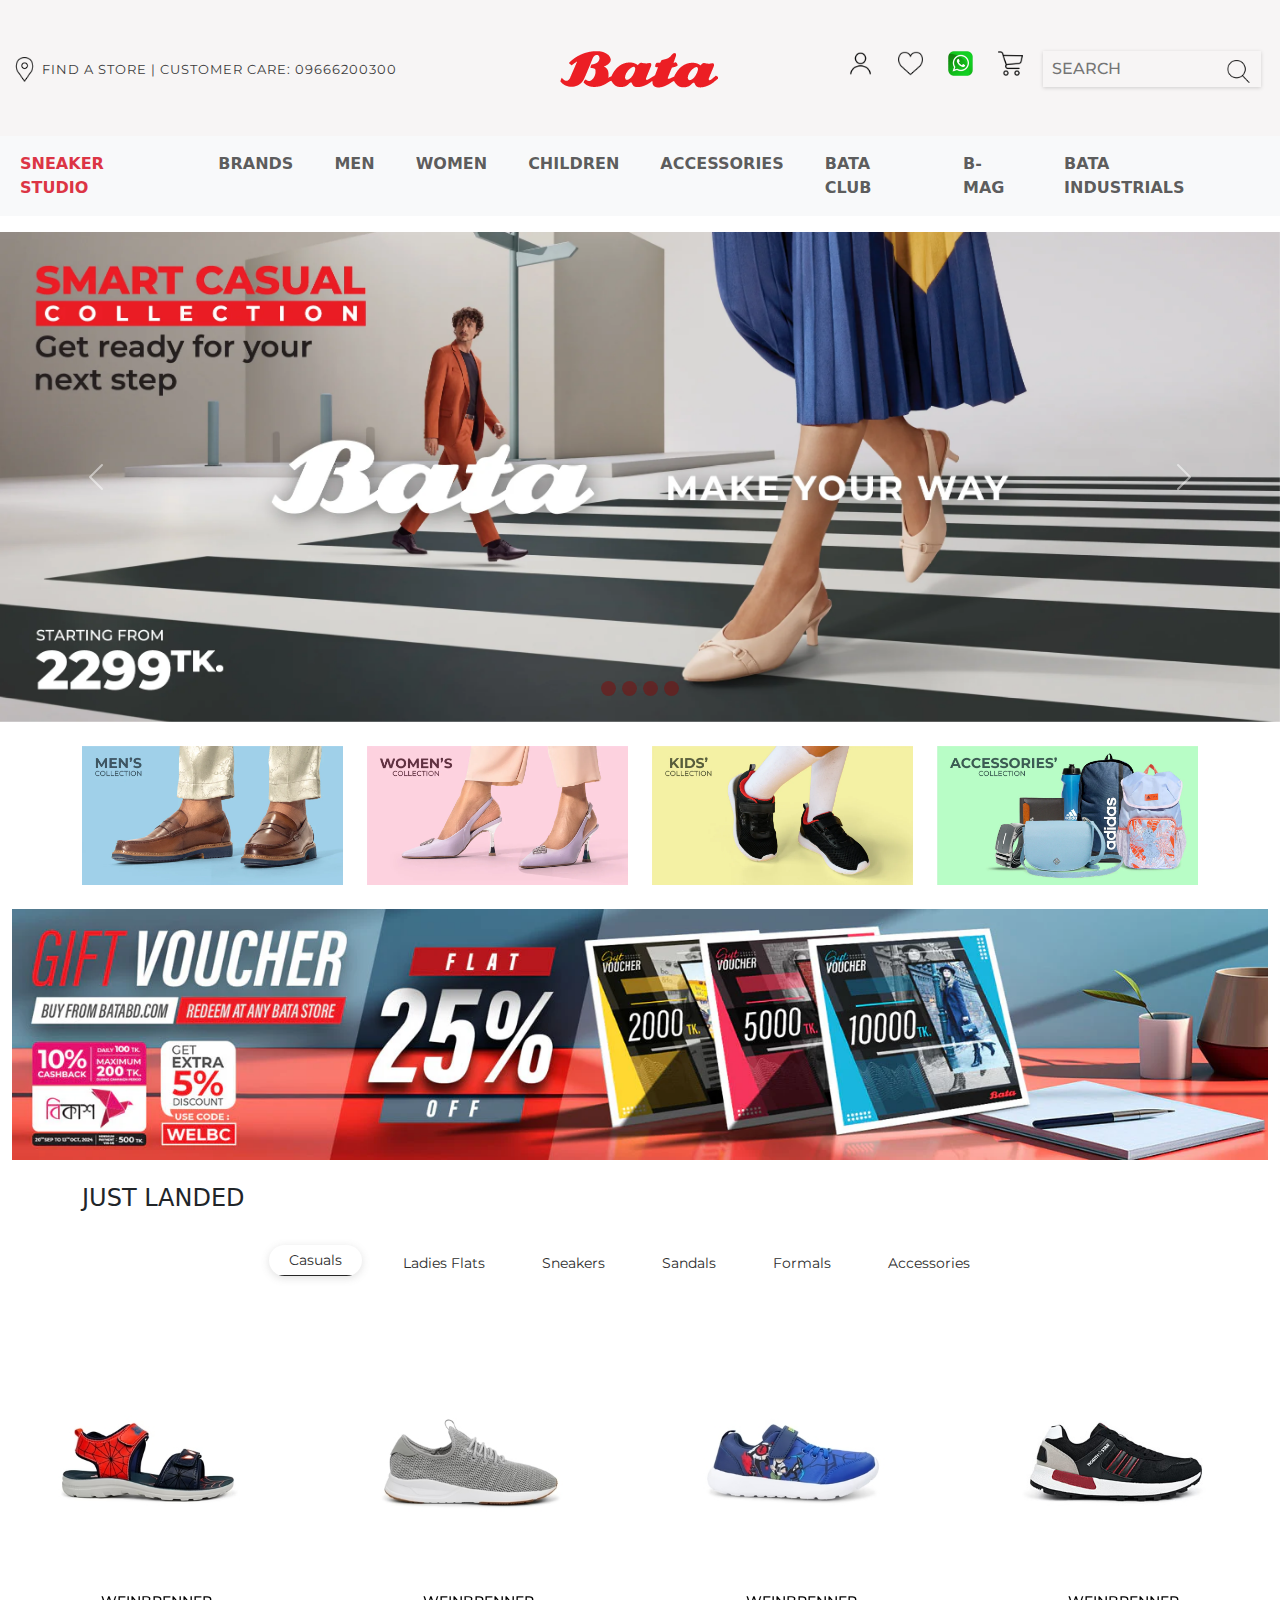
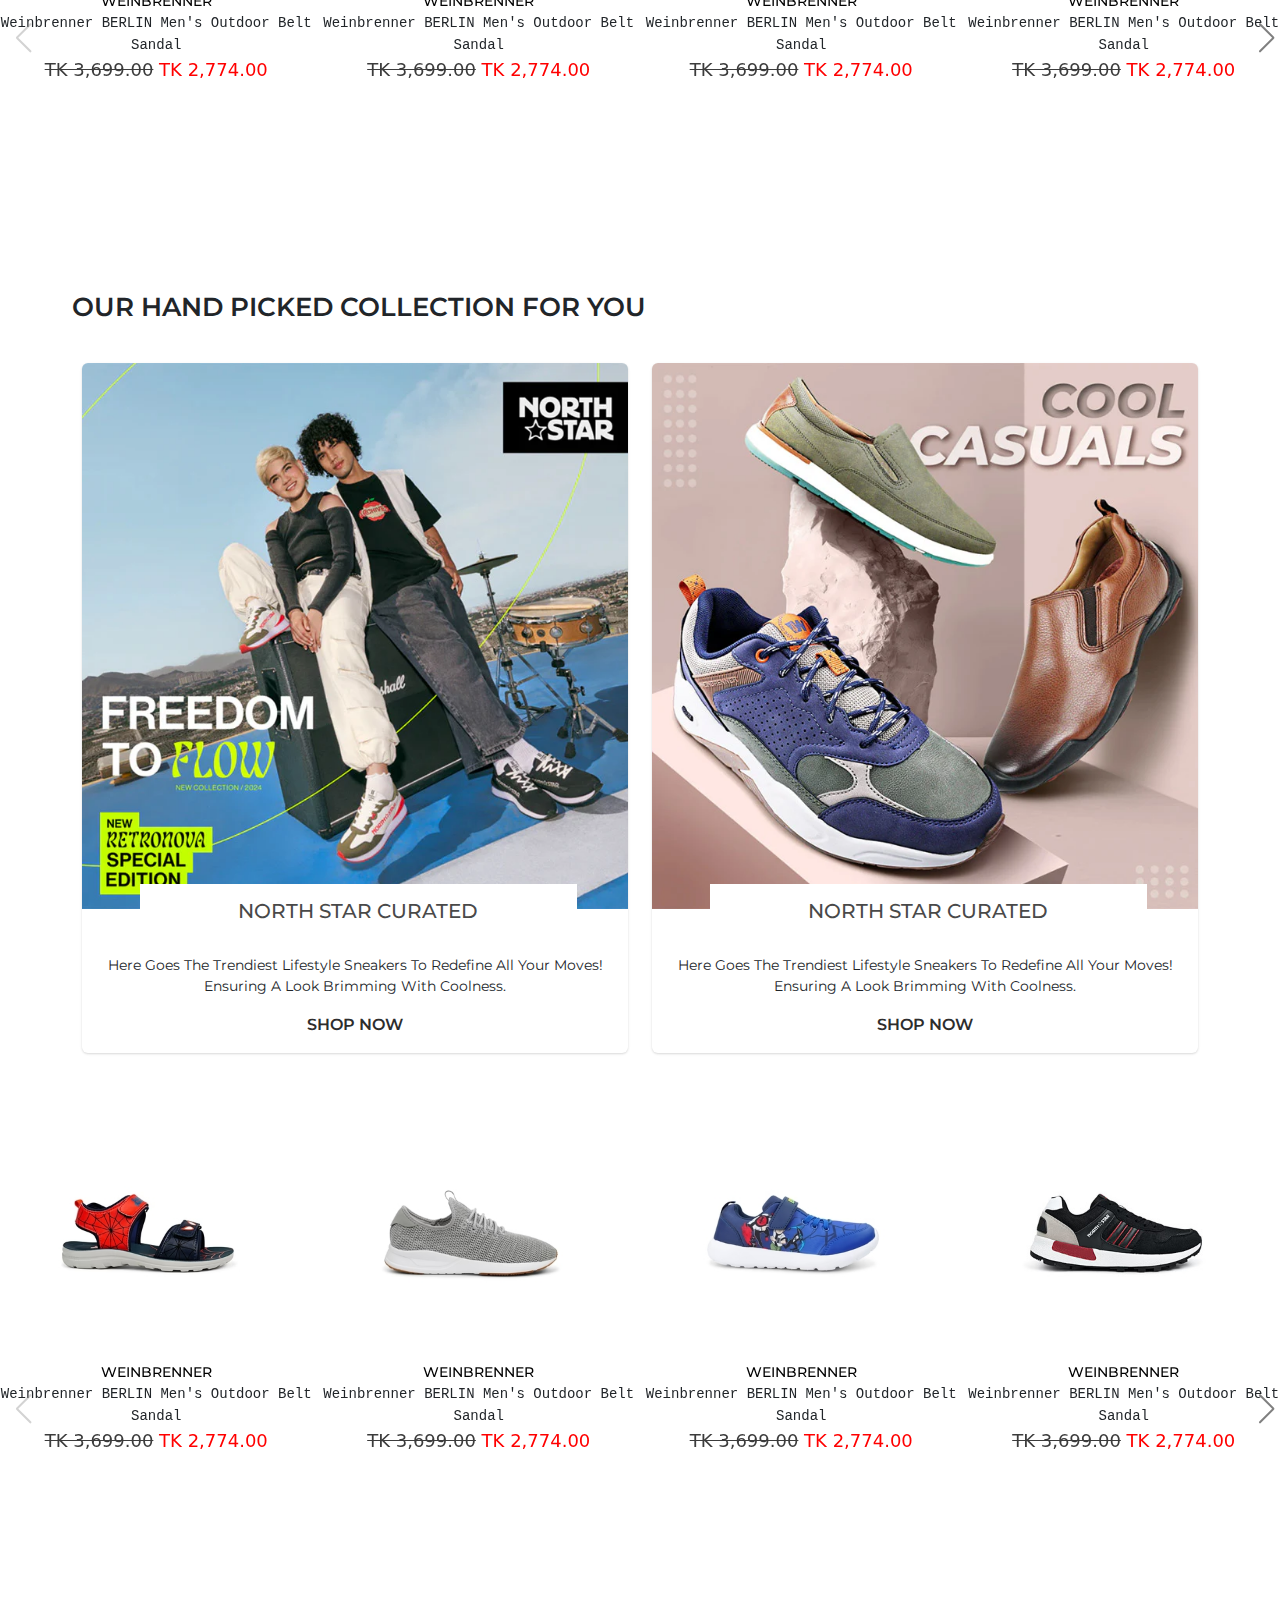
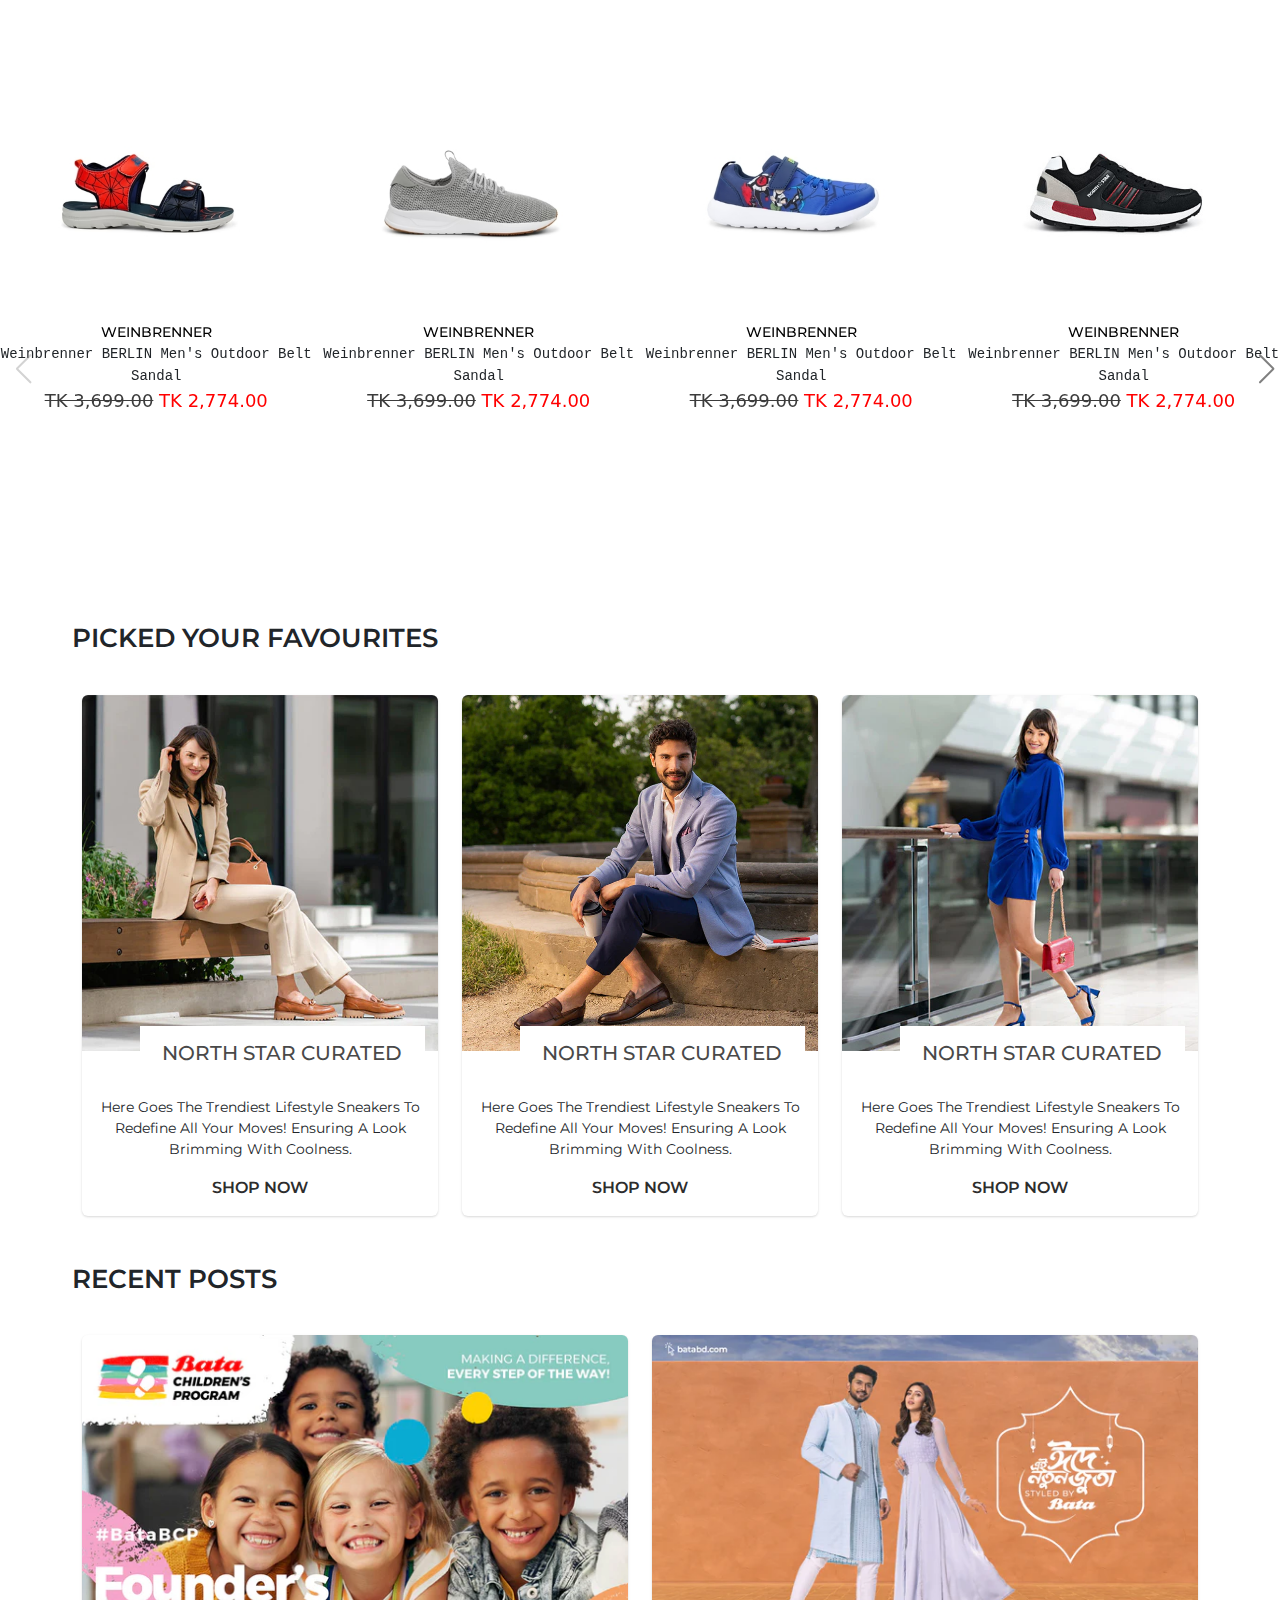
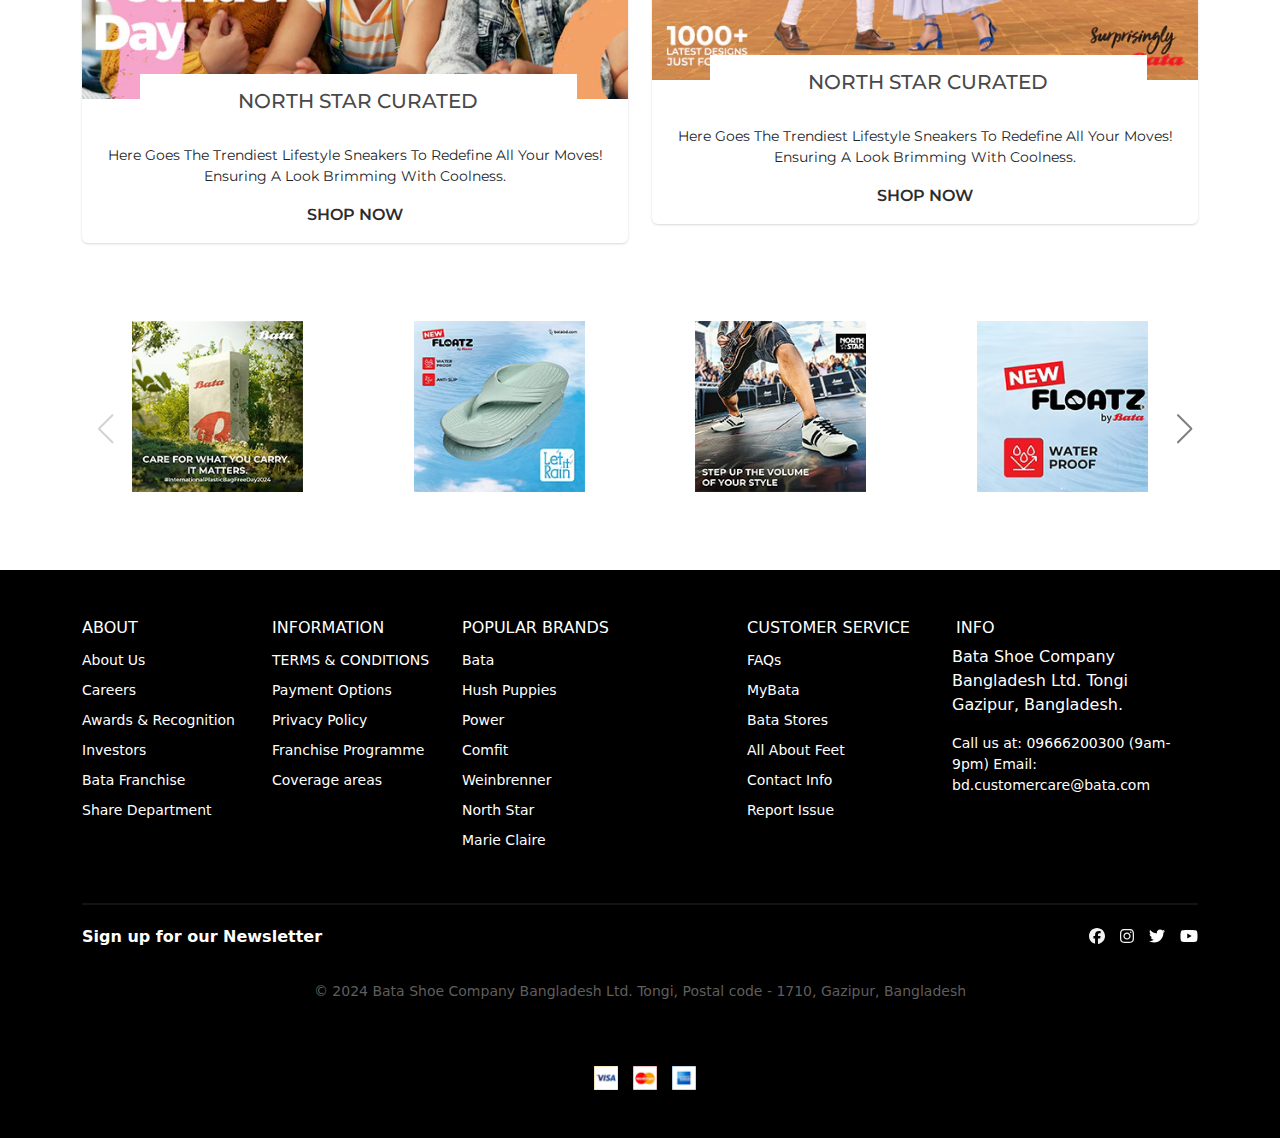
==== index.html @ de10f13e "Your commit message" ====
<!DOCTYPE html>
<html lang="en">

<head>
  <meta charset="UTF-8" />
  <meta name="viewport" content="width=device-width, initial-scale=1.0" />
  <title>Bata_Clone</title>
  <link rel="preconnect" href="https://fonts.googleapis.com" />
  <link rel="preconnect" href="https://fonts.gstatic.com" crossorigin />
  <link href="https://fonts.googleapis.com/css2?family=Montserrat:ital,wght@0,100..900;1,100..900&display=swap"
    rel="stylesheet" />
  <link rel="stylesheet" href="css/bootstrap.min.css" />
  <link rel="stylesheet" href="css/all.min.css" />
  <link rel="stylesheet" href="https://cdn.jsdelivr.net/npm/swiper@11/swiper-bundle.min.css" />
  <link rel="stylesheet" href="css/style.css" />
</head>

<body>
  <!-----------------------------------Hader part Htnl start ------------------------------>

  <section class="main_head container-fluid" style="background-color: rgb(247, 245, 245)">
    <div class="heder_container">
      <div class="head_content">
        <div class="row main_head-content">
          <div class="col-4 py-4 d-flex align-items-center d">
            <div class="start_content d-flex justify-content-center align-content-center">
              <div class="logo">
                <a href="#">
                  <img src="img/Bata_imge/placeholder.png" alt="location logo" width="25px" />
                </a>
              </div>
              <div class="content_s" style="color: #3c3c3c">
                <span>Find A Store | Customer care: 09666200300</span>
              </div>
            </div>
          </div>
          <div class="col-4 py-4">
            <div class="midel_content d-flex justify-content-center align-items-center">
              <img src="img/Bata_imge/logo.png" alt="" />
            </div>
          </div>
          <div class="col-4 d-flex justify-content-center align-items-center">
            <div class="end_content d-flex justify-content-center align-content-center">
              <li>
                <a href="#"><img src="img/Bata_imge/people.png" alt="" width="25px" /></a>
              </li>
              <li>
                <a href="#"><img src="img/Bata_imge/like.png" alt="" width="25px" /></a>
              </li>
              <li>
                <a href="#"><img src="img/Bata_imge/whatsapp-icon.png" alt="" width="25px" /></a>
              </li>

              <div class="dropdown dpdw">
                <a href="#"><img src="img/Bata_imge/shopping-cart.png" alt="" width="25px" /></a>
                <ul class="dropdown-menu drpdwn">
                  <li>
                    <a class="dropdown-item my_item" href="#">Your cart is currently empty.</a>
                  </li>
                  <li>
                    <a class="dropdown-item" href="#"><button type="button" class="btn-outline-dark">
                        continue shopping
                      </button></a>
                  </li>
                </ul>
              </div>
              <li>
                <div class="search d-flex justify-content-center align-content-center">
                  <div class="search_box">
                    <input type="search" placeholder="Search" aria-label="Search" />
                  </div>
                  <div class="search_icon d-flex justify-content-center align-items-center">
                    <a href="#">
                      <img src="img/Bata_imge/search.png" alt="" width="23px" />
                    </a>
                  </div>
                </div>
              </li>
            </div>
          </div>
        </div>
      </div>
    </div>
  </section>

  <!-----------------------------------Hader part Htnl End ------------------------------>
  <!------------------------------------- Nevbar Html Part Start ---------------------------->

  <section class="naber_main">
    <nav class="navbar navbar-expand-lg bg-body-tertiary">
      <div class="container-fluid">
        <button class="navbar-toggler" type="button" data-bs-toggle="collapse" data-bs-target="#navbarNav"
          aria-controls="navbarNav" aria-expanded="false" aria-label="Toggle navigation">
          <span class="navbar-toggler-icon"></span>
        </button>
        <div class="collapse navbar-collapse justify-content-center" id="navbarNav">
          <ul class="navbar-nav fw-bold">
            <li class="nav-item">
              <a class="nav-link text-uppercase text-danger" aria-current="page" href="#">Sneaker Studio
              </a>
            </li>
            <li class="nav-item dropdown text-uppercase">
              <a class="nav-link dropdown-toggle" href="#" role="button" data-bs-toggle="dropdown"
                aria-expanded="false">
                Brands
              </a>
              <ul class="dropdown-menu">
                <li><a class="dropdown-item" href="#">Power</a></li>
                <li>
                  <hr class="dropdown-divider" />
                </li>
                <li><a class="dropdown-item" href="#">Another action</a></li>
                <li>
                  <hr class="dropdown-divider" />
                </li>
                <li>
                  <a class="dropdown-item" href="#">Something else here</a>
                </li>
              </ul>
            </li>
            <li class="nav-item">
              <a class="nav-link" href="#">MEN </a>
            </li>
            <li class="nav-item">
              <a class="nav-link" href="#">WOMEN </a>
            </li>
            <li class="nav-item">
              <a class="nav-link" href="#">CHILDREN </a>
            </li>
            <li class="nav-item">
              <a class="nav-link" href="#">ACCESSORIES </a>
            </li>
            <li class="nav-item">
              <a class="nav-link" href="#">BATA CLUB </a>
            </li>
            <li class="nav-item">
              <a class="nav-link" href="#">B-MAG </a>
            </li>
            <li class="nav-item">
              <a class="nav-link text-uppercase" href="#">Bata Industrials</a>
            </li>
          </ul>
        </div>
      </div>
    </nav>
  </section>

  <!------------------------------------- Nevbar Html Part End ---------------------------->

  <!------------------------------------- Banner Caresol Html Part Start ---------------------------->
  <section class="banner pt-3">
    <div id="carouselExampleIndicators" class="carousel slide" data-bs-ride="carousel" data-bs-interval="2000">
      <div class="carousel-indicators">
        <button type="button" data-bs-target="#carouselExampleIndicators" data-bs-slide-to="0" class="active"
          aria-current="true" aria-label="Slide 1"></button>
        <button type="button" data-bs-target="#carouselExampleIndicators" data-bs-slide-to="1"
          aria-label="Slide 2"></button>
        <button type="button" data-bs-target="#carouselExampleIndicators" data-bs-slide-to="2"
          aria-label="Slide 3"></button>
        <button type="button" data-bs-target="#carouselExampleIndicators" data-bs-slide-to="3"
          aria-label="Slide 4"></button>
      </div>
      <div class="carousel-inner">
        <div class="carousel-item active">
          <img src="img/Bata_imge/banner-1.webp" class="d-block w-100" alt="..." />
        </div>
        <div class="carousel-item">
          <img src="img/Bata_imge/banner-2.webp" class="d-block w-100" alt="..." />
        </div>
        <div class="carousel-item">
          <img src="img/Bata_imge/banner-3.webp" class="d-block w-100" alt="..." />
        </div>
        <div class="carousel-item">
          <img src="img/Bata_imge/banner_4.webp" class="d-block w-100" alt="..." />
        </div>
      </div>
      <button class="carousel-control-prev" type="button" data-bs-target="#carouselExampleIndicators"
        data-bs-slide="prev">
        <span class="carousel-control-prev-icon" aria-hidden="true"></span>
        <span class="visually-hidden">Previous</span>
      </button>
      <button class="carousel-control-next" type="button" data-bs-target="#carouselExampleIndicators"
        data-bs-slide="next">
        <span class="carousel-control-next-icon" aria-hidden="true"></span>
        <span class="visually-hidden">Next</span>
      </button>
    </div>
  </section>
  <!------------------------------------- Banner Caresol Html Part End ---------------------------->

  <!-------------------------------------  Catagori Html Part Start ---------------------------->
  <section class="catagory">
    <div class="container mt-4 mb-4">
      <div class="row">
        <div class="col-3">
          <div class="catagoru_content">
            <div class="over_lay"></div>
            <img src="img/Bata_imge/men_1_crop.webp" alt="" />
          </div>
        </div>
        <div class="col-3">
          <div class="catagoru_content">
            <div class="over_lay"></div>
            <img src="img/Bata_imge/women_1_crop.webp" alt="" />
          </div>
        </div>
        <div class="col-3">
          <div class="catagoru_content">
            <div class="over_lay"></div>
            <img src="img/Bata_imge/kids_1.webp" alt="" />
          </div>
        </div>
        <div class="col-3">
          <div class="catagoru_content">
            <div class="over_lay"></div>
            <img src="img/Bata_imge/accessories_1.webp" alt="" />
          </div>
        </div>
      </div>
    </div>
  </section>
  <!------------------------------------- Catagori Caresol Html Part End ---------------------------->

  <!----------------------------------------- Midle Banner Html Start ------------------------------->

  <section>
    <div class="container-fluid">
      <div class="row">
        <div class="col-12">
          <img src="img/Bata_imge/banner-2-d.webp" alt="" width="100%" />
        </div>
      </div>
    </div>
  </section>

  <!----------------------------------------- Midle Banner Html end ------------------------------->
  <!----------------------------------------- Catagory titel Html start ------------------------------->

  <section>
    <div class="container">
      <div class="row mt-4 mb-4">
        <div class="col-12">
          <h4 class="">JUST LANDED</h4>
        </div>
      </div>
    </div>
  </section>
  <!----------------------------------------- Catagory titel Html end ------------------------------->

  <!----------------------------------------- Product list Html Start ------------------------------->
  <section>
    <ul class="nav nav-box justify-content-center mb-4">
      <li class="nav-item">
        <a class="nav-link active act" aria-current="page" href="#">Casuals</a>
      </li>
      <li class="nav-item">
        <a class="nav-link" href="#"> Ladies Flats </a>
      </li>
      <li class="nav-item">
        <a class="nav-link" href="#">Sneakers</a>
      </li>
      <li class="nav-item">
        <a class="nav-link" href="#">Sandals</a>
      </li>
      <li class="nav-item">
        <a class="nav-link" href="#">Formals</a>
      </li>
      <li class="nav-item">
        <a class="nav-link" href="#">Accessories</a>
      </li>
    </ul>
  </section>
  <!----------------------------------------- Product list Html end ------------------------------->

  <!-------------------------------------------- Lofer part html start ------------------------------->
  <section style="margin: 50px 0">
    <!-- Swiper -->
    <div class="swiper mySwiper">
      <div class="swiper-wrapper">
        <div class="swiper-slide">
          <div class="main_product">
            <div class="product_content">
              <div class="product_img">
                <img class="img1" src="img/Bata_imge/shoe_win_5.jpg" alt="" />
                <img class="img2" src="img/Bata_imge/shoe_hover_5.jpg" alt="" />
              </div>
              <div class="text_content" style="text-align: center">
                <samp class="size">
                  <a style="text-decoration: none; color: #3c3c3c" href="#">10</a></samp>
                <samp class="size">
                  <a style="text-decoration: none; color: #3c3c3c" href="#">9</a></samp>
                <samp class="size">
                  <a style="text-decoration: none; color: #3c3c3c" href="#">8</a></samp>
                <samp class="size">
                  <a style="text-decoration: none; color: #3c3c3c" href="#">7</a></samp>
                <samp class="size">
                  <a style="text-decoration: none; color: #3c3c3c" href="#">+1</a></samp>
                <samp style="
                      font-family: Montserrat, sans-serif;
                      color: #000;
                      font-size: 14px;
                      font-weight: 500;
                      text-transform: uppercase;
                      display: block;
                    ">
                  Weinbrenner
                </samp>
                <samp style="
                      text-transform: capitalize;
                      font-size: 14px;
                      line-height: 22px;
                      font-weight: 500;
                      display: block;
                    ">
                  Weinbrenner BERLIN Men's Outdoor Belt Sandal
                </samp>
                <span style="color: #3c3c3c">
                  <del>TK 3,699.00</del>
                </span>

                <span style="color: red">TK 2,774.00</span>
                <div class="btn_container">
                  <button class="product_button" type="button">
                    Shop now
                  </button>
                  <div class="cyical"></div>
                </div>
              </div>

              <img class="like" src="/img/Bata_imge/like.png" alt="" width="20px" />
            </div>
          </div>
        </div>
        <div class="swiper-slide">
          <div class="main_product">
            <div class="product_content">
              <div class="product_img">
                <img class="img1" src="/img/Bata_imge/shoe_win_3.jpg" alt="" />
                <img class="img2" src="/img/Bata_imge/shoe_hover_3.jpg" alt="" />
              </div>
              <div class="text_content" style="text-align: center">
                <samp class="size">
                  <a style="text-decoration: none; color: #3c3c3c" href="#">10</a></samp>
                <samp class="size">
                  <a style="text-decoration: none; color: #3c3c3c" href="#">9</a></samp>
                <samp class="size">
                  <a style="text-decoration: none; color: #3c3c3c" href="#">8</a></samp>
                <samp class="size">
                  <a style="text-decoration: none; color: #3c3c3c" href="#">7</a></samp>
                <samp class="size">
                  <a style="text-decoration: none; color: #3c3c3c" href="#">+1</a></samp>
                <samp style="
                      font-family: Montserrat, sans-serif;
                      color: #000;
                      font-size: 14px;
                      font-weight: 500;
                      text-transform: uppercase;
                      display: block;
                    ">
                  Weinbrenner
                </samp>
                <samp style="
                      text-transform: capitalize;
                      font-size: 14px;
                      line-height: 22px;
                      font-weight: 500;
                      display: block;
                    ">
                  Weinbrenner BERLIN Men's Outdoor Belt Sandal
                </samp>
                <span style="color: #3c3c3c">
                  <del>TK 3,699.00</del>
                </span>

                <span style="color: red">TK 2,774.00</span>
                <div class="btn_container">
                  <button class="product_button" type="button">
                    Shop now
                  </button>
                  <div class="cyical"></div>
                </div>
              </div>

              <img class="like" src="/img/Bata_imge/like.png" alt="" width="20px" />
            </div>
          </div>
        </div>
        <div class="swiper-slide">
          <div class="main_product">
            <div class="product_content">
              <div class="product_img">
                <img class="img1" src="/img/Bata_imge/shoe_win_1.jpg" alt="" />
                <img class="img2" src="/img/Bata_imge/shoe_hover_1.jpg" alt="" />
              </div>
              <div class="text_content" style="text-align: center">
                <samp class="size">
                  <a style="text-decoration: none; color: #3c3c3c" href="#">10</a></samp>
                <samp class="size">
                  <a style="text-decoration: none; color: #3c3c3c" href="#">9</a></samp>
                <samp class="size">
                  <a style="text-decoration: none; color: #3c3c3c" href="#">8</a></samp>
                <samp class="size">
                  <a style="text-decoration: none; color: #3c3c3c" href="#">7</a></samp>
                <samp class="size">
                  <a style="text-decoration: none; color: #3c3c3c" href="#">+1</a></samp>
                <samp style="
                      font-family: Montserrat, sans-serif;
                      color: #000;
                      font-size: 14px;
                      font-weight: 500;
                      text-transform: uppercase;
                      display: block;
                    ">
                  Weinbrenner
                </samp>
                <samp style="
                      text-transform: capitalize;
                      font-size: 14px;
                      line-height: 22px;
                      font-weight: 500;
                      display: block;
                    ">
                  Weinbrenner BERLIN Men's Outdoor Belt Sandal
                </samp>
                <span style="color: #3c3c3c">
                  <del>TK 3,699.00</del>
                </span>

                <span style="color: red">TK 2,774.00</span>
                <div class="btn_container">
                  <button class="product_button" type="button">
                    Shop now
                  </button>
                  <div class="cyical"></div>
                </div>
              </div>

              <img class="like" src="/img/Bata_imge/like.png" alt="" width="20px" />
            </div>
          </div>
        </div>
        <div class="swiper-slide">
          <div class="main_product">
            <div class="product_content">
              <div class="product_img">
                <img class="img1" src="/img/Bata_imge/lofer_win_8.jpg" alt="" />
                <img class="img2" src="/img/Bata_imge/lofer_hover_8.jpg" alt="" />
              </div>
              <div class="text_content" style="text-align: center">
                <samp class="size">
                  <a style="text-decoration: none; color: #3c3c3c" href="#">10</a></samp>
                <samp class="size">
                  <a style="text-decoration: none; color: #3c3c3c" href="#">9</a></samp>
                <samp class="size">
                  <a style="text-decoration: none; color: #3c3c3c" href="#">8</a></samp>
                <samp class="size">
                  <a style="text-decoration: none; color: #3c3c3c" href="#">7</a></samp>
                <samp class="size">
                  <a style="text-decoration: none; color: #3c3c3c" href="#">+1</a></samp>
                <samp style="
                      font-family: Montserrat, sans-serif;
                      color: #000;
                      font-size: 14px;
                      font-weight: 500;
                      text-transform: uppercase;
                      display: block;
                    ">
                  Weinbrenner
                </samp>
                <samp style="
                      text-transform: capitalize;
                      font-size: 14px;
                      line-height: 22px;
                      font-weight: 500;
                      display: block;
                    ">
                  Weinbrenner BERLIN Men's Outdoor Belt Sandal
                </samp>
                <span style="color: #3c3c3c">
                  <del>TK 3,699.00</del>
                </span>

                <span style="color: red">TK 2,774.00</span>
                <div class="btn_container">
                  <button class="product_button" type="button">
                    Shop now
                  </button>
                  <div class="cyical"></div>
                </div>
              </div>

              <img class="like" src="/img/Bata_imge/like.png" alt="" width="20px" />
            </div>
          </div>
        </div>
        <div class="swiper-slide">
          <div class="main_product">
            <div class="product_content">
              <div class="product_img">
                <img class="img1" src="/img/Bata_imge/lofer_win_7.jpg" alt="" />
                <img class="img2" src="/img/Bata_imge/lofer_hover_7.jpg" alt="" />
              </div>
              <div class="text_content" style="text-align: center">
                <samp class="size">
                  <a style="text-decoration: none; color: #3c3c3c" href="#">10</a></samp>
                <samp class="size">
                  <a style="text-decoration: none; color: #3c3c3c" href="#">9</a></samp>
                <samp class="size">
                  <a style="text-decoration: none; color: #3c3c3c" href="#">8</a></samp>
                <samp class="size">
                  <a style="text-decoration: none; color: #3c3c3c" href="#">7</a></samp>
                <samp class="size">
                  <a style="text-decoration: none; color: #3c3c3c" href="#">+1</a></samp>
                <samp style="
                      font-family: Montserrat, sans-serif;
                      color: #000;
                      font-size: 14px;
                      font-weight: 500;
                      text-transform: uppercase;
                      display: block;
                    ">
                  Weinbrenner
                </samp>
                <samp style="
                      text-transform: capitalize;
                      font-size: 14px;
                      line-height: 22px;
                      font-weight: 500;
                      display: block;
                    ">
                  Weinbrenner BERLIN Men's Outdoor Belt Sandal
                </samp>
                <span style="color: #3c3c3c">
                  <del>TK 3,699.00</del>
                </span>

                <span style="color: red">TK 2,774.00</span>
                <div class="btn_container">
                  <button class="product_button" type="button">
                    Shop now
                  </button>
                  <div class="cyical"></div>
                </div>
              </div>

              <img class="like" src="/img/Bata_imge/like.png" alt="" width="20px" />
            </div>
          </div>
        </div>
        <div class="swiper-slide">
          <div class="main_product">
            <div class="product_content">
              <div class="product_img">
                <img class="img1" src="/img/Bata_imge/lofer_win_3.jpg" alt="" />
                <img class="img2" src="/img/Bata_imge/lofer_hover_3.jpg" alt="" />
              </div>
              <div class="text_content" style="text-align: center">
                <samp class="size">
                  <a style="text-decoration: none; color: #3c3c3c" href="#">10</a></samp>
                <samp class="size">
                  <a style="text-decoration: none; color: #3c3c3c" href="#">9</a></samp>
                <samp class="size">
                  <a style="text-decoration: none; color: #3c3c3c" href="#">8</a></samp>
                <samp class="size">
                  <a style="text-decoration: none; color: #3c3c3c" href="#">7</a></samp>
                <samp class="size">
                  <a style="text-decoration: none; color: #3c3c3c" href="#">+1</a></samp>
                <samp style="
                      font-family: Montserrat, sans-serif;
                      color: #000;
                      font-size: 14px;
                      font-weight: 500;
                      text-transform: uppercase;
                      display: block;
                    ">
                  Weinbrenner
                </samp>
                <samp style="
                      text-transform: capitalize;
                      font-size: 14px;
                      line-height: 22px;
                      font-weight: 500;
                      display: block;
                    ">
                  Weinbrenner BERLIN Men's Outdoor Belt Sandal
                </samp>
                <span style="color: #3c3c3c">
                  <del>TK 3,699.00</del>
                </span>

                <span style="color: red">TK 2,774.00</span>
                <div class="btn_container">
                  <button class="product_button" type="button">
                    Shop now
                  </button>
                  <div class="cyical"></div>
                </div>
              </div>

              <!-- <img
                  class="like"
                  src="/img/Bata_imge/like.png"
                  alt=""
                  width="20px"
                /> -->
            </div>
          </div>
        </div>
        <div class="swiper-slide">
          <div class="main_product">
            <div class="product_content">
              <div class="product_img">
                <img class="img1" src="/img/Bata_imge/lofer_win_6.jpg" alt="" />
                <img class="img2" src="/img/Bata_imge/lofer_hover_6.jpg" alt="" />
              </div>
              <div class="text_content" style="text-align: center">
                <samp class="size">
                  <a style="text-decoration: none; color: #3c3c3c" href="#">10</a></samp>
                <samp class="size">
                  <a style="text-decoration: none; color: #3c3c3c" href="#">9</a></samp>
                <samp class="size">
                  <a style="text-decoration: none; color: #3c3c3c" href="#">8</a></samp>
                <samp class="size">
                  <a style="text-decoration: none; color: #3c3c3c" href="#">7</a></samp>
                <samp class="size">
                  <a style="text-decoration: none; color: #3c3c3c" href="#">+1</a></samp>
                <samp style="
                      font-family: Montserrat, sans-serif;
                      color: #000;
                      font-size: 14px;
                      font-weight: 500;
                      text-transform: uppercase;
                      display: block;
                    ">
                  Weinbrenner
                </samp>
                <samp style="
                      text-transform: capitalize;
                      font-size: 14px;
                      line-height: 22px;
                      font-weight: 500;
                      display: block;
                    ">
                  Weinbrenner BERLIN Men's Outdoor Belt Sandal
                </samp>
                <span style="color: #3c3c3c">
                  <del>TK 3,699.00</del>
                </span>

                <span style="color: red">TK 2,774.00</span>
                <div class="btn_container">
                  <button class="product_button" type="button">
                    Shop now
                  </button>
                  <div class="cyical"></div>
                </div>
              </div>

              <!-- <img
                  class="like"
                  src="/img/Bata_imge/like.png"
                  alt=""
                  width="20px"
                /> -->
            </div>
          </div>
        </div>
        <div class="swiper-slide">
          <div class="main_product">
            <div class="product_content">
              <div class="product_img">
                <img class="img1" src="/img/Bata_imge/lofer_win_8.jpg" alt="" />
                <img class="img2" src="/img/Bata_imge/lofer_hover_8.jpg" alt="" />
              </div>
              <div class="text_content" style="text-align: center">
                <samp class="size">
                  <a style="text-decoration: none; color: #3c3c3c" href="#">10</a></samp>
                <samp class="size">
                  <a style="text-decoration: none; color: #3c3c3c" href="#">9</a></samp>
                <samp class="size">
                  <a style="text-decoration: none; color: #3c3c3c" href="#">8</a></samp>
                <samp class="size">
                  <a style="text-decoration: none; color: #3c3c3c" href="#">7</a></samp>
                <samp class="size">
                  <a style="text-decoration: none; color: #3c3c3c" href="#">+1</a></samp>
                <samp style="
                      font-family: Montserrat, sans-serif;
                      color: #000;
                      font-size: 14px;
                      font-weight: 500;
                      text-transform: uppercase;
                      display: block;
                    ">
                  Weinbrenner
                </samp>
                <samp style="
                      text-transform: capitalize;
                      font-size: 14px;
                      line-height: 22px;
                      font-weight: 500;
                      display: block;
                    ">
                  Weinbrenner BERLIN Men's Outdoor Belt Sandal
                </samp>
                <span style="color: #3c3c3c">
                  <del>TK 3,699.00</del>
                </span>

                <span style="color: red">TK 2,774.00</span>
                <div class="btn_container">
                  <button class="product_button" type="button">
                    Shop now
                  </button>
                  <div class="cyical"></div>
                </div>
              </div>

              <!-- <img
                  class="like"
                  src="/img/Bata_imge/like.png"
                  alt=""
                  width="20px"
                /> -->
            </div>
          </div>
        </div>
        <div class="swiper-slide">
          <div class="main_product">
            <div class="product_content">
              <div class="product_img">
                <img class="img1" src="/img/Bata_imge/lofer_win_1.jpg" alt="" />
                <img class="img2" src="/img/Bata_imge/lofer_hover_1.jpg" alt="" />
              </div>
              <div class="text_content" style="text-align: center">
                <samp class="size">
                  <a style="text-decoration: none; color: #3c3c3c" href="#">10</a></samp>
                <samp class="size">
                  <a style="text-decoration: none; color: #3c3c3c" href="#">9</a></samp>
                <samp class="size">
                  <a style="text-decoration: none; color: #3c3c3c" href="#">8</a></samp>
                <samp class="size">
                  <a style="text-decoration: none; color: #3c3c3c" href="#">7</a></samp>
                <samp class="size">
                  <a style="text-decoration: none; color: #3c3c3c" href="#">+1</a></samp>
                <samp style="
                      font-family: Montserrat, sans-serif;
                      color: #000;
                      font-size: 14px;
                      font-weight: 500;
                      text-transform: uppercase;
                      display: block;
                    ">
                  Weinbrenner
                </samp>
                <samp style="
                      text-transform: capitalize;
                      font-size: 14px;
                      line-height: 22px;
                      font-weight: 500;
                      display: block;
                    ">
                  Weinbrenner BERLIN Men's Outdoor Belt Sandal
                </samp>
                <span style="color: #3c3c3c">
                  <del>TK 3,699.00</del>
                </span>

                <span style="color: red">TK 2,774.00</span>
                <div class="btn_container">
                  <button class="product_button" type="button">
                    Shop now
                  </button>
                  <div class="cyical"></div>
                </div>
              </div>

              <!-- <img
                  class="like"
                  src="/img/Bata_imge/like.png"
                  alt=""
                  width="20px"
                /> -->
            </div>
          </div>
        </div>
        <div class="swiper-slide">
          <div class="main_product">
            <div class="product_content">
              <div class="product_img">
                <img class="img1" src="/img/Bata_imge/lofer_win_3.jpg" alt="" />
                <img class="img2" src="/img/Bata_imge/lofer_hover_3.jpg" alt="" />
              </div>
              <div class="text_content" style="text-align: center">
                <samp class="size">
                  <a style="text-decoration: none; color: #3c3c3c" href="#">10</a></samp>
                <samp class="size">
                  <a style="text-decoration: none; color: #3c3c3c" href="#">9</a></samp>
                <samp class="size">
                  <a style="text-decoration: none; color: #3c3c3c" href="#">8</a></samp>
                <samp class="size">
                  <a style="text-decoration: none; color: #3c3c3c" href="#">7</a></samp>
                <samp class="size">
                  <a style="text-decoration: none; color: #3c3c3c" href="#">+1</a></samp>
                <samp style="
                      font-family: Montserrat, sans-serif;
                      color: #000;
                      font-size: 14px;
                      font-weight: 500;
                      text-transform: uppercase;
                      display: block;
                    ">
                  Weinbrenner
                </samp>
                <samp style="
                      text-transform: capitalize;
                      font-size: 14px;
                      line-height: 22px;
                      font-weight: 500;
                      display: block;
                    ">
                  Weinbrenner BERLIN Men's Outdoor Belt Sandal
                </samp>
                <span style="color: #3c3c3c">
                  <del>TK 3,699.00</del>
                </span>

                <span style="color: red">TK 2,774.00</span>
                <div class="btn_container">
                  <button class="product_button" type="button">
                    Shop now
                  </button>
                  <div class="cyical"></div>
                </div>
              </div>

              <!-- <img
                  class="like"
                  src="/img/Bata_imge/like.png"
                  alt=""
                  width="20px"
                /> -->
            </div>
          </div>
        </div>
        <div class="swiper-slide">
          <div class="main_product">
            <div class="product_content">
              <div class="product_img">
                <img class="img1" src="/img/Bata_imge/lofer_win_5.jpg" alt="" />
                <img class="img2" src="/img/Bata_imge/lofer_hover_5.jpg" alt="" />
              </div>
              <div class="text_content" style="text-align: center">
                <samp class="size">
                  <a style="text-decoration: none; color: #3c3c3c" href="#">10</a></samp>
                <samp class="size">
                  <a style="text-decoration: none; color: #3c3c3c" href="#">9</a></samp>
                <samp class="size">
                  <a style="text-decoration: none; color: #3c3c3c" href="#">8</a></samp>
                <samp class="size">
                  <a style="text-decoration: none; color: #3c3c3c" href="#">7</a></samp>
                <samp class="size">
                  <a style="text-decoration: none; color: #3c3c3c" href="#">+1</a></samp>
                <samp style="
                      font-family: Montserrat, sans-serif;
                      color: #000;
                      font-size: 14px;
                      font-weight: 500;
                      text-transform: uppercase;
                      display: block;
                    ">
                  Weinbrenner
                </samp>
                <samp style="
                      text-transform: capitalize;
                      font-size: 14px;
                      line-height: 22px;
                      font-weight: 500;
                      display: block;
                    ">
                  Weinbrenner BERLIN Men's Outdoor Belt Sandal
                </samp>
                <span style="color: #3c3c3c">
                  <del>TK 3,699.00</del>
                </span>

                <span style="color: red">TK 2,774.00</span>
                <div class="btn_container">
                  <button class="product_button" type="button">
                    Shop now
                  </button>
                  <div class="cyical"></div>
                </div>
              </div>

              <!-- <img
                  class="like"
                  src="/img/Bata_imge/like.png"
                  alt=""
                  width="20px"
                /> -->
            </div>
          </div>
        </div>
      </div>
      <div class="swiper-button-next"></div>
      <div class="swiper-button-prev"></div>
    </div>
  </section>
  <!-------------------------------------------- Lofer part html end ------------------------------->

  <!-------------------------------------------- Collection part html Start ------------------------------->
  <section>
    <div class="container">
      <div class="product_title">
        <h6>
          <span>OUR HAND PICKED COLLECTION FOR YOU</span>
        </h6>
      </div>
    </div>
    <div class="container mb-5">
      <div class="product_collection">
        <div class="row">
          <div class="col-6">
            <div class="card" style="width: 100%">
              <img src="/img/Bata_imge/Banner_crop_center_left.webp" alt="..." />
              <div class="overlay"></div>
              <div class="card-body">
                <div class="collectino_titel">
                  <h3 class="collection_head">
                    <span>NORTH STAR Curated</span>
                  </h3>
                </div>
                <div class="collectino_content">
                  <p class="">
                    Here goes the trendiest lifestyle sneakers to redefine all
                    your moves! Ensuring a look brimming with coolness.
                  </p>
                  <a href="#" class="shopNow">shop now</a>
                </div>
              </div>
            </div>
          </div>
          <div class="col-6">
            <div class="card" style="width: 100%">
              <img src="/img/Bata_imge/Banner_crop_center_right.webp" alt="..." />
              <div class="overlay"></div>
              <div class="card-body">
                <div class="collectino_titel">
                  <h3 class="collection_head">
                    <span>NORTH STAR Curated</span>
                  </h3>
                </div>
                <div class="collectino_content">
                  <p class="">
                    Here goes the trendiest lifestyle sneakers to redefine all
                    your moves! Ensuring a look brimming with coolness.
                  </p>
                  <a href="#" class="shopNow">shop now</a>
                </div>
              </div>
            </div>
          </div>
        </div>
      </div>
    </div>
  </section>
  <!-------------------------------------------- Collection part html end ------------------------------->

  <!------------------------------------------- Product_best html  part start ------------------------------>
  <section style="margin: 50px 0">
    <!-- Swiper -->
    <div class="swiper mySwiper">
      <div class="swiper-wrapper">
        <div class="swiper-slide">
          <div class="main_product">
            <div class="product_content">
              <div class="product_img">
                <img class="img1" src="/img/Bata_imge/shoe_win_5.jpg" alt="" />
                <img class="img2" src="/img/Bata_imge/shoe_hover_5.jpg" alt="" />
              </div>
              <div class="text_content" style="text-align: center">
                <samp class="size">
                  <a style="text-decoration: none; color: #3c3c3c" href="#">10</a></samp>
                <samp class="size">
                  <a style="text-decoration: none; color: #3c3c3c" href="#">9</a></samp>
                <samp class="size">
                  <a style="text-decoration: none; color: #3c3c3c" href="#">8</a></samp>
                <samp class="size">
                  <a style="text-decoration: none; color: #3c3c3c" href="#">7</a></samp>
                <samp class="size">
                  <a style="text-decoration: none; color: #3c3c3c" href="#">+1</a></samp>
                <samp style="
                      font-family: Montserrat, sans-serif;
                      color: #000;
                      font-size: 14px;
                      font-weight: 500;
                      text-transform: uppercase;
                      display: block;
                    ">
                  Weinbrenner
                </samp>
                <samp style="
                      text-transform: capitalize;
                      font-size: 14px;
                      line-height: 22px;
                      font-weight: 500;
                      display: block;
                    ">
                  Weinbrenner BERLIN Men's Outdoor Belt Sandal
                </samp>
                <span style="color: #3c3c3c">
                  <del>TK 3,699.00</del>
                </span>

                <span style="color: red">TK 2,774.00</span>
                <div class="btn_container">
                  <button class="product_button" type="button">
                    Shop now
                  </button>
                  <div class="cyical"></div>
                </div>
              </div>

              <img class="like" src="/img/Bata_imge/like.png" alt="" width="20px" />
            </div>
          </div>
        </div>
        <div class="swiper-slide">
          <div class="main_product">
            <div class="product_content">
              <div class="product_img">
                <img class="img1" src="/img/Bata_imge/shoe_win_3.jpg" alt="" />
                <img class="img2" src="/img/Bata_imge/shoe_hover_3.jpg" alt="" />
              </div>
              <div class="text_content" style="text-align: center">
                <samp class="size">
                  <a style="text-decoration: none; color: #3c3c3c" href="#">10</a></samp>
                <samp class="size">
                  <a style="text-decoration: none; color: #3c3c3c" href="#">9</a></samp>
                <samp class="size">
                  <a style="text-decoration: none; color: #3c3c3c" href="#">8</a></samp>
                <samp class="size">
                  <a style="text-decoration: none; color: #3c3c3c" href="#">7</a></samp>
                <samp class="size">
                  <a style="text-decoration: none; color: #3c3c3c" href="#">+1</a></samp>
                <samp style="
                      font-family: Montserrat, sans-serif;
                      color: #000;
                      font-size: 14px;
                      font-weight: 500;
                      text-transform: uppercase;
                      display: block;
                    ">
                  Weinbrenner
                </samp>
                <samp style="
                      text-transform: capitalize;
                      font-size: 14px;
                      line-height: 22px;
                      font-weight: 500;
                      display: block;
                    ">
                  Weinbrenner BERLIN Men's Outdoor Belt Sandal
                </samp>
                <span style="color: #3c3c3c">
                  <del>TK 3,699.00</del>
                </span>

                <span style="color: red">TK 2,774.00</span>
                <div class="btn_container">
                  <button class="product_button" type="button">
                    Shop now
                  </button>
                  <div class="cyical"></div>
                </div>
              </div>

              <img class="like" src="/img/Bata_imge/like.png" alt="" width="20px" />
            </div>
          </div>
        </div>
        <div class="swiper-slide">
          <div class="main_product">
            <div class="product_content">
              <div class="product_img">
                <img class="img1" src="/img/Bata_imge/shoe_win_1.jpg" alt="" />
                <img class="img2" src="/img/Bata_imge/shoe_hover_1.jpg" alt="" />
              </div>
              <div class="text_content" style="text-align: center">
                <samp class="size">
                  <a style="text-decoration: none; color: #3c3c3c" href="#">10</a></samp>
                <samp class="size">
                  <a style="text-decoration: none; color: #3c3c3c" href="#">9</a></samp>
                <samp class="size">
                  <a style="text-decoration: none; color: #3c3c3c" href="#">8</a></samp>
                <samp class="size">
                  <a style="text-decoration: none; color: #3c3c3c" href="#">7</a></samp>
                <samp class="size">
                  <a style="text-decoration: none; color: #3c3c3c" href="#">+1</a></samp>
                <samp style="
                      font-family: Montserrat, sans-serif;
                      color: #000;
                      font-size: 14px;
                      font-weight: 500;
                      text-transform: uppercase;
                      display: block;
                    ">
                  Weinbrenner
                </samp>
                <samp style="
                      text-transform: capitalize;
                      font-size: 14px;
                      line-height: 22px;
                      font-weight: 500;
                      display: block;
                    ">
                  Weinbrenner BERLIN Men's Outdoor Belt Sandal
                </samp>
                <span style="color: #3c3c3c">
                  <del>TK 3,699.00</del>
                </span>

                <span style="color: red">TK 2,774.00</span>
                <div class="btn_container">
                  <button class="product_button" type="button">
                    Shop now
                  </button>
                  <div class="cyical"></div>
                </div>
              </div>

              <img class="like" src="/img/Bata_imge/like.png" alt="" width="20px" />
            </div>
          </div>
        </div>
        <div class="swiper-slide">
          <div class="main_product">
            <div class="product_content">
              <div class="product_img">
                <img class="img1" src="/img/Bata_imge/lofer_win_8.jpg" alt="" />
                <img class="img2" src="/img/Bata_imge/lofer_hover_8.jpg" alt="" />
              </div>
              <div class="text_content" style="text-align: center">
                <samp class="size">
                  <a style="text-decoration: none; color: #3c3c3c" href="#">10</a></samp>
                <samp class="size">
                  <a style="text-decoration: none; color: #3c3c3c" href="#">9</a></samp>
                <samp class="size">
                  <a style="text-decoration: none; color: #3c3c3c" href="#">8</a></samp>
                <samp class="size">
                  <a style="text-decoration: none; color: #3c3c3c" href="#">7</a></samp>
                <samp class="size">
                  <a style="text-decoration: none; color: #3c3c3c" href="#">+1</a></samp>
                <samp style="
                      font-family: Montserrat, sans-serif;
                      color: #000;
                      font-size: 14px;
                      font-weight: 500;
                      text-transform: uppercase;
                      display: block;
                    ">
                  Weinbrenner
                </samp>
                <samp style="
                      text-transform: capitalize;
                      font-size: 14px;
                      line-height: 22px;
                      font-weight: 500;
                      display: block;
                    ">
                  Weinbrenner BERLIN Men's Outdoor Belt Sandal
                </samp>
                <span style="color: #3c3c3c">
                  <del>TK 3,699.00</del>
                </span>

                <span style="color: red">TK 2,774.00</span>
                <div class="btn_container">
                  <button class="product_button" type="button">
                    Shop now
                  </button>
                  <div class="cyical"></div>
                </div>
              </div>

              <img class="like" src="/img/Bata_imge/like.png" alt="" width="20px" />
            </div>
          </div>
        </div>
        <div class="swiper-slide">
          <div class="main_product">
            <div class="product_content">
              <div class="product_img">
                <img class="img1" src="/img/Bata_imge/lofer_win_7.jpg" alt="" />
                <img class="img2" src="/img/Bata_imge/lofer_hover_7.jpg" alt="" />
              </div>
              <div class="text_content" style="text-align: center">
                <samp class="size">
                  <a style="text-decoration: none; color: #3c3c3c" href="#">10</a></samp>
                <samp class="size">
                  <a style="text-decoration: none; color: #3c3c3c" href="#">9</a></samp>
                <samp class="size">
                  <a style="text-decoration: none; color: #3c3c3c" href="#">8</a></samp>
                <samp class="size">
                  <a style="text-decoration: none; color: #3c3c3c" href="#">7</a></samp>
                <samp class="size">
                  <a style="text-decoration: none; color: #3c3c3c" href="#">+1</a></samp>
                <samp style="
                      font-family: Montserrat, sans-serif;
                      color: #000;
                      font-size: 14px;
                      font-weight: 500;
                      text-transform: uppercase;
                      display: block;
                    ">
                  Weinbrenner
                </samp>
                <samp style="
                      text-transform: capitalize;
                      font-size: 14px;
                      line-height: 22px;
                      font-weight: 500;
                      display: block;
                    ">
                  Weinbrenner BERLIN Men's Outdoor Belt Sandal
                </samp>
                <span style="color: #3c3c3c">
                  <del>TK 3,699.00</del>
                </span>

                <span style="color: red">TK 2,774.00</span>
                <div class="btn_container">
                  <button class="product_button" type="button">
                    Shop now
                  </button>
                  <div class="cyical"></div>
                </div>
              </div>

              <img class="like" src="/img/Bata_imge/like.png" alt="" width="20px" />
            </div>
          </div>
        </div>
        <div class="swiper-slide">
          <div class="main_product">
            <div class="product_content">
              <div class="product_img">
                <img class="img1" src="/img/Bata_imge/lofer_win_3.jpg" alt="" />
                <img class="img2" src="/img/Bata_imge/lofer_hover_3.jpg" alt="" />
              </div>
              <div class="text_content" style="text-align: center">
                <samp class="size">
                  <a style="text-decoration: none; color: #3c3c3c" href="#">10</a></samp>
                <samp class="size">
                  <a style="text-decoration: none; color: #3c3c3c" href="#">9</a></samp>
                <samp class="size">
                  <a style="text-decoration: none; color: #3c3c3c" href="#">8</a></samp>
                <samp class="size">
                  <a style="text-decoration: none; color: #3c3c3c" href="#">7</a></samp>
                <samp class="size">
                  <a style="text-decoration: none; color: #3c3c3c" href="#">+1</a></samp>
                <samp style="
                      font-family: Montserrat, sans-serif;
                      color: #000;
                      font-size: 14px;
                      font-weight: 500;
                      text-transform: uppercase;
                      display: block;
                    ">
                  Weinbrenner
                </samp>
                <samp style="
                      text-transform: capitalize;
                      font-size: 14px;
                      line-height: 22px;
                      font-weight: 500;
                      display: block;
                    ">
                  Weinbrenner BERLIN Men's Outdoor Belt Sandal
                </samp>
                <span style="color: #3c3c3c">
                  <del>TK 3,699.00</del>
                </span>

                <span style="color: red">TK 2,774.00</span>
                <div class="btn_container">
                  <button class="product_button" type="button">
                    Shop now
                  </button>
                  <div class="cyical"></div>
                </div>
              </div>

              <!-- <img
                  class="like"
                  src="/img/Bata_imge/like.png"
                  alt=""
                  width="20px"
                /> -->
            </div>
          </div>
        </div>
        <div class="swiper-slide">
          <div class="main_product">
            <div class="product_content">
              <div class="product_img">
                <img class="img1" src="/img/Bata_imge/lofer_win_6.jpg" alt="" />
                <img class="img2" src="/img/Bata_imge/lofer_hover_6.jpg" alt="" />
              </div>
              <div class="text_content" style="text-align: center">
                <samp class="size">
                  <a style="text-decoration: none; color: #3c3c3c" href="#">10</a></samp>
                <samp class="size">
                  <a style="text-decoration: none; color: #3c3c3c" href="#">9</a></samp>
                <samp class="size">
                  <a style="text-decoration: none; color: #3c3c3c" href="#">8</a></samp>
                <samp class="size">
                  <a style="text-decoration: none; color: #3c3c3c" href="#">7</a></samp>
                <samp class="size">
                  <a style="text-decoration: none; color: #3c3c3c" href="#">+1</a></samp>
                <samp style="
                      font-family: Montserrat, sans-serif;
                      color: #000;
                      font-size: 14px;
                      font-weight: 500;
                      text-transform: uppercase;
                      display: block;
                    ">
                  Weinbrenner
                </samp>
                <samp style="
                      text-transform: capitalize;
                      font-size: 14px;
                      line-height: 22px;
                      font-weight: 500;
                      display: block;
                    ">
                  Weinbrenner BERLIN Men's Outdoor Belt Sandal
                </samp>
                <span style="color: #3c3c3c">
                  <del>TK 3,699.00</del>
                </span>

                <span style="color: red">TK 2,774.00</span>
                <div class="btn_container">
                  <button class="product_button" type="button">
                    Shop now
                  </button>
                  <div class="cyical"></div>
                </div>
              </div>

              <!-- <img
                  class="like"
                  src="/img/Bata_imge/like.png"
                  alt=""
                  width="20px"
                /> -->
            </div>
          </div>
        </div>
        <div class="swiper-slide">
          <div class="main_product">
            <div class="product_content">
              <div class="product_img">
                <img class="img1" src="/img/Bata_imge/lofer_win_8.jpg" alt="" />
                <img class="img2" src="/img/Bata_imge/lofer_hover_8.jpg" alt="" />
              </div>
              <div class="text_content" style="text-align: center">
                <samp class="size">
                  <a style="text-decoration: none; color: #3c3c3c" href="#">10</a></samp>
                <samp class="size">
                  <a style="text-decoration: none; color: #3c3c3c" href="#">9</a></samp>
                <samp class="size">
                  <a style="text-decoration: none; color: #3c3c3c" href="#">8</a></samp>
                <samp class="size">
                  <a style="text-decoration: none; color: #3c3c3c" href="#">7</a></samp>
                <samp class="size">
                  <a style="text-decoration: none; color: #3c3c3c" href="#">+1</a></samp>
                <samp style="
                      font-family: Montserrat, sans-serif;
                      color: #000;
                      font-size: 14px;
                      font-weight: 500;
                      text-transform: uppercase;
                      display: block;
                    ">
                  Weinbrenner
                </samp>
                <samp style="
                      text-transform: capitalize;
                      font-size: 14px;
                      line-height: 22px;
                      font-weight: 500;
                      display: block;
                    ">
                  Weinbrenner BERLIN Men's Outdoor Belt Sandal
                </samp>
                <span style="color: #3c3c3c">
                  <del>TK 3,699.00</del>
                </span>

                <span style="color: red">TK 2,774.00</span>
                <div class="btn_container">
                  <button class="product_button" type="button">
                    Shop now
                  </button>
                  <div class="cyical"></div>
                </div>
              </div>

              <!-- <img
                  class="like"
                  src="/img/Bata_imge/like.png"
                  alt=""
                  width="20px"
                /> -->
            </div>
          </div>
        </div>
        <div class="swiper-slide">
          <div class="main_product">
            <div class="product_content">
              <div class="product_img">
                <img class="img1" src="/img/Bata_imge/lofer_win_1.jpg" alt="" />
                <img class="img2" src="/img/Bata_imge/lofer_hover_1.jpg" alt="" />
              </div>
              <div class="text_content" style="text-align: center">
                <samp class="size">
                  <a style="text-decoration: none; color: #3c3c3c" href="#">10</a></samp>
                <samp class="size">
                  <a style="text-decoration: none; color: #3c3c3c" href="#">9</a></samp>
                <samp class="size">
                  <a style="text-decoration: none; color: #3c3c3c" href="#">8</a></samp>
                <samp class="size">
                  <a style="text-decoration: none; color: #3c3c3c" href="#">7</a></samp>
                <samp class="size">
                  <a style="text-decoration: none; color: #3c3c3c" href="#">+1</a></samp>
                <samp style="
                      font-family: Montserrat, sans-serif;
                      color: #000;
                      font-size: 14px;
                      font-weight: 500;
                      text-transform: uppercase;
                      display: block;
                    ">
                  Weinbrenner
                </samp>
                <samp style="
                      text-transform: capitalize;
                      font-size: 14px;
                      line-height: 22px;
                      font-weight: 500;
                      display: block;
                    ">
                  Weinbrenner BERLIN Men's Outdoor Belt Sandal
                </samp>
                <span style="color: #3c3c3c">
                  <del>TK 3,699.00</del>
                </span>

                <span style="color: red">TK 2,774.00</span>
                <div class="btn_container">
                  <button class="product_button" type="button">
                    Shop now
                  </button>
                  <div class="cyical"></div>
                </div>
              </div>

              <!-- <img
                  class="like"
                  src="/img/Bata_imge/like.png"
                  alt=""
                  width="20px"
                /> -->
            </div>
          </div>
        </div>
        <div class="swiper-slide">
          <div class="main_product">
            <div class="product_content">
              <div class="product_img">
                <img class="img1" src="/img/Bata_imge/lofer_win_3.jpg" alt="" />
                <img class="img2" src="/img/Bata_imge/lofer_hover_3.jpg" alt="" />
              </div>
              <div class="text_content" style="text-align: center">
                <samp class="size">
                  <a style="text-decoration: none; color: #3c3c3c" href="#">10</a></samp>
                <samp class="size">
                  <a style="text-decoration: none; color: #3c3c3c" href="#">9</a></samp>
                <samp class="size">
                  <a style="text-decoration: none; color: #3c3c3c" href="#">8</a></samp>
                <samp class="size">
                  <a style="text-decoration: none; color: #3c3c3c" href="#">7</a></samp>
                <samp class="size">
                  <a style="text-decoration: none; color: #3c3c3c" href="#">+1</a></samp>
                <samp style="
                      font-family: Montserrat, sans-serif;
                      color: #000;
                      font-size: 14px;
                      font-weight: 500;
                      text-transform: uppercase;
                      display: block;
                    ">
                  Weinbrenner
                </samp>
                <samp style="
                      text-transform: capitalize;
                      font-size: 14px;
                      line-height: 22px;
                      font-weight: 500;
                      display: block;
                    ">
                  Weinbrenner BERLIN Men's Outdoor Belt Sandal
                </samp>
                <span style="color: #3c3c3c">
                  <del>TK 3,699.00</del>
                </span>

                <span style="color: red">TK 2,774.00</span>
                <div class="btn_container">
                  <button class="product_button" type="button">
                    Shop now
                  </button>
                  <div class="cyical"></div>
                </div>
              </div>

              <!-- <img
                  class="like"
                  src="/img/Bata_imge/like.png"
                  alt=""
                  width="20px"
                /> -->
            </div>
          </div>
        </div>
        <div class="swiper-slide">
          <div class="main_product">
            <div class="product_content">
              <div class="product_img">
                <img class="img1" src="/img/Bata_imge/lofer_win_5.jpg" alt="" />
                <img class="img2" src="/img/Bata_imge/lofer_hover_5.jpg" alt="" />
              </div>
              <div class="text_content" style="text-align: center">
                <samp class="size">
                  <a style="text-decoration: none; color: #3c3c3c" href="#">10</a></samp>
                <samp class="size">
                  <a style="text-decoration: none; color: #3c3c3c" href="#">9</a></samp>
                <samp class="size">
                  <a style="text-decoration: none; color: #3c3c3c" href="#">8</a></samp>
                <samp class="size">
                  <a style="text-decoration: none; color: #3c3c3c" href="#">7</a></samp>
                <samp class="size">
                  <a style="text-decoration: none; color: #3c3c3c" href="#">+1</a></samp>
                <samp style="
                      font-family: Montserrat, sans-serif;
                      color: #000;
                      font-size: 14px;
                      font-weight: 500;
                      text-transform: uppercase;
                      display: block;
                    ">
                  Weinbrenner
                </samp>
                <samp style="
                      text-transform: capitalize;
                      font-size: 14px;
                      line-height: 22px;
                      font-weight: 500;
                      display: block;
                    ">
                  Weinbrenner BERLIN Men's Outdoor Belt Sandal
                </samp>
                <span style="color: #3c3c3c">
                  <del>TK 3,699.00</del>
                </span>

                <span style="color: red">TK 2,774.00</span>
                <div class="btn_container">
                  <button class="product_button" type="button">
                    Shop now
                  </button>
                  <div class="cyical"></div>
                </div>
              </div>

              <!-- <img
                  class="like"
                  src="/img/Bata_imge/like.png"
                  alt=""
                  width="20px"
                /> -->
            </div>
          </div>
        </div>
      </div>
      <div class="swiper-button-next"></div>
      <div class="swiper-button-prev"></div>
    </div>
  </section>
  <!------------------------------------------- Product_best html  part end ------------------------------>
  <!------------------------------------------- Product_best_sell html  part start ------------------------------>
  <section style="margin: 50px 0">
    <!-- Swiper -->
    <div class="swiper mySwiper">
      <div class="swiper-wrapper">
        <div class="swiper-slide">
          <div class="main_product">
            <div class="product_content">
              <div class="product_img">
                <img class="img1" src="/img/Bata_imge/shoe_win_5.jpg" alt="" />
                <img class="img2" src="/img/Bata_imge/shoe_hover_5.jpg" alt="" />
              </div>
              <div class="text_content" style="text-align: center">
                <samp class="size">
                  <a style="text-decoration: none; color: #3c3c3c" href="#">10</a></samp>
                <samp class="size">
                  <a style="text-decoration: none; color: #3c3c3c" href="#">9</a></samp>
                <samp class="size">
                  <a style="text-decoration: none; color: #3c3c3c" href="#">8</a></samp>
                <samp class="size">
                  <a style="text-decoration: none; color: #3c3c3c" href="#">7</a></samp>
                <samp class="size">
                  <a style="text-decoration: none; color: #3c3c3c" href="#">+1</a></samp>
                <samp style="
                      font-family: Montserrat, sans-serif;
                      color: #000;
                      font-size: 14px;
                      font-weight: 500;
                      text-transform: uppercase;
                      display: block;
                    ">
                  Weinbrenner
                </samp>
                <samp style="
                      text-transform: capitalize;
                      font-size: 14px;
                      line-height: 22px;
                      font-weight: 500;
                      display: block;
                    ">
                  Weinbrenner BERLIN Men's Outdoor Belt Sandal
                </samp>
                <span style="color: #3c3c3c">
                  <del>TK 3,699.00</del>
                </span>

                <span style="color: red">TK 2,774.00</span>
                <div class="btn_container">
                  <button class="product_button" type="button">
                    Shop now
                  </button>
                  <div class="cyical"></div>
                </div>
              </div>

              <img class="like" src="/img/Bata_imge/like.png" alt="" width="20px" />
            </div>
          </div>
        </div>
        <div class="swiper-slide">
          <div class="main_product">
            <div class="product_content">
              <div class="product_img">
                <img class="img1" src="/img/Bata_imge/shoe_win_3.jpg" alt="" />
                <img class="img2" src="/img/Bata_imge/shoe_hover_3.jpg" alt="" />
              </div>
              <div class="text_content" style="text-align: center">
                <samp class="size">
                  <a style="text-decoration: none; color: #3c3c3c" href="#">10</a></samp>
                <samp class="size">
                  <a style="text-decoration: none; color: #3c3c3c" href="#">9</a></samp>
                <samp class="size">
                  <a style="text-decoration: none; color: #3c3c3c" href="#">8</a></samp>
                <samp class="size">
                  <a style="text-decoration: none; color: #3c3c3c" href="#">7</a></samp>
                <samp class="size">
                  <a style="text-decoration: none; color: #3c3c3c" href="#">+1</a></samp>
                <samp style="
                      font-family: Montserrat, sans-serif;
                      color: #000;
                      font-size: 14px;
                      font-weight: 500;
                      text-transform: uppercase;
                      display: block;
                    ">
                  Weinbrenner
                </samp>
                <samp style="
                      text-transform: capitalize;
                      font-size: 14px;
                      line-height: 22px;
                      font-weight: 500;
                      display: block;
                    ">
                  Weinbrenner BERLIN Men's Outdoor Belt Sandal
                </samp>
                <span style="color: #3c3c3c">
                  <del>TK 3,699.00</del>
                </span>

                <span style="color: red">TK 2,774.00</span>
                <div class="btn_container">
                  <button class="product_button" type="button">
                    Shop now
                  </button>
                  <div class="cyical"></div>
                </div>
              </div>

              <img class="like" src="/img/Bata_imge/like.png" alt="" width="20px" />
            </div>
          </div>
        </div>
        <div class="swiper-slide">
          <div class="main_product">
            <div class="product_content">
              <div class="product_img">
                <img class="img1" src="/img/Bata_imge/shoe_win_1.jpg" alt="" />
                <img class="img2" src="/img/Bata_imge/shoe_hover_1.jpg" alt="" />
              </div>
              <div class="text_content" style="text-align: center">
                <samp class="size">
                  <a style="text-decoration: none; color: #3c3c3c" href="#">10</a></samp>
                <samp class="size">
                  <a style="text-decoration: none; color: #3c3c3c" href="#">9</a></samp>
                <samp class="size">
                  <a style="text-decoration: none; color: #3c3c3c" href="#">8</a></samp>
                <samp class="size">
                  <a style="text-decoration: none; color: #3c3c3c" href="#">7</a></samp>
                <samp class="size">
                  <a style="text-decoration: none; color: #3c3c3c" href="#">+1</a></samp>
                <samp style="
                      font-family: Montserrat, sans-serif;
                      color: #000;
                      font-size: 14px;
                      font-weight: 500;
                      text-transform: uppercase;
                      display: block;
                    ">
                  Weinbrenner
                </samp>
                <samp style="
                      text-transform: capitalize;
                      font-size: 14px;
                      line-height: 22px;
                      font-weight: 500;
                      display: block;
                    ">
                  Weinbrenner BERLIN Men's Outdoor Belt Sandal
                </samp>
                <span style="color: #3c3c3c">
                  <del>TK 3,699.00</del>
                </span>

                <span style="color: red">TK 2,774.00</span>
                <div class="btn_container">
                  <button class="product_button" type="button">
                    Shop now
                  </button>
                  <div class="cyical"></div>
                </div>
              </div>

              <img class="like" src="/img/Bata_imge/like.png" alt="" width="20px" />
            </div>
          </div>
        </div>
        <div class="swiper-slide">
          <div class="main_product">
            <div class="product_content">
              <div class="product_img">
                <img class="img1" src="/img/Bata_imge/lofer_win_8.jpg" alt="" />
                <img class="img2" src="/img/Bata_imge/lofer_hover_8.jpg" alt="" />
              </div>
              <div class="text_content" style="text-align: center">
                <samp class="size">
                  <a style="text-decoration: none; color: #3c3c3c" href="#">10</a></samp>
                <samp class="size">
                  <a style="text-decoration: none; color: #3c3c3c" href="#">9</a></samp>
                <samp class="size">
                  <a style="text-decoration: none; color: #3c3c3c" href="#">8</a></samp>
                <samp class="size">
                  <a style="text-decoration: none; color: #3c3c3c" href="#">7</a></samp>
                <samp class="size">
                  <a style="text-decoration: none; color: #3c3c3c" href="#">+1</a></samp>
                <samp style="
                      font-family: Montserrat, sans-serif;
                      color: #000;
                      font-size: 14px;
                      font-weight: 500;
                      text-transform: uppercase;
                      display: block;
                    ">
                  Weinbrenner
                </samp>
                <samp style="
                      text-transform: capitalize;
                      font-size: 14px;
                      line-height: 22px;
                      font-weight: 500;
                      display: block;
                    ">
                  Weinbrenner BERLIN Men's Outdoor Belt Sandal
                </samp>
                <span style="color: #3c3c3c">
                  <del>TK 3,699.00</del>
                </span>

                <span style="color: red">TK 2,774.00</span>
                <div class="btn_container">
                  <button class="product_button" type="button">
                    Shop now
                  </button>
                  <div class="cyical"></div>
                </div>
              </div>

              <img class="like" src="/img/Bata_imge/like.png" alt="" width="20px" />
            </div>
          </div>
        </div>
        <div class="swiper-slide">
          <div class="main_product">
            <div class="product_content">
              <div class="product_img">
                <img class="img1" src="/img/Bata_imge/lofer_win_7.jpg" alt="" />
                <img class="img2" src="/img/Bata_imge/lofer_hover_7.jpg" alt="" />
              </div>
              <div class="text_content" style="text-align: center">
                <samp class="size">
                  <a style="text-decoration: none; color: #3c3c3c" href="#">10</a></samp>
                <samp class="size">
                  <a style="text-decoration: none; color: #3c3c3c" href="#">9</a></samp>
                <samp class="size">
                  <a style="text-decoration: none; color: #3c3c3c" href="#">8</a></samp>
                <samp class="size">
                  <a style="text-decoration: none; color: #3c3c3c" href="#">7</a></samp>
                <samp class="size">
                  <a style="text-decoration: none; color: #3c3c3c" href="#">+1</a></samp>
                <samp style="
                      font-family: Montserrat, sans-serif;
                      color: #000;
                      font-size: 14px;
                      font-weight: 500;
                      text-transform: uppercase;
                      display: block;
                    ">
                  Weinbrenner
                </samp>
                <samp style="
                      text-transform: capitalize;
                      font-size: 14px;
                      line-height: 22px;
                      font-weight: 500;
                      display: block;
                    ">
                  Weinbrenner BERLIN Men's Outdoor Belt Sandal
                </samp>
                <span style="color: #3c3c3c">
                  <del>TK 3,699.00</del>
                </span>

                <span style="color: red">TK 2,774.00</span>
                <div class="btn_container">
                  <button class="product_button" type="button">
                    Shop now
                  </button>
                  <div class="cyical"></div>
                </div>
              </div>

              <img class="like" src="/img/Bata_imge/like.png" alt="" width="20px" />
            </div>
          </div>
        </div>
        <div class="swiper-slide">
          <div class="main_product">
            <div class="product_content">
              <div class="product_img">
                <img class="img1" src="/img/Bata_imge/lofer_win_3.jpg" alt="" />
                <img class="img2" src="/img/Bata_imge/lofer_hover_3.jpg" alt="" />
              </div>
              <div class="text_content" style="text-align: center">
                <samp class="size">
                  <a style="text-decoration: none; color: #3c3c3c" href="#">10</a></samp>
                <samp class="size">
                  <a style="text-decoration: none; color: #3c3c3c" href="#">9</a></samp>
                <samp class="size">
                  <a style="text-decoration: none; color: #3c3c3c" href="#">8</a></samp>
                <samp class="size">
                  <a style="text-decoration: none; color: #3c3c3c" href="#">7</a></samp>
                <samp class="size">
                  <a style="text-decoration: none; color: #3c3c3c" href="#">+1</a></samp>
                <samp style="
                      font-family: Montserrat, sans-serif;
                      color: #000;
                      font-size: 14px;
                      font-weight: 500;
                      text-transform: uppercase;
                      display: block;
                    ">
                  Weinbrenner
                </samp>
                <samp style="
                      text-transform: capitalize;
                      font-size: 14px;
                      line-height: 22px;
                      font-weight: 500;
                      display: block;
                    ">
                  Weinbrenner BERLIN Men's Outdoor Belt Sandal
                </samp>
                <span style="color: #3c3c3c">
                  <del>TK 3,699.00</del>
                </span>

                <span style="color: red">TK 2,774.00</span>
                <div class="btn_container">
                  <button class="product_button" type="button">
                    Shop now
                  </button>
                  <div class="cyical"></div>
                </div>
              </div>

              <!-- <img
                  class="like"
                  src="/img/Bata_imge/like.png"
                  alt=""
                  width="20px"
                /> -->
            </div>
          </div>
        </div>
        <div class="swiper-slide">
          <div class="main_product">
            <div class="product_content">
              <div class="product_img">
                <img class="img1" src="/img/Bata_imge/lofer_win_6.jpg" alt="" />
                <img class="img2" src="/img/Bata_imge/lofer_hover_6.jpg" alt="" />
              </div>
              <div class="text_content" style="text-align: center">
                <samp class="size">
                  <a style="text-decoration: none; color: #3c3c3c" href="#">10</a></samp>
                <samp class="size">
                  <a style="text-decoration: none; color: #3c3c3c" href="#">9</a></samp>
                <samp class="size">
                  <a style="text-decoration: none; color: #3c3c3c" href="#">8</a></samp>
                <samp class="size">
                  <a style="text-decoration: none; color: #3c3c3c" href="#">7</a></samp>
                <samp class="size">
                  <a style="text-decoration: none; color: #3c3c3c" href="#">+1</a></samp>
                <samp style="
                      font-family: Montserrat, sans-serif;
                      color: #000;
                      font-size: 14px;
                      font-weight: 500;
                      text-transform: uppercase;
                      display: block;
                    ">
                  Weinbrenner
                </samp>
                <samp style="
                      text-transform: capitalize;
                      font-size: 14px;
                      line-height: 22px;
                      font-weight: 500;
                      display: block;
                    ">
                  Weinbrenner BERLIN Men's Outdoor Belt Sandal
                </samp>
                <span style="color: #3c3c3c">
                  <del>TK 3,699.00</del>
                </span>

                <span style="color: red">TK 2,774.00</span>
                <div class="btn_container">
                  <button class="product_button" type="button">
                    Shop now
                  </button>
                  <div class="cyical"></div>
                </div>
              </div>

              <!-- <img
                  class="like"
                  src="/img/Bata_imge/like.png"
                  alt=""
                  width="20px"
                /> -->
            </div>
          </div>
        </div>
        <div class="swiper-slide">
          <div class="main_product">
            <div class="product_content">
              <div class="product_img">
                <img class="img1" src="/img/Bata_imge/lofer_win_8.jpg" alt="" />
                <img class="img2" src="/img/Bata_imge/lofer_hover_8.jpg" alt="" />
              </div>
              <div class="text_content" style="text-align: center">
                <samp class="size">
                  <a style="text-decoration: none; color: #3c3c3c" href="#">10</a></samp>
                <samp class="size">
                  <a style="text-decoration: none; color: #3c3c3c" href="#">9</a></samp>
                <samp class="size">
                  <a style="text-decoration: none; color: #3c3c3c" href="#">8</a></samp>
                <samp class="size">
                  <a style="text-decoration: none; color: #3c3c3c" href="#">7</a></samp>
                <samp class="size">
                  <a style="text-decoration: none; color: #3c3c3c" href="#">+1</a></samp>
                <samp style="
                      font-family: Montserrat, sans-serif;
                      color: #000;
                      font-size: 14px;
                      font-weight: 500;
                      text-transform: uppercase;
                      display: block;
                    ">
                  Weinbrenner
                </samp>
                <samp style="
                      text-transform: capitalize;
                      font-size: 14px;
                      line-height: 22px;
                      font-weight: 500;
                      display: block;
                    ">
                  Weinbrenner BERLIN Men's Outdoor Belt Sandal
                </samp>
                <span style="color: #3c3c3c">
                  <del>TK 3,699.00</del>
                </span>

                <span style="color: red">TK 2,774.00</span>
                <div class="btn_container">
                  <button class="product_button" type="button">
                    Shop now
                  </button>
                  <div class="cyical"></div>
                </div>
              </div>

              <!-- <img
                  class="like"
                  src="/img/Bata_imge/like.png"
                  alt=""
                  width="20px"
                /> -->
            </div>
          </div>
        </div>
        <div class="swiper-slide">
          <div class="main_product">
            <div class="product_content">
              <div class="product_img">
                <img class="img1" src="/img/Bata_imge/lofer_win_1.jpg" alt="" />
                <img class="img2" src="/img/Bata_imge/lofer_hover_1.jpg" alt="" />
              </div>
              <div class="text_content" style="text-align: center">
                <samp class="size">
                  <a style="text-decoration: none; color: #3c3c3c" href="#">10</a></samp>
                <samp class="size">
                  <a style="text-decoration: none; color: #3c3c3c" href="#">9</a></samp>
                <samp class="size">
                  <a style="text-decoration: none; color: #3c3c3c" href="#">8</a></samp>
                <samp class="size">
                  <a style="text-decoration: none; color: #3c3c3c" href="#">7</a></samp>
                <samp class="size">
                  <a style="text-decoration: none; color: #3c3c3c" href="#">+1</a></samp>
                <samp style="
                      font-family: Montserrat, sans-serif;
                      color: #000;
                      font-size: 14px;
                      font-weight: 500;
                      text-transform: uppercase;
                      display: block;
                    ">
                  Weinbrenner
                </samp>
                <samp style="
                      text-transform: capitalize;
                      font-size: 14px;
                      line-height: 22px;
                      font-weight: 500;
                      display: block;
                    ">
                  Weinbrenner BERLIN Men's Outdoor Belt Sandal
                </samp>
                <span style="color: #3c3c3c">
                  <del>TK 3,699.00</del>
                </span>

                <span style="color: red">TK 2,774.00</span>
                <div class="btn_container">
                  <button class="product_button" type="button">
                    Shop now
                  </button>
                  <div class="cyical"></div>
                </div>
              </div>

              <!-- <img
                  class="like"
                  src="/img/Bata_imge/like.png"
                  alt=""
                  width="20px"
                /> -->
            </div>
          </div>
        </div>
        <div class="swiper-slide">
          <div class="main_product">
            <div class="product_content">
              <div class="product_img">
                <img class="img1" src="/img/Bata_imge/lofer_win_3.jpg" alt="" />
                <img class="img2" src="/img/Bata_imge/lofer_hover_3.jpg" alt="" />
              </div>
              <div class="text_content" style="text-align: center">
                <samp class="size">
                  <a style="text-decoration: none; color: #3c3c3c" href="#">10</a></samp>
                <samp class="size">
                  <a style="text-decoration: none; color: #3c3c3c" href="#">9</a></samp>
                <samp class="size">
                  <a style="text-decoration: none; color: #3c3c3c" href="#">8</a></samp>
                <samp class="size">
                  <a style="text-decoration: none; color: #3c3c3c" href="#">7</a></samp>
                <samp class="size">
                  <a style="text-decoration: none; color: #3c3c3c" href="#">+1</a></samp>
                <samp style="
                      font-family: Montserrat, sans-serif;
                      color: #000;
                      font-size: 14px;
                      font-weight: 500;
                      text-transform: uppercase;
                      display: block;
                    ">
                  Weinbrenner
                </samp>
                <samp style="
                      text-transform: capitalize;
                      font-size: 14px;
                      line-height: 22px;
                      font-weight: 500;
                      display: block;
                    ">
                  Weinbrenner BERLIN Men's Outdoor Belt Sandal
                </samp>
                <span style="color: #3c3c3c">
                  <del>TK 3,699.00</del>
                </span>

                <span style="color: red">TK 2,774.00</span>
                <div class="btn_container">
                  <button class="product_button" type="button">
                    Shop now
                  </button>
                  <div class="cyical"></div>
                </div>
              </div>

              <!-- <img
                  class="like"
                  src="/img/Bata_imge/like.png"
                  alt=""
                  width="20px"
                /> -->
            </div>
          </div>
        </div>
        <div class="swiper-slide">
          <div class="main_product">
            <div class="product_content">
              <div class="product_img">
                <img class="img1" src="/img/Bata_imge/lofer_win_5.jpg" alt="" />
                <img class="img2" src="/img/Bata_imge/lofer_hover_5.jpg" alt="" />
              </div>
              <div class="text_content" style="text-align: center">
                <samp class="size">
                  <a style="text-decoration: none; color: #3c3c3c" href="#">10</a></samp>
                <samp class="size">
                  <a style="text-decoration: none; color: #3c3c3c" href="#">9</a></samp>
                <samp class="size">
                  <a style="text-decoration: none; color: #3c3c3c" href="#">8</a></samp>
                <samp class="size">
                  <a style="text-decoration: none; color: #3c3c3c" href="#">7</a></samp>
                <samp class="size">
                  <a style="text-decoration: none; color: #3c3c3c" href="#">+1</a></samp>
                <samp style="
                      font-family: Montserrat, sans-serif;
                      color: #000;
                      font-size: 14px;
                      font-weight: 500;
                      text-transform: uppercase;
                      display: block;
                    ">
                  Weinbrenner
                </samp>
                <samp style="
                      text-transform: capitalize;
                      font-size: 14px;
                      line-height: 22px;
                      font-weight: 500;
                      display: block;
                    ">
                  Weinbrenner BERLIN Men's Outdoor Belt Sandal
                </samp>
                <span style="color: #3c3c3c">
                  <del>TK 3,699.00</del>
                </span>

                <span style="color: red">TK 2,774.00</span>
                <div class="btn_container">
                  <button class="product_button" type="button">
                    Shop now
                  </button>
                  <div class="cyical"></div>
                </div>
              </div>

              <!-- <img
                  class="like"
                  src="/img/Bata_imge/like.png"
                  alt=""
                  width="20px"
                /> -->
            </div>
          </div>
        </div>
      </div>
      <div class="swiper-button-next"></div>
      <div class="swiper-button-prev"></div>
    </div>
  </section>
  <!------------------------------------------- Product_best_sell html  part end ------------------------------>

  <!-------------------------------------------- Collection part html end ------------------------------->
  <section>
    <div class="container">
      <div class="product_title">
        <h6>
          <span>PICKED your favourites </span>
        </h6>
      </div>
    </div>
    <div class="container mb-5">
      <div class="product_collection">
        <div class="row">
          <div class="col-4">
            <div class="card" style="width: 100%">
              <img src="/img/Bata_imge/card_1.webp" alt="..." />
              <div class="overlay2"></div>
              <div class="card-body">
                <div class="collectino_titel">
                  <h3 class="collection_head">
                    <span>NORTH STAR Curated</span>
                  </h3>
                </div>
                <div class="collectino_content">
                  <p class="">
                    Here goes the trendiest lifestyle sneakers to redefine all
                    your moves! Ensuring a look brimming with coolness.
                  </p>
                  <a href="#" class="shopNow">shop now</a>
                </div>
              </div>
            </div>
          </div>
          <div class="col-4">
            <div class="card" style="width: 100%">
              <img src="/img/Bata_imge/card_2.webp" alt="..." />
              <div class="overlay2"></div>
              <div class="card-body">
                <div class="collectino_titel">
                  <h3 class="collection_head">
                    <span>NORTH STAR Curated</span>
                  </h3>
                </div>
                <div class="collectino_content">
                  <p class="">
                    Here goes the trendiest lifestyle sneakers to redefine all
                    your moves! Ensuring a look brimming with coolness.
                  </p>
                  <a href="#" class="shopNow">shop now</a>
                </div>
              </div>
            </div>
          </div>
          <div class="col-4">
            <div class="card" style="width: 100%">
              <img src="/img/Bata_imge/card_3.webp" alt="..." />
              <div class="overlay2"></div>
              <div class="card-body">
                <div class="collectino_titel">
                  <h3 class="collection_head">
                    <span>NORTH STAR Curated</span>
                  </h3>
                </div>
                <div class="collectino_content">
                  <p class="">
                    Here goes the trendiest lifestyle sneakers to redefine all
                    your moves! Ensuring a look brimming with coolness.
                  </p>
                  <a href="#" class="shopNow">shop now</a>
                </div>
              </div>
            </div>
          </div>
        </div>
      </div>
    </div>
  </section>
  <!-------------------------------------------- Collection part html end ------------------------------->
  <!-------------------------------------------- Collection part html end ------------------------------->
  <section>
    <div class="container">
      <div class="product_title">
        <h6>
          <span>Recent Posts</span>
        </h6>
      </div>
    </div>
    <div class="container mb-5">
      <div class="product_collection">
        <div class="row">
          <div class="col-6">
            <div class="card" style="width: 100%">
              <img src="/img/Bata_imge/left_card.webp" alt="..." />
              <div class="overlay3"></div>
              <div class="card-body">
                <div class="collectino_titel">
                  <h3 class="collection_head">
                    <span>NORTH STAR Curated</span>
                  </h3>
                </div>
                <div class="collectino_content">
                  <p class="">
                    Here goes the trendiest lifestyle sneakers to redefine all
                    your moves! Ensuring a look brimming with coolness.
                  </p>
                  <a href="#" class="shopNow">shop now</a>
                </div>
              </div>
            </div>
          </div>
          <div class="col-6">
            <div class="card" style="width: 100%">
              <img src="/img/Bata_imge/right_card.webp" alt="..." />
              <div class="overlay3"></div>
              <div class="card-body">
                <div class="collectino_titel">
                  <h3 class="collection_head">
                    <span>NORTH STAR Curated</span>
                  </h3>
                </div>
                <div class="collectino_content">
                  <p class="">
                    Here goes the trendiest lifestyle sneakers to redefine all
                    your moves! Ensuring a look brimming with coolness.
                  </p>
                  <a href="#" class="shopNow">shop now</a>
                </div>
              </div>
            </div>
          </div>
        </div>
      </div>
    </div>
  </section>
  <!-------------------------------------------- Collection part html end ------------------------------->

  <!-------------------------------------------- Down Banner part html start ------------------------------->

  <div class="container mb-5">
    <div class="swiper mySwiper">
      <div class="swiper-button-prev"></div>
      <div class="swiper-wrapper">
        <div class="swiper-slide">
          <img src="img/Bata_imge/down_card_1.jpg" alt="" />
        </div>
        <div class="swiper-slide">
          <img src="img/Bata_imge/down_card_2.jpg" alt="" />
        </div>
        <div class="swiper-slide">
          <img src="img/Bata_imge/down_card_3.jpg" alt="" />
        </div>
        <div class="swiper-slide">
          <img src="img/Bata_imge/down_card_4.jpg" alt="" />
        </div>
        <div class="swiper-slide">
          <img src="img/Bata_imge/down_card_5.jpg" alt="" />
        </div>
        <div class="swiper-slide">
          <img src="img/Bata_imge/down_card_6.jpg" alt="" />
        </div>
        <div class="swiper-slide">
          <img src="img/Bata_imge/down_card_7.jpg" alt="" />
        </div>
        <div class="swiper-slide">
          <img src="img/Bata_imge/down_card_8.jpg" alt="" />
        </div>
        <div class="swiper-slide">
          <img src="img/Bata_imge/down_card-9.jpg" alt="" />
        </div>
        <div class="swiper-slide">
          <img src="img/Bata_imge/down_card_10.jpg" alt="" />
        </div>
      </div>

      <div class="swiper-button-next"></div>
    </div>
  </div>

  <!-------------------------------------------- Down Banner part html end ------------------------------->

  <!-------------------------------------- Footer part html start ----------------------------->
  <section class="main_footer bg-black p-5">
    <!----------- footer_top  part html start -------------->
    <div class="footer_top mb-5">
      <div class="container">
        <div class="row">
          <div class="col-2">
            <div class="footer_top_content">
              <h6 style="
                    color: white;
                    font-size: 16px;
                    text-transform: uppercase;
                  ">
                About
              </h6>
              <li style="list-style: none; padding: 3px 0">
                <a class="animation" href="#" style="text-decoration: none; font-size: 14px; color: white">About Us</a>
              </li>
              <li style="list-style: none; padding: 3px 0">
                <a class="animation" href="#" style="text-decoration: none; font-size: 14px; color: white">Careers</a>
              </li>
              <li style="list-style: none; padding: 3px 0">
                <a class="animation" href="#" style="text-decoration: none; font-size: 14px; color: white">Awards &
                  Recognition</a>
              </li>
              <li style="list-style: none; padding: 3px 0">
                <a class="animation" href="#" style="text-decoration: none; font-size: 14px; color: white">Investors</a>
              </li>
              <li style="list-style: none; padding: 3px 0">
                <a class="animation" href="#" style="text-decoration: none; font-size: 14px; color: white">Bata
                  Franchise</a>
              </li>
              <li style="list-style: none; padding: 3px 0">
                <a class="animation" href="#" style="text-decoration: none; font-size: 14px; color: white">Share
                  Department</a>
              </li>
            </div>
          </div>
          <div class="col-2">
            <div class="footer_top_content">
              <h6 style="
                    color: white;
                    font-size: 16px;
                    text-transform: uppercase;
                  ">
                Information
              </h6>
              <li style="list-style: none; padding: 3px 0">
                <a class="animation" href="#" style="text-decoration: none; font-size: 14px; color: white">TERMS &
                  CONDITIONS</a>
              </li>
              <li style="list-style: none; padding: 3px 0">
                <a class="animation" href="#" style="text-decoration: none; font-size: 14px; color: white">Payment
                  Options</a>
              </li>
              <li style="list-style: none; padding: 3px 0">
                <a class="animation" href="#" style="text-decoration: none; font-size: 14px; color: white">Privacy
                  Policy</a>
              </li>
              <li style="list-style: none; padding: 3px 0">
                <a class="animation" href="#" style="text-decoration: none; font-size: 14px; color: white">Franchise
                  Programme</a>
              </li>
              <li style="list-style: none; padding: 3px 0">
                <a class="animation" href="#" style="text-decoration: none; font-size: 14px; color: white">Coverage
                  areas</a>
              </li>
            </div>
          </div>
          <div class="col-3">
            <div class="footer_top_content">
              <h6 style="
                    color: white;
                    font-size: 16px;
                    text-transform: uppercase;
                  ">
                Popular Brands
              </h6>
              <li style="list-style: none; padding: 3px 0">
                <a class="animation" href="#" style="text-decoration: none; font-size: 14px; color: white">Bata</a>
              </li>
              <li style="list-style: none; padding: 3px 0">
                <a class="animation" href="#" style="text-decoration: none; font-size: 14px; color: white">Hush
                  Puppies</a>
              </li>
              <li style="list-style: none; padding: 3px 0">
                <a class="animation" href="#" style="text-decoration: none; font-size: 14px; color: white">Power
                </a>
              </li>
              <li style="list-style: none; padding: 3px 0">
                <a class="animation" href="#" style="text-decoration: none; font-size: 14px; color: white">Comfit</a>
              </li>
              <li style="list-style: none; padding: 3px 0">
                <a class="animation" href="#"
                  style="text-decoration: none; font-size: 14px; color: white">Weinbrenner</a>
              </li>
              <li style="list-style: none; padding: 3px 0">
                <a class="animation" href="#" style="text-decoration: none; font-size: 14px; color: white">North
                  Star</a>
              </li>
              <li style="list-style: none; padding: 3px 0">
                <a class="animation" href="#" style="text-decoration: none; font-size: 14px; color: white">Marie
                  Claire</a>
              </li>
            </div>
          </div>
          <div class="col-2">
            <div class="footer_top_content">
              <h6 style="
                    color: white;
                    font-size: 16px;
                    text-transform: uppercase;
                  ">
                Customer Service
              </h6>
              <li style="list-style: none; padding: 3px 0">
                <a class="animation" href="#" style="text-decoration: none; font-size: 14px; color: white">FAQs</a>
              </li>
              <li style="list-style: none; padding: 3px 0">
                <a class="animation" href="#" style="text-decoration: none; font-size: 14px; color: white">MyBata</a>
              </li>
              <li style="list-style: none; padding: 3px 0">
                <a class="animation" href="#" style="text-decoration: none; font-size: 14px; color: white">Bata Stores
                </a>
              </li>
              <li style="list-style: none; padding: 3px 0">
                <a class="animation" href="#" style="text-decoration: none; font-size: 14px; color: white">All About
                  Feet</a>
              </li>
              <li style="list-style: none; padding: 3px 0">
                <a class="animation" href="#" style="text-decoration: none; font-size: 14px; color: white">Contact
                  Info</a>
              </li>
              <li style="list-style: none; padding: 3px 0">
                <a class="animation" href="#" style="text-decoration: none; font-size: 14px; color: white">Report
                  Issue</a>
              </li>
            </div>
          </div>
          <div class="col-3">
            <div class="footer_top_content">
              <h6 style="
                    color: white;
                    font-size: 16px;
                    text-transform: uppercase;
                    padding: 0 0 0 19px;
                  ">
                Info
              </h6>
              <p style="color: white; font-size: 14; padding: 0 0 0 15px">
                Bata Shoe Company Bangladesh Ltd. Tongi Gazipur, Bangladesh.
              </p>
              <p style="color: white; font-size: 14px; padding: 0 0 0 15px">
                Call us at: 09666200300 (9am-9pm) Email:
                bd.customercare@bata.com
              </p>
            </div>
          </div>
        </div>
      </div>
    </div>
    <!------------------------------------- footer_top part html end ---------------------------->
    <!------------------------------------- footer_bottom part html start ---------------------------->
    <div class="footer_bottom">
      <div class="container">
        <hr class="custom-hr" />
        <div class="row">
          <div class="col-6">
            <p style="color: white; font-size: 16px; font-weight: 700">
              Sign up for our Newsletter
            </p>
          </div>
          <div class="col-6">
            <div class="footer_icons">
              <a href="#"><i class="fa-brands fa-facebook" style="color: #f2f2f2"></i></a>
              <a href="#"><i class="fa-brands fa-instagram" style="color: #f2f2f2"></i></a>
              <a href="#"><i class="fa-brands fa-twitter" style="color: #ffffff"></i></a>
              <a href="#"><i class="fa-brands fa-youtube" style="color: #ffffff"></i></a>
            </div>
          </div>
          <div class="col-12 text-center mt-3">
            <p style="color: #5f5e5e; font-size: 14px">
              © 2024 Bata Shoe Company Bangladesh Ltd. Tongi, Postal code -
              1710, Gazipur, Bangladesh
            </p>
          </div>
        </div>
        <div class="col-12 text-center mt-5">
          <img src="img/Bata_imge/visa-sq_x300.png" width="24px" alt="" />
          <img src="img/Bata_imge/masterc-sq_x300.png" width="24px" alt="" />
          <img src="img/Bata_imge/amex-sq_x300.png" width="24px" alt="" />
        </div>
      </div>
    </div>
    <!------------------------------------- footer_bottom part html end ---------------------------->
  </section>
  <!-------------------------------------- Footer part html End ------------------------------->

  <!--------------------------------- javascript link file part   ---------------------------------------->
  <script src="https://cdn.jsdelivr.net/npm/swiper@11/swiper-bundle.min.js"></script>
  <script src="JS/all.min.js"></script>
  <script src="JS/bootstrap.bundle.min.js"></script>

  <script>
    var swiper = new Swiper(".mySwiper", {
      slidesPerView: 5,
      spaceBetween: 10,

      navigation: {
        nextEl: ".swiper-button-next",
        prevEl: ".swiper-button-prev",
      },
      breakpoints: {
        640: {
          slidesPerView: 2,
          spaceBetween: 10,
        },
        768: {
          slidesPerView: 4,
          spaceBetween: 10,
        },
        1024: {
          slidesPerView: 4,
          spaceBetween: 10,
        },
      },
    });
  </script>
</body>

</html>
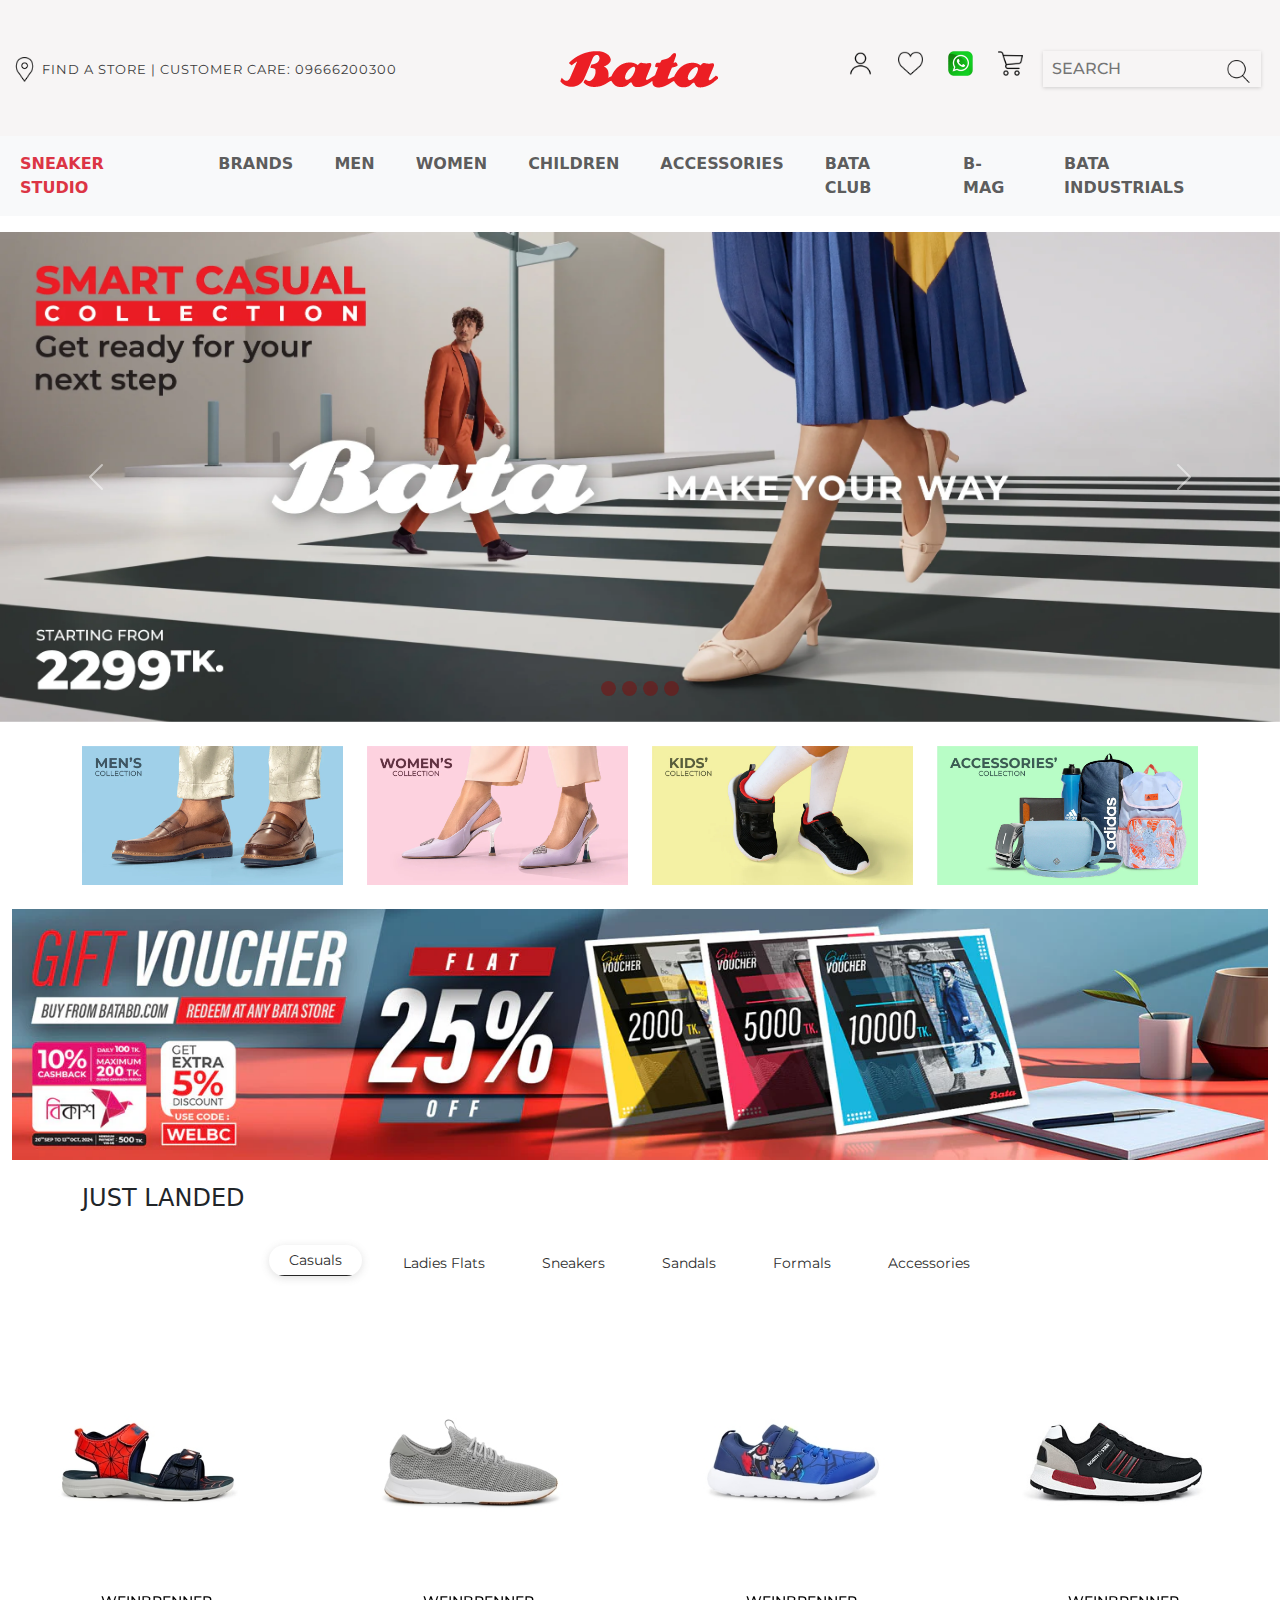
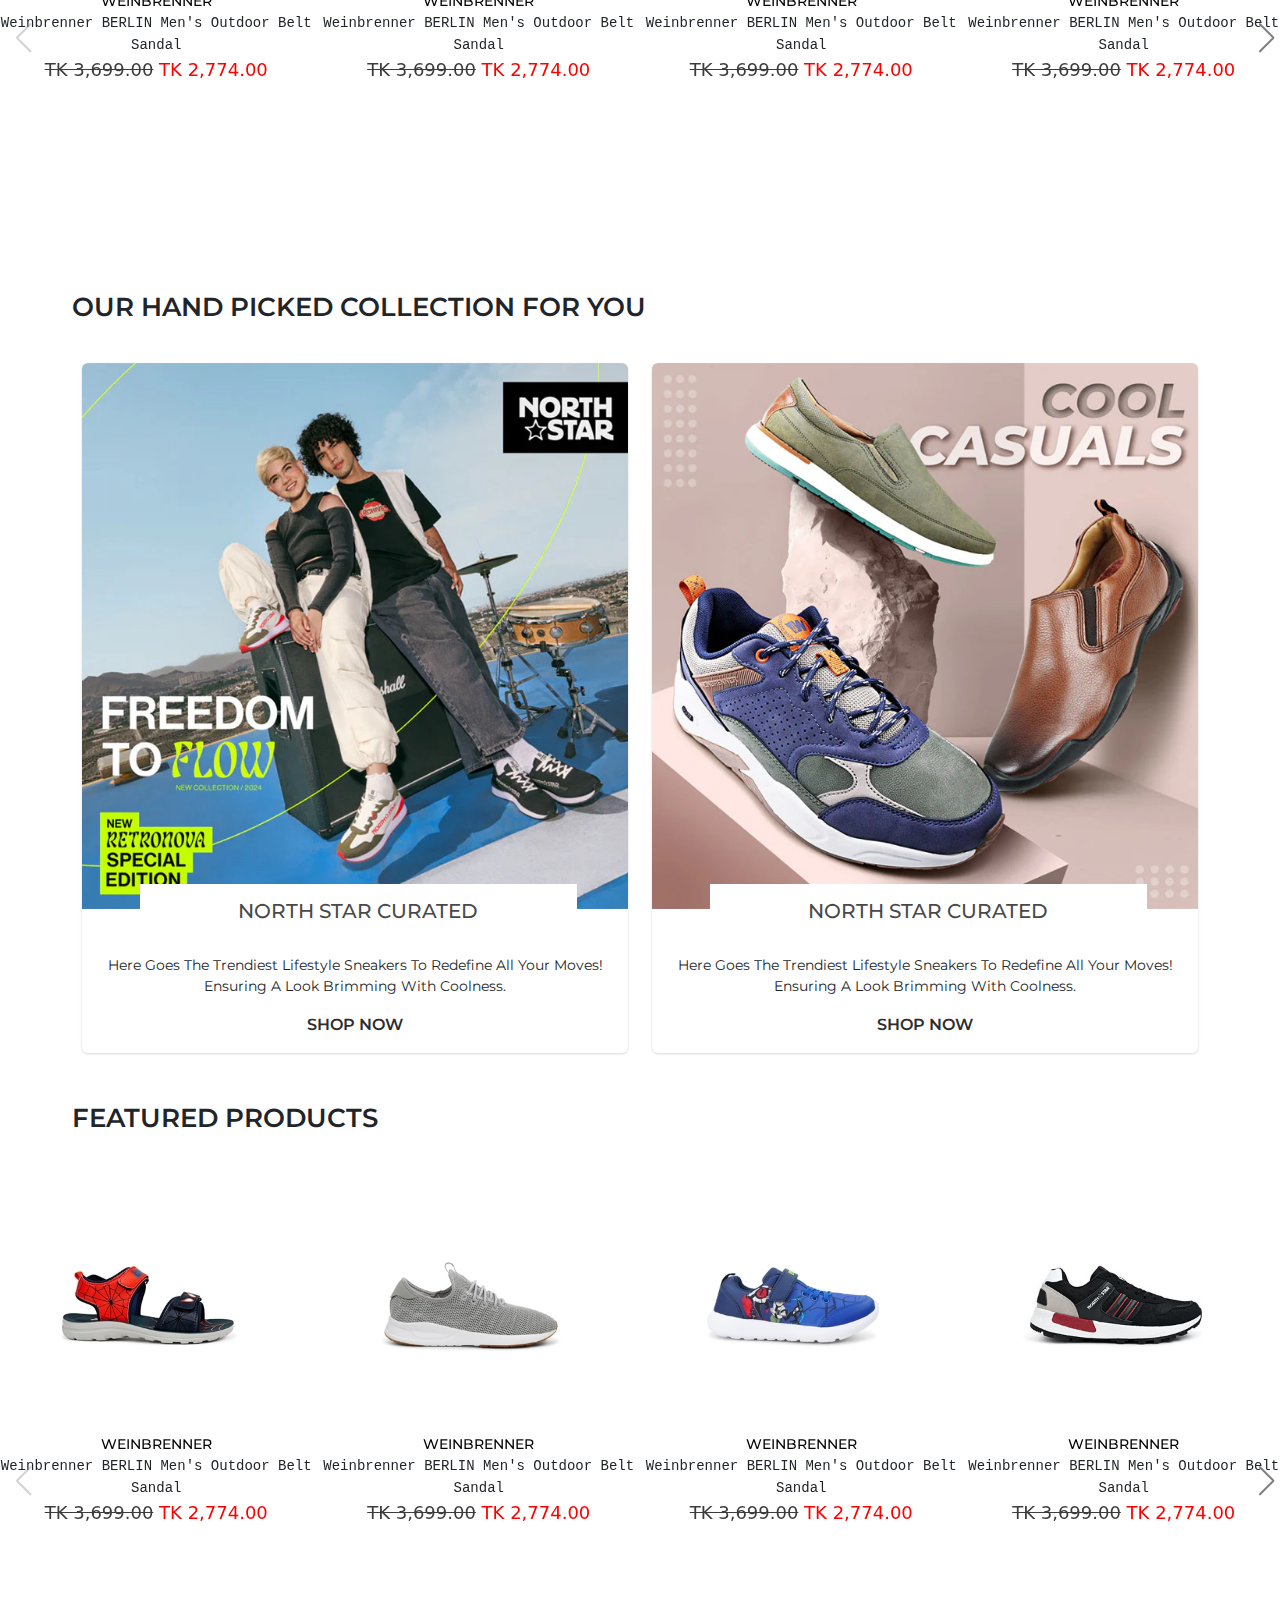
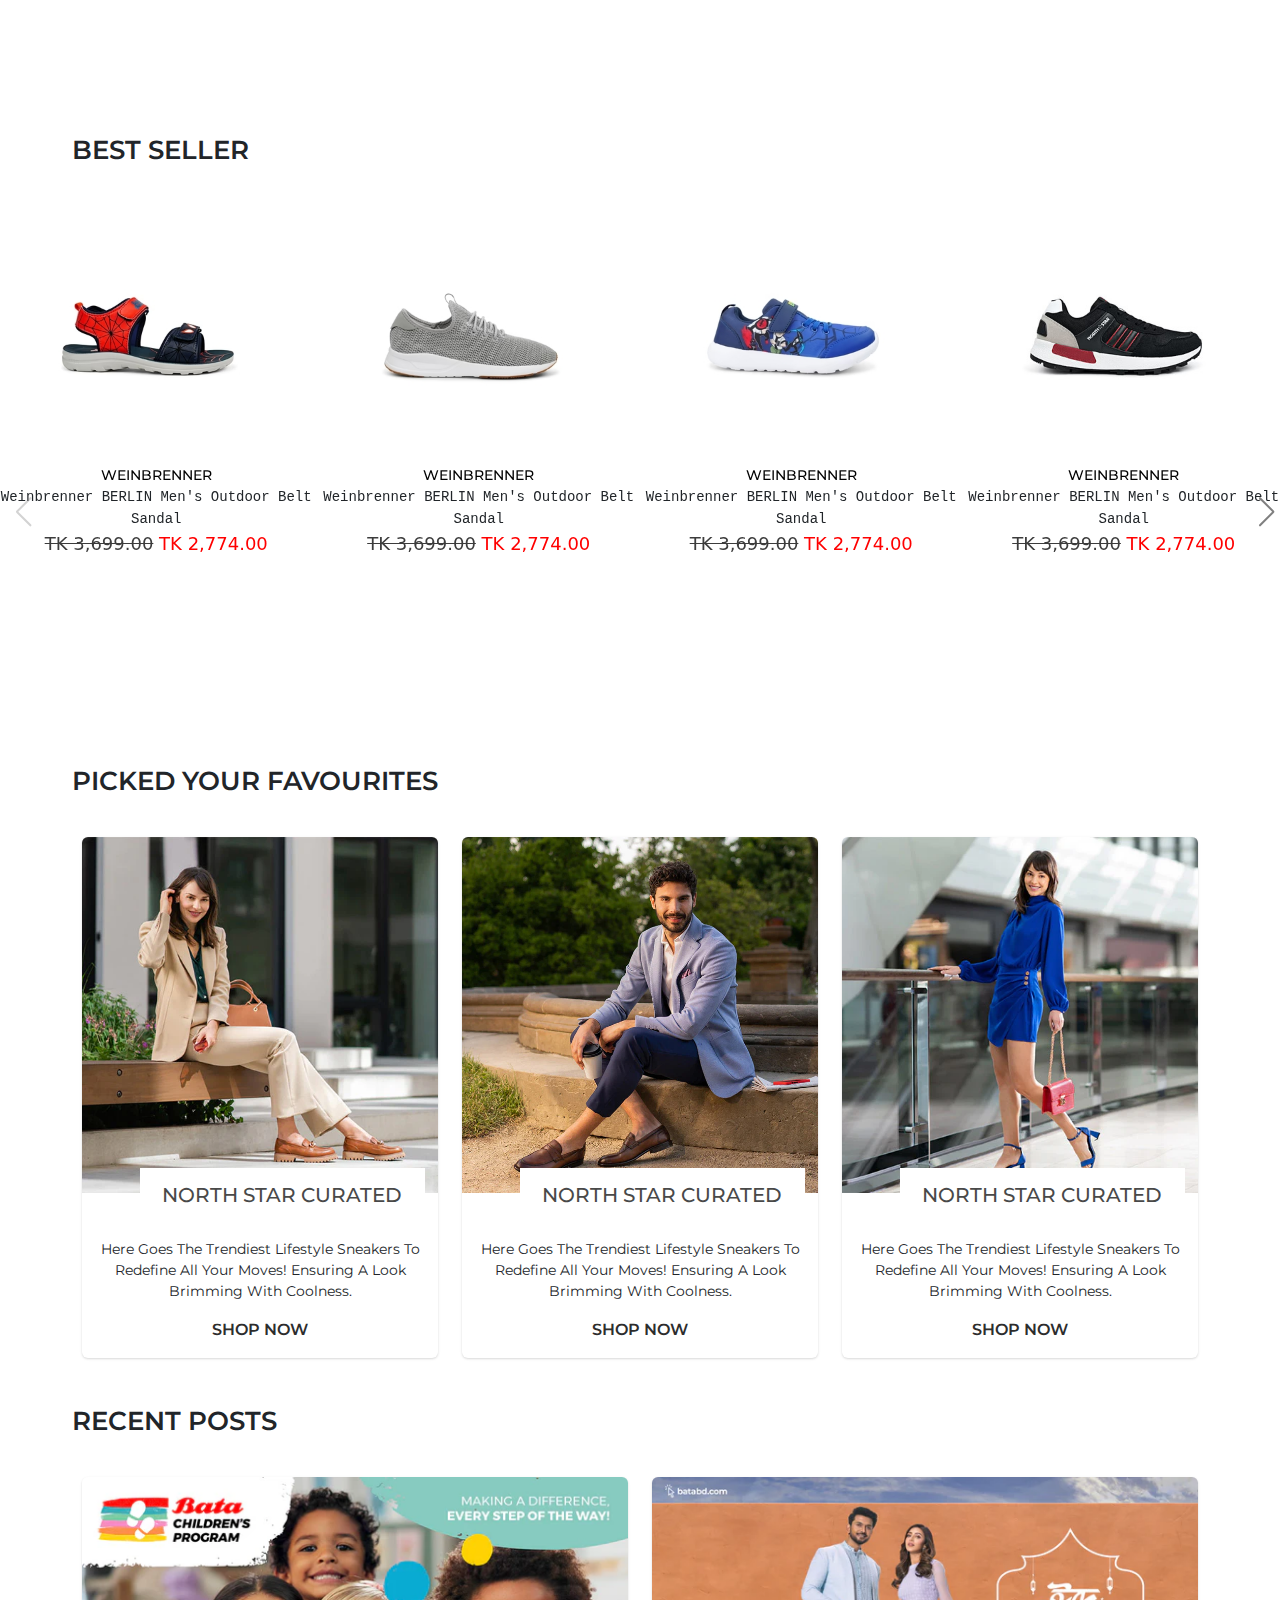
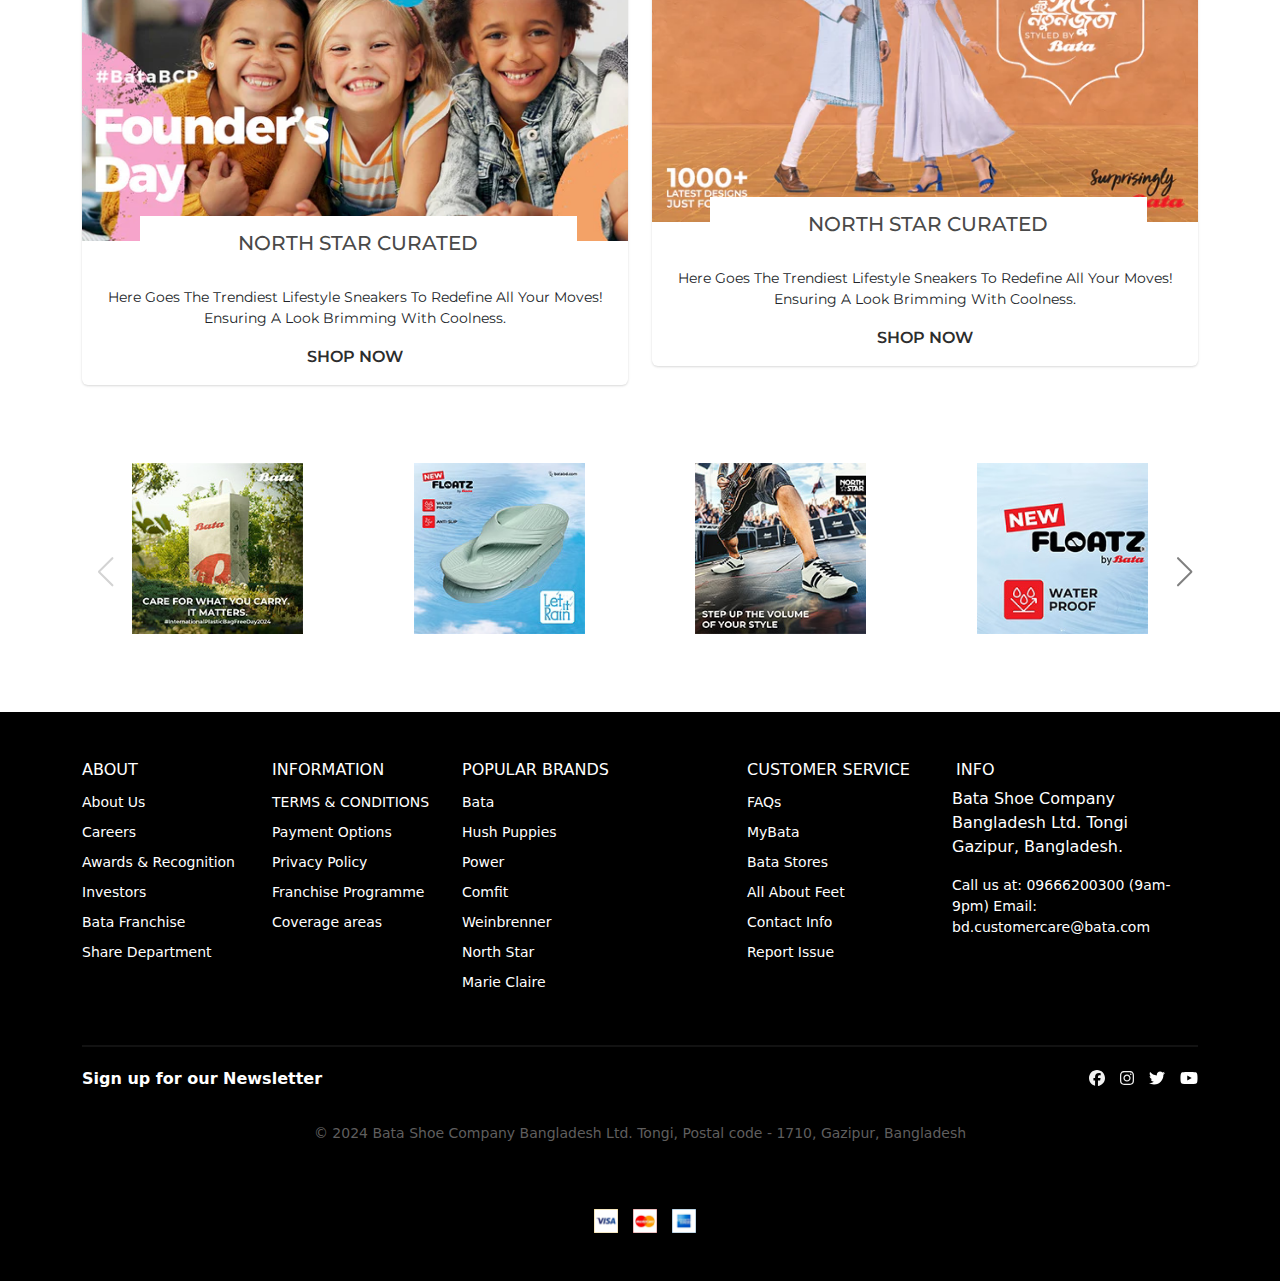
==== commit 0d3b293e: "Bata" ====
--- a/index.html
+++ b/index.html
@@ -327,6 +327,276 @@
                 </div>
               </div>
 
+              <img class="like" src="img/Bata_imge/like.png" alt="" width="20px" />
+            </div>
+          </div>
+        </div>
+        <div class="swiper-slide">
+          <div class="main_product">
+            <div class="product_content">
+              <div class="product_img">
+                <img class="img1" src="img/Bata_imge/shoe_win_3.jpg" alt="" />
+                <img class="img2" src="img/Bata_imge/shoe_hover_3.jpg" alt="" />
+              </div>
+              <div class="text_content" style="text-align: center">
+                <samp class="size">
+                  <a style="text-decoration: none; color: #3c3c3c" href="#">10</a></samp>
+                <samp class="size">
+                  <a style="text-decoration: none; color: #3c3c3c" href="#">9</a></samp>
+                <samp class="size">
+                  <a style="text-decoration: none; color: #3c3c3c" href="#">8</a></samp>
+                <samp class="size">
+                  <a style="text-decoration: none; color: #3c3c3c" href="#">7</a></samp>
+                <samp class="size">
+                  <a style="text-decoration: none; color: #3c3c3c" href="#">+1</a></samp>
+                <samp style="
+                      font-family: Montserrat, sans-serif;
+                      color: #000;
+                      font-size: 14px;
+                      font-weight: 500;
+                      text-transform: uppercase;
+                      display: block;
+                    ">
+                  Weinbrenner
+                </samp>
+                <samp style="
+                      text-transform: capitalize;
+                      font-size: 14px;
+                      line-height: 22px;
+                      font-weight: 500;
+                      display: block;
+                    ">
+                  Weinbrenner BERLIN Men's Outdoor Belt Sandal
+                </samp>
+                <span style="color: #3c3c3c">
+                  <del>TK 3,699.00</del>
+                </span>
+
+                <span style="color: red">TK 2,774.00</span>
+                <div class="btn_container">
+                  <button class="product_button" type="button">
+                    Shop now
+                  </button>
+                  <div class="cyical"></div>
+                </div>
+              </div>
+
+              <img class="like" src="img/Bata_imge/like.png" alt="" width="20px" />
+            </div>
+          </div>
+        </div>
+        <div class="swiper-slide">
+          <div class="main_product">
+            <div class="product_content">
+              <div class="product_img">
+                <img class="img1" src="img/Bata_imge/shoe_win_1.jpg" alt="" />
+                <img class="img2" src="img/Bata_imge/shoe_hover_1.jpg" alt="" />
+              </div>
+              <div class="text_content" style="text-align: center">
+                <samp class="size">
+                  <a style="text-decoration: none; color: #3c3c3c" href="#">10</a></samp>
+                <samp class="size">
+                  <a style="text-decoration: none; color: #3c3c3c" href="#">9</a></samp>
+                <samp class="size">
+                  <a style="text-decoration: none; color: #3c3c3c" href="#">8</a></samp>
+                <samp class="size">
+                  <a style="text-decoration: none; color: #3c3c3c" href="#">7</a></samp>
+                <samp class="size">
+                  <a style="text-decoration: none; color: #3c3c3c" href="#">+1</a></samp>
+                <samp style="
+                      font-family: Montserrat, sans-serif;
+                      color: #000;
+                      font-size: 14px;
+                      font-weight: 500;
+                      text-transform: uppercase;
+                      display: block;
+                    ">
+                  Weinbrenner
+                </samp>
+                <samp style="
+                      text-transform: capitalize;
+                      font-size: 14px;
+                      line-height: 22px;
+                      font-weight: 500;
+                      display: block;
+                    ">
+                  Weinbrenner BERLIN Men's Outdoor Belt Sandal
+                </samp>
+                <span style="color: #3c3c3c">
+                  <del>TK 3,699.00</del>
+                </span>
+
+                <span style="color: red">TK 2,774.00</span>
+                <div class="btn_container">
+                  <button class="product_button" type="button">
+                    Shop now
+                  </button>
+                  <div class="cyical"></div>
+                </div>
+              </div>
+
+              <img class="like" src="img/Bata_imge/like.png" alt="" width="20px" />
+            </div>
+          </div>
+        </div>
+        <div class="swiper-slide">
+          <div class="main_product">
+            <div class="product_content">
+              <div class="product_img">
+                <img class="img1" src="img/Bata_imge/lofer_win_8.jpg" alt="" />
+                <img class="img2" src="img/Bata_imge/lofer_hover_8.jpg" alt="" />
+              </div>
+              <div class="text_content" style="text-align: center">
+                <samp class="size">
+                  <a style="text-decoration: none; color: #3c3c3c" href="#">10</a></samp>
+                <samp class="size">
+                  <a style="text-decoration: none; color: #3c3c3c" href="#">9</a></samp>
+                <samp class="size">
+                  <a style="text-decoration: none; color: #3c3c3c" href="#">8</a></samp>
+                <samp class="size">
+                  <a style="text-decoration: none; color: #3c3c3c" href="#">7</a></samp>
+                <samp class="size">
+                  <a style="text-decoration: none; color: #3c3c3c" href="#">+1</a></samp>
+                <samp style="
+                      font-family: Montserrat, sans-serif;
+                      color: #000;
+                      font-size: 14px;
+                      font-weight: 500;
+                      text-transform: uppercase;
+                      display: block;
+                    ">
+                  Weinbrenner
+                </samp>
+                <samp style="
+                      text-transform: capitalize;
+                      font-size: 14px;
+                      line-height: 22px;
+                      font-weight: 500;
+                      display: block;
+                    ">
+                  Weinbrenner BERLIN Men's Outdoor Belt Sandal
+                </samp>
+                <span style="color: #3c3c3c">
+                  <del>TK 3,699.00</del>
+                </span>
+
+                <span style="color: red">TK 2,774.00</span>
+                <div class="btn_container">
+                  <button class="product_button" type="button">
+                    Shop now
+                  </button>
+                  <div class="cyical"></div>
+                </div>
+              </div>
+
+              <img class="like" src="img/Bata_imge/like.png" alt="" width="20px" />
+            </div>
+          </div>
+        </div>
+        <div class="swiper-slide">
+          <div class="main_product">
+            <div class="product_content">
+              <div class="product_img">
+                <img class="img1" src="img/Bata_imge/lofer_win_7.jpg" alt="" />
+                <img class="img2" src="img/Bata_imge/lofer_hover_7.jpg" alt="" />
+              </div>
+              <div class="text_content" style="text-align: center">
+                <samp class="size">
+                  <a style="text-decoration: none; color: #3c3c3c" href="#">10</a></samp>
+                <samp class="size">
+                  <a style="text-decoration: none; color: #3c3c3c" href="#">9</a></samp>
+                <samp class="size">
+                  <a style="text-decoration: none; color: #3c3c3c" href="#">8</a></samp>
+                <samp class="size">
+                  <a style="text-decoration: none; color: #3c3c3c" href="#">7</a></samp>
+                <samp class="size">
+                  <a style="text-decoration: none; color: #3c3c3c" href="#">+1</a></samp>
+                <samp style="
+                      font-family: Montserrat, sans-serif;
+                      color: #000;
+                      font-size: 14px;
+                      font-weight: 500;
+                      text-transform: uppercase;
+                      display: block;
+                    ">
+                  Weinbrenner
+                </samp>
+                <samp style="
+                      text-transform: capitalize;
+                      font-size: 14px;
+                      line-height: 22px;
+                      font-weight: 500;
+                      display: block;
+                    ">
+                  Weinbrenner BERLIN Men's Outdoor Belt Sandal
+                </samp>
+                <span style="color: #3c3c3c">
+                  <del>TK 3,699.00</del>
+                </span>
+
+                <span style="color: red">TK 2,774.00</span>
+                <div class="btn_container">
+                  <button class="product_button" type="button">
+                    Shop now
+                  </button>
+                  <div class="cyical"></div>
+                </div>
+              </div>
+
+              <img class="like" src="img/Bata_imge/like.png" alt="" width="20px" />
+            </div>
+          </div>
+        </div>
+        <div class="swiper-slide">
+          <div class="main_product">
+            <div class="product_content">
+              <div class="product_img">
+                <img class="img1" src="img/Bata_imge/lofer_win_3.jpg" alt="" />
+                <img class="img2" src="img/Bata_imge/lofer_hover_3.jpg" alt="" />
+              </div>
+              <div class="text_content" style="text-align: center">
+                <samp class="size">
+                  <a style="text-decoration: none; color: #3c3c3c" href="#">10</a></samp>
+                <samp class="size">
+                  <a style="text-decoration: none; color: #3c3c3c" href="#">9</a></samp>
+                <samp class="size">
+                  <a style="text-decoration: none; color: #3c3c3c" href="#">8</a></samp>
+                <samp class="size">
+                  <a style="text-decoration: none; color: #3c3c3c" href="#">7</a></samp>
+                <samp class="size">
+                  <a style="text-decoration: none; color: #3c3c3c" href="#">+1</a></samp>
+                <samp style="
+                      font-family: Montserrat, sans-serif;
+                      color: #000;
+                      font-size: 14px;
+                      font-weight: 500;
+                      text-transform: uppercase;
+                      display: block;
+                    ">
+                  Weinbrenner
+                </samp>
+                <samp style="
+                      text-transform: capitalize;
+                      font-size: 14px;
+                      line-height: 22px;
+                      font-weight: 500;
+                      display: block;
+                    ">
+                  Weinbrenner BERLIN Men's Outdoor Belt Sandal
+                </samp>
+                <span style="color: #3c3c3c">
+                  <del>TK 3,699.00</del>
+                </span>
+
+                <span style="color: red">TK 2,774.00</span>
+                <div class="btn_container">
+                  <button class="product_button" type="button">
+                    Shop now
+                  </button>
+                  <div class="cyical"></div>
+                </div>
+              </div>
+
               <img class="like" src="/img/Bata_imge/like.png" alt="" width="20px" />
             </div>
           </div>
@@ -335,8 +605,8 @@
           <div class="main_product">
             <div class="product_content">
               <div class="product_img">
-                <img class="img1" src="/img/Bata_imge/shoe_win_3.jpg" alt="" />
-                <img class="img2" src="/img/Bata_imge/shoe_hover_3.jpg" alt="" />
+                <img class="img1" src="img/Bata_imge/lofer_win_6.jpg" alt="" />
+                <img class="img2" src="img/Bata_imge/lofer_hover_6.jpg" alt="" />
               </div>
               <div class="text_content" style="text-align: center">
                 <samp class="size">
@@ -389,8 +659,8 @@
           <div class="main_product">
             <div class="product_content">
               <div class="product_img">
-                <img class="img1" src="/img/Bata_imge/shoe_win_1.jpg" alt="" />
-                <img class="img2" src="/img/Bata_imge/shoe_hover_1.jpg" alt="" />
+                <img class="img1" src="img/Bata_imge/lofer_win_8.jpg" alt="" />
+                <img class="img2" src="img/Bata_imge/lofer_hover_8.jpg" alt="" />
               </div>
               <div class="text_content" style="text-align: center">
                 <samp class="size">
@@ -443,8 +713,8 @@
           <div class="main_product">
             <div class="product_content">
               <div class="product_img">
-                <img class="img1" src="/img/Bata_imge/lofer_win_8.jpg" alt="" />
-                <img class="img2" src="/img/Bata_imge/lofer_hover_8.jpg" alt="" />
+                <img class="img1" src="img/Bata_imge/lofer_win_1.jpg" alt="" />
+                <img class="img2" src="img/Bata_imge/lofer_hover_1.jpg" alt="" />
               </div>
               <div class="text_content" style="text-align: center">
                 <samp class="size">
@@ -497,8 +767,8 @@
           <div class="main_product">
             <div class="product_content">
               <div class="product_img">
-                <img class="img1" src="/img/Bata_imge/lofer_win_7.jpg" alt="" />
-                <img class="img2" src="/img/Bata_imge/lofer_hover_7.jpg" alt="" />
+                <img class="img1" src="img/Bata_imge/lofer_win_3.jpg" alt="" />
+                <img class="img2" src="img/Bata_imge/lofer_hover_3.jpg" alt="" />
               </div>
               <div class="text_content" style="text-align: center">
                 <samp class="size">
@@ -551,353 +821,53 @@
           <div class="main_product">
             <div class="product_content">
               <div class="product_img">
-                <img class="img1" src="/img/Bata_imge/lofer_win_3.jpg" alt="" />
-                <img class="img2" src="/img/Bata_imge/lofer_hover_3.jpg" alt="" />
-              </div>
-              <div class="text_content" style="text-align: center">
-                <samp class="size">
-                  <a style="text-decoration: none; color: #3c3c3c" href="#">10</a></samp>
-                <samp class="size">
-                  <a style="text-decoration: none; color: #3c3c3c" href="#">9</a></samp>
-                <samp class="size">
-                  <a style="text-decoration: none; color: #3c3c3c" href="#">8</a></samp>
-                <samp class="size">
-                  <a style="text-decoration: none; color: #3c3c3c" href="#">7</a></samp>
-                <samp class="size">
-                  <a style="text-decoration: none; color: #3c3c3c" href="#">+1</a></samp>
-                <samp style="
-                      font-family: Montserrat, sans-serif;
-                      color: #000;
-                      font-size: 14px;
-                      font-weight: 500;
-                      text-transform: uppercase;
-                      display: block;
-                    ">
-                  Weinbrenner
-                </samp>
-                <samp style="
-                      text-transform: capitalize;
-                      font-size: 14px;
-                      line-height: 22px;
-                      font-weight: 500;
-                      display: block;
-                    ">
-                  Weinbrenner BERLIN Men's Outdoor Belt Sandal
-                </samp>
-                <span style="color: #3c3c3c">
-                  <del>TK 3,699.00</del>
-                </span>
-
-                <span style="color: red">TK 2,774.00</span>
-                <div class="btn_container">
-                  <button class="product_button" type="button">
-                    Shop now
-                  </button>
-                  <div class="cyical"></div>
-                </div>
-              </div>
-
-              <!-- <img
-                  class="like"
-                  src="/img/Bata_imge/like.png"
-                  alt=""
-                  width="20px"
-                /> -->
-            </div>
-          </div>
-        </div>
-        <div class="swiper-slide">
-          <div class="main_product">
-            <div class="product_content">
-              <div class="product_img">
-                <img class="img1" src="/img/Bata_imge/lofer_win_6.jpg" alt="" />
-                <img class="img2" src="/img/Bata_imge/lofer_hover_6.jpg" alt="" />
-              </div>
-              <div class="text_content" style="text-align: center">
-                <samp class="size">
-                  <a style="text-decoration: none; color: #3c3c3c" href="#">10</a></samp>
-                <samp class="size">
-                  <a style="text-decoration: none; color: #3c3c3c" href="#">9</a></samp>
-                <samp class="size">
-                  <a style="text-decoration: none; color: #3c3c3c" href="#">8</a></samp>
-                <samp class="size">
-                  <a style="text-decoration: none; color: #3c3c3c" href="#">7</a></samp>
-                <samp class="size">
-                  <a style="text-decoration: none; color: #3c3c3c" href="#">+1</a></samp>
-                <samp style="
-                      font-family: Montserrat, sans-serif;
-                      color: #000;
-                      font-size: 14px;
-                      font-weight: 500;
-                      text-transform: uppercase;
-                      display: block;
-                    ">
-                  Weinbrenner
-                </samp>
-                <samp style="
-                      text-transform: capitalize;
-                      font-size: 14px;
-                      line-height: 22px;
-                      font-weight: 500;
-                      display: block;
-                    ">
-                  Weinbrenner BERLIN Men's Outdoor Belt Sandal
-                </samp>
-                <span style="color: #3c3c3c">
-                  <del>TK 3,699.00</del>
-                </span>
-
-                <span style="color: red">TK 2,774.00</span>
-                <div class="btn_container">
-                  <button class="product_button" type="button">
-                    Shop now
-                  </button>
-                  <div class="cyical"></div>
-                </div>
-              </div>
-
-              <!-- <img
-                  class="like"
-                  src="/img/Bata_imge/like.png"
-                  alt=""
-                  width="20px"
-                /> -->
-            </div>
-          </div>
-        </div>
-        <div class="swiper-slide">
-          <div class="main_product">
-            <div class="product_content">
-              <div class="product_img">
-                <img class="img1" src="/img/Bata_imge/lofer_win_8.jpg" alt="" />
-                <img class="img2" src="/img/Bata_imge/lofer_hover_8.jpg" alt="" />
-              </div>
-              <div class="text_content" style="text-align: center">
-                <samp class="size">
-                  <a style="text-decoration: none; color: #3c3c3c" href="#">10</a></samp>
-                <samp class="size">
-                  <a style="text-decoration: none; color: #3c3c3c" href="#">9</a></samp>
-                <samp class="size">
-                  <a style="text-decoration: none; color: #3c3c3c" href="#">8</a></samp>
-                <samp class="size">
-                  <a style="text-decoration: none; color: #3c3c3c" href="#">7</a></samp>
-                <samp class="size">
-                  <a style="text-decoration: none; color: #3c3c3c" href="#">+1</a></samp>
-                <samp style="
-                      font-family: Montserrat, sans-serif;
-                      color: #000;
-                      font-size: 14px;
-                      font-weight: 500;
-                      text-transform: uppercase;
-                      display: block;
-                    ">
-                  Weinbrenner
-                </samp>
-                <samp style="
-                      text-transform: capitalize;
-                      font-size: 14px;
-                      line-height: 22px;
-                      font-weight: 500;
-                      display: block;
-                    ">
-                  Weinbrenner BERLIN Men's Outdoor Belt Sandal
-                </samp>
-                <span style="color: #3c3c3c">
-                  <del>TK 3,699.00</del>
-                </span>
-
-                <span style="color: red">TK 2,774.00</span>
-                <div class="btn_container">
-                  <button class="product_button" type="button">
-                    Shop now
-                  </button>
-                  <div class="cyical"></div>
-                </div>
-              </div>
-
-              <!-- <img
-                  class="like"
-                  src="/img/Bata_imge/like.png"
-                  alt=""
-                  width="20px"
-                /> -->
-            </div>
-          </div>
-        </div>
-        <div class="swiper-slide">
-          <div class="main_product">
-            <div class="product_content">
-              <div class="product_img">
-                <img class="img1" src="/img/Bata_imge/lofer_win_1.jpg" alt="" />
-                <img class="img2" src="/img/Bata_imge/lofer_hover_1.jpg" alt="" />
-              </div>
-              <div class="text_content" style="text-align: center">
-                <samp class="size">
-                  <a style="text-decoration: none; color: #3c3c3c" href="#">10</a></samp>
-                <samp class="size">
-                  <a style="text-decoration: none; color: #3c3c3c" href="#">9</a></samp>
-                <samp class="size">
-                  <a style="text-decoration: none; color: #3c3c3c" href="#">8</a></samp>
-                <samp class="size">
-                  <a style="text-decoration: none; color: #3c3c3c" href="#">7</a></samp>
-                <samp class="size">
-                  <a style="text-decoration: none; color: #3c3c3c" href="#">+1</a></samp>
-                <samp style="
-                      font-family: Montserrat, sans-serif;
-                      color: #000;
-                      font-size: 14px;
-                      font-weight: 500;
-                      text-transform: uppercase;
-                      display: block;
-                    ">
-                  Weinbrenner
-                </samp>
-                <samp style="
-                      text-transform: capitalize;
-                      font-size: 14px;
-                      line-height: 22px;
-                      font-weight: 500;
-                      display: block;
-                    ">
-                  Weinbrenner BERLIN Men's Outdoor Belt Sandal
-                </samp>
-                <span style="color: #3c3c3c">
-                  <del>TK 3,699.00</del>
-                </span>
-
-                <span style="color: red">TK 2,774.00</span>
-                <div class="btn_container">
-                  <button class="product_button" type="button">
-                    Shop now
-                  </button>
-                  <div class="cyical"></div>
-                </div>
-              </div>
-
-              <!-- <img
-                  class="like"
-                  src="/img/Bata_imge/like.png"
-                  alt=""
-                  width="20px"
-                /> -->
-            </div>
-          </div>
-        </div>
-        <div class="swiper-slide">
-          <div class="main_product">
-            <div class="product_content">
-              <div class="product_img">
-                <img class="img1" src="/img/Bata_imge/lofer_win_3.jpg" alt="" />
-                <img class="img2" src="/img/Bata_imge/lofer_hover_3.jpg" alt="" />
-              </div>
-              <div class="text_content" style="text-align: center">
-                <samp class="size">
-                  <a style="text-decoration: none; color: #3c3c3c" href="#">10</a></samp>
-                <samp class="size">
-                  <a style="text-decoration: none; color: #3c3c3c" href="#">9</a></samp>
-                <samp class="size">
-                  <a style="text-decoration: none; color: #3c3c3c" href="#">8</a></samp>
-                <samp class="size">
-                  <a style="text-decoration: none; color: #3c3c3c" href="#">7</a></samp>
-                <samp class="size">
-                  <a style="text-decoration: none; color: #3c3c3c" href="#">+1</a></samp>
-                <samp style="
-                      font-family: Montserrat, sans-serif;
-                      color: #000;
-                      font-size: 14px;
-                      font-weight: 500;
-                      text-transform: uppercase;
-                      display: block;
-                    ">
-                  Weinbrenner
-                </samp>
-                <samp style="
-                      text-transform: capitalize;
-                      font-size: 14px;
-                      line-height: 22px;
-                      font-weight: 500;
-                      display: block;
-                    ">
-                  Weinbrenner BERLIN Men's Outdoor Belt Sandal
-                </samp>
-                <span style="color: #3c3c3c">
-                  <del>TK 3,699.00</del>
-                </span>
-
-                <span style="color: red">TK 2,774.00</span>
-                <div class="btn_container">
-                  <button class="product_button" type="button">
-                    Shop now
-                  </button>
-                  <div class="cyical"></div>
-                </div>
-              </div>
-
-              <!-- <img
-                  class="like"
-                  src="/img/Bata_imge/like.png"
-                  alt=""
-                  width="20px"
-                /> -->
-            </div>
-          </div>
-        </div>
-        <div class="swiper-slide">
-          <div class="main_product">
-            <div class="product_content">
-              <div class="product_img">
-                <img class="img1" src="/img/Bata_imge/lofer_win_5.jpg" alt="" />
-                <img class="img2" src="/img/Bata_imge/lofer_hover_5.jpg" alt="" />
-              </div>
-              <div class="text_content" style="text-align: center">
-                <samp class="size">
-                  <a style="text-decoration: none; color: #3c3c3c" href="#">10</a></samp>
-                <samp class="size">
-                  <a style="text-decoration: none; color: #3c3c3c" href="#">9</a></samp>
-                <samp class="size">
-                  <a style="text-decoration: none; color: #3c3c3c" href="#">8</a></samp>
-                <samp class="size">
-                  <a style="text-decoration: none; color: #3c3c3c" href="#">7</a></samp>
-                <samp class="size">
-                  <a style="text-decoration: none; color: #3c3c3c" href="#">+1</a></samp>
-                <samp style="
-                      font-family: Montserrat, sans-serif;
-                      color: #000;
-                      font-size: 14px;
-                      font-weight: 500;
-                      text-transform: uppercase;
-                      display: block;
-                    ">
-                  Weinbrenner
-                </samp>
-                <samp style="
-                      text-transform: capitalize;
-                      font-size: 14px;
-                      line-height: 22px;
-                      font-weight: 500;
-                      display: block;
-                    ">
-                  Weinbrenner BERLIN Men's Outdoor Belt Sandal
-                </samp>
-                <span style="color: #3c3c3c">
-                  <del>TK 3,699.00</del>
-                </span>
-
-                <span style="color: red">TK 2,774.00</span>
-                <div class="btn_container">
-                  <button class="product_button" type="button">
-                    Shop now
-                  </button>
-                  <div class="cyical"></div>
-                </div>
-              </div>
-
-              <!-- <img
-                  class="like"
-                  src="/img/Bata_imge/like.png"
-                  alt=""
-                  width="20px"
-                /> -->
+                <img class="img1" src="img/Bata_imge/lofer_win_5.jpg" alt="" />
+                <img class="img2" src="img/Bata_imge/lofer_hover_5.jpg" alt="" />
+              </div>
+              <div class="text_content" style="text-align: center">
+                <samp class="size">
+                  <a style="text-decoration: none; color: #3c3c3c" href="#">10</a></samp>
+                <samp class="size">
+                  <a style="text-decoration: none; color: #3c3c3c" href="#">9</a></samp>
+                <samp class="size">
+                  <a style="text-decoration: none; color: #3c3c3c" href="#">8</a></samp>
+                <samp class="size">
+                  <a style="text-decoration: none; color: #3c3c3c" href="#">7</a></samp>
+                <samp class="size">
+                  <a style="text-decoration: none; color: #3c3c3c" href="#">+1</a></samp>
+                <samp style="
+                      font-family: Montserrat, sans-serif;
+                      color: #000;
+                      font-size: 14px;
+                      font-weight: 500;
+                      text-transform: uppercase;
+                      display: block;
+                    ">
+                  Weinbrenner
+                </samp>
+                <samp style="
+                      text-transform: capitalize;
+                      font-size: 14px;
+                      line-height: 22px;
+                      font-weight: 500;
+                      display: block;
+                    ">
+                  Weinbrenner BERLIN Men's Outdoor Belt Sandal
+                </samp>
+                <span style="color: #3c3c3c">
+                  <del>TK 3,699.00</del>
+                </span>
+
+                <span style="color: red">TK 2,774.00</span>
+                <div class="btn_container">
+                  <button class="product_button" type="button">
+                    Shop now
+                  </button>
+                  <div class="cyical"></div>
+                </div>
+              </div>
+
+              <img class="like" src="/img/Bata_imge/like.png" alt="" width="20px" />
             </div>
           </div>
         </div>
@@ -922,7 +892,7 @@
         <div class="row">
           <div class="col-6">
             <div class="card" style="width: 100%">
-              <img src="/img/Bata_imge/Banner_crop_center_left.webp" alt="..." />
+              <img src="img/Bata_imge/Banner_crop_center_left.webp" alt="..." />
               <div class="overlay"></div>
               <div class="card-body">
                 <div class="collectino_titel">
@@ -942,7 +912,7 @@
           </div>
           <div class="col-6">
             <div class="card" style="width: 100%">
-              <img src="/img/Bata_imge/Banner_crop_center_right.webp" alt="..." />
+              <img src="img/Bata_imge/Banner_crop_center_right.webp" alt="..." />
               <div class="overlay"></div>
               <div class="card-body">
                 <div class="collectino_titel">
@@ -968,6 +938,14 @@
 
   <!------------------------------------------- Product_best html  part start ------------------------------>
   <section style="margin: 50px 0">
+    <div class="container">
+      <div class="product_title">
+        <h6>
+          <span>Featured Products</span>
+        </h6>
+      </div>
+    </div>
+
     <!-- Swiper -->
     <div class="swiper mySwiper">
       <div class="swiper-wrapper">
@@ -975,8 +953,278 @@
           <div class="main_product">
             <div class="product_content">
               <div class="product_img">
-                <img class="img1" src="/img/Bata_imge/shoe_win_5.jpg" alt="" />
-                <img class="img2" src="/img/Bata_imge/shoe_hover_5.jpg" alt="" />
+                <img class="img1" src="img/Bata_imge/shoe_win_5.jpg" alt="" />
+                <img class="img2" src="img/Bata_imge/shoe_hover_5.jpg" alt="" />
+              </div>
+              <div class="text_content" style="text-align: center">
+                <samp class="size">
+                  <a style="text-decoration: none; color: #3c3c3c" href="#">10</a></samp>
+                <samp class="size">
+                  <a style="text-decoration: none; color: #3c3c3c" href="#">9</a></samp>
+                <samp class="size">
+                  <a style="text-decoration: none; color: #3c3c3c" href="#">8</a></samp>
+                <samp class="size">
+                  <a style="text-decoration: none; color: #3c3c3c" href="#">7</a></samp>
+                <samp class="size">
+                  <a style="text-decoration: none; color: #3c3c3c" href="#">+1</a></samp>
+                <samp style="
+                      font-family: Montserrat, sans-serif;
+                      color: #000;
+                      font-size: 14px;
+                      font-weight: 500;
+                      text-transform: uppercase;
+                      display: block;
+                    ">
+                  Weinbrenner
+                </samp>
+                <samp style="
+                      text-transform: capitalize;
+                      font-size: 14px;
+                      line-height: 22px;
+                      font-weight: 500;
+                      display: block;
+                    ">
+                  Weinbrenner BERLIN Men's Outdoor Belt Sandal
+                </samp>
+                <span style="color: #3c3c3c">
+                  <del>TK 3,699.00</del>
+                </span>
+
+                <span style="color: red">TK 2,774.00</span>
+                <div class="btn_container">
+                  <button class="product_button" type="button">
+                    Shop now
+                  </button>
+                  <div class="cyical"></div>
+                </div>
+              </div>
+
+              <img class="like" src="img/Bata_imge/like.png" alt="" width="20px" />
+            </div>
+          </div>
+        </div>
+        <div class="swiper-slide">
+          <div class="main_product">
+            <div class="product_content">
+              <div class="product_img">
+                <img class="img1" src="img/Bata_imge/shoe_win_3.jpg" alt="" />
+                <img class="img2" src="img/Bata_imge/shoe_hover_3.jpg" alt="" />
+              </div>
+              <div class="text_content" style="text-align: center">
+                <samp class="size">
+                  <a style="text-decoration: none; color: #3c3c3c" href="#">10</a></samp>
+                <samp class="size">
+                  <a style="text-decoration: none; color: #3c3c3c" href="#">9</a></samp>
+                <samp class="size">
+                  <a style="text-decoration: none; color: #3c3c3c" href="#">8</a></samp>
+                <samp class="size">
+                  <a style="text-decoration: none; color: #3c3c3c" href="#">7</a></samp>
+                <samp class="size">
+                  <a style="text-decoration: none; color: #3c3c3c" href="#">+1</a></samp>
+                <samp style="
+                      font-family: Montserrat, sans-serif;
+                      color: #000;
+                      font-size: 14px;
+                      font-weight: 500;
+                      text-transform: uppercase;
+                      display: block;
+                    ">
+                  Weinbrenner
+                </samp>
+                <samp style="
+                      text-transform: capitalize;
+                      font-size: 14px;
+                      line-height: 22px;
+                      font-weight: 500;
+                      display: block;
+                    ">
+                  Weinbrenner BERLIN Men's Outdoor Belt Sandal
+                </samp>
+                <span style="color: #3c3c3c">
+                  <del>TK 3,699.00</del>
+                </span>
+
+                <span style="color: red">TK 2,774.00</span>
+                <div class="btn_container">
+                  <button class="product_button" type="button">
+                    Shop now
+                  </button>
+                  <div class="cyical"></div>
+                </div>
+              </div>
+
+              <img class="like" src="img/Bata_imge/like.png" alt="" width="20px" />
+            </div>
+          </div>
+        </div>
+        <div class="swiper-slide">
+          <div class="main_product">
+            <div class="product_content">
+              <div class="product_img">
+                <img class="img1" src="img/Bata_imge/shoe_win_1.jpg" alt="" />
+                <img class="img2" src="img/Bata_imge/shoe_hover_1.jpg" alt="" />
+              </div>
+              <div class="text_content" style="text-align: center">
+                <samp class="size">
+                  <a style="text-decoration: none; color: #3c3c3c" href="#">10</a></samp>
+                <samp class="size">
+                  <a style="text-decoration: none; color: #3c3c3c" href="#">9</a></samp>
+                <samp class="size">
+                  <a style="text-decoration: none; color: #3c3c3c" href="#">8</a></samp>
+                <samp class="size">
+                  <a style="text-decoration: none; color: #3c3c3c" href="#">7</a></samp>
+                <samp class="size">
+                  <a style="text-decoration: none; color: #3c3c3c" href="#">+1</a></samp>
+                <samp style="
+                      font-family: Montserrat, sans-serif;
+                      color: #000;
+                      font-size: 14px;
+                      font-weight: 500;
+                      text-transform: uppercase;
+                      display: block;
+                    ">
+                  Weinbrenner
+                </samp>
+                <samp style="
+                      text-transform: capitalize;
+                      font-size: 14px;
+                      line-height: 22px;
+                      font-weight: 500;
+                      display: block;
+                    ">
+                  Weinbrenner BERLIN Men's Outdoor Belt Sandal
+                </samp>
+                <span style="color: #3c3c3c">
+                  <del>TK 3,699.00</del>
+                </span>
+
+                <span style="color: red">TK 2,774.00</span>
+                <div class="btn_container">
+                  <button class="product_button" type="button">
+                    Shop now
+                  </button>
+                  <div class="cyical"></div>
+                </div>
+              </div>
+
+              <img class="like" src="img/Bata_imge/like.png" alt="" width="20px" />
+            </div>
+          </div>
+        </div>
+        <div class="swiper-slide">
+          <div class="main_product">
+            <div class="product_content">
+              <div class="product_img">
+                <img class="img1" src="img/Bata_imge/lofer_win_8.jpg" alt="" />
+                <img class="img2" src="img/Bata_imge/lofer_hover_8.jpg" alt="" />
+              </div>
+              <div class="text_content" style="text-align: center">
+                <samp class="size">
+                  <a style="text-decoration: none; color: #3c3c3c" href="#">10</a></samp>
+                <samp class="size">
+                  <a style="text-decoration: none; color: #3c3c3c" href="#">9</a></samp>
+                <samp class="size">
+                  <a style="text-decoration: none; color: #3c3c3c" href="#">8</a></samp>
+                <samp class="size">
+                  <a style="text-decoration: none; color: #3c3c3c" href="#">7</a></samp>
+                <samp class="size">
+                  <a style="text-decoration: none; color: #3c3c3c" href="#">+1</a></samp>
+                <samp style="
+                      font-family: Montserrat, sans-serif;
+                      color: #000;
+                      font-size: 14px;
+                      font-weight: 500;
+                      text-transform: uppercase;
+                      display: block;
+                    ">
+                  Weinbrenner
+                </samp>
+                <samp style="
+                      text-transform: capitalize;
+                      font-size: 14px;
+                      line-height: 22px;
+                      font-weight: 500;
+                      display: block;
+                    ">
+                  Weinbrenner BERLIN Men's Outdoor Belt Sandal
+                </samp>
+                <span style="color: #3c3c3c">
+                  <del>TK 3,699.00</del>
+                </span>
+
+                <span style="color: red">TK 2,774.00</span>
+                <div class="btn_container">
+                  <button class="product_button" type="button">
+                    Shop now
+                  </button>
+                  <div class="cyical"></div>
+                </div>
+              </div>
+
+              <img class="like" src="img/Bata_imge/like.png" alt="" width="20px" />
+            </div>
+          </div>
+        </div>
+        <div class="swiper-slide">
+          <div class="main_product">
+            <div class="product_content">
+              <div class="product_img">
+                <img class="img1" src="img/Bata_imge/lofer_win_7.jpg" alt="" />
+                <img class="img2" src="img/Bata_imge/lofer_hover_7.jpg" alt="" />
+              </div>
+              <div class="text_content" style="text-align: center">
+                <samp class="size">
+                  <a style="text-decoration: none; color: #3c3c3c" href="#">10</a></samp>
+                <samp class="size">
+                  <a style="text-decoration: none; color: #3c3c3c" href="#">9</a></samp>
+                <samp class="size">
+                  <a style="text-decoration: none; color: #3c3c3c" href="#">8</a></samp>
+                <samp class="size">
+                  <a style="text-decoration: none; color: #3c3c3c" href="#">7</a></samp>
+                <samp class="size">
+                  <a style="text-decoration: none; color: #3c3c3c" href="#">+1</a></samp>
+                <samp style="
+                      font-family: Montserrat, sans-serif;
+                      color: #000;
+                      font-size: 14px;
+                      font-weight: 500;
+                      text-transform: uppercase;
+                      display: block;
+                    ">
+                  Weinbrenner
+                </samp>
+                <samp style="
+                      text-transform: capitalize;
+                      font-size: 14px;
+                      line-height: 22px;
+                      font-weight: 500;
+                      display: block;
+                    ">
+                  Weinbrenner BERLIN Men's Outdoor Belt Sandal
+                </samp>
+                <span style="color: #3c3c3c">
+                  <del>TK 3,699.00</del>
+                </span>
+
+                <span style="color: red">TK 2,774.00</span>
+                <div class="btn_container">
+                  <button class="product_button" type="button">
+                    Shop now
+                  </button>
+                  <div class="cyical"></div>
+                </div>
+              </div>
+
+              <img class="like" src="img/Bata_imge/like.png" alt="" width="20px" />
+            </div>
+          </div>
+        </div>
+        <div class="swiper-slide">
+          <div class="main_product">
+            <div class="product_content">
+              <div class="product_img">
+                <img class="img1" src="img/Bata_imge/lofer_win_3.jpg" alt="" />
+                <img class="img2" src="img/Bata_imge/lofer_hover_3.jpg" alt="" />
               </div>
               <div class="text_content" style="text-align: center">
                 <samp class="size">
@@ -1029,8 +1277,8 @@
           <div class="main_product">
             <div class="product_content">
               <div class="product_img">
-                <img class="img1" src="/img/Bata_imge/shoe_win_3.jpg" alt="" />
-                <img class="img2" src="/img/Bata_imge/shoe_hover_3.jpg" alt="" />
+                <img class="img1" src="img/Bata_imge/lofer_win_6.jpg" alt="" />
+                <img class="img2" src="img/Bata_imge/lofer_hover_6.jpg" alt="" />
               </div>
               <div class="text_content" style="text-align: center">
                 <samp class="size">
@@ -1083,8 +1331,8 @@
           <div class="main_product">
             <div class="product_content">
               <div class="product_img">
-                <img class="img1" src="/img/Bata_imge/shoe_win_1.jpg" alt="" />
-                <img class="img2" src="/img/Bata_imge/shoe_hover_1.jpg" alt="" />
+                <img class="img1" src="img/Bata_imge/lofer_win_8.jpg" alt="" />
+                <img class="img2" src="img/Bata_imge/lofer_hover_8.jpg" alt="" />
               </div>
               <div class="text_content" style="text-align: center">
                 <samp class="size">
@@ -1137,8 +1385,8 @@
           <div class="main_product">
             <div class="product_content">
               <div class="product_img">
-                <img class="img1" src="/img/Bata_imge/lofer_win_8.jpg" alt="" />
-                <img class="img2" src="/img/Bata_imge/lofer_hover_8.jpg" alt="" />
+                <img class="img1" src="img/Bata_imge/lofer_win_1.jpg" alt="" />
+                <img class="img2" src="img/Bata_imge/lofer_hover_1.jpg" alt="" />
               </div>
               <div class="text_content" style="text-align: center">
                 <samp class="size">
@@ -1191,8 +1439,8 @@
           <div class="main_product">
             <div class="product_content">
               <div class="product_img">
-                <img class="img1" src="/img/Bata_imge/lofer_win_7.jpg" alt="" />
-                <img class="img2" src="/img/Bata_imge/lofer_hover_7.jpg" alt="" />
+                <img class="img1" src="img/Bata_imge/lofer_win_3.jpg" alt="" />
+                <img class="img2" src="img/Bata_imge/lofer_hover_3.jpg" alt="" />
               </div>
               <div class="text_content" style="text-align: center">
                 <samp class="size">
@@ -1245,353 +1493,53 @@
           <div class="main_product">
             <div class="product_content">
               <div class="product_img">
-                <img class="img1" src="/img/Bata_imge/lofer_win_3.jpg" alt="" />
-                <img class="img2" src="/img/Bata_imge/lofer_hover_3.jpg" alt="" />
-              </div>
-              <div class="text_content" style="text-align: center">
-                <samp class="size">
-                  <a style="text-decoration: none; color: #3c3c3c" href="#">10</a></samp>
-                <samp class="size">
-                  <a style="text-decoration: none; color: #3c3c3c" href="#">9</a></samp>
-                <samp class="size">
-                  <a style="text-decoration: none; color: #3c3c3c" href="#">8</a></samp>
-                <samp class="size">
-                  <a style="text-decoration: none; color: #3c3c3c" href="#">7</a></samp>
-                <samp class="size">
-                  <a style="text-decoration: none; color: #3c3c3c" href="#">+1</a></samp>
-                <samp style="
-                      font-family: Montserrat, sans-serif;
-                      color: #000;
-                      font-size: 14px;
-                      font-weight: 500;
-                      text-transform: uppercase;
-                      display: block;
-                    ">
-                  Weinbrenner
-                </samp>
-                <samp style="
-                      text-transform: capitalize;
-                      font-size: 14px;
-                      line-height: 22px;
-                      font-weight: 500;
-                      display: block;
-                    ">
-                  Weinbrenner BERLIN Men's Outdoor Belt Sandal
-                </samp>
-                <span style="color: #3c3c3c">
-                  <del>TK 3,699.00</del>
-                </span>
-
-                <span style="color: red">TK 2,774.00</span>
-                <div class="btn_container">
-                  <button class="product_button" type="button">
-                    Shop now
-                  </button>
-                  <div class="cyical"></div>
-                </div>
-              </div>
-
-              <!-- <img
-                  class="like"
-                  src="/img/Bata_imge/like.png"
-                  alt=""
-                  width="20px"
-                /> -->
-            </div>
-          </div>
-        </div>
-        <div class="swiper-slide">
-          <div class="main_product">
-            <div class="product_content">
-              <div class="product_img">
-                <img class="img1" src="/img/Bata_imge/lofer_win_6.jpg" alt="" />
-                <img class="img2" src="/img/Bata_imge/lofer_hover_6.jpg" alt="" />
-              </div>
-              <div class="text_content" style="text-align: center">
-                <samp class="size">
-                  <a style="text-decoration: none; color: #3c3c3c" href="#">10</a></samp>
-                <samp class="size">
-                  <a style="text-decoration: none; color: #3c3c3c" href="#">9</a></samp>
-                <samp class="size">
-                  <a style="text-decoration: none; color: #3c3c3c" href="#">8</a></samp>
-                <samp class="size">
-                  <a style="text-decoration: none; color: #3c3c3c" href="#">7</a></samp>
-                <samp class="size">
-                  <a style="text-decoration: none; color: #3c3c3c" href="#">+1</a></samp>
-                <samp style="
-                      font-family: Montserrat, sans-serif;
-                      color: #000;
-                      font-size: 14px;
-                      font-weight: 500;
-                      text-transform: uppercase;
-                      display: block;
-                    ">
-                  Weinbrenner
-                </samp>
-                <samp style="
-                      text-transform: capitalize;
-                      font-size: 14px;
-                      line-height: 22px;
-                      font-weight: 500;
-                      display: block;
-                    ">
-                  Weinbrenner BERLIN Men's Outdoor Belt Sandal
-                </samp>
-                <span style="color: #3c3c3c">
-                  <del>TK 3,699.00</del>
-                </span>
-
-                <span style="color: red">TK 2,774.00</span>
-                <div class="btn_container">
-                  <button class="product_button" type="button">
-                    Shop now
-                  </button>
-                  <div class="cyical"></div>
-                </div>
-              </div>
-
-              <!-- <img
-                  class="like"
-                  src="/img/Bata_imge/like.png"
-                  alt=""
-                  width="20px"
-                /> -->
-            </div>
-          </div>
-        </div>
-        <div class="swiper-slide">
-          <div class="main_product">
-            <div class="product_content">
-              <div class="product_img">
-                <img class="img1" src="/img/Bata_imge/lofer_win_8.jpg" alt="" />
-                <img class="img2" src="/img/Bata_imge/lofer_hover_8.jpg" alt="" />
-              </div>
-              <div class="text_content" style="text-align: center">
-                <samp class="size">
-                  <a style="text-decoration: none; color: #3c3c3c" href="#">10</a></samp>
-                <samp class="size">
-                  <a style="text-decoration: none; color: #3c3c3c" href="#">9</a></samp>
-                <samp class="size">
-                  <a style="text-decoration: none; color: #3c3c3c" href="#">8</a></samp>
-                <samp class="size">
-                  <a style="text-decoration: none; color: #3c3c3c" href="#">7</a></samp>
-                <samp class="size">
-                  <a style="text-decoration: none; color: #3c3c3c" href="#">+1</a></samp>
-                <samp style="
-                      font-family: Montserrat, sans-serif;
-                      color: #000;
-                      font-size: 14px;
-                      font-weight: 500;
-                      text-transform: uppercase;
-                      display: block;
-                    ">
-                  Weinbrenner
-                </samp>
-                <samp style="
-                      text-transform: capitalize;
-                      font-size: 14px;
-                      line-height: 22px;
-                      font-weight: 500;
-                      display: block;
-                    ">
-                  Weinbrenner BERLIN Men's Outdoor Belt Sandal
-                </samp>
-                <span style="color: #3c3c3c">
-                  <del>TK 3,699.00</del>
-                </span>
-
-                <span style="color: red">TK 2,774.00</span>
-                <div class="btn_container">
-                  <button class="product_button" type="button">
-                    Shop now
-                  </button>
-                  <div class="cyical"></div>
-                </div>
-              </div>
-
-              <!-- <img
-                  class="like"
-                  src="/img/Bata_imge/like.png"
-                  alt=""
-                  width="20px"
-                /> -->
-            </div>
-          </div>
-        </div>
-        <div class="swiper-slide">
-          <div class="main_product">
-            <div class="product_content">
-              <div class="product_img">
-                <img class="img1" src="/img/Bata_imge/lofer_win_1.jpg" alt="" />
-                <img class="img2" src="/img/Bata_imge/lofer_hover_1.jpg" alt="" />
-              </div>
-              <div class="text_content" style="text-align: center">
-                <samp class="size">
-                  <a style="text-decoration: none; color: #3c3c3c" href="#">10</a></samp>
-                <samp class="size">
-                  <a style="text-decoration: none; color: #3c3c3c" href="#">9</a></samp>
-                <samp class="size">
-                  <a style="text-decoration: none; color: #3c3c3c" href="#">8</a></samp>
-                <samp class="size">
-                  <a style="text-decoration: none; color: #3c3c3c" href="#">7</a></samp>
-                <samp class="size">
-                  <a style="text-decoration: none; color: #3c3c3c" href="#">+1</a></samp>
-                <samp style="
-                      font-family: Montserrat, sans-serif;
-                      color: #000;
-                      font-size: 14px;
-                      font-weight: 500;
-                      text-transform: uppercase;
-                      display: block;
-                    ">
-                  Weinbrenner
-                </samp>
-                <samp style="
-                      text-transform: capitalize;
-                      font-size: 14px;
-                      line-height: 22px;
-                      font-weight: 500;
-                      display: block;
-                    ">
-                  Weinbrenner BERLIN Men's Outdoor Belt Sandal
-                </samp>
-                <span style="color: #3c3c3c">
-                  <del>TK 3,699.00</del>
-                </span>
-
-                <span style="color: red">TK 2,774.00</span>
-                <div class="btn_container">
-                  <button class="product_button" type="button">
-                    Shop now
-                  </button>
-                  <div class="cyical"></div>
-                </div>
-              </div>
-
-              <!-- <img
-                  class="like"
-                  src="/img/Bata_imge/like.png"
-                  alt=""
-                  width="20px"
-                /> -->
-            </div>
-          </div>
-        </div>
-        <div class="swiper-slide">
-          <div class="main_product">
-            <div class="product_content">
-              <div class="product_img">
-                <img class="img1" src="/img/Bata_imge/lofer_win_3.jpg" alt="" />
-                <img class="img2" src="/img/Bata_imge/lofer_hover_3.jpg" alt="" />
-              </div>
-              <div class="text_content" style="text-align: center">
-                <samp class="size">
-                  <a style="text-decoration: none; color: #3c3c3c" href="#">10</a></samp>
-                <samp class="size">
-                  <a style="text-decoration: none; color: #3c3c3c" href="#">9</a></samp>
-                <samp class="size">
-                  <a style="text-decoration: none; color: #3c3c3c" href="#">8</a></samp>
-                <samp class="size">
-                  <a style="text-decoration: none; color: #3c3c3c" href="#">7</a></samp>
-                <samp class="size">
-                  <a style="text-decoration: none; color: #3c3c3c" href="#">+1</a></samp>
-                <samp style="
-                      font-family: Montserrat, sans-serif;
-                      color: #000;
-                      font-size: 14px;
-                      font-weight: 500;
-                      text-transform: uppercase;
-                      display: block;
-                    ">
-                  Weinbrenner
-                </samp>
-                <samp style="
-                      text-transform: capitalize;
-                      font-size: 14px;
-                      line-height: 22px;
-                      font-weight: 500;
-                      display: block;
-                    ">
-                  Weinbrenner BERLIN Men's Outdoor Belt Sandal
-                </samp>
-                <span style="color: #3c3c3c">
-                  <del>TK 3,699.00</del>
-                </span>
-
-                <span style="color: red">TK 2,774.00</span>
-                <div class="btn_container">
-                  <button class="product_button" type="button">
-                    Shop now
-                  </button>
-                  <div class="cyical"></div>
-                </div>
-              </div>
-
-              <!-- <img
-                  class="like"
-                  src="/img/Bata_imge/like.png"
-                  alt=""
-                  width="20px"
-                /> -->
-            </div>
-          </div>
-        </div>
-        <div class="swiper-slide">
-          <div class="main_product">
-            <div class="product_content">
-              <div class="product_img">
-                <img class="img1" src="/img/Bata_imge/lofer_win_5.jpg" alt="" />
-                <img class="img2" src="/img/Bata_imge/lofer_hover_5.jpg" alt="" />
-              </div>
-              <div class="text_content" style="text-align: center">
-                <samp class="size">
-                  <a style="text-decoration: none; color: #3c3c3c" href="#">10</a></samp>
-                <samp class="size">
-                  <a style="text-decoration: none; color: #3c3c3c" href="#">9</a></samp>
-                <samp class="size">
-                  <a style="text-decoration: none; color: #3c3c3c" href="#">8</a></samp>
-                <samp class="size">
-                  <a style="text-decoration: none; color: #3c3c3c" href="#">7</a></samp>
-                <samp class="size">
-                  <a style="text-decoration: none; color: #3c3c3c" href="#">+1</a></samp>
-                <samp style="
-                      font-family: Montserrat, sans-serif;
-                      color: #000;
-                      font-size: 14px;
-                      font-weight: 500;
-                      text-transform: uppercase;
-                      display: block;
-                    ">
-                  Weinbrenner
-                </samp>
-                <samp style="
-                      text-transform: capitalize;
-                      font-size: 14px;
-                      line-height: 22px;
-                      font-weight: 500;
-                      display: block;
-                    ">
-                  Weinbrenner BERLIN Men's Outdoor Belt Sandal
-                </samp>
-                <span style="color: #3c3c3c">
-                  <del>TK 3,699.00</del>
-                </span>
-
-                <span style="color: red">TK 2,774.00</span>
-                <div class="btn_container">
-                  <button class="product_button" type="button">
-                    Shop now
-                  </button>
-                  <div class="cyical"></div>
-                </div>
-              </div>
-
-              <!-- <img
-                  class="like"
-                  src="/img/Bata_imge/like.png"
-                  alt=""
-                  width="20px"
-                /> -->
+                <img class="img1" src="img/Bata_imge/lofer_win_5.jpg" alt="" />
+                <img class="img2" src="img/Bata_imge/lofer_hover_5.jpg" alt="" />
+              </div>
+              <div class="text_content" style="text-align: center">
+                <samp class="size">
+                  <a style="text-decoration: none; color: #3c3c3c" href="#">10</a></samp>
+                <samp class="size">
+                  <a style="text-decoration: none; color: #3c3c3c" href="#">9</a></samp>
+                <samp class="size">
+                  <a style="text-decoration: none; color: #3c3c3c" href="#">8</a></samp>
+                <samp class="size">
+                  <a style="text-decoration: none; color: #3c3c3c" href="#">7</a></samp>
+                <samp class="size">
+                  <a style="text-decoration: none; color: #3c3c3c" href="#">+1</a></samp>
+                <samp style="
+                      font-family: Montserrat, sans-serif;
+                      color: #000;
+                      font-size: 14px;
+                      font-weight: 500;
+                      text-transform: uppercase;
+                      display: block;
+                    ">
+                  Weinbrenner
+                </samp>
+                <samp style="
+                      text-transform: capitalize;
+                      font-size: 14px;
+                      line-height: 22px;
+                      font-weight: 500;
+                      display: block;
+                    ">
+                  Weinbrenner BERLIN Men's Outdoor Belt Sandal
+                </samp>
+                <span style="color: #3c3c3c">
+                  <del>TK 3,699.00</del>
+                </span>
+
+                <span style="color: red">TK 2,774.00</span>
+                <div class="btn_container">
+                  <button class="product_button" type="button">
+                    Shop now
+                  </button>
+                  <div class="cyical"></div>
+                </div>
+              </div>
+
+              <img class="like" src="/img/Bata_imge/like.png" alt="" width="20px" />
             </div>
           </div>
         </div>
@@ -1603,6 +1551,13 @@
   <!------------------------------------------- Product_best html  part end ------------------------------>
   <!------------------------------------------- Product_best_sell html  part start ------------------------------>
   <section style="margin: 50px 0">
+    <div class="container">
+      <div class="product_title">
+        <h6>
+          <span>Best seller</span>
+        </h6>
+      </div>
+    </div>
     <!-- Swiper -->
     <div class="swiper mySwiper">
       <div class="swiper-wrapper">
@@ -1610,8 +1565,8 @@
           <div class="main_product">
             <div class="product_content">
               <div class="product_img">
-                <img class="img1" src="/img/Bata_imge/shoe_win_5.jpg" alt="" />
-                <img class="img2" src="/img/Bata_imge/shoe_hover_5.jpg" alt="" />
+                <img class="img1" src="img/Bata_imge/shoe_win_5.jpg" alt="" />
+                <img class="img2" src="img/Bata_imge/shoe_hover_5.jpg" alt="" />
               </div>
               <div class="text_content" style="text-align: center">
                 <samp class="size">
@@ -1664,8 +1619,224 @@
           <div class="main_product">
             <div class="product_content">
               <div class="product_img">
-                <img class="img1" src="/img/Bata_imge/shoe_win_3.jpg" alt="" />
-                <img class="img2" src="/img/Bata_imge/shoe_hover_3.jpg" alt="" />
+                <img class="img1" src="img/Bata_imge/shoe_win_3.jpg" alt="" />
+                <img class="img2" src="img/Bata_imge/shoe_hover_3.jpg" alt="" />
+              </div>
+              <div class="text_content" style="text-align: center">
+                <samp class="size">
+                  <a style="text-decoration: none; color: #3c3c3c" href="#">10</a></samp>
+                <samp class="size">
+                  <a style="text-decoration: none; color: #3c3c3c" href="#">9</a></samp>
+                <samp class="size">
+                  <a style="text-decoration: none; color: #3c3c3c" href="#">8</a></samp>
+                <samp class="size">
+                  <a style="text-decoration: none; color: #3c3c3c" href="#">7</a></samp>
+                <samp class="size">
+                  <a style="text-decoration: none; color: #3c3c3c" href="#">+1</a></samp>
+                <samp style="
+                      font-family: Montserrat, sans-serif;
+                      color: #000;
+                      font-size: 14px;
+                      font-weight: 500;
+                      text-transform: uppercase;
+                      display: block;
+                    ">
+                  Weinbrenner
+                </samp>
+                <samp style="
+                      text-transform: capitalize;
+                      font-size: 14px;
+                      line-height: 22px;
+                      font-weight: 500;
+                      display: block;
+                    ">
+                  Weinbrenner BERLIN Men's Outdoor Belt Sandal
+                </samp>
+                <span style="color: #3c3c3c">
+                  <del>TK 3,699.00</del>
+                </span>
+
+                <span style="color: red">TK 2,774.00</span>
+                <div class="btn_container">
+                  <button class="product_button" type="button">
+                    Shop now
+                  </button>
+                  <div class="cyical"></div>
+                </div>
+              </div>
+
+              <img class="like" src="img/Bata_imge/like.png" alt="" width="20px" />
+            </div>
+          </div>
+        </div>
+        <div class="swiper-slide">
+          <div class="main_product">
+            <div class="product_content">
+              <div class="product_img">
+                <img class="img1" src="img/Bata_imge/shoe_win_1.jpg" alt="" />
+                <img class="img2" src="img/Bata_imge/shoe_hover_1.jpg" alt="" />
+              </div>
+              <div class="text_content" style="text-align: center">
+                <samp class="size">
+                  <a style="text-decoration: none; color: #3c3c3c" href="#">10</a></samp>
+                <samp class="size">
+                  <a style="text-decoration: none; color: #3c3c3c" href="#">9</a></samp>
+                <samp class="size">
+                  <a style="text-decoration: none; color: #3c3c3c" href="#">8</a></samp>
+                <samp class="size">
+                  <a style="text-decoration: none; color: #3c3c3c" href="#">7</a></samp>
+                <samp class="size">
+                  <a style="text-decoration: none; color: #3c3c3c" href="#">+1</a></samp>
+                <samp style="
+                      font-family: Montserrat, sans-serif;
+                      color: #000;
+                      font-size: 14px;
+                      font-weight: 500;
+                      text-transform: uppercase;
+                      display: block;
+                    ">
+                  Weinbrenner
+                </samp>
+                <samp style="
+                      text-transform: capitalize;
+                      font-size: 14px;
+                      line-height: 22px;
+                      font-weight: 500;
+                      display: block;
+                    ">
+                  Weinbrenner BERLIN Men's Outdoor Belt Sandal
+                </samp>
+                <span style="color: #3c3c3c">
+                  <del>TK 3,699.00</del>
+                </span>
+
+                <span style="color: red">TK 2,774.00</span>
+                <div class="btn_container">
+                  <button class="product_button" type="button">
+                    Shop now
+                  </button>
+                  <div class="cyical"></div>
+                </div>
+              </div>
+
+              <img class="like" src="img/Bata_imge/like.png" alt="" width="20px" />
+            </div>
+          </div>
+        </div>
+        <div class="swiper-slide">
+          <div class="main_product">
+            <div class="product_content">
+              <div class="product_img">
+                <img class="img1" src="img/Bata_imge/lofer_win_8.jpg" alt="" />
+                <img class="img2" src="img/Bata_imge/lofer_hover_8.jpg" alt="" />
+              </div>
+              <div class="text_content" style="text-align: center">
+                <samp class="size">
+                  <a style="text-decoration: none; color: #3c3c3c" href="#">10</a></samp>
+                <samp class="size">
+                  <a style="text-decoration: none; color: #3c3c3c" href="#">9</a></samp>
+                <samp class="size">
+                  <a style="text-decoration: none; color: #3c3c3c" href="#">8</a></samp>
+                <samp class="size">
+                  <a style="text-decoration: none; color: #3c3c3c" href="#">7</a></samp>
+                <samp class="size">
+                  <a style="text-decoration: none; color: #3c3c3c" href="#">+1</a></samp>
+                <samp style="
+                      font-family: Montserrat, sans-serif;
+                      color: #000;
+                      font-size: 14px;
+                      font-weight: 500;
+                      text-transform: uppercase;
+                      display: block;
+                    ">
+                  Weinbrenner
+                </samp>
+                <samp style="
+                      text-transform: capitalize;
+                      font-size: 14px;
+                      line-height: 22px;
+                      font-weight: 500;
+                      display: block;
+                    ">
+                  Weinbrenner BERLIN Men's Outdoor Belt Sandal
+                </samp>
+                <span style="color: #3c3c3c">
+                  <del>TK 3,699.00</del>
+                </span>
+
+                <span style="color: red">TK 2,774.00</span>
+                <div class="btn_container">
+                  <button class="product_button" type="button">
+                    Shop now
+                  </button>
+                  <div class="cyical"></div>
+                </div>
+              </div>
+
+              <img class="like" src="img/Bata_imge/like.png" alt="" width="20px" />
+            </div>
+          </div>
+        </div>
+        <div class="swiper-slide">
+          <div class="main_product">
+            <div class="product_content">
+              <div class="product_img">
+                <img class="img1" src="img/Bata_imge/lofer_win_7.jpg" alt="" />
+                <img class="img2" src="img/Bata_imge/lofer_hover_7.jpg" alt="" />
+              </div>
+              <div class="text_content" style="text-align: center">
+                <samp class="size">
+                  <a style="text-decoration: none; color: #3c3c3c" href="#">10</a></samp>
+                <samp class="size">
+                  <a style="text-decoration: none; color: #3c3c3c" href="#">9</a></samp>
+                <samp class="size">
+                  <a style="text-decoration: none; color: #3c3c3c" href="#">8</a></samp>
+                <samp class="size">
+                  <a style="text-decoration: none; color: #3c3c3c" href="#">7</a></samp>
+                <samp class="size">
+                  <a style="text-decoration: none; color: #3c3c3c" href="#">+1</a></samp>
+                <samp style="
+                      font-family: Montserrat, sans-serif;
+                      color: #000;
+                      font-size: 14px;
+                      font-weight: 500;
+                      text-transform: uppercase;
+                      display: block;
+                    ">
+                  Weinbrenner
+                </samp>
+                <samp style="
+                      text-transform: capitalize;
+                      font-size: 14px;
+                      line-height: 22px;
+                      font-weight: 500;
+                      display: block;
+                    ">
+                  Weinbrenner BERLIN Men's Outdoor Belt Sandal
+                </samp>
+                <span style="color: #3c3c3c">
+                  <del>TK 3,699.00</del>
+                </span>
+
+                <span style="color: red">TK 2,774.00</span>
+                <div class="btn_container">
+                  <button class="product_button" type="button">
+                    Shop now
+                  </button>
+                  <div class="cyical"></div>
+                </div>
+              </div>
+
+              <img class="like" src="img/Bata_imge/like.png" alt="" width="20px" />
+            </div>
+          </div>
+        </div>
+        <div class="swiper-slide">
+          <div class="main_product">
+            <div class="product_content">
+              <div class="product_img">
+                <img class="img1" src="img/Bata_imge/lofer_win_3.jpg" alt="" />
+                <img class="img2" src="img/Bata_imge/lofer_hover_3.jpg" alt="" />
               </div>
               <div class="text_content" style="text-align: center">
                 <samp class="size">
@@ -1718,8 +1889,8 @@
           <div class="main_product">
             <div class="product_content">
               <div class="product_img">
-                <img class="img1" src="/img/Bata_imge/shoe_win_1.jpg" alt="" />
-                <img class="img2" src="/img/Bata_imge/shoe_hover_1.jpg" alt="" />
+                <img class="img1" src="img/Bata_imge/lofer_win_6.jpg" alt="" />
+                <img class="img2" src="img/Bata_imge/lofer_hover_6.jpg" alt="" />
               </div>
               <div class="text_content" style="text-align: center">
                 <samp class="size">
@@ -1772,8 +1943,8 @@
           <div class="main_product">
             <div class="product_content">
               <div class="product_img">
-                <img class="img1" src="/img/Bata_imge/lofer_win_8.jpg" alt="" />
-                <img class="img2" src="/img/Bata_imge/lofer_hover_8.jpg" alt="" />
+                <img class="img1" src="img/Bata_imge/lofer_win_8.jpg" alt="" />
+                <img class="img2" src="img/Bata_imge/lofer_hover_8.jpg" alt="" />
               </div>
               <div class="text_content" style="text-align: center">
                 <samp class="size">
@@ -1826,8 +1997,8 @@
           <div class="main_product">
             <div class="product_content">
               <div class="product_img">
-                <img class="img1" src="/img/Bata_imge/lofer_win_7.jpg" alt="" />
-                <img class="img2" src="/img/Bata_imge/lofer_hover_7.jpg" alt="" />
+                <img class="img1" src="img/Bata_imge/lofer_win_1.jpg" alt="" />
+                <img class="img2" src="img/Bata_imge/lofer_hover_1.jpg" alt="" />
               </div>
               <div class="text_content" style="text-align: center">
                 <samp class="size">
@@ -1880,353 +2051,107 @@
           <div class="main_product">
             <div class="product_content">
               <div class="product_img">
-                <img class="img1" src="/img/Bata_imge/lofer_win_3.jpg" alt="" />
-                <img class="img2" src="/img/Bata_imge/lofer_hover_3.jpg" alt="" />
-              </div>
-              <div class="text_content" style="text-align: center">
-                <samp class="size">
-                  <a style="text-decoration: none; color: #3c3c3c" href="#">10</a></samp>
-                <samp class="size">
-                  <a style="text-decoration: none; color: #3c3c3c" href="#">9</a></samp>
-                <samp class="size">
-                  <a style="text-decoration: none; color: #3c3c3c" href="#">8</a></samp>
-                <samp class="size">
-                  <a style="text-decoration: none; color: #3c3c3c" href="#">7</a></samp>
-                <samp class="size">
-                  <a style="text-decoration: none; color: #3c3c3c" href="#">+1</a></samp>
-                <samp style="
-                      font-family: Montserrat, sans-serif;
-                      color: #000;
-                      font-size: 14px;
-                      font-weight: 500;
-                      text-transform: uppercase;
-                      display: block;
-                    ">
-                  Weinbrenner
-                </samp>
-                <samp style="
-                      text-transform: capitalize;
-                      font-size: 14px;
-                      line-height: 22px;
-                      font-weight: 500;
-                      display: block;
-                    ">
-                  Weinbrenner BERLIN Men's Outdoor Belt Sandal
-                </samp>
-                <span style="color: #3c3c3c">
-                  <del>TK 3,699.00</del>
-                </span>
-
-                <span style="color: red">TK 2,774.00</span>
-                <div class="btn_container">
-                  <button class="product_button" type="button">
-                    Shop now
-                  </button>
-                  <div class="cyical"></div>
-                </div>
-              </div>
-
-              <!-- <img
-                  class="like"
-                  src="/img/Bata_imge/like.png"
-                  alt=""
-                  width="20px"
-                /> -->
-            </div>
-          </div>
-        </div>
-        <div class="swiper-slide">
-          <div class="main_product">
-            <div class="product_content">
-              <div class="product_img">
-                <img class="img1" src="/img/Bata_imge/lofer_win_6.jpg" alt="" />
-                <img class="img2" src="/img/Bata_imge/lofer_hover_6.jpg" alt="" />
-              </div>
-              <div class="text_content" style="text-align: center">
-                <samp class="size">
-                  <a style="text-decoration: none; color: #3c3c3c" href="#">10</a></samp>
-                <samp class="size">
-                  <a style="text-decoration: none; color: #3c3c3c" href="#">9</a></samp>
-                <samp class="size">
-                  <a style="text-decoration: none; color: #3c3c3c" href="#">8</a></samp>
-                <samp class="size">
-                  <a style="text-decoration: none; color: #3c3c3c" href="#">7</a></samp>
-                <samp class="size">
-                  <a style="text-decoration: none; color: #3c3c3c" href="#">+1</a></samp>
-                <samp style="
-                      font-family: Montserrat, sans-serif;
-                      color: #000;
-                      font-size: 14px;
-                      font-weight: 500;
-                      text-transform: uppercase;
-                      display: block;
-                    ">
-                  Weinbrenner
-                </samp>
-                <samp style="
-                      text-transform: capitalize;
-                      font-size: 14px;
-                      line-height: 22px;
-                      font-weight: 500;
-                      display: block;
-                    ">
-                  Weinbrenner BERLIN Men's Outdoor Belt Sandal
-                </samp>
-                <span style="color: #3c3c3c">
-                  <del>TK 3,699.00</del>
-                </span>
-
-                <span style="color: red">TK 2,774.00</span>
-                <div class="btn_container">
-                  <button class="product_button" type="button">
-                    Shop now
-                  </button>
-                  <div class="cyical"></div>
-                </div>
-              </div>
-
-              <!-- <img
-                  class="like"
-                  src="/img/Bata_imge/like.png"
-                  alt=""
-                  width="20px"
-                /> -->
-            </div>
-          </div>
-        </div>
-        <div class="swiper-slide">
-          <div class="main_product">
-            <div class="product_content">
-              <div class="product_img">
-                <img class="img1" src="/img/Bata_imge/lofer_win_8.jpg" alt="" />
-                <img class="img2" src="/img/Bata_imge/lofer_hover_8.jpg" alt="" />
-              </div>
-              <div class="text_content" style="text-align: center">
-                <samp class="size">
-                  <a style="text-decoration: none; color: #3c3c3c" href="#">10</a></samp>
-                <samp class="size">
-                  <a style="text-decoration: none; color: #3c3c3c" href="#">9</a></samp>
-                <samp class="size">
-                  <a style="text-decoration: none; color: #3c3c3c" href="#">8</a></samp>
-                <samp class="size">
-                  <a style="text-decoration: none; color: #3c3c3c" href="#">7</a></samp>
-                <samp class="size">
-                  <a style="text-decoration: none; color: #3c3c3c" href="#">+1</a></samp>
-                <samp style="
-                      font-family: Montserrat, sans-serif;
-                      color: #000;
-                      font-size: 14px;
-                      font-weight: 500;
-                      text-transform: uppercase;
-                      display: block;
-                    ">
-                  Weinbrenner
-                </samp>
-                <samp style="
-                      text-transform: capitalize;
-                      font-size: 14px;
-                      line-height: 22px;
-                      font-weight: 500;
-                      display: block;
-                    ">
-                  Weinbrenner BERLIN Men's Outdoor Belt Sandal
-                </samp>
-                <span style="color: #3c3c3c">
-                  <del>TK 3,699.00</del>
-                </span>
-
-                <span style="color: red">TK 2,774.00</span>
-                <div class="btn_container">
-                  <button class="product_button" type="button">
-                    Shop now
-                  </button>
-                  <div class="cyical"></div>
-                </div>
-              </div>
-
-              <!-- <img
-                  class="like"
-                  src="/img/Bata_imge/like.png"
-                  alt=""
-                  width="20px"
-                /> -->
-            </div>
-          </div>
-        </div>
-        <div class="swiper-slide">
-          <div class="main_product">
-            <div class="product_content">
-              <div class="product_img">
-                <img class="img1" src="/img/Bata_imge/lofer_win_1.jpg" alt="" />
-                <img class="img2" src="/img/Bata_imge/lofer_hover_1.jpg" alt="" />
-              </div>
-              <div class="text_content" style="text-align: center">
-                <samp class="size">
-                  <a style="text-decoration: none; color: #3c3c3c" href="#">10</a></samp>
-                <samp class="size">
-                  <a style="text-decoration: none; color: #3c3c3c" href="#">9</a></samp>
-                <samp class="size">
-                  <a style="text-decoration: none; color: #3c3c3c" href="#">8</a></samp>
-                <samp class="size">
-                  <a style="text-decoration: none; color: #3c3c3c" href="#">7</a></samp>
-                <samp class="size">
-                  <a style="text-decoration: none; color: #3c3c3c" href="#">+1</a></samp>
-                <samp style="
-                      font-family: Montserrat, sans-serif;
-                      color: #000;
-                      font-size: 14px;
-                      font-weight: 500;
-                      text-transform: uppercase;
-                      display: block;
-                    ">
-                  Weinbrenner
-                </samp>
-                <samp style="
-                      text-transform: capitalize;
-                      font-size: 14px;
-                      line-height: 22px;
-                      font-weight: 500;
-                      display: block;
-                    ">
-                  Weinbrenner BERLIN Men's Outdoor Belt Sandal
-                </samp>
-                <span style="color: #3c3c3c">
-                  <del>TK 3,699.00</del>
-                </span>
-
-                <span style="color: red">TK 2,774.00</span>
-                <div class="btn_container">
-                  <button class="product_button" type="button">
-                    Shop now
-                  </button>
-                  <div class="cyical"></div>
-                </div>
-              </div>
-
-              <!-- <img
-                  class="like"
-                  src="/img/Bata_imge/like.png"
-                  alt=""
-                  width="20px"
-                /> -->
-            </div>
-          </div>
-        </div>
-        <div class="swiper-slide">
-          <div class="main_product">
-            <div class="product_content">
-              <div class="product_img">
-                <img class="img1" src="/img/Bata_imge/lofer_win_3.jpg" alt="" />
-                <img class="img2" src="/img/Bata_imge/lofer_hover_3.jpg" alt="" />
-              </div>
-              <div class="text_content" style="text-align: center">
-                <samp class="size">
-                  <a style="text-decoration: none; color: #3c3c3c" href="#">10</a></samp>
-                <samp class="size">
-                  <a style="text-decoration: none; color: #3c3c3c" href="#">9</a></samp>
-                <samp class="size">
-                  <a style="text-decoration: none; color: #3c3c3c" href="#">8</a></samp>
-                <samp class="size">
-                  <a style="text-decoration: none; color: #3c3c3c" href="#">7</a></samp>
-                <samp class="size">
-                  <a style="text-decoration: none; color: #3c3c3c" href="#">+1</a></samp>
-                <samp style="
-                      font-family: Montserrat, sans-serif;
-                      color: #000;
-                      font-size: 14px;
-                      font-weight: 500;
-                      text-transform: uppercase;
-                      display: block;
-                    ">
-                  Weinbrenner
-                </samp>
-                <samp style="
-                      text-transform: capitalize;
-                      font-size: 14px;
-                      line-height: 22px;
-                      font-weight: 500;
-                      display: block;
-                    ">
-                  Weinbrenner BERLIN Men's Outdoor Belt Sandal
-                </samp>
-                <span style="color: #3c3c3c">
-                  <del>TK 3,699.00</del>
-                </span>
-
-                <span style="color: red">TK 2,774.00</span>
-                <div class="btn_container">
-                  <button class="product_button" type="button">
-                    Shop now
-                  </button>
-                  <div class="cyical"></div>
-                </div>
-              </div>
-
-              <!-- <img
-                  class="like"
-                  src="/img/Bata_imge/like.png"
-                  alt=""
-                  width="20px"
-                /> -->
-            </div>
-          </div>
-        </div>
-        <div class="swiper-slide">
-          <div class="main_product">
-            <div class="product_content">
-              <div class="product_img">
-                <img class="img1" src="/img/Bata_imge/lofer_win_5.jpg" alt="" />
-                <img class="img2" src="/img/Bata_imge/lofer_hover_5.jpg" alt="" />
-              </div>
-              <div class="text_content" style="text-align: center">
-                <samp class="size">
-                  <a style="text-decoration: none; color: #3c3c3c" href="#">10</a></samp>
-                <samp class="size">
-                  <a style="text-decoration: none; color: #3c3c3c" href="#">9</a></samp>
-                <samp class="size">
-                  <a style="text-decoration: none; color: #3c3c3c" href="#">8</a></samp>
-                <samp class="size">
-                  <a style="text-decoration: none; color: #3c3c3c" href="#">7</a></samp>
-                <samp class="size">
-                  <a style="text-decoration: none; color: #3c3c3c" href="#">+1</a></samp>
-                <samp style="
-                      font-family: Montserrat, sans-serif;
-                      color: #000;
-                      font-size: 14px;
-                      font-weight: 500;
-                      text-transform: uppercase;
-                      display: block;
-                    ">
-                  Weinbrenner
-                </samp>
-                <samp style="
-                      text-transform: capitalize;
-                      font-size: 14px;
-                      line-height: 22px;
-                      font-weight: 500;
-                      display: block;
-                    ">
-                  Weinbrenner BERLIN Men's Outdoor Belt Sandal
-                </samp>
-                <span style="color: #3c3c3c">
-                  <del>TK 3,699.00</del>
-                </span>
-
-                <span style="color: red">TK 2,774.00</span>
-                <div class="btn_container">
-                  <button class="product_button" type="button">
-                    Shop now
-                  </button>
-                  <div class="cyical"></div>
-                </div>
-              </div>
-
-              <!-- <img
-                  class="like"
-                  src="/img/Bata_imge/like.png"
-                  alt=""
-                  width="20px"
-                /> -->
+                <img class="img1" src="img/Bata_imge/lofer_win_3.jpg" alt="" />
+                <img class="img2" src="img/Bata_imge/lofer_hover_3.jpg" alt="" />
+              </div>
+              <div class="text_content" style="text-align: center">
+                <samp class="size">
+                  <a style="text-decoration: none; color: #3c3c3c" href="#">10</a></samp>
+                <samp class="size">
+                  <a style="text-decoration: none; color: #3c3c3c" href="#">9</a></samp>
+                <samp class="size">
+                  <a style="text-decoration: none; color: #3c3c3c" href="#">8</a></samp>
+                <samp class="size">
+                  <a style="text-decoration: none; color: #3c3c3c" href="#">7</a></samp>
+                <samp class="size">
+                  <a style="text-decoration: none; color: #3c3c3c" href="#">+1</a></samp>
+                <samp style="
+                      font-family: Montserrat, sans-serif;
+                      color: #000;
+                      font-size: 14px;
+                      font-weight: 500;
+                      text-transform: uppercase;
+                      display: block;
+                    ">
+                  Weinbrenner
+                </samp>
+                <samp style="
+                      text-transform: capitalize;
+                      font-size: 14px;
+                      line-height: 22px;
+                      font-weight: 500;
+                      display: block;
+                    ">
+                  Weinbrenner BERLIN Men's Outdoor Belt Sandal
+                </samp>
+                <span style="color: #3c3c3c">
+                  <del>TK 3,699.00</del>
+                </span>
+
+                <span style="color: red">TK 2,774.00</span>
+                <div class="btn_container">
+                  <button class="product_button" type="button">
+                    Shop now
+                  </button>
+                  <div class="cyical"></div>
+                </div>
+              </div>
+
+              <img class="like" src="/img/Bata_imge/like.png" alt="" width="20px" />
+            </div>
+          </div>
+        </div>
+        <div class="swiper-slide">
+          <div class="main_product">
+            <div class="product_content">
+              <div class="product_img">
+                <img class="img1" src="img/Bata_imge/lofer_win_5.jpg" alt="" />
+                <img class="img2" src="img/Bata_imge/lofer_hover_5.jpg" alt="" />
+              </div>
+              <div class="text_content" style="text-align: center">
+                <samp class="size">
+                  <a style="text-decoration: none; color: #3c3c3c" href="#">10</a></samp>
+                <samp class="size">
+                  <a style="text-decoration: none; color: #3c3c3c" href="#">9</a></samp>
+                <samp class="size">
+                  <a style="text-decoration: none; color: #3c3c3c" href="#">8</a></samp>
+                <samp class="size">
+                  <a style="text-decoration: none; color: #3c3c3c" href="#">7</a></samp>
+                <samp class="size">
+                  <a style="text-decoration: none; color: #3c3c3c" href="#">+1</a></samp>
+                <samp style="
+                      font-family: Montserrat, sans-serif;
+                      color: #000;
+                      font-size: 14px;
+                      font-weight: 500;
+                      text-transform: uppercase;
+                      display: block;
+                    ">
+                  Weinbrenner
+                </samp>
+                <samp style="
+                      text-transform: capitalize;
+                      font-size: 14px;
+                      line-height: 22px;
+                      font-weight: 500;
+                      display: block;
+                    ">
+                  Weinbrenner BERLIN Men's Outdoor Belt Sandal
+                </samp>
+                <span style="color: #3c3c3c">
+                  <del>TK 3,699.00</del>
+                </span>
+
+                <span style="color: red">TK 2,774.00</span>
+                <div class="btn_container">
+                  <button class="product_button" type="button">
+                    Shop now
+                  </button>
+                  <div class="cyical"></div>
+                </div>
+              </div>
+
+              <img class="like" src="/img/Bata_imge/like.png" alt="" width="20px" />
             </div>
           </div>
         </div>
@@ -2251,7 +2176,7 @@
         <div class="row">
           <div class="col-4">
             <div class="card" style="width: 100%">
-              <img src="/img/Bata_imge/card_1.webp" alt="..." />
+              <img src="img/Bata_imge/card_1.webp" alt="..." />
               <div class="overlay2"></div>
               <div class="card-body">
                 <div class="collectino_titel">
@@ -2271,7 +2196,7 @@
           </div>
           <div class="col-4">
             <div class="card" style="width: 100%">
-              <img src="/img/Bata_imge/card_2.webp" alt="..." />
+              <img src="img/Bata_imge/card_2.webp" alt="..." />
               <div class="overlay2"></div>
               <div class="card-body">
                 <div class="collectino_titel">
@@ -2291,7 +2216,7 @@
           </div>
           <div class="col-4">
             <div class="card" style="width: 100%">
-              <img src="/img/Bata_imge/card_3.webp" alt="..." />
+              <img src="img/Bata_imge/card_3.webp" alt="..." />
               <div class="overlay2"></div>
               <div class="card-body">
                 <div class="collectino_titel">
@@ -2328,7 +2253,7 @@
         <div class="row">
           <div class="col-6">
             <div class="card" style="width: 100%">
-              <img src="/img/Bata_imge/left_card.webp" alt="..." />
+              <img src="img/Bata_imge/left_card.webp" alt="..." />
               <div class="overlay3"></div>
               <div class="card-body">
                 <div class="collectino_titel">
@@ -2348,7 +2273,7 @@
           </div>
           <div class="col-6">
             <div class="card" style="width: 100%">
-              <img src="/img/Bata_imge/right_card.webp" alt="..." />
+              <img src="img/Bata_imge/right_card.webp" alt="..." />
               <div class="overlay3"></div>
               <div class="card-body">
                 <div class="collectino_titel">
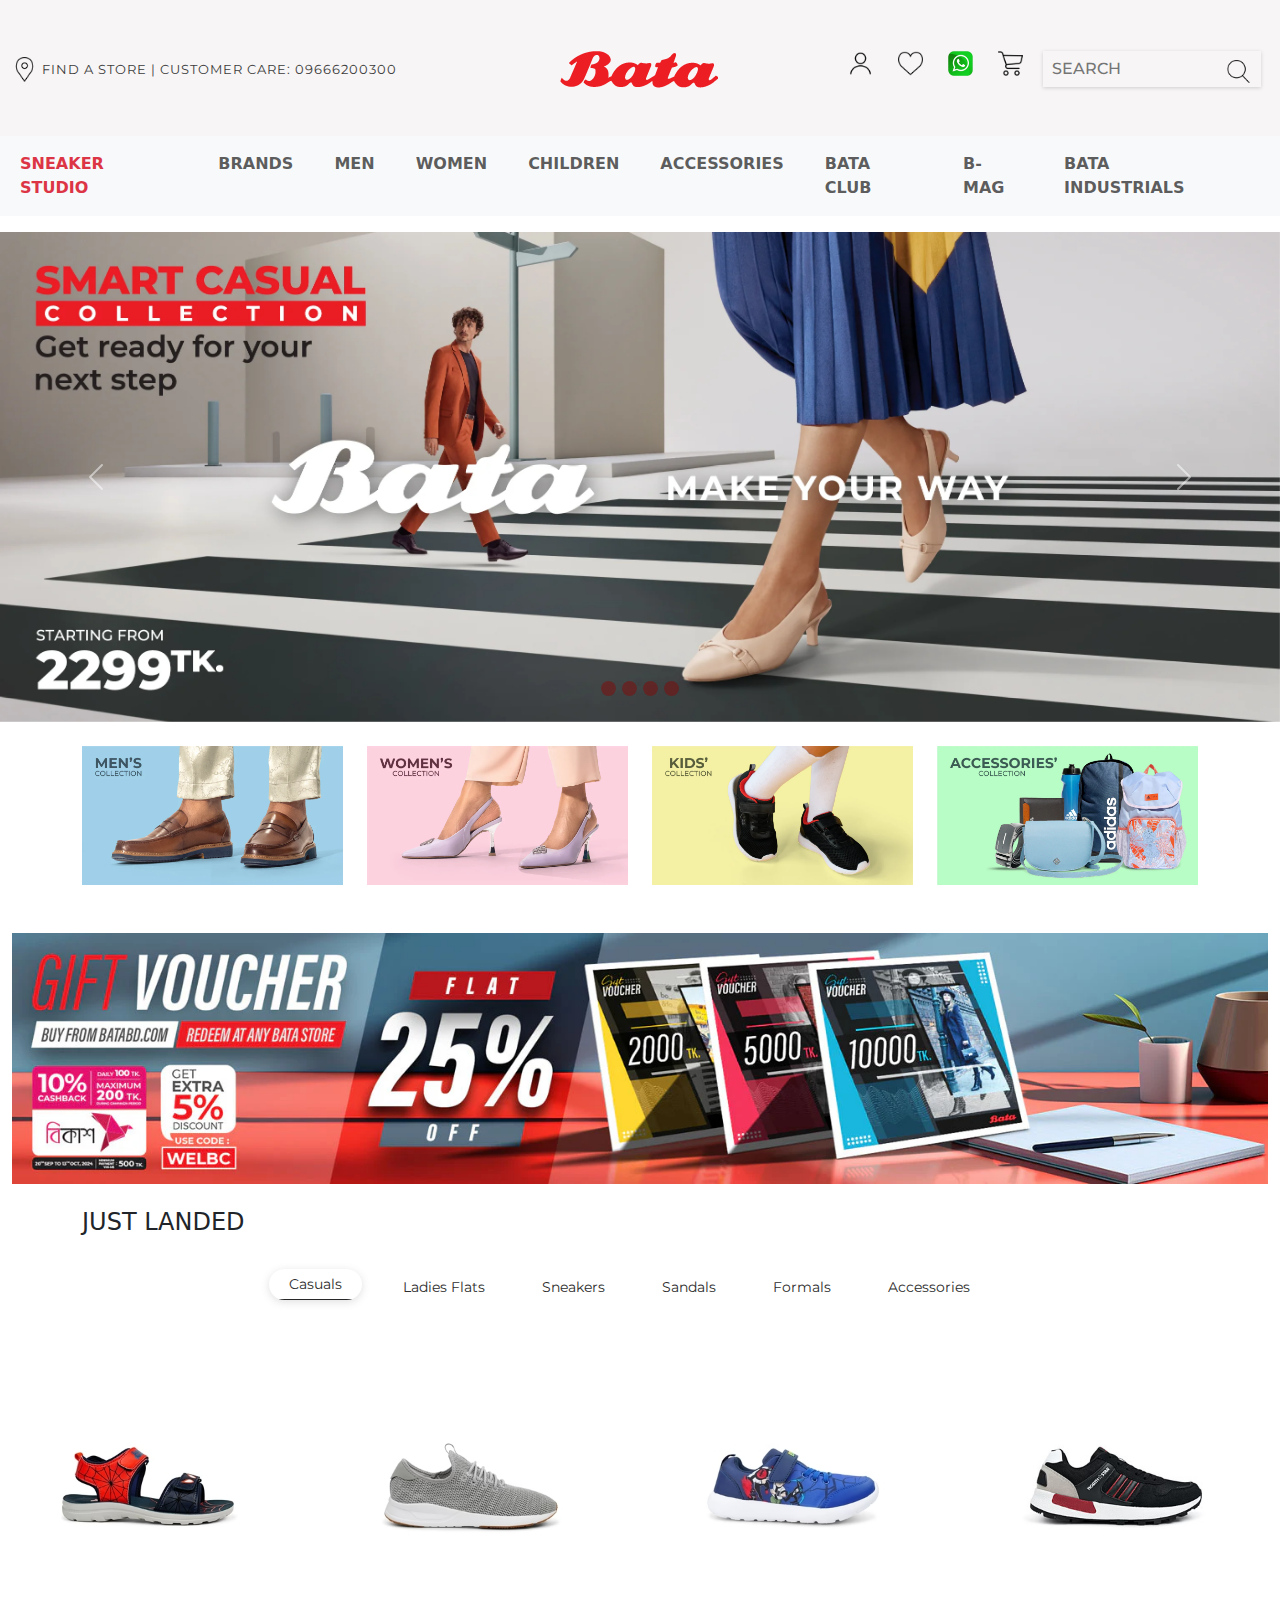
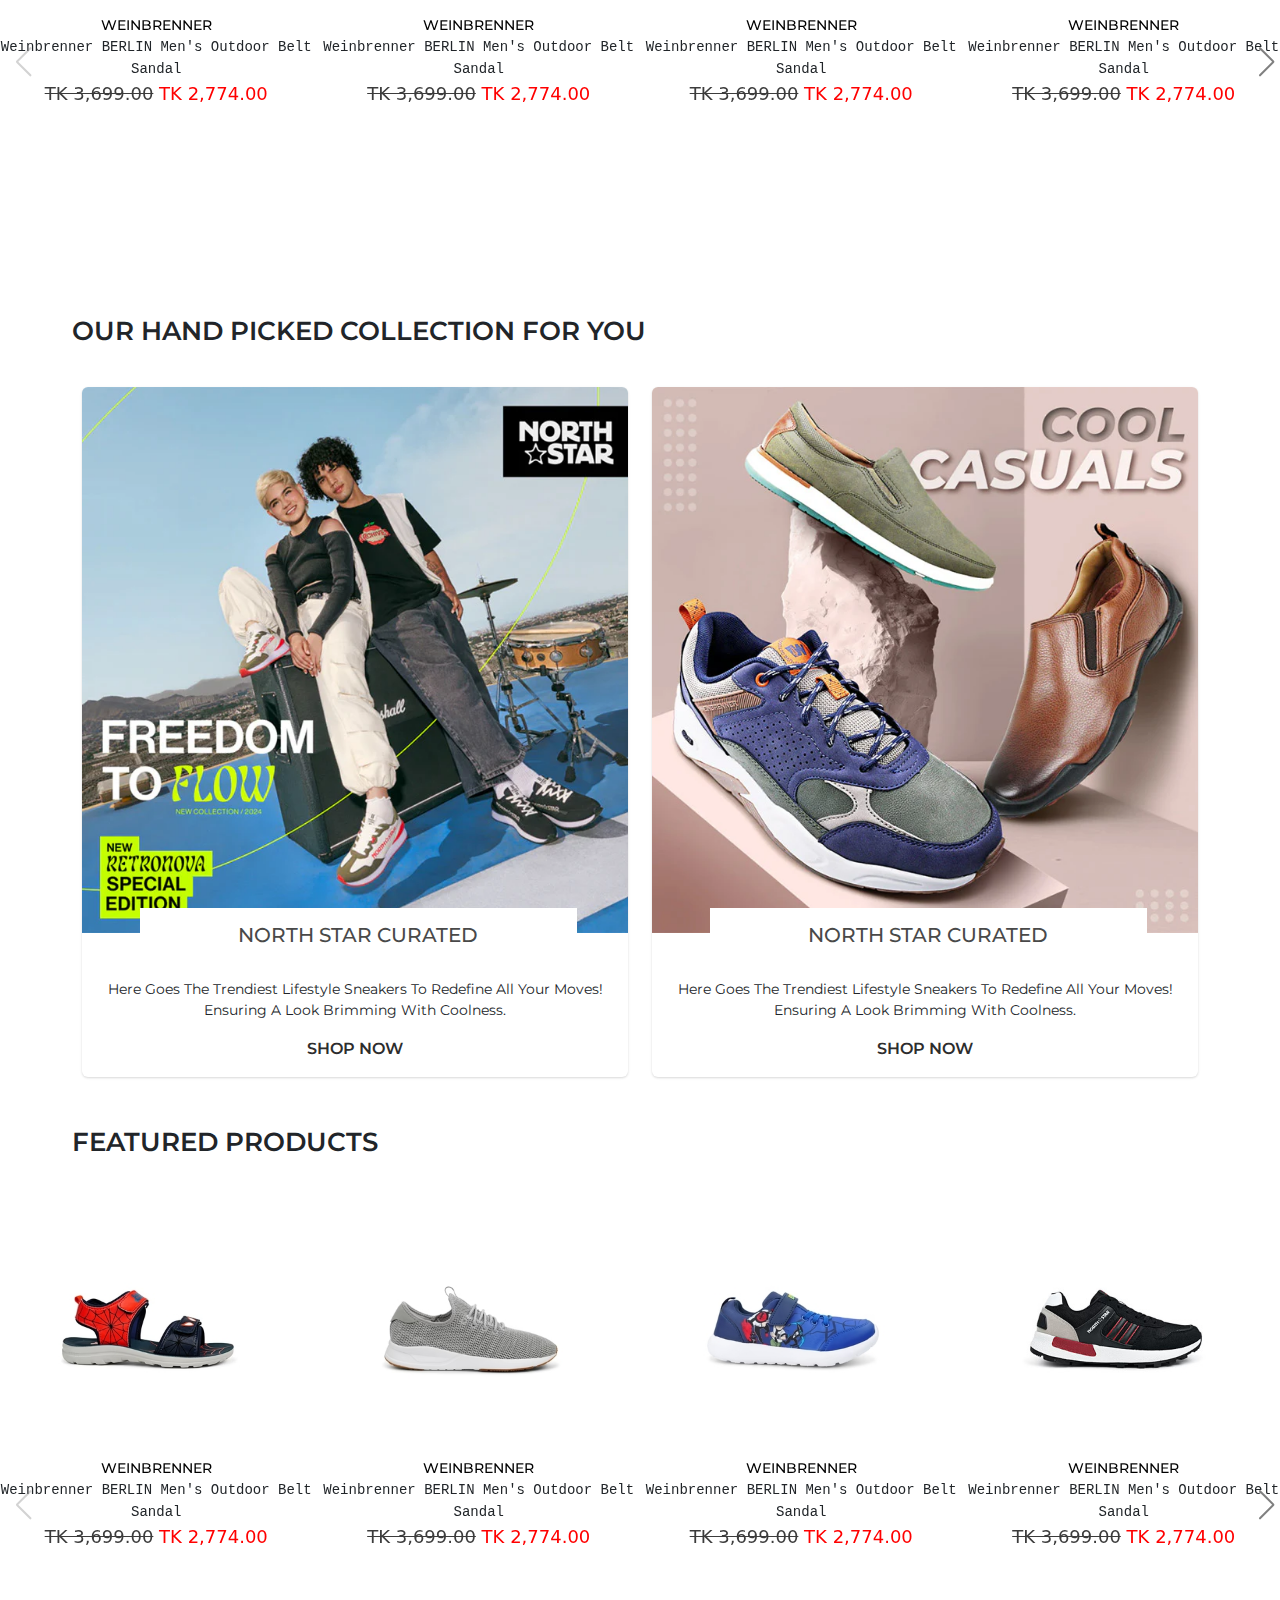
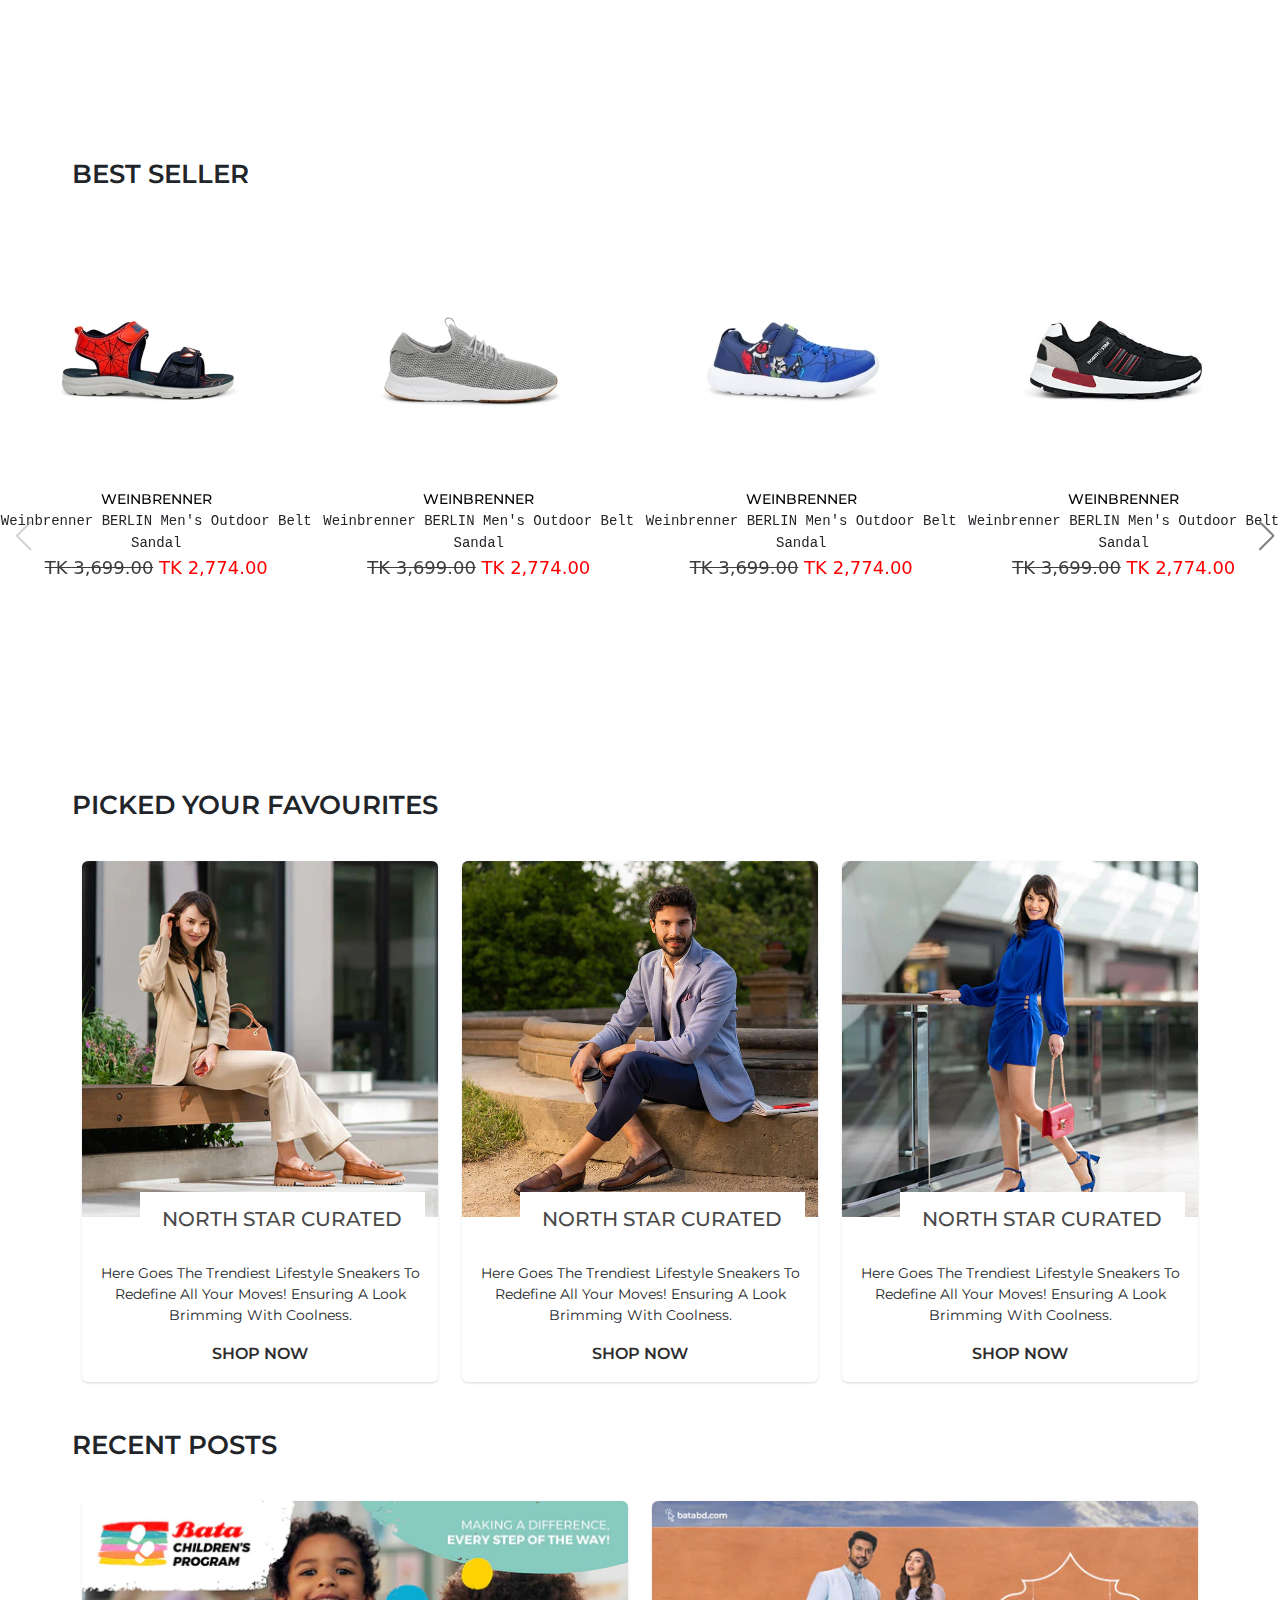
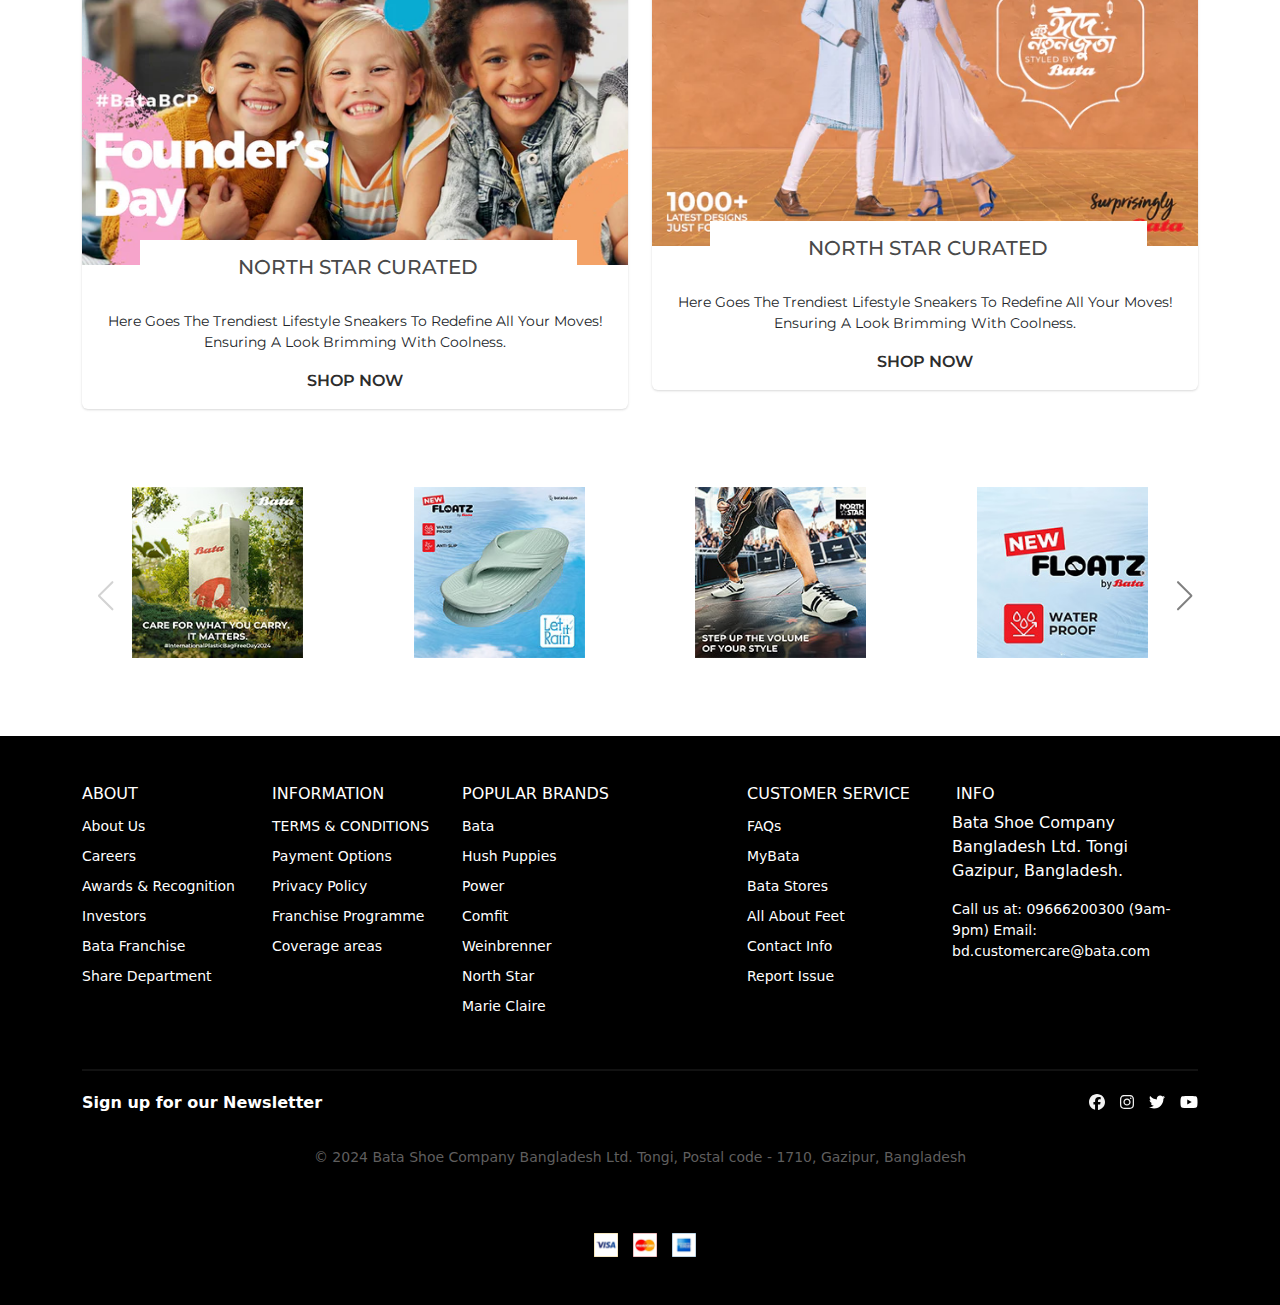
==== commit 370e4d59: "Bata" ====
--- a/index.html
+++ b/index.html
@@ -192,25 +192,25 @@
   <section class="catagory">
     <div class="container mt-4 mb-4">
       <div class="row">
-        <div class="col-3">
+        <div class="col-md-3 col-6 mb-4">
           <div class="catagoru_content">
             <div class="over_lay"></div>
             <img src="img/Bata_imge/men_1_crop.webp" alt="" />
           </div>
         </div>
-        <div class="col-3">
+        <div class="col-md-3 col-6 mb-4">
           <div class="catagoru_content">
             <div class="over_lay"></div>
             <img src="img/Bata_imge/women_1_crop.webp" alt="" />
           </div>
         </div>
-        <div class="col-3">
+        <div class="col-md-3 col-6">
           <div class="catagoru_content">
             <div class="over_lay"></div>
             <img src="img/Bata_imge/kids_1.webp" alt="" />
           </div>
         </div>
-        <div class="col-3">
+        <div class="col-6 col-md-3">
           <div class="catagoru_content">
             <div class="over_lay"></div>
             <img src="img/Bata_imge/accessories_1.webp" alt="" />
@@ -226,7 +226,7 @@
   <section>
     <div class="container-fluid">
       <div class="row">
-        <div class="col-12">
+        <div class="col-md-12">
           <img src="img/Bata_imge/banner-2-d.webp" alt="" width="100%" />
         </div>
       </div>
@@ -890,7 +890,7 @@
     <div class="container mb-5">
       <div class="product_collection">
         <div class="row">
-          <div class="col-6">
+          <div class="col-md-6 col-sm-12">
             <div class="card" style="width: 100%">
               <img src="img/Bata_imge/Banner_crop_center_left.webp" alt="..." />
               <div class="overlay"></div>
@@ -910,7 +910,7 @@
               </div>
             </div>
           </div>
-          <div class="col-6">
+          <div class="col-md-6 col-sm-12">
             <div class="card" style="width: 100%">
               <img src="img/Bata_imge/Banner_crop_center_right.webp" alt="..." />
               <div class="overlay"></div>
@@ -2174,7 +2174,7 @@
     <div class="container mb-5">
       <div class="product_collection">
         <div class="row">
-          <div class="col-4">
+          <div class="col-md-4 col-sm-12">
             <div class="card" style="width: 100%">
               <img src="img/Bata_imge/card_1.webp" alt="..." />
               <div class="overlay2"></div>
@@ -2194,7 +2194,7 @@
               </div>
             </div>
           </div>
-          <div class="col-4">
+          <div class="col-md-4 col-sm-12">
             <div class="card" style="width: 100%">
               <img src="img/Bata_imge/card_2.webp" alt="..." />
               <div class="overlay2"></div>
@@ -2214,7 +2214,7 @@
               </div>
             </div>
           </div>
-          <div class="col-4">
+          <div class="col-md-4 col-sm-12">
             <div class="card" style="width: 100%">
               <img src="img/Bata_imge/card_3.webp" alt="..." />
               <div class="overlay2"></div>
@@ -2251,7 +2251,7 @@
     <div class="container mb-5">
       <div class="product_collection">
         <div class="row">
-          <div class="col-6">
+          <div class="col-md-6 col-sm-12">
             <div class="card" style="width: 100%">
               <img src="img/Bata_imge/left_card.webp" alt="..." />
               <div class="overlay3"></div>
@@ -2271,7 +2271,7 @@
               </div>
             </div>
           </div>
-          <div class="col-6">
+          <div class="col-md-6 col-sm-12">
             <div class="card" style="width: 100%">
               <img src="img/Bata_imge/right_card.webp" alt="..." />
               <div class="overlay3"></div>
@@ -2347,7 +2347,7 @@
     <div class="footer_top mb-5">
       <div class="container">
         <div class="row">
-          <div class="col-2">
+          <div class="col-6 col-md-2">
             <div class="footer_top_content">
               <h6 style="
                     color: white;
@@ -2379,7 +2379,7 @@
               </li>
             </div>
           </div>
-          <div class="col-2">
+          <div class="col-6 col-md-2">
             <div class="footer_top_content">
               <h6 style="
                     color: white;
@@ -2410,7 +2410,7 @@
               </li>
             </div>
           </div>
-          <div class="col-3">
+          <div class="col-6 col-md-3">
             <div class="footer_top_content">
               <h6 style="
                     color: white;
@@ -2447,7 +2447,7 @@
               </li>
             </div>
           </div>
-          <div class="col-2">
+          <div class="col-6 col-md-2">
             <div class="footer_top_content">
               <h6 style="
                     color: white;
@@ -2480,7 +2480,7 @@
               </li>
             </div>
           </div>
-          <div class="col-3">
+          <div class="col-12 col-md-3">
             <div class="footer_top_content">
               <h6 style="
                     color: white;
@@ -2546,7 +2546,7 @@
 
   <script>
     var swiper = new Swiper(".mySwiper", {
-      slidesPerView: 5,
+      slidesPerView: 4,
       spaceBetween: 10,
 
       navigation: {
@@ -2554,12 +2554,16 @@
         prevEl: ".swiper-button-prev",
       },
       breakpoints: {
-        640: {
-          slidesPerView: 2,
+        380: {
+          slidesPerView: 1,
           spaceBetween: 10,
         },
-        768: {
-          slidesPerView: 4,
+        576: {
+          slidesPerView: 1,
+          spaceBetween: 10,
+        },
+        992: {
+          slidesPerView: 2,
           spaceBetween: 10,
         },
         1024: {
--- a/css/style.css
+++ b/css/style.css
@@ -582,3 +582,42 @@
 .text-center img {
   margin-left: 10px;
 }
+/*----------------------------- Responsive part start  ---------------------*/
+
+/* // X-Small devices (portrait phones, less than 576px)
+// No media query for `xs` since this is the default in Bootstrap */
+
+/* // Small devices (landscape phones, 576px and up) */
+@media (min-width: 576px) {
+  .search {
+    opacity: 0;
+  }
+}
+
+/* // Medium devices (tablets, 768px and up) */
+@media (min-width: 768px) {
+  .search {
+    opacity: 0;
+  }
+}
+
+/* // Large devices (desktops, 992px and up) */
+@media (min-width: 992px) {
+  .search {
+    opacity: 1;
+  }
+}
+
+/* // X-Large devices (large desktops, 1200px and up) */
+@media (min-width: 1200px) {
+  .search {
+    opacity: 1;
+  }
+}
+
+/* // XX-Large devices (larger desktops, 1400px and up) */
+@media (min-width: 1400px) {
+  .search {
+    opacity: 1;
+  }
+}
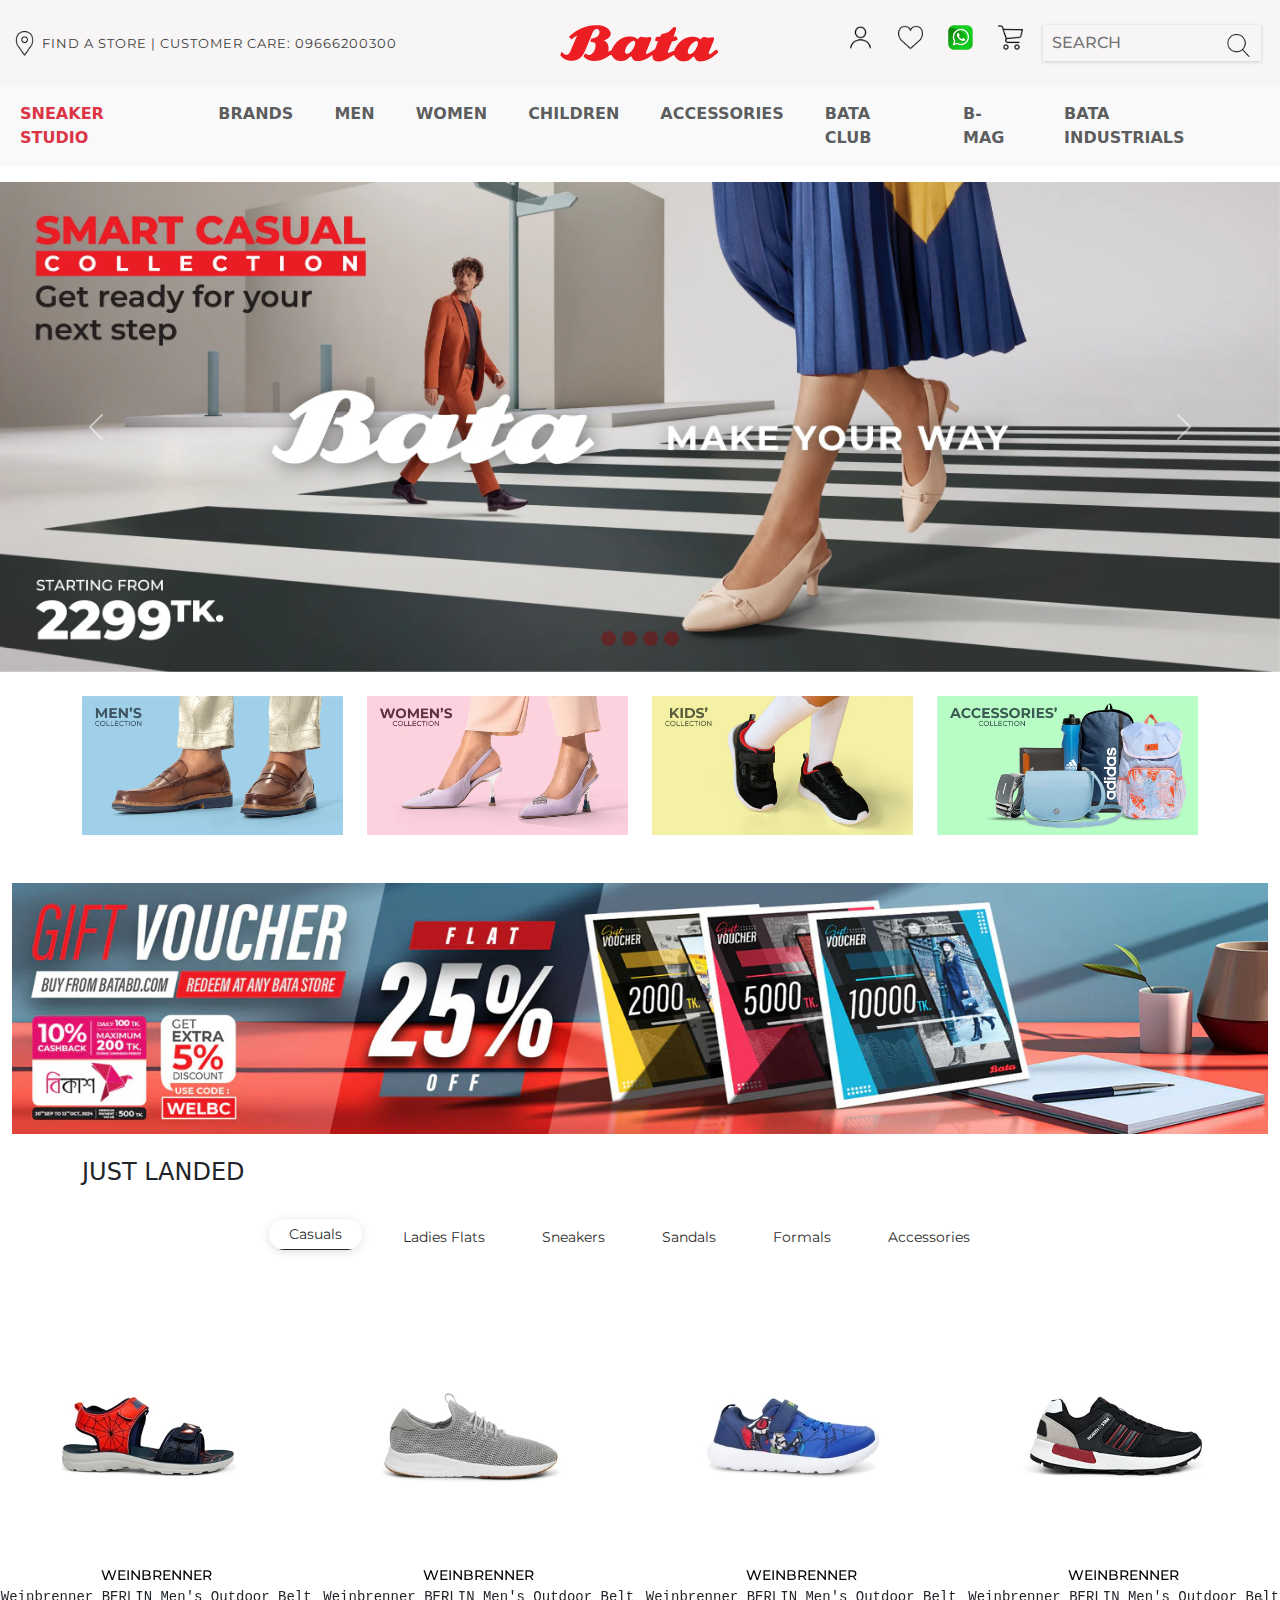
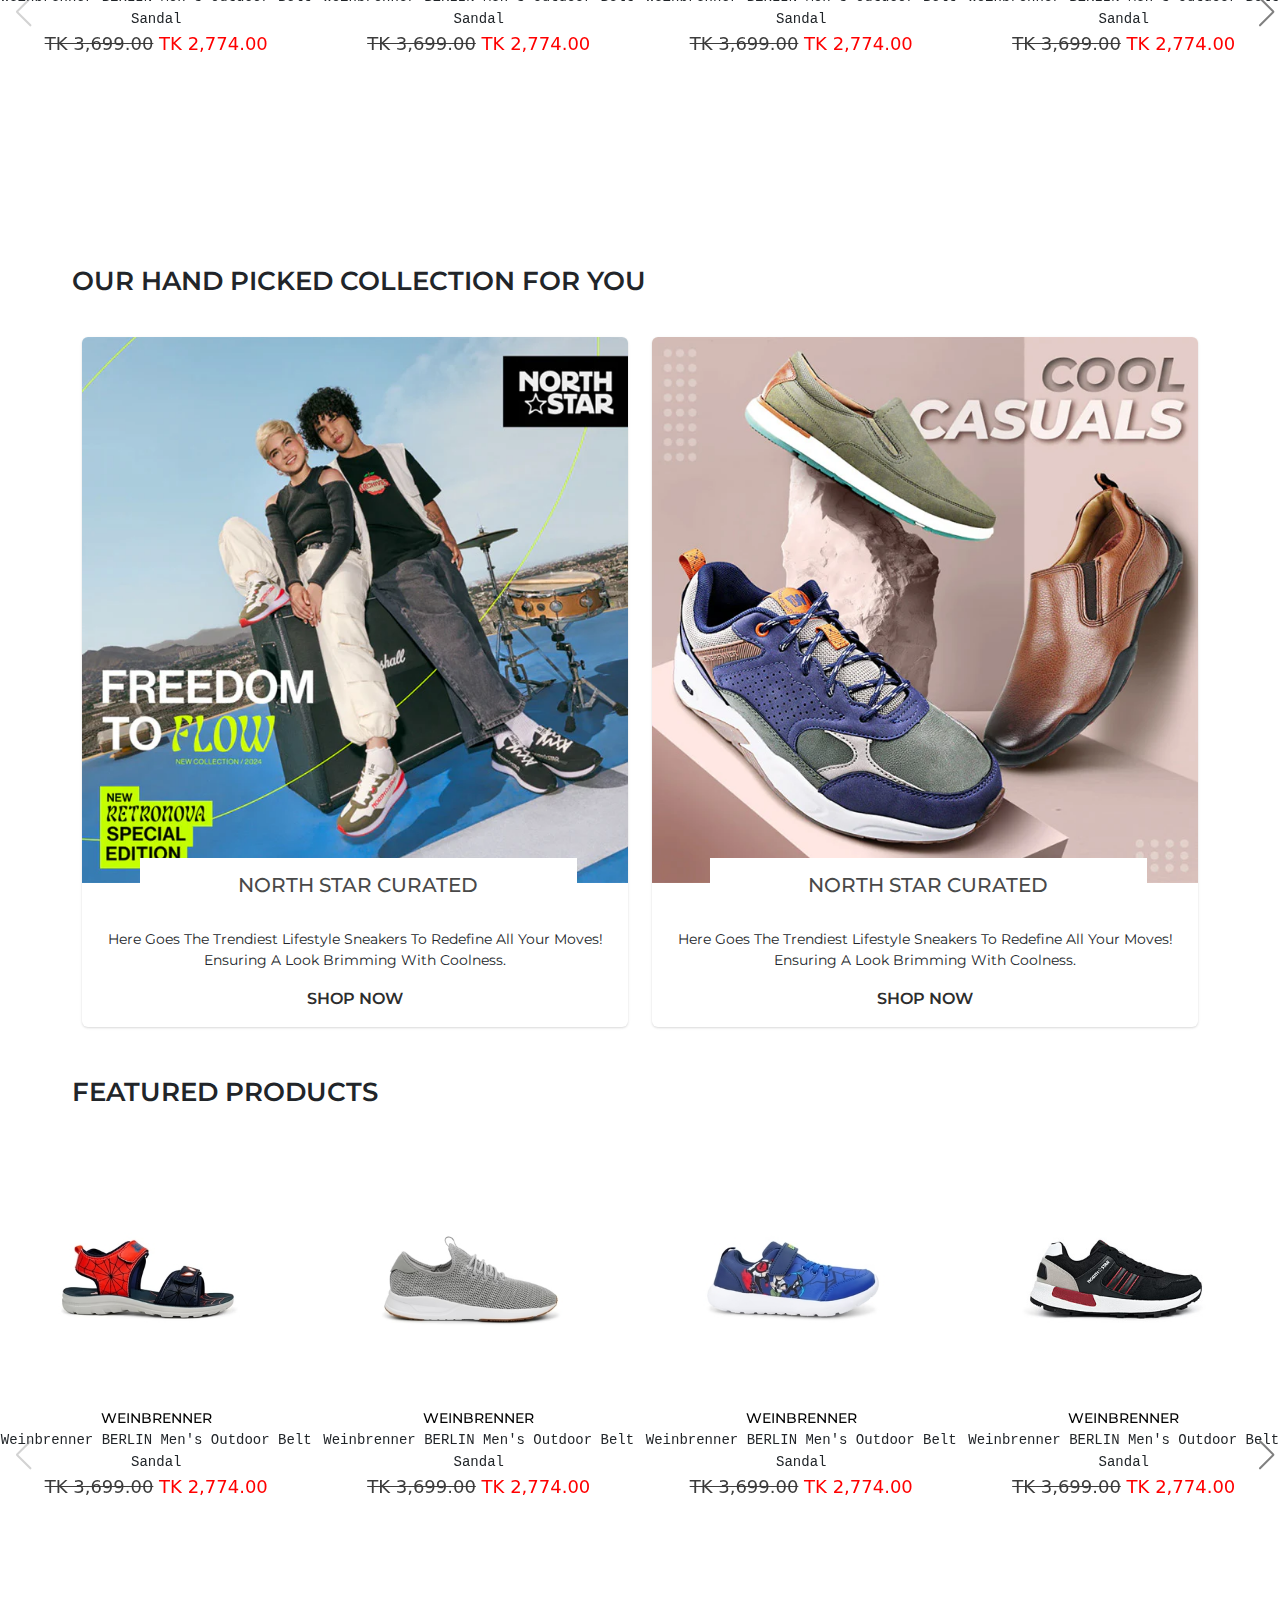
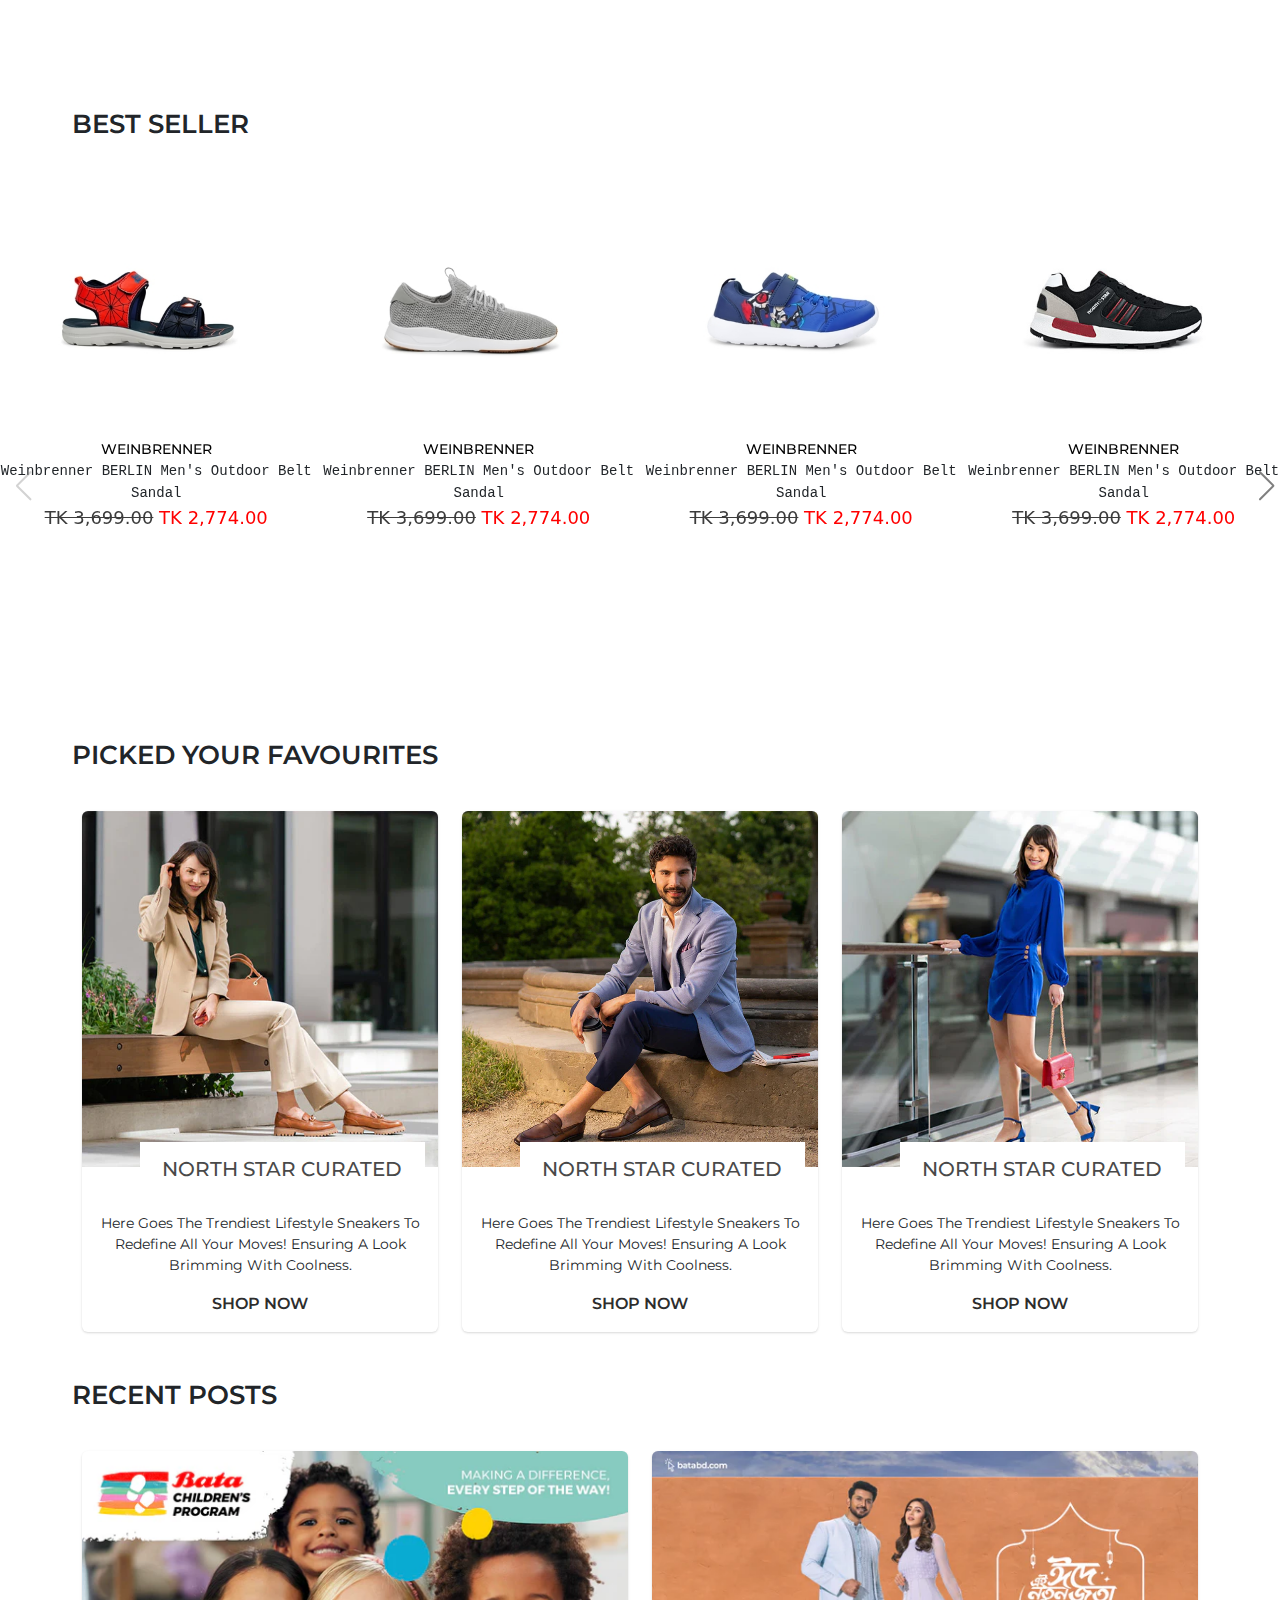
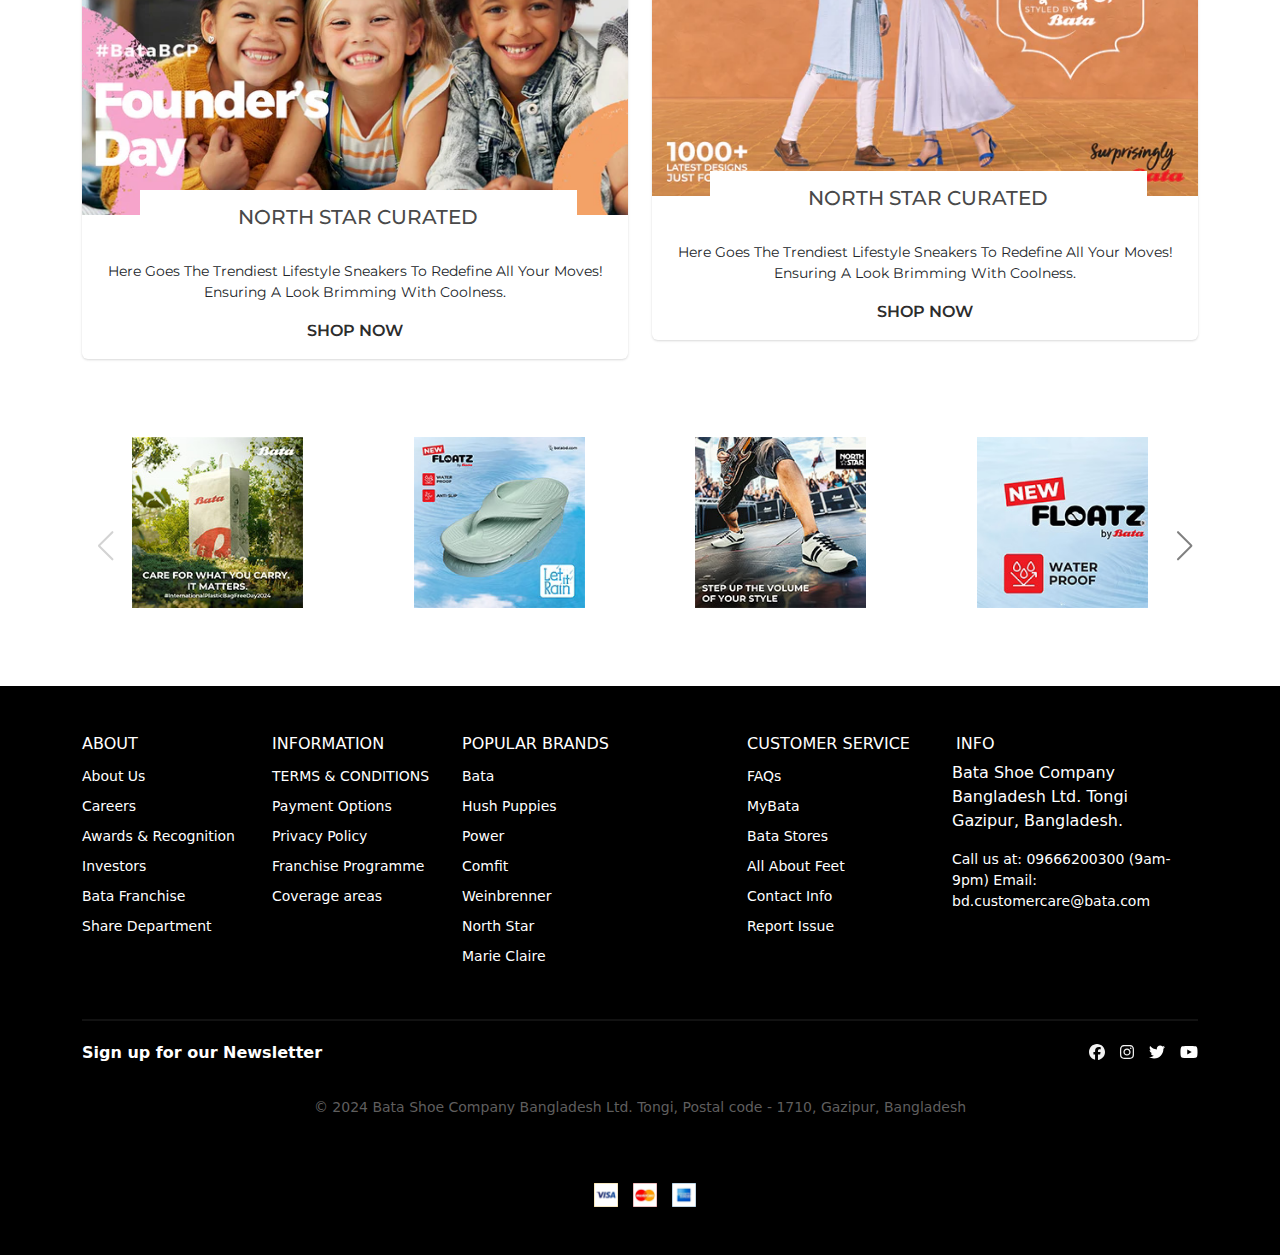
==== commit 396938d0: "bata" ====
--- a/index.html
+++ b/index.html
@@ -1,2578 +1,3938 @@
 <!DOCTYPE html>
 <html lang="en">
-
-<head>
-  <meta charset="UTF-8" />
-  <meta name="viewport" content="width=device-width, initial-scale=1.0" />
-  <title>Bata_Clone</title>
-  <link rel="preconnect" href="https://fonts.googleapis.com" />
-  <link rel="preconnect" href="https://fonts.gstatic.com" crossorigin />
-  <link href="https://fonts.googleapis.com/css2?family=Montserrat:ital,wght@0,100..900;1,100..900&display=swap"
-    rel="stylesheet" />
-  <link rel="stylesheet" href="css/bootstrap.min.css" />
-  <link rel="stylesheet" href="css/all.min.css" />
-  <link rel="stylesheet" href="https://cdn.jsdelivr.net/npm/swiper@11/swiper-bundle.min.css" />
-  <link rel="stylesheet" href="css/style.css" />
-</head>
-
-<body>
-  <!-----------------------------------Hader part Htnl start ------------------------------>
-
-  <section class="main_head container-fluid" style="background-color: rgb(247, 245, 245)">
-    <div class="heder_container">
-      <div class="head_content">
-        <div class="row main_head-content">
-          <div class="col-4 py-4 d-flex align-items-center d">
-            <div class="start_content d-flex justify-content-center align-content-center">
-              <div class="logo">
-                <a href="#">
-                  <img src="img/Bata_imge/placeholder.png" alt="location logo" width="25px" />
+  <head>
+    <meta charset="UTF-8" />
+    <meta name="viewport" content="width=device-width, initial-scale=1.0" />
+    <title>Bata_Clone</title>
+    <link rel="preconnect" href="https://fonts.googleapis.com" />
+    <link rel="preconnect" href="https://fonts.gstatic.com" crossorigin />
+    <link
+      href="https://fonts.googleapis.com/css2?family=Montserrat:ital,wght@0,100..900;1,100..900&display=swap"
+      rel="stylesheet"
+    />
+    <link rel="stylesheet" href="css/bootstrap.min.css" />
+    <link rel="stylesheet" href="css/all.min.css" />
+    <link
+      rel="stylesheet"
+      href="https://cdn.jsdelivr.net/npm/swiper@11/swiper-bundle.min.css"
+    />
+    <link rel="stylesheet" href="css/style.css" />
+  </head>
+
+  <body>
+    <!-----------------------------------Hader part Htnl start ------------------------------>
+
+    <section
+      class="main_head container-fluid"
+      style="background-color: rgb(247, 245, 245)"
+    >
+      <div class="heder_container">
+        <div class="head_content">
+          <div class="row main_head-content">
+            <div class="col-4 py-4 d-flex align-items-center d">
+              <div
+                class="start_content d-flex justify-content-center align-content-center"
+              >
+                <div class="logo">
+                  <a href="#">
+                    <img
+                      src="img/Bata_imge/placeholder.png"
+                      alt="location logo"
+                      width="25px"
+                    />
+                  </a>
+                </div>
+                <div class="content_s" style="color: #3c3c3c">
+                  <span>Find A Store | Customer care: 09666200300</span>
+                </div>
+              </div>
+            </div>
+            <div class="col-4 py-4">
+              <div
+                class="midel_content d-flex justify-content-center align-items-center"
+              >
+                <img src="img/Bata_imge/logo.png" alt="" />
+              </div>
+            </div>
+            <div class="col-4 d-flex justify-content-center align-items-center">
+              <div
+                class="end_content d-flex justify-content-center align-content-center"
+              >
+                <li>
+                  <a href="#"
+                    ><img src="img/Bata_imge/people.png" alt="" width="25px"
+                  /></a>
+                </li>
+                <li>
+                  <a href="#"
+                    ><img src="img/Bata_imge/like.png" alt="" width="25px"
+                  /></a>
+                </li>
+                <li>
+                  <a href="#"
+                    ><img
+                      src="img/Bata_imge/whatsapp-icon.png"
+                      alt=""
+                      width="25px"
+                  /></a>
+                </li>
+
+                <div class="dropdown dpdw">
+                  <a href="#"
+                    ><img
+                      src="img/Bata_imge/shopping-cart.png"
+                      alt=""
+                      width="25px"
+                  /></a>
+                  <ul class="dropdown-menu drpdwn">
+                    <li>
+                      <a class="dropdown-item my_item" href="#"
+                        >Your cart is currently empty.</a
+                      >
+                    </li>
+                    <li>
+                      <a class="dropdown-item" href="#"
+                        ><button type="button" class="btn-outline-dark">
+                          continue shopping
+                        </button></a
+                      >
+                    </li>
+                  </ul>
+                </div>
+                <li>
+                  <div
+                    class="search d-flex justify-content-center align-content-center"
+                  >
+                    <div class="search_box">
+                      <input
+                        type="search"
+                        placeholder="Search"
+                        aria-label="Search"
+                      />
+                    </div>
+                    <div
+                      class="search_icon d-flex justify-content-center align-items-center"
+                    >
+                      <a href="#">
+                        <img
+                          src="img/Bata_imge/search.png"
+                          alt=""
+                          width="23px"
+                        />
+                      </a>
+                    </div>
+                  </div>
+                </li>
+              </div>
+            </div>
+          </div>
+        </div>
+      </div>
+    </section>
+
+    <!-----------------------------------Hader part Htnl End ------------------------------>
+    <!------------------------------------- Nevbar Html Part Start ---------------------------->
+
+    <section class="naber_main">
+      <nav class="navbar navbar-expand-lg bg-body-tertiary">
+        <div class="container-fluid">
+          <button
+            class="navbar-toggler"
+            type="button"
+            data-bs-toggle="collapse"
+            data-bs-target="#navbarNav"
+            aria-controls="navbarNav"
+            aria-expanded="false"
+            aria-label="Toggle navigation"
+          >
+            <span class="navbar-toggler-icon"></span>
+          </button>
+          <div
+            class="collapse navbar-collapse justify-content-center"
+            id="navbarNav"
+          >
+            <ul class="navbar-nav fw-bold">
+              <li class="nav-item">
+                <a
+                  class="nav-link text-uppercase text-danger"
+                  aria-current="page"
+                  href="#"
+                  >Sneaker Studio
                 </a>
-              </div>
-              <div class="content_s" style="color: #3c3c3c">
-                <span>Find A Store | Customer care: 09666200300</span>
-              </div>
-            </div>
-          </div>
-          <div class="col-4 py-4">
-            <div class="midel_content d-flex justify-content-center align-items-center">
-              <img src="img/Bata_imge/logo.png" alt="" />
-            </div>
-          </div>
-          <div class="col-4 d-flex justify-content-center align-items-center">
-            <div class="end_content d-flex justify-content-center align-content-center">
-              <li>
-                <a href="#"><img src="img/Bata_imge/people.png" alt="" width="25px" /></a>
               </li>
-              <li>
-                <a href="#"><img src="img/Bata_imge/like.png" alt="" width="25px" /></a>
-              </li>
-              <li>
-                <a href="#"><img src="img/Bata_imge/whatsapp-icon.png" alt="" width="25px" /></a>
-              </li>
-
-              <div class="dropdown dpdw">
-                <a href="#"><img src="img/Bata_imge/shopping-cart.png" alt="" width="25px" /></a>
-                <ul class="dropdown-menu drpdwn">
+              <li class="nav-item dropdown text-uppercase">
+                <a
+                  class="nav-link dropdown-toggle"
+                  href="#"
+                  role="button"
+                  data-bs-toggle="dropdown"
+                  aria-expanded="false"
+                >
+                  Brands
+                </a>
+                <ul class="dropdown-menu">
+                  <li><a class="dropdown-item" href="#">Power</a></li>
                   <li>
-                    <a class="dropdown-item my_item" href="#">Your cart is currently empty.</a>
+                    <hr class="dropdown-divider" />
+                  </li>
+                  <li><a class="dropdown-item" href="#">Another action</a></li>
+                  <li>
+                    <hr class="dropdown-divider" />
                   </li>
                   <li>
-                    <a class="dropdown-item" href="#"><button type="button" class="btn-outline-dark">
-                        continue shopping
-                      </button></a>
+                    <a class="dropdown-item" href="#">Something else here</a>
                   </li>
                 </ul>
-              </div>
-              <li>
-                <div class="search d-flex justify-content-center align-content-center">
-                  <div class="search_box">
-                    <input type="search" placeholder="Search" aria-label="Search" />
-                  </div>
-                  <div class="search_icon d-flex justify-content-center align-items-center">
-                    <a href="#">
-                      <img src="img/Bata_imge/search.png" alt="" width="23px" />
+              </li>
+              <li class="nav-item">
+                <a class="nav-link" href="#">MEN </a>
+              </li>
+              <li class="nav-item">
+                <a class="nav-link" href="#">WOMEN </a>
+              </li>
+              <li class="nav-item">
+                <a class="nav-link" href="#">CHILDREN </a>
+              </li>
+              <li class="nav-item">
+                <a class="nav-link" href="#">ACCESSORIES </a>
+              </li>
+              <li class="nav-item">
+                <a class="nav-link" href="#">BATA CLUB </a>
+              </li>
+              <li class="nav-item">
+                <a class="nav-link" href="#">B-MAG </a>
+              </li>
+              <li class="nav-item">
+                <a class="nav-link text-uppercase" href="#">Bata Industrials</a>
+              </li>
+            </ul>
+          </div>
+        </div>
+      </nav>
+    </section>
+
+    <!------------------------------------- Nevbar Html Part End ---------------------------->
+
+    <!-- --------------- small and media device navbar html part start -------------------- -->
+    <!-- <header>
+      <nav class="navbar bg-body-tertiary fixed-top">
+        <div class="container-fluid">
+          <! <a class="navbar-brand" href="#">Offcanvas navbar</a> -->
+    <!---- <button
+            class="navbar-toggler"
+            type="button"
+            data-bs-toggle="offcanvas"
+            data-bs-target="#offcanvasNavbar"
+            aria-controls="offcanvasNavbar"
+            aria-label="Toggle navigation"
+          >
+            <span class="navbar-toggler-icon"></span>
+          </button>
+
+          <div class="d-flex">
+            <div
+              class="offcanvas offcanvas-start"
+              tabindex="-1"
+              id="offcanvasNavbar"
+              aria-labelledby="offcanvasNavbarLabel"
+            >
+              <div class="offcanvas-header">
+                <h5 class="offcanvas-title" id="offcanvasNavbarLabel">
+                  Offcanvas
+                </h5>
+                <button
+                  type="button"
+                  class="btn-close"
+                  data-bs-dismiss="offcanvas"
+                  aria-label="Close"
+                ></button>
+              </div>
+              <div class="offcanvas-body">
+                <ul class="navbar-nav justify-content-end flex-grow-1 pe-3">
+                  <li class="nav-item">
+                    <a class="nav-link active" aria-current="page" href="#"
+                      >Home</a
+                    >
+                  </li>
+                  <li class="nav-item">
+                    <a class="nav-link" href="#">Link</a>
+                  </li>
+                  <li class="nav-item dropdown">
+                    <a
+                      class="nav-link dropdown-toggle"
+                      href="#"
+                      role="button"
+                      data-bs-toggle="dropdown"
+                      aria-expanded="false"
+                    >
+                      Dropdown
                     </a>
-                  </div>
-                </div>
-              </li>
+                    <ul class="dropdown-menu">
+                      <li><a class="dropdown-item" href="#">Action</a></li>
+                      <li>
+                        <a class="dropdown-item" href="#">Another action</a>
+                      </li>
+                      <li>
+                        <hr class="dropdown-divider" />
+                      </li>
+                      <li>
+                        <a class="dropdown-item" href="#"
+                          >Something else here</a
+                        >
+                      </li>
+                    </ul>
+                  </li>
+                </ul>
+                <form class="d-flex mt-3" role="search">
+                  <input
+                    class="form-control me-2"
+                    type="search"
+                    placeholder="Search"
+                    aria-label="Search"
+                  />
+                  <button class="btn btn-outline-success" type="submit">
+                    Search
+                  </button>
+                </form>
+              </div>
+            </div>
+
+            <div>
+              <p>
+                bataw Lorem ipsum, dolor sit amet consectetur adipisicing elit.
+                Illum minima aperiam tenetur quisquam, nam rerum.
+              </p>
+            </div>
+            <div>
+              <p>bata</p>
+            </div>
+          </div>
+        </div>
+      </nav>
+    </header> -->
+    <!-- --------------- small and media device navbar html part start -------------------- -->
+
+    <!------------------------------------- Banner Caresol Html Part Start ---------------------------->
+    <section class="banner pt-3">
+      <div
+        id="carouselExampleIndicators"
+        class="carousel slide"
+        data-bs-ride="carousel"
+        data-bs-interval="2000"
+      >
+        <div class="carousel-indicators">
+          <button
+            type="button"
+            data-bs-target="#carouselExampleIndicators"
+            data-bs-slide-to="0"
+            class="active"
+            aria-current="true"
+            aria-label="Slide 1"
+          ></button>
+          <button
+            type="button"
+            data-bs-target="#carouselExampleIndicators"
+            data-bs-slide-to="1"
+            aria-label="Slide 2"
+          ></button>
+          <button
+            type="button"
+            data-bs-target="#carouselExampleIndicators"
+            data-bs-slide-to="2"
+            aria-label="Slide 3"
+          ></button>
+          <button
+            type="button"
+            data-bs-target="#carouselExampleIndicators"
+            data-bs-slide-to="3"
+            aria-label="Slide 4"
+          ></button>
+        </div>
+        <div class="carousel-inner">
+          <div class="carousel-item active">
+            <img
+              src="img/Bata_imge/banner-1.webp"
+              class="d-block w-100"
+              alt="..."
+            />
+          </div>
+          <div class="carousel-item">
+            <img
+              src="img/Bata_imge/banner-2.webp"
+              class="d-block w-100"
+              alt="..."
+            />
+          </div>
+          <div class="carousel-item">
+            <img
+              src="img/Bata_imge/banner-3.webp"
+              class="d-block w-100"
+              alt="..."
+            />
+          </div>
+          <div class="carousel-item">
+            <img
+              src="img/Bata_imge/banner_4.webp"
+              class="d-block w-100"
+              alt="..."
+            />
+          </div>
+        </div>
+        <button
+          class="carousel-control-prev"
+          type="button"
+          data-bs-target="#carouselExampleIndicators"
+          data-bs-slide="prev"
+        >
+          <span class="carousel-control-prev-icon" aria-hidden="true"></span>
+          <span class="visually-hidden">Previous</span>
+        </button>
+        <button
+          class="carousel-control-next"
+          type="button"
+          data-bs-target="#carouselExampleIndicators"
+          data-bs-slide="next"
+        >
+          <span class="carousel-control-next-icon" aria-hidden="true"></span>
+          <span class="visually-hidden">Next</span>
+        </button>
+      </div>
+    </section>
+    <!------------------------------------- Banner Caresol Html Part End ---------------------------->
+
+    <!-------------------------------------  Catagori Html Part Start ---------------------------->
+    <section class="catagory">
+      <div class="container mt-4 mb-4">
+        <div class="row">
+          <div class="col-md-3 col-6 mb-4">
+            <div class="catagoru_content">
+              <div class="over_lay"></div>
+              <img src="img/Bata_imge/men_1_crop.webp" alt="" />
+            </div>
+          </div>
+          <div class="col-md-3 col-6 mb-4">
+            <div class="catagoru_content">
+              <div class="over_lay"></div>
+              <img src="img/Bata_imge/women_1_crop.webp" alt="" />
+            </div>
+          </div>
+          <div class="col-md-3 col-6">
+            <div class="catagoru_content">
+              <div class="over_lay"></div>
+              <img src="img/Bata_imge/kids_1.webp" alt="" />
+            </div>
+          </div>
+          <div class="col-6 col-md-3">
+            <div class="catagoru_content">
+              <div class="over_lay"></div>
+              <img src="img/Bata_imge/accessories_1.webp" alt="" />
             </div>
           </div>
         </div>
       </div>
-    </div>
-  </section>
-
-  <!-----------------------------------Hader part Htnl End ------------------------------>
-  <!------------------------------------- Nevbar Html Part Start ---------------------------->
-
-  <section class="naber_main">
-    <nav class="navbar navbar-expand-lg bg-body-tertiary">
+    </section>
+    <!------------------------------------- Catagori Caresol Html Part End ---------------------------->
+
+    <!----------------------------------------- Midle Banner Html Start ------------------------------->
+
+    <section>
       <div class="container-fluid">
-        <button class="navbar-toggler" type="button" data-bs-toggle="collapse" data-bs-target="#navbarNav"
-          aria-controls="navbarNav" aria-expanded="false" aria-label="Toggle navigation">
-          <span class="navbar-toggler-icon"></span>
-        </button>
-        <div class="collapse navbar-collapse justify-content-center" id="navbarNav">
-          <ul class="navbar-nav fw-bold">
-            <li class="nav-item">
-              <a class="nav-link text-uppercase text-danger" aria-current="page" href="#">Sneaker Studio
-              </a>
-            </li>
-            <li class="nav-item dropdown text-uppercase">
-              <a class="nav-link dropdown-toggle" href="#" role="button" data-bs-toggle="dropdown"
-                aria-expanded="false">
-                Brands
-              </a>
-              <ul class="dropdown-menu">
-                <li><a class="dropdown-item" href="#">Power</a></li>
-                <li>
-                  <hr class="dropdown-divider" />
-                </li>
-                <li><a class="dropdown-item" href="#">Another action</a></li>
-                <li>
-                  <hr class="dropdown-divider" />
-                </li>
-                <li>
-                  <a class="dropdown-item" href="#">Something else here</a>
-                </li>
-              </ul>
-            </li>
-            <li class="nav-item">
-              <a class="nav-link" href="#">MEN </a>
-            </li>
-            <li class="nav-item">
-              <a class="nav-link" href="#">WOMEN </a>
-            </li>
-            <li class="nav-item">
-              <a class="nav-link" href="#">CHILDREN </a>
-            </li>
-            <li class="nav-item">
-              <a class="nav-link" href="#">ACCESSORIES </a>
-            </li>
-            <li class="nav-item">
-              <a class="nav-link" href="#">BATA CLUB </a>
-            </li>
-            <li class="nav-item">
-              <a class="nav-link" href="#">B-MAG </a>
-            </li>
-            <li class="nav-item">
-              <a class="nav-link text-uppercase" href="#">Bata Industrials</a>
-            </li>
-          </ul>
+        <div class="row">
+          <div class="col-md-12">
+            <img src="img/Bata_imge/banner-2-d.webp" alt="" width="100%" />
+          </div>
         </div>
       </div>
-    </nav>
-  </section>
-
-  <!------------------------------------- Nevbar Html Part End ---------------------------->
-
-  <!------------------------------------- Banner Caresol Html Part Start ---------------------------->
-  <section class="banner pt-3">
-    <div id="carouselExampleIndicators" class="carousel slide" data-bs-ride="carousel" data-bs-interval="2000">
-      <div class="carousel-indicators">
-        <button type="button" data-bs-target="#carouselExampleIndicators" data-bs-slide-to="0" class="active"
-          aria-current="true" aria-label="Slide 1"></button>
-        <button type="button" data-bs-target="#carouselExampleIndicators" data-bs-slide-to="1"
-          aria-label="Slide 2"></button>
-        <button type="button" data-bs-target="#carouselExampleIndicators" data-bs-slide-to="2"
-          aria-label="Slide 3"></button>
-        <button type="button" data-bs-target="#carouselExampleIndicators" data-bs-slide-to="3"
-          aria-label="Slide 4"></button>
-      </div>
-      <div class="carousel-inner">
-        <div class="carousel-item active">
-          <img src="img/Bata_imge/banner-1.webp" class="d-block w-100" alt="..." />
-        </div>
-        <div class="carousel-item">
-          <img src="img/Bata_imge/banner-2.webp" class="d-block w-100" alt="..." />
-        </div>
-        <div class="carousel-item">
-          <img src="img/Bata_imge/banner-3.webp" class="d-block w-100" alt="..." />
-        </div>
-        <div class="carousel-item">
-          <img src="img/Bata_imge/banner_4.webp" class="d-block w-100" alt="..." />
+    </section>
+
+    <!----------------------------------------- Midle Banner Html end ------------------------------->
+    <!----------------------------------------- Catagory titel Html start ------------------------------->
+
+    <section>
+      <div class="container">
+        <div class="row mt-4 mb-4">
+          <div class="col-12">
+            <h4 class="">JUST LANDED</h4>
+          </div>
         </div>
       </div>
-      <button class="carousel-control-prev" type="button" data-bs-target="#carouselExampleIndicators"
-        data-bs-slide="prev">
-        <span class="carousel-control-prev-icon" aria-hidden="true"></span>
-        <span class="visually-hidden">Previous</span>
-      </button>
-      <button class="carousel-control-next" type="button" data-bs-target="#carouselExampleIndicators"
-        data-bs-slide="next">
-        <span class="carousel-control-next-icon" aria-hidden="true"></span>
-        <span class="visually-hidden">Next</span>
-      </button>
-    </div>
-  </section>
-  <!------------------------------------- Banner Caresol Html Part End ---------------------------->
-
-  <!-------------------------------------  Catagori Html Part Start ---------------------------->
-  <section class="catagory">
-    <div class="container mt-4 mb-4">
-      <div class="row">
-        <div class="col-md-3 col-6 mb-4">
-          <div class="catagoru_content">
-            <div class="over_lay"></div>
-            <img src="img/Bata_imge/men_1_crop.webp" alt="" />
+    </section>
+    <!----------------------------------------- Catagory titel Html end ------------------------------->
+
+    <!----------------------------------------- Product list Html Start ------------------------------->
+    <section>
+      <ul class="nav nav-box justify-content-center mb-4">
+        <li class="nav-item">
+          <a class="nav-link active act" aria-current="page" href="#"
+            >Casuals</a
+          >
+        </li>
+        <li class="nav-item">
+          <a class="nav-link" href="#"> Ladies Flats </a>
+        </li>
+        <li class="nav-item">
+          <a class="nav-link" href="#">Sneakers</a>
+        </li>
+        <li class="nav-item">
+          <a class="nav-link" href="#">Sandals</a>
+        </li>
+        <li class="nav-item">
+          <a class="nav-link" href="#">Formals</a>
+        </li>
+        <li class="nav-item">
+          <a class="nav-link" href="#">Accessories</a>
+        </li>
+      </ul>
+    </section>
+    <!----------------------------------------- Product list Html end ------------------------------->
+
+    <!-------------------------------------------- Lofer part html start ------------------------------->
+    <section style="margin: 50px 0">
+      <!-- Swiper -->
+      <div class="swiper mySwiper">
+        <div class="swiper-wrapper">
+          <div class="swiper-slide">
+            <div class="main_product">
+              <div class="product_content">
+                <div class="product_img">
+                  <img class="img1" src="img/Bata_imge/shoe_win_5.jpg" alt="" />
+                  <img
+                    class="img2"
+                    src="img/Bata_imge/shoe_hover_5.jpg"
+                    alt=""
+                  />
+                </div>
+                <div class="text_content" style="text-align: center">
+                  <samp class="size">
+                    <a style="text-decoration: none; color: #3c3c3c" href="#"
+                      >10</a
+                    ></samp
+                  >
+                  <samp class="size">
+                    <a style="text-decoration: none; color: #3c3c3c" href="#"
+                      >9</a
+                    ></samp
+                  >
+                  <samp class="size">
+                    <a style="text-decoration: none; color: #3c3c3c" href="#"
+                      >8</a
+                    ></samp
+                  >
+                  <samp class="size">
+                    <a style="text-decoration: none; color: #3c3c3c" href="#"
+                      >7</a
+                    ></samp
+                  >
+                  <samp class="size">
+                    <a style="text-decoration: none; color: #3c3c3c" href="#"
+                      >+1</a
+                    ></samp
+                  >
+                  <samp
+                    style="
+                      font-family: Montserrat, sans-serif;
+                      color: #000;
+                      font-size: 14px;
+                      font-weight: 500;
+                      text-transform: uppercase;
+                      display: block;
+                    "
+                  >
+                    Weinbrenner
+                  </samp>
+                  <samp
+                    style="
+                      text-transform: capitalize;
+                      font-size: 14px;
+                      line-height: 22px;
+                      font-weight: 500;
+                      display: block;
+                    "
+                  >
+                    Weinbrenner BERLIN Men's Outdoor Belt Sandal
+                  </samp>
+                  <span style="color: #3c3c3c">
+                    <del>TK 3,699.00</del>
+                  </span>
+
+                  <span style="color: red">TK 2,774.00</span>
+                  <div class="btn_container">
+                    <button class="product_button" type="button">
+                      Shop now
+                    </button>
+                    <div class="cyical"></div>
+                  </div>
+                </div>
+
+                <img
+                  class="like"
+                  src="img/Bata_imge/like.png"
+                  alt=""
+                  width="20px"
+                />
+              </div>
+            </div>
+          </div>
+          <div class="swiper-slide">
+            <div class="main_product">
+              <div class="product_content">
+                <div class="product_img">
+                  <img class="img1" src="img/Bata_imge/shoe_win_3.jpg" alt="" />
+                  <img
+                    class="img2"
+                    src="img/Bata_imge/shoe_hover_3.jpg"
+                    alt=""
+                  />
+                </div>
+                <div class="text_content" style="text-align: center">
+                  <samp class="size">
+                    <a style="text-decoration: none; color: #3c3c3c" href="#"
+                      >10</a
+                    ></samp
+                  >
+                  <samp class="size">
+                    <a style="text-decoration: none; color: #3c3c3c" href="#"
+                      >9</a
+                    ></samp
+                  >
+                  <samp class="size">
+                    <a style="text-decoration: none; color: #3c3c3c" href="#"
+                      >8</a
+                    ></samp
+                  >
+                  <samp class="size">
+                    <a style="text-decoration: none; color: #3c3c3c" href="#"
+                      >7</a
+                    ></samp
+                  >
+                  <samp class="size">
+                    <a style="text-decoration: none; color: #3c3c3c" href="#"
+                      >+1</a
+                    ></samp
+                  >
+                  <samp
+                    style="
+                      font-family: Montserrat, sans-serif;
+                      color: #000;
+                      font-size: 14px;
+                      font-weight: 500;
+                      text-transform: uppercase;
+                      display: block;
+                    "
+                  >
+                    Weinbrenner
+                  </samp>
+                  <samp
+                    style="
+                      text-transform: capitalize;
+                      font-size: 14px;
+                      line-height: 22px;
+                      font-weight: 500;
+                      display: block;
+                    "
+                  >
+                    Weinbrenner BERLIN Men's Outdoor Belt Sandal
+                  </samp>
+                  <span style="color: #3c3c3c">
+                    <del>TK 3,699.00</del>
+                  </span>
+
+                  <span style="color: red">TK 2,774.00</span>
+                  <div class="btn_container">
+                    <button class="product_button" type="button">
+                      Shop now
+                    </button>
+                    <div class="cyical"></div>
+                  </div>
+                </div>
+
+                <img
+                  class="like"
+                  src="img/Bata_imge/like.png"
+                  alt=""
+                  width="20px"
+                />
+              </div>
+            </div>
+          </div>
+          <div class="swiper-slide">
+            <div class="main_product">
+              <div class="product_content">
+                <div class="product_img">
+                  <img class="img1" src="img/Bata_imge/shoe_win_1.jpg" alt="" />
+                  <img
+                    class="img2"
+                    src="img/Bata_imge/shoe_hover_1.jpg"
+                    alt=""
+                  />
+                </div>
+                <div class="text_content" style="text-align: center">
+                  <samp class="size">
+                    <a style="text-decoration: none; color: #3c3c3c" href="#"
+                      >10</a
+                    ></samp
+                  >
+                  <samp class="size">
+                    <a style="text-decoration: none; color: #3c3c3c" href="#"
+                      >9</a
+                    ></samp
+                  >
+                  <samp class="size">
+                    <a style="text-decoration: none; color: #3c3c3c" href="#"
+                      >8</a
+                    ></samp
+                  >
+                  <samp class="size">
+                    <a style="text-decoration: none; color: #3c3c3c" href="#"
+                      >7</a
+                    ></samp
+                  >
+                  <samp class="size">
+                    <a style="text-decoration: none; color: #3c3c3c" href="#"
+                      >+1</a
+                    ></samp
+                  >
+                  <samp
+                    style="
+                      font-family: Montserrat, sans-serif;
+                      color: #000;
+                      font-size: 14px;
+                      font-weight: 500;
+                      text-transform: uppercase;
+                      display: block;
+                    "
+                  >
+                    Weinbrenner
+                  </samp>
+                  <samp
+                    style="
+                      text-transform: capitalize;
+                      font-size: 14px;
+                      line-height: 22px;
+                      font-weight: 500;
+                      display: block;
+                    "
+                  >
+                    Weinbrenner BERLIN Men's Outdoor Belt Sandal
+                  </samp>
+                  <span style="color: #3c3c3c">
+                    <del>TK 3,699.00</del>
+                  </span>
+
+                  <span style="color: red">TK 2,774.00</span>
+                  <div class="btn_container">
+                    <button class="product_button" type="button">
+                      Shop now
+                    </button>
+                    <div class="cyical"></div>
+                  </div>
+                </div>
+
+                <img
+                  class="like"
+                  src="img/Bata_imge/like.png"
+                  alt=""
+                  width="20px"
+                />
+              </div>
+            </div>
+          </div>
+          <div class="swiper-slide">
+            <div class="main_product">
+              <div class="product_content">
+                <div class="product_img">
+                  <img
+                    class="img1"
+                    src="img/Bata_imge/lofer_win_8.jpg"
+                    alt=""
+                  />
+                  <img
+                    class="img2"
+                    src="img/Bata_imge/lofer_hover_8.jpg"
+                    alt=""
+                  />
+                </div>
+                <div class="text_content" style="text-align: center">
+                  <samp class="size">
+                    <a style="text-decoration: none; color: #3c3c3c" href="#"
+                      >10</a
+                    ></samp
+                  >
+                  <samp class="size">
+                    <a style="text-decoration: none; color: #3c3c3c" href="#"
+                      >9</a
+                    ></samp
+                  >
+                  <samp class="size">
+                    <a style="text-decoration: none; color: #3c3c3c" href="#"
+                      >8</a
+                    ></samp
+                  >
+                  <samp class="size">
+                    <a style="text-decoration: none; color: #3c3c3c" href="#"
+                      >7</a
+                    ></samp
+                  >
+                  <samp class="size">
+                    <a style="text-decoration: none; color: #3c3c3c" href="#"
+                      >+1</a
+                    ></samp
+                  >
+                  <samp
+                    style="
+                      font-family: Montserrat, sans-serif;
+                      color: #000;
+                      font-size: 14px;
+                      font-weight: 500;
+                      text-transform: uppercase;
+                      display: block;
+                    "
+                  >
+                    Weinbrenner
+                  </samp>
+                  <samp
+                    style="
+                      text-transform: capitalize;
+                      font-size: 14px;
+                      line-height: 22px;
+                      font-weight: 500;
+                      display: block;
+                    "
+                  >
+                    Weinbrenner BERLIN Men's Outdoor Belt Sandal
+                  </samp>
+                  <span style="color: #3c3c3c">
+                    <del>TK 3,699.00</del>
+                  </span>
+
+                  <span style="color: red">TK 2,774.00</span>
+                  <div class="btn_container">
+                    <button class="product_button" type="button">
+                      Shop now
+                    </button>
+                    <div class="cyical"></div>
+                  </div>
+                </div>
+
+                <img
+                  class="like"
+                  src="img/Bata_imge/like.png"
+                  alt=""
+                  width="20px"
+                />
+              </div>
+            </div>
+          </div>
+          <div class="swiper-slide">
+            <div class="main_product">
+              <div class="product_content">
+                <div class="product_img">
+                  <img
+                    class="img1"
+                    src="img/Bata_imge/lofer_win_7.jpg"
+                    alt=""
+                  />
+                  <img
+                    class="img2"
+                    src="img/Bata_imge/lofer_hover_7.jpg"
+                    alt=""
+                  />
+                </div>
+                <div class="text_content" style="text-align: center">
+                  <samp class="size">
+                    <a style="text-decoration: none; color: #3c3c3c" href="#"
+                      >10</a
+                    ></samp
+                  >
+                  <samp class="size">
+                    <a style="text-decoration: none; color: #3c3c3c" href="#"
+                      >9</a
+                    ></samp
+                  >
+                  <samp class="size">
+                    <a style="text-decoration: none; color: #3c3c3c" href="#"
+                      >8</a
+                    ></samp
+                  >
+                  <samp class="size">
+                    <a style="text-decoration: none; color: #3c3c3c" href="#"
+                      >7</a
+                    ></samp
+                  >
+                  <samp class="size">
+                    <a style="text-decoration: none; color: #3c3c3c" href="#"
+                      >+1</a
+                    ></samp
+                  >
+                  <samp
+                    style="
+                      font-family: Montserrat, sans-serif;
+                      color: #000;
+                      font-size: 14px;
+                      font-weight: 500;
+                      text-transform: uppercase;
+                      display: block;
+                    "
+                  >
+                    Weinbrenner
+                  </samp>
+                  <samp
+                    style="
+                      text-transform: capitalize;
+                      font-size: 14px;
+                      line-height: 22px;
+                      font-weight: 500;
+                      display: block;
+                    "
+                  >
+                    Weinbrenner BERLIN Men's Outdoor Belt Sandal
+                  </samp>
+                  <span style="color: #3c3c3c">
+                    <del>TK 3,699.00</del>
+                  </span>
+
+                  <span style="color: red">TK 2,774.00</span>
+                  <div class="btn_container">
+                    <button class="product_button" type="button">
+                      Shop now
+                    </button>
+                    <div class="cyical"></div>
+                  </div>
+                </div>
+
+                <img
+                  class="like"
+                  src="img/Bata_imge/like.png"
+                  alt=""
+                  width="20px"
+                />
+              </div>
+            </div>
+          </div>
+          <div class="swiper-slide">
+            <div class="main_product">
+              <div class="product_content">
+                <div class="product_img">
+                  <img
+                    class="img1"
+                    src="img/Bata_imge/lofer_win_3.jpg"
+                    alt=""
+                  />
+                  <img
+                    class="img2"
+                    src="img/Bata_imge/lofer_hover_3.jpg"
+                    alt=""
+                  />
+                </div>
+                <div class="text_content" style="text-align: center">
+                  <samp class="size">
+                    <a style="text-decoration: none; color: #3c3c3c" href="#"
+                      >10</a
+                    ></samp
+                  >
+                  <samp class="size">
+                    <a style="text-decoration: none; color: #3c3c3c" href="#"
+                      >9</a
+                    ></samp
+                  >
+                  <samp class="size">
+                    <a style="text-decoration: none; color: #3c3c3c" href="#"
+                      >8</a
+                    ></samp
+                  >
+                  <samp class="size">
+                    <a style="text-decoration: none; color: #3c3c3c" href="#"
+                      >7</a
+                    ></samp
+                  >
+                  <samp class="size">
+                    <a style="text-decoration: none; color: #3c3c3c" href="#"
+                      >+1</a
+                    ></samp
+                  >
+                  <samp
+                    style="
+                      font-family: Montserrat, sans-serif;
+                      color: #000;
+                      font-size: 14px;
+                      font-weight: 500;
+                      text-transform: uppercase;
+                      display: block;
+                    "
+                  >
+                    Weinbrenner
+                  </samp>
+                  <samp
+                    style="
+                      text-transform: capitalize;
+                      font-size: 14px;
+                      line-height: 22px;
+                      font-weight: 500;
+                      display: block;
+                    "
+                  >
+                    Weinbrenner BERLIN Men's Outdoor Belt Sandal
+                  </samp>
+                  <span style="color: #3c3c3c">
+                    <del>TK 3,699.00</del>
+                  </span>
+
+                  <span style="color: red">TK 2,774.00</span>
+                  <div class="btn_container">
+                    <button class="product_button" type="button">
+                      Shop now
+                    </button>
+                    <div class="cyical"></div>
+                  </div>
+                </div>
+
+                <img
+                  class="like"
+                  src="/img/Bata_imge/like.png"
+                  alt=""
+                  width="20px"
+                />
+              </div>
+            </div>
+          </div>
+          <div class="swiper-slide">
+            <div class="main_product">
+              <div class="product_content">
+                <div class="product_img">
+                  <img
+                    class="img1"
+                    src="img/Bata_imge/lofer_win_6.jpg"
+                    alt=""
+                  />
+                  <img
+                    class="img2"
+                    src="img/Bata_imge/lofer_hover_6.jpg"
+                    alt=""
+                  />
+                </div>
+                <div class="text_content" style="text-align: center">
+                  <samp class="size">
+                    <a style="text-decoration: none; color: #3c3c3c" href="#"
+                      >10</a
+                    ></samp
+                  >
+                  <samp class="size">
+                    <a style="text-decoration: none; color: #3c3c3c" href="#"
+                      >9</a
+                    ></samp
+                  >
+                  <samp class="size">
+                    <a style="text-decoration: none; color: #3c3c3c" href="#"
+                      >8</a
+                    ></samp
+                  >
+                  <samp class="size">
+                    <a style="text-decoration: none; color: #3c3c3c" href="#"
+                      >7</a
+                    ></samp
+                  >
+                  <samp class="size">
+                    <a style="text-decoration: none; color: #3c3c3c" href="#"
+                      >+1</a
+                    ></samp
+                  >
+                  <samp
+                    style="
+                      font-family: Montserrat, sans-serif;
+                      color: #000;
+                      font-size: 14px;
+                      font-weight: 500;
+                      text-transform: uppercase;
+                      display: block;
+                    "
+                  >
+                    Weinbrenner
+                  </samp>
+                  <samp
+                    style="
+                      text-transform: capitalize;
+                      font-size: 14px;
+                      line-height: 22px;
+                      font-weight: 500;
+                      display: block;
+                    "
+                  >
+                    Weinbrenner BERLIN Men's Outdoor Belt Sandal
+                  </samp>
+                  <span style="color: #3c3c3c">
+                    <del>TK 3,699.00</del>
+                  </span>
+
+                  <span style="color: red">TK 2,774.00</span>
+                  <div class="btn_container">
+                    <button class="product_button" type="button">
+                      Shop now
+                    </button>
+                    <div class="cyical"></div>
+                  </div>
+                </div>
+
+                <img
+                  class="like"
+                  src="/img/Bata_imge/like.png"
+                  alt=""
+                  width="20px"
+                />
+              </div>
+            </div>
+          </div>
+          <div class="swiper-slide">
+            <div class="main_product">
+              <div class="product_content">
+                <div class="product_img">
+                  <img
+                    class="img1"
+                    src="img/Bata_imge/lofer_win_8.jpg"
+                    alt=""
+                  />
+                  <img
+                    class="img2"
+                    src="img/Bata_imge/lofer_hover_8.jpg"
+                    alt=""
+                  />
+                </div>
+                <div class="text_content" style="text-align: center">
+                  <samp class="size">
+                    <a style="text-decoration: none; color: #3c3c3c" href="#"
+                      >10</a
+                    ></samp
+                  >
+                  <samp class="size">
+                    <a style="text-decoration: none; color: #3c3c3c" href="#"
+                      >9</a
+                    ></samp
+                  >
+                  <samp class="size">
+                    <a style="text-decoration: none; color: #3c3c3c" href="#"
+                      >8</a
+                    ></samp
+                  >
+                  <samp class="size">
+                    <a style="text-decoration: none; color: #3c3c3c" href="#"
+                      >7</a
+                    ></samp
+                  >
+                  <samp class="size">
+                    <a style="text-decoration: none; color: #3c3c3c" href="#"
+                      >+1</a
+                    ></samp
+                  >
+                  <samp
+                    style="
+                      font-family: Montserrat, sans-serif;
+                      color: #000;
+                      font-size: 14px;
+                      font-weight: 500;
+                      text-transform: uppercase;
+                      display: block;
+                    "
+                  >
+                    Weinbrenner
+                  </samp>
+                  <samp
+                    style="
+                      text-transform: capitalize;
+                      font-size: 14px;
+                      line-height: 22px;
+                      font-weight: 500;
+                      display: block;
+                    "
+                  >
+                    Weinbrenner BERLIN Men's Outdoor Belt Sandal
+                  </samp>
+                  <span style="color: #3c3c3c">
+                    <del>TK 3,699.00</del>
+                  </span>
+
+                  <span style="color: red">TK 2,774.00</span>
+                  <div class="btn_container">
+                    <button class="product_button" type="button">
+                      Shop now
+                    </button>
+                    <div class="cyical"></div>
+                  </div>
+                </div>
+
+                <img
+                  class="like"
+                  src="/img/Bata_imge/like.png"
+                  alt=""
+                  width="20px"
+                />
+              </div>
+            </div>
+          </div>
+          <div class="swiper-slide">
+            <div class="main_product">
+              <div class="product_content">
+                <div class="product_img">
+                  <img
+                    class="img1"
+                    src="img/Bata_imge/lofer_win_1.jpg"
+                    alt=""
+                  />
+                  <img
+                    class="img2"
+                    src="img/Bata_imge/lofer_hover_1.jpg"
+                    alt=""
+                  />
+                </div>
+                <div class="text_content" style="text-align: center">
+                  <samp class="size">
+                    <a style="text-decoration: none; color: #3c3c3c" href="#"
+                      >10</a
+                    ></samp
+                  >
+                  <samp class="size">
+                    <a style="text-decoration: none; color: #3c3c3c" href="#"
+                      >9</a
+                    ></samp
+                  >
+                  <samp class="size">
+                    <a style="text-decoration: none; color: #3c3c3c" href="#"
+                      >8</a
+                    ></samp
+                  >
+                  <samp class="size">
+                    <a style="text-decoration: none; color: #3c3c3c" href="#"
+                      >7</a
+                    ></samp
+                  >
+                  <samp class="size">
+                    <a style="text-decoration: none; color: #3c3c3c" href="#"
+                      >+1</a
+                    ></samp
+                  >
+                  <samp
+                    style="
+                      font-family: Montserrat, sans-serif;
+                      color: #000;
+                      font-size: 14px;
+                      font-weight: 500;
+                      text-transform: uppercase;
+                      display: block;
+                    "
+                  >
+                    Weinbrenner
+                  </samp>
+                  <samp
+                    style="
+                      text-transform: capitalize;
+                      font-size: 14px;
+                      line-height: 22px;
+                      font-weight: 500;
+                      display: block;
+                    "
+                  >
+                    Weinbrenner BERLIN Men's Outdoor Belt Sandal
+                  </samp>
+                  <span style="color: #3c3c3c">
+                    <del>TK 3,699.00</del>
+                  </span>
+
+                  <span style="color: red">TK 2,774.00</span>
+                  <div class="btn_container">
+                    <button class="product_button" type="button">
+                      Shop now
+                    </button>
+                    <div class="cyical"></div>
+                  </div>
+                </div>
+
+                <img
+                  class="like"
+                  src="/img/Bata_imge/like.png"
+                  alt=""
+                  width="20px"
+                />
+              </div>
+            </div>
+          </div>
+          <div class="swiper-slide">
+            <div class="main_product">
+              <div class="product_content">
+                <div class="product_img">
+                  <img
+                    class="img1"
+                    src="img/Bata_imge/lofer_win_3.jpg"
+                    alt=""
+                  />
+                  <img
+                    class="img2"
+                    src="img/Bata_imge/lofer_hover_3.jpg"
+                    alt=""
+                  />
+                </div>
+                <div class="text_content" style="text-align: center">
+                  <samp class="size">
+                    <a style="text-decoration: none; color: #3c3c3c" href="#"
+                      >10</a
+                    ></samp
+                  >
+                  <samp class="size">
+                    <a style="text-decoration: none; color: #3c3c3c" href="#"
+                      >9</a
+                    ></samp
+                  >
+                  <samp class="size">
+                    <a style="text-decoration: none; color: #3c3c3c" href="#"
+                      >8</a
+                    ></samp
+                  >
+                  <samp class="size">
+                    <a style="text-decoration: none; color: #3c3c3c" href="#"
+                      >7</a
+                    ></samp
+                  >
+                  <samp class="size">
+                    <a style="text-decoration: none; color: #3c3c3c" href="#"
+                      >+1</a
+                    ></samp
+                  >
+                  <samp
+                    style="
+                      font-family: Montserrat, sans-serif;
+                      color: #000;
+                      font-size: 14px;
+                      font-weight: 500;
+                      text-transform: uppercase;
+                      display: block;
+                    "
+                  >
+                    Weinbrenner
+                  </samp>
+                  <samp
+                    style="
+                      text-transform: capitalize;
+                      font-size: 14px;
+                      line-height: 22px;
+                      font-weight: 500;
+                      display: block;
+                    "
+                  >
+                    Weinbrenner BERLIN Men's Outdoor Belt Sandal
+                  </samp>
+                  <span style="color: #3c3c3c">
+                    <del>TK 3,699.00</del>
+                  </span>
+
+                  <span style="color: red">TK 2,774.00</span>
+                  <div class="btn_container">
+                    <button class="product_button" type="button">
+                      Shop now
+                    </button>
+                    <div class="cyical"></div>
+                  </div>
+                </div>
+
+                <img
+                  class="like"
+                  src="/img/Bata_imge/like.png"
+                  alt=""
+                  width="20px"
+                />
+              </div>
+            </div>
+          </div>
+          <div class="swiper-slide">
+            <div class="main_product">
+              <div class="product_content">
+                <div class="product_img">
+                  <img
+                    class="img1"
+                    src="img/Bata_imge/lofer_win_5.jpg"
+                    alt=""
+                  />
+                  <img
+                    class="img2"
+                    src="img/Bata_imge/lofer_hover_5.jpg"
+                    alt=""
+                  />
+                </div>
+                <div class="text_content" style="text-align: center">
+                  <samp class="size">
+                    <a style="text-decoration: none; color: #3c3c3c" href="#"
+                      >10</a
+                    ></samp
+                  >
+                  <samp class="size">
+                    <a style="text-decoration: none; color: #3c3c3c" href="#"
+                      >9</a
+                    ></samp
+                  >
+                  <samp class="size">
+                    <a style="text-decoration: none; color: #3c3c3c" href="#"
+                      >8</a
+                    ></samp
+                  >
+                  <samp class="size">
+                    <a style="text-decoration: none; color: #3c3c3c" href="#"
+                      >7</a
+                    ></samp
+                  >
+                  <samp class="size">
+                    <a style="text-decoration: none; color: #3c3c3c" href="#"
+                      >+1</a
+                    ></samp
+                  >
+                  <samp
+                    style="
+                      font-family: Montserrat, sans-serif;
+                      color: #000;
+                      font-size: 14px;
+                      font-weight: 500;
+                      text-transform: uppercase;
+                      display: block;
+                    "
+                  >
+                    Weinbrenner
+                  </samp>
+                  <samp
+                    style="
+                      text-transform: capitalize;
+                      font-size: 14px;
+                      line-height: 22px;
+                      font-weight: 500;
+                      display: block;
+                    "
+                  >
+                    Weinbrenner BERLIN Men's Outdoor Belt Sandal
+                  </samp>
+                  <span style="color: #3c3c3c">
+                    <del>TK 3,699.00</del>
+                  </span>
+
+                  <span style="color: red">TK 2,774.00</span>
+                  <div class="btn_container">
+                    <button class="product_button" type="button">
+                      Shop now
+                    </button>
+                    <div class="cyical"></div>
+                  </div>
+                </div>
+
+                <img
+                  class="like"
+                  src="/img/Bata_imge/like.png"
+                  alt=""
+                  width="20px"
+                />
+              </div>
+            </div>
           </div>
         </div>
-        <div class="col-md-3 col-6 mb-4">
-          <div class="catagoru_content">
-            <div class="over_lay"></div>
-            <img src="img/Bata_imge/women_1_crop.webp" alt="" />
-          </div>
-        </div>
-        <div class="col-md-3 col-6">
-          <div class="catagoru_content">
-            <div class="over_lay"></div>
-            <img src="img/Bata_imge/kids_1.webp" alt="" />
-          </div>
-        </div>
-        <div class="col-6 col-md-3">
-          <div class="catagoru_content">
-            <div class="over_lay"></div>
-            <img src="img/Bata_imge/accessories_1.webp" alt="" />
-          </div>
+        <div class="swiper-button-next"></div>
+        <div class="swiper-button-prev"></div>
+      </div>
+    </section>
+    <!-------------------------------------------- Lofer part html end ------------------------------->
+
+    <!-------------------------------------------- Collection part html Start ------------------------------->
+    <section>
+      <div class="container">
+        <div class="product_title">
+          <h6>
+            <span>OUR HAND PICKED COLLECTION FOR YOU</span>
+          </h6>
         </div>
       </div>
-    </div>
-  </section>
-  <!------------------------------------- Catagori Caresol Html Part End ---------------------------->
-
-  <!----------------------------------------- Midle Banner Html Start ------------------------------->
-
-  <section>
-    <div class="container-fluid">
-      <div class="row">
-        <div class="col-md-12">
-          <img src="img/Bata_imge/banner-2-d.webp" alt="" width="100%" />
+      <div class="container mb-5">
+        <div class="product_collection">
+          <div class="row">
+            <div class="col-md-6 col-sm-12">
+              <div class="card" style="width: 100%">
+                <img
+                  src="img/Bata_imge/Banner_crop_center_left.webp"
+                  alt="..."
+                />
+                <div class="overlay"></div>
+                <div class="card-body">
+                  <div class="collectino_titel">
+                    <h3 class="collection_head">
+                      <span>NORTH STAR Curated</span>
+                    </h3>
+                  </div>
+                  <div class="collectino_content">
+                    <p class="">
+                      Here goes the trendiest lifestyle sneakers to redefine all
+                      your moves! Ensuring a look brimming with coolness.
+                    </p>
+                    <a href="#" class="shopNow">shop now</a>
+                  </div>
+                </div>
+              </div>
+            </div>
+            <div class="col-md-6 col-sm-12">
+              <div class="card" style="width: 100%">
+                <img
+                  src="img/Bata_imge/Banner_crop_center_right.webp"
+                  alt="..."
+                />
+                <div class="overlay"></div>
+                <div class="card-body">
+                  <div class="collectino_titel">
+                    <h3 class="collection_head">
+                      <span>NORTH STAR Curated</span>
+                    </h3>
+                  </div>
+                  <div class="collectino_content">
+                    <p class="">
+                      Here goes the trendiest lifestyle sneakers to redefine all
+                      your moves! Ensuring a look brimming with coolness.
+                    </p>
+                    <a href="#" class="shopNow">shop now</a>
+                  </div>
+                </div>
+              </div>
+            </div>
+          </div>
         </div>
       </div>
-    </div>
-  </section>
-
-  <!----------------------------------------- Midle Banner Html end ------------------------------->
-  <!----------------------------------------- Catagory titel Html start ------------------------------->
-
-  <section>
-    <div class="container">
-      <div class="row mt-4 mb-4">
-        <div class="col-12">
-          <h4 class="">JUST LANDED</h4>
+    </section>
+    <!-------------------------------------------- Collection part html end ------------------------------->
+
+    <!------------------------------------------- Product_best html  part start ------------------------------>
+    <section style="margin: 50px 0">
+      <div class="container">
+        <div class="product_title">
+          <h6>
+            <span>Featured Products</span>
+          </h6>
         </div>
       </div>
-    </div>
-  </section>
-  <!----------------------------------------- Catagory titel Html end ------------------------------->
-
-  <!----------------------------------------- Product list Html Start ------------------------------->
-  <section>
-    <ul class="nav nav-box justify-content-center mb-4">
-      <li class="nav-item">
-        <a class="nav-link active act" aria-current="page" href="#">Casuals</a>
-      </li>
-      <li class="nav-item">
-        <a class="nav-link" href="#"> Ladies Flats </a>
-      </li>
-      <li class="nav-item">
-        <a class="nav-link" href="#">Sneakers</a>
-      </li>
-      <li class="nav-item">
-        <a class="nav-link" href="#">Sandals</a>
-      </li>
-      <li class="nav-item">
-        <a class="nav-link" href="#">Formals</a>
-      </li>
-      <li class="nav-item">
-        <a class="nav-link" href="#">Accessories</a>
-      </li>
-    </ul>
-  </section>
-  <!----------------------------------------- Product list Html end ------------------------------->
-
-  <!-------------------------------------------- Lofer part html start ------------------------------->
-  <section style="margin: 50px 0">
-    <!-- Swiper -->
-    <div class="swiper mySwiper">
-      <div class="swiper-wrapper">
-        <div class="swiper-slide">
-          <div class="main_product">
-            <div class="product_content">
-              <div class="product_img">
-                <img class="img1" src="img/Bata_imge/shoe_win_5.jpg" alt="" />
-                <img class="img2" src="img/Bata_imge/shoe_hover_5.jpg" alt="" />
-              </div>
-              <div class="text_content" style="text-align: center">
-                <samp class="size">
-                  <a style="text-decoration: none; color: #3c3c3c" href="#">10</a></samp>
-                <samp class="size">
-                  <a style="text-decoration: none; color: #3c3c3c" href="#">9</a></samp>
-                <samp class="size">
-                  <a style="text-decoration: none; color: #3c3c3c" href="#">8</a></samp>
-                <samp class="size">
-                  <a style="text-decoration: none; color: #3c3c3c" href="#">7</a></samp>
-                <samp class="size">
-                  <a style="text-decoration: none; color: #3c3c3c" href="#">+1</a></samp>
-                <samp style="
+
+      <!-- Swiper -->
+      <div class="swiper mySwiper">
+        <div class="swiper-wrapper">
+          <div class="swiper-slide">
+            <div class="main_product">
+              <div class="product_content">
+                <div class="product_img">
+                  <img class="img1" src="img/Bata_imge/shoe_win_5.jpg" alt="" />
+                  <img
+                    class="img2"
+                    src="img/Bata_imge/shoe_hover_5.jpg"
+                    alt=""
+                  />
+                </div>
+                <div class="text_content" style="text-align: center">
+                  <samp class="size">
+                    <a style="text-decoration: none; color: #3c3c3c" href="#"
+                      >10</a
+                    ></samp
+                  >
+                  <samp class="size">
+                    <a style="text-decoration: none; color: #3c3c3c" href="#"
+                      >9</a
+                    ></samp
+                  >
+                  <samp class="size">
+                    <a style="text-decoration: none; color: #3c3c3c" href="#"
+                      >8</a
+                    ></samp
+                  >
+                  <samp class="size">
+                    <a style="text-decoration: none; color: #3c3c3c" href="#"
+                      >7</a
+                    ></samp
+                  >
+                  <samp class="size">
+                    <a style="text-decoration: none; color: #3c3c3c" href="#"
+                      >+1</a
+                    ></samp
+                  >
+                  <samp
+                    style="
                       font-family: Montserrat, sans-serif;
                       color: #000;
                       font-size: 14px;
                       font-weight: 500;
                       text-transform: uppercase;
                       display: block;
-                    ">
-                  Weinbrenner
-                </samp>
-                <samp style="
+                    "
+                  >
+                    Weinbrenner
+                  </samp>
+                  <samp
+                    style="
                       text-transform: capitalize;
                       font-size: 14px;
                       line-height: 22px;
                       font-weight: 500;
                       display: block;
-                    ">
-                  Weinbrenner BERLIN Men's Outdoor Belt Sandal
-                </samp>
-                <span style="color: #3c3c3c">
-                  <del>TK 3,699.00</del>
-                </span>
-
-                <span style="color: red">TK 2,774.00</span>
-                <div class="btn_container">
-                  <button class="product_button" type="button">
-                    Shop now
-                  </button>
-                  <div class="cyical"></div>
-                </div>
-              </div>
-
-              <img class="like" src="img/Bata_imge/like.png" alt="" width="20px" />
-            </div>
-          </div>
-        </div>
-        <div class="swiper-slide">
-          <div class="main_product">
-            <div class="product_content">
-              <div class="product_img">
-                <img class="img1" src="img/Bata_imge/shoe_win_3.jpg" alt="" />
-                <img class="img2" src="img/Bata_imge/shoe_hover_3.jpg" alt="" />
-              </div>
-              <div class="text_content" style="text-align: center">
-                <samp class="size">
-                  <a style="text-decoration: none; color: #3c3c3c" href="#">10</a></samp>
-                <samp class="size">
-                  <a style="text-decoration: none; color: #3c3c3c" href="#">9</a></samp>
-                <samp class="size">
-                  <a style="text-decoration: none; color: #3c3c3c" href="#">8</a></samp>
-                <samp class="size">
-                  <a style="text-decoration: none; color: #3c3c3c" href="#">7</a></samp>
-                <samp class="size">
-                  <a style="text-decoration: none; color: #3c3c3c" href="#">+1</a></samp>
-                <samp style="
+                    "
+                  >
+                    Weinbrenner BERLIN Men's Outdoor Belt Sandal
+                  </samp>
+                  <span style="color: #3c3c3c">
+                    <del>TK 3,699.00</del>
+                  </span>
+
+                  <span style="color: red">TK 2,774.00</span>
+                  <div class="btn_container">
+                    <button class="product_button" type="button">
+                      Shop now
+                    </button>
+                    <div class="cyical"></div>
+                  </div>
+                </div>
+
+                <img
+                  class="like"
+                  src="img/Bata_imge/like.png"
+                  alt=""
+                  width="20px"
+                />
+              </div>
+            </div>
+          </div>
+          <div class="swiper-slide">
+            <div class="main_product">
+              <div class="product_content">
+                <div class="product_img">
+                  <img class="img1" src="img/Bata_imge/shoe_win_3.jpg" alt="" />
+                  <img
+                    class="img2"
+                    src="img/Bata_imge/shoe_hover_3.jpg"
+                    alt=""
+                  />
+                </div>
+                <div class="text_content" style="text-align: center">
+                  <samp class="size">
+                    <a style="text-decoration: none; color: #3c3c3c" href="#"
+                      >10</a
+                    ></samp
+                  >
+                  <samp class="size">
+                    <a style="text-decoration: none; color: #3c3c3c" href="#"
+                      >9</a
+                    ></samp
+                  >
+                  <samp class="size">
+                    <a style="text-decoration: none; color: #3c3c3c" href="#"
+                      >8</a
+                    ></samp
+                  >
+                  <samp class="size">
+                    <a style="text-decoration: none; color: #3c3c3c" href="#"
+                      >7</a
+                    ></samp
+                  >
+                  <samp class="size">
+                    <a style="text-decoration: none; color: #3c3c3c" href="#"
+                      >+1</a
+                    ></samp
+                  >
+                  <samp
+                    style="
                       font-family: Montserrat, sans-serif;
                       color: #000;
                       font-size: 14px;
                       font-weight: 500;
                       text-transform: uppercase;
                       display: block;
-                    ">
-                  Weinbrenner
-                </samp>
-                <samp style="
+                    "
+                  >
+                    Weinbrenner
+                  </samp>
+                  <samp
+                    style="
                       text-transform: capitalize;
                       font-size: 14px;
                       line-height: 22px;
                       font-weight: 500;
                       display: block;
-                    ">
-                  Weinbrenner BERLIN Men's Outdoor Belt Sandal
-                </samp>
-                <span style="color: #3c3c3c">
-                  <del>TK 3,699.00</del>
-                </span>
-
-                <span style="color: red">TK 2,774.00</span>
-                <div class="btn_container">
-                  <button class="product_button" type="button">
-                    Shop now
-                  </button>
-                  <div class="cyical"></div>
-                </div>
-              </div>
-
-              <img class="like" src="img/Bata_imge/like.png" alt="" width="20px" />
-            </div>
-          </div>
-        </div>
-        <div class="swiper-slide">
-          <div class="main_product">
-            <div class="product_content">
-              <div class="product_img">
-                <img class="img1" src="img/Bata_imge/shoe_win_1.jpg" alt="" />
-                <img class="img2" src="img/Bata_imge/shoe_hover_1.jpg" alt="" />
-              </div>
-              <div class="text_content" style="text-align: center">
-                <samp class="size">
-                  <a style="text-decoration: none; color: #3c3c3c" href="#">10</a></samp>
-                <samp class="size">
-                  <a style="text-decoration: none; color: #3c3c3c" href="#">9</a></samp>
-                <samp class="size">
-                  <a style="text-decoration: none; color: #3c3c3c" href="#">8</a></samp>
-                <samp class="size">
-                  <a style="text-decoration: none; color: #3c3c3c" href="#">7</a></samp>
-                <samp class="size">
-                  <a style="text-decoration: none; color: #3c3c3c" href="#">+1</a></samp>
-                <samp style="
+                    "
+                  >
+                    Weinbrenner BERLIN Men's Outdoor Belt Sandal
+                  </samp>
+                  <span style="color: #3c3c3c">
+                    <del>TK 3,699.00</del>
+                  </span>
+
+                  <span style="color: red">TK 2,774.00</span>
+                  <div class="btn_container">
+                    <button class="product_button" type="button">
+                      Shop now
+                    </button>
+                    <div class="cyical"></div>
+                  </div>
+                </div>
+
+                <img
+                  class="like"
+                  src="img/Bata_imge/like.png"
+                  alt=""
+                  width="20px"
+                />
+              </div>
+            </div>
+          </div>
+          <div class="swiper-slide">
+            <div class="main_product">
+              <div class="product_content">
+                <div class="product_img">
+                  <img class="img1" src="img/Bata_imge/shoe_win_1.jpg" alt="" />
+                  <img
+                    class="img2"
+                    src="img/Bata_imge/shoe_hover_1.jpg"
+                    alt=""
+                  />
+                </div>
+                <div class="text_content" style="text-align: center">
+                  <samp class="size">
+                    <a style="text-decoration: none; color: #3c3c3c" href="#"
+                      >10</a
+                    ></samp
+                  >
+                  <samp class="size">
+                    <a style="text-decoration: none; color: #3c3c3c" href="#"
+                      >9</a
+                    ></samp
+                  >
+                  <samp class="size">
+                    <a style="text-decoration: none; color: #3c3c3c" href="#"
+                      >8</a
+                    ></samp
+                  >
+                  <samp class="size">
+                    <a style="text-decoration: none; color: #3c3c3c" href="#"
+                      >7</a
+                    ></samp
+                  >
+                  <samp class="size">
+                    <a style="text-decoration: none; color: #3c3c3c" href="#"
+                      >+1</a
+                    ></samp
+                  >
+                  <samp
+                    style="
                       font-family: Montserrat, sans-serif;
                       color: #000;
                       font-size: 14px;
                       font-weight: 500;
                       text-transform: uppercase;
                       display: block;
-                    ">
-                  Weinbrenner
-                </samp>
-                <samp style="
+                    "
+                  >
+                    Weinbrenner
+                  </samp>
+                  <samp
+                    style="
                       text-transform: capitalize;
                       font-size: 14px;
                       line-height: 22px;
                       font-weight: 500;
                       display: block;
-                    ">
-                  Weinbrenner BERLIN Men's Outdoor Belt Sandal
-                </samp>
-                <span style="color: #3c3c3c">
-                  <del>TK 3,699.00</del>
-                </span>
-
-                <span style="color: red">TK 2,774.00</span>
-                <div class="btn_container">
-                  <button class="product_button" type="button">
-                    Shop now
-                  </button>
-                  <div class="cyical"></div>
-                </div>
-              </div>
-
-              <img class="like" src="img/Bata_imge/like.png" alt="" width="20px" />
-            </div>
-          </div>
-        </div>
-        <div class="swiper-slide">
-          <div class="main_product">
-            <div class="product_content">
-              <div class="product_img">
-                <img class="img1" src="img/Bata_imge/lofer_win_8.jpg" alt="" />
-                <img class="img2" src="img/Bata_imge/lofer_hover_8.jpg" alt="" />
-              </div>
-              <div class="text_content" style="text-align: center">
-                <samp class="size">
-                  <a style="text-decoration: none; color: #3c3c3c" href="#">10</a></samp>
-                <samp class="size">
-                  <a style="text-decoration: none; color: #3c3c3c" href="#">9</a></samp>
-                <samp class="size">
-                  <a style="text-decoration: none; color: #3c3c3c" href="#">8</a></samp>
-                <samp class="size">
-                  <a style="text-decoration: none; color: #3c3c3c" href="#">7</a></samp>
-                <samp class="size">
-                  <a style="text-decoration: none; color: #3c3c3c" href="#">+1</a></samp>
-                <samp style="
+                    "
+                  >
+                    Weinbrenner BERLIN Men's Outdoor Belt Sandal
+                  </samp>
+                  <span style="color: #3c3c3c">
+                    <del>TK 3,699.00</del>
+                  </span>
+
+                  <span style="color: red">TK 2,774.00</span>
+                  <div class="btn_container">
+                    <button class="product_button" type="button">
+                      Shop now
+                    </button>
+                    <div class="cyical"></div>
+                  </div>
+                </div>
+
+                <img
+                  class="like"
+                  src="img/Bata_imge/like.png"
+                  alt=""
+                  width="20px"
+                />
+              </div>
+            </div>
+          </div>
+          <div class="swiper-slide">
+            <div class="main_product">
+              <div class="product_content">
+                <div class="product_img">
+                  <img
+                    class="img1"
+                    src="img/Bata_imge/lofer_win_8.jpg"
+                    alt=""
+                  />
+                  <img
+                    class="img2"
+                    src="img/Bata_imge/lofer_hover_8.jpg"
+                    alt=""
+                  />
+                </div>
+                <div class="text_content" style="text-align: center">
+                  <samp class="size">
+                    <a style="text-decoration: none; color: #3c3c3c" href="#"
+                      >10</a
+                    ></samp
+                  >
+                  <samp class="size">
+                    <a style="text-decoration: none; color: #3c3c3c" href="#"
+                      >9</a
+                    ></samp
+                  >
+                  <samp class="size">
+                    <a style="text-decoration: none; color: #3c3c3c" href="#"
+                      >8</a
+                    ></samp
+                  >
+                  <samp class="size">
+                    <a style="text-decoration: none; color: #3c3c3c" href="#"
+                      >7</a
+                    ></samp
+                  >
+                  <samp class="size">
+                    <a style="text-decoration: none; color: #3c3c3c" href="#"
+                      >+1</a
+                    ></samp
+                  >
+                  <samp
+                    style="
                       font-family: Montserrat, sans-serif;
                       color: #000;
                       font-size: 14px;
                       font-weight: 500;
                       text-transform: uppercase;
                       display: block;
-                    ">
-                  Weinbrenner
-                </samp>
-                <samp style="
+                    "
+                  >
+                    Weinbrenner
+                  </samp>
+                  <samp
+                    style="
                       text-transform: capitalize;
                       font-size: 14px;
                       line-height: 22px;
                       font-weight: 500;
                       display: block;
-                    ">
-                  Weinbrenner BERLIN Men's Outdoor Belt Sandal
-                </samp>
-                <span style="color: #3c3c3c">
-                  <del>TK 3,699.00</del>
-                </span>
-
-                <span style="color: red">TK 2,774.00</span>
-                <div class="btn_container">
-                  <button class="product_button" type="button">
-                    Shop now
-                  </button>
-                  <div class="cyical"></div>
-                </div>
-              </div>
-
-              <img class="like" src="img/Bata_imge/like.png" alt="" width="20px" />
-            </div>
-          </div>
-        </div>
-        <div class="swiper-slide">
-          <div class="main_product">
-            <div class="product_content">
-              <div class="product_img">
-                <img class="img1" src="img/Bata_imge/lofer_win_7.jpg" alt="" />
-                <img class="img2" src="img/Bata_imge/lofer_hover_7.jpg" alt="" />
-              </div>
-              <div class="text_content" style="text-align: center">
-                <samp class="size">
-                  <a style="text-decoration: none; color: #3c3c3c" href="#">10</a></samp>
-                <samp class="size">
-                  <a style="text-decoration: none; color: #3c3c3c" href="#">9</a></samp>
-                <samp class="size">
-                  <a style="text-decoration: none; color: #3c3c3c" href="#">8</a></samp>
-                <samp class="size">
-                  <a style="text-decoration: none; color: #3c3c3c" href="#">7</a></samp>
-                <samp class="size">
-                  <a style="text-decoration: none; color: #3c3c3c" href="#">+1</a></samp>
-                <samp style="
+                    "
+                  >
+                    Weinbrenner BERLIN Men's Outdoor Belt Sandal
+                  </samp>
+                  <span style="color: #3c3c3c">
+                    <del>TK 3,699.00</del>
+                  </span>
+
+                  <span style="color: red">TK 2,774.00</span>
+                  <div class="btn_container">
+                    <button class="product_button" type="button">
+                      Shop now
+                    </button>
+                    <div class="cyical"></div>
+                  </div>
+                </div>
+
+                <img
+                  class="like"
+                  src="img/Bata_imge/like.png"
+                  alt=""
+                  width="20px"
+                />
+              </div>
+            </div>
+          </div>
+          <div class="swiper-slide">
+            <div class="main_product">
+              <div class="product_content">
+                <div class="product_img">
+                  <img
+                    class="img1"
+                    src="img/Bata_imge/lofer_win_7.jpg"
+                    alt=""
+                  />
+                  <img
+                    class="img2"
+                    src="img/Bata_imge/lofer_hover_7.jpg"
+                    alt=""
+                  />
+                </div>
+                <div class="text_content" style="text-align: center">
+                  <samp class="size">
+                    <a style="text-decoration: none; color: #3c3c3c" href="#"
+                      >10</a
+                    ></samp
+                  >
+                  <samp class="size">
+                    <a style="text-decoration: none; color: #3c3c3c" href="#"
+                      >9</a
+                    ></samp
+                  >
+                  <samp class="size">
+                    <a style="text-decoration: none; color: #3c3c3c" href="#"
+                      >8</a
+                    ></samp
+                  >
+                  <samp class="size">
+                    <a style="text-decoration: none; color: #3c3c3c" href="#"
+                      >7</a
+                    ></samp
+                  >
+                  <samp class="size">
+                    <a style="text-decoration: none; color: #3c3c3c" href="#"
+                      >+1</a
+                    ></samp
+                  >
+                  <samp
+                    style="
                       font-family: Montserrat, sans-serif;
                       color: #000;
                       font-size: 14px;
                       font-weight: 500;
                       text-transform: uppercase;
                       display: block;
-                    ">
-                  Weinbrenner
-                </samp>
-                <samp style="
+                    "
+                  >
+                    Weinbrenner
+                  </samp>
+                  <samp
+                    style="
                       text-transform: capitalize;
                       font-size: 14px;
                       line-height: 22px;
                       font-weight: 500;
                       display: block;
-                    ">
-                  Weinbrenner BERLIN Men's Outdoor Belt Sandal
-                </samp>
-                <span style="color: #3c3c3c">
-                  <del>TK 3,699.00</del>
-                </span>
-
-                <span style="color: red">TK 2,774.00</span>
-                <div class="btn_container">
-                  <button class="product_button" type="button">
-                    Shop now
-                  </button>
-                  <div class="cyical"></div>
-                </div>
-              </div>
-
-              <img class="like" src="img/Bata_imge/like.png" alt="" width="20px" />
-            </div>
-          </div>
-        </div>
-        <div class="swiper-slide">
-          <div class="main_product">
-            <div class="product_content">
-              <div class="product_img">
-                <img class="img1" src="img/Bata_imge/lofer_win_3.jpg" alt="" />
-                <img class="img2" src="img/Bata_imge/lofer_hover_3.jpg" alt="" />
-              </div>
-              <div class="text_content" style="text-align: center">
-                <samp class="size">
-                  <a style="text-decoration: none; color: #3c3c3c" href="#">10</a></samp>
-                <samp class="size">
-                  <a style="text-decoration: none; color: #3c3c3c" href="#">9</a></samp>
-                <samp class="size">
-                  <a style="text-decoration: none; color: #3c3c3c" href="#">8</a></samp>
-                <samp class="size">
-                  <a style="text-decoration: none; color: #3c3c3c" href="#">7</a></samp>
-                <samp class="size">
-                  <a style="text-decoration: none; color: #3c3c3c" href="#">+1</a></samp>
-                <samp style="
+                    "
+                  >
+                    Weinbrenner BERLIN Men's Outdoor Belt Sandal
+                  </samp>
+                  <span style="color: #3c3c3c">
+                    <del>TK 3,699.00</del>
+                  </span>
+
+                  <span style="color: red">TK 2,774.00</span>
+                  <div class="btn_container">
+                    <button class="product_button" type="button">
+                      Shop now
+                    </button>
+                    <div class="cyical"></div>
+                  </div>
+                </div>
+
+                <img
+                  class="like"
+                  src="img/Bata_imge/like.png"
+                  alt=""
+                  width="20px"
+                />
+              </div>
+            </div>
+          </div>
+          <div class="swiper-slide">
+            <div class="main_product">
+              <div class="product_content">
+                <div class="product_img">
+                  <img
+                    class="img1"
+                    src="img/Bata_imge/lofer_win_3.jpg"
+                    alt=""
+                  />
+                  <img
+                    class="img2"
+                    src="img/Bata_imge/lofer_hover_3.jpg"
+                    alt=""
+                  />
+                </div>
+                <div class="text_content" style="text-align: center">
+                  <samp class="size">
+                    <a style="text-decoration: none; color: #3c3c3c" href="#"
+                      >10</a
+                    ></samp
+                  >
+                  <samp class="size">
+                    <a style="text-decoration: none; color: #3c3c3c" href="#"
+                      >9</a
+                    ></samp
+                  >
+                  <samp class="size">
+                    <a style="text-decoration: none; color: #3c3c3c" href="#"
+                      >8</a
+                    ></samp
+                  >
+                  <samp class="size">
+                    <a style="text-decoration: none; color: #3c3c3c" href="#"
+                      >7</a
+                    ></samp
+                  >
+                  <samp class="size">
+                    <a style="text-decoration: none; color: #3c3c3c" href="#"
+                      >+1</a
+                    ></samp
+                  >
+                  <samp
+                    style="
                       font-family: Montserrat, sans-serif;
                       color: #000;
                       font-size: 14px;
                       font-weight: 500;
                       text-transform: uppercase;
                       display: block;
-                    ">
-                  Weinbrenner
-                </samp>
-                <samp style="
+                    "
+                  >
+                    Weinbrenner
+                  </samp>
+                  <samp
+                    style="
                       text-transform: capitalize;
                       font-size: 14px;
                       line-height: 22px;
                       font-weight: 500;
                       display: block;
-                    ">
-                  Weinbrenner BERLIN Men's Outdoor Belt Sandal
-                </samp>
-                <span style="color: #3c3c3c">
-                  <del>TK 3,699.00</del>
-                </span>
-
-                <span style="color: red">TK 2,774.00</span>
-                <div class="btn_container">
-                  <button class="product_button" type="button">
-                    Shop now
-                  </button>
-                  <div class="cyical"></div>
-                </div>
-              </div>
-
-              <img class="like" src="/img/Bata_imge/like.png" alt="" width="20px" />
-            </div>
-          </div>
-        </div>
-        <div class="swiper-slide">
-          <div class="main_product">
-            <div class="product_content">
-              <div class="product_img">
-                <img class="img1" src="img/Bata_imge/lofer_win_6.jpg" alt="" />
-                <img class="img2" src="img/Bata_imge/lofer_hover_6.jpg" alt="" />
-              </div>
-              <div class="text_content" style="text-align: center">
-                <samp class="size">
-                  <a style="text-decoration: none; color: #3c3c3c" href="#">10</a></samp>
-                <samp class="size">
-                  <a style="text-decoration: none; color: #3c3c3c" href="#">9</a></samp>
-                <samp class="size">
-                  <a style="text-decoration: none; color: #3c3c3c" href="#">8</a></samp>
-                <samp class="size">
-                  <a style="text-decoration: none; color: #3c3c3c" href="#">7</a></samp>
-                <samp class="size">
-                  <a style="text-decoration: none; color: #3c3c3c" href="#">+1</a></samp>
-                <samp style="
+                    "
+                  >
+                    Weinbrenner BERLIN Men's Outdoor Belt Sandal
+                  </samp>
+                  <span style="color: #3c3c3c">
+                    <del>TK 3,699.00</del>
+                  </span>
+
+                  <span style="color: red">TK 2,774.00</span>
+                  <div class="btn_container">
+                    <button class="product_button" type="button">
+                      Shop now
+                    </button>
+                    <div class="cyical"></div>
+                  </div>
+                </div>
+
+                <img
+                  class="like"
+                  src="/img/Bata_imge/like.png"
+                  alt=""
+                  width="20px"
+                />
+              </div>
+            </div>
+          </div>
+          <div class="swiper-slide">
+            <div class="main_product">
+              <div class="product_content">
+                <div class="product_img">
+                  <img
+                    class="img1"
+                    src="img/Bata_imge/lofer_win_6.jpg"
+                    alt=""
+                  />
+                  <img
+                    class="img2"
+                    src="img/Bata_imge/lofer_hover_6.jpg"
+                    alt=""
+                  />
+                </div>
+                <div class="text_content" style="text-align: center">
+                  <samp class="size">
+                    <a style="text-decoration: none; color: #3c3c3c" href="#"
+                      >10</a
+                    ></samp
+                  >
+                  <samp class="size">
+                    <a style="text-decoration: none; color: #3c3c3c" href="#"
+                      >9</a
+                    ></samp
+                  >
+                  <samp class="size">
+                    <a style="text-decoration: none; color: #3c3c3c" href="#"
+                      >8</a
+                    ></samp
+                  >
+                  <samp class="size">
+                    <a style="text-decoration: none; color: #3c3c3c" href="#"
+                      >7</a
+                    ></samp
+                  >
+                  <samp class="size">
+                    <a style="text-decoration: none; color: #3c3c3c" href="#"
+                      >+1</a
+                    ></samp
+                  >
+                  <samp
+                    style="
                       font-family: Montserrat, sans-serif;
                       color: #000;
                       font-size: 14px;
                       font-weight: 500;
                       text-transform: uppercase;
                       display: block;
-                    ">
-                  Weinbrenner
-                </samp>
-                <samp style="
+                    "
+                  >
+                    Weinbrenner
+                  </samp>
+                  <samp
+                    style="
                       text-transform: capitalize;
                       font-size: 14px;
                       line-height: 22px;
                       font-weight: 500;
                       display: block;
-                    ">
-                  Weinbrenner BERLIN Men's Outdoor Belt Sandal
-                </samp>
-                <span style="color: #3c3c3c">
-                  <del>TK 3,699.00</del>
-                </span>
-
-                <span style="color: red">TK 2,774.00</span>
-                <div class="btn_container">
-                  <button class="product_button" type="button">
-                    Shop now
-                  </button>
-                  <div class="cyical"></div>
-                </div>
-              </div>
-
-              <img class="like" src="/img/Bata_imge/like.png" alt="" width="20px" />
-            </div>
-          </div>
-        </div>
-        <div class="swiper-slide">
-          <div class="main_product">
-            <div class="product_content">
-              <div class="product_img">
-                <img class="img1" src="img/Bata_imge/lofer_win_8.jpg" alt="" />
-                <img class="img2" src="img/Bata_imge/lofer_hover_8.jpg" alt="" />
-              </div>
-              <div class="text_content" style="text-align: center">
-                <samp class="size">
-                  <a style="text-decoration: none; color: #3c3c3c" href="#">10</a></samp>
-                <samp class="size">
-                  <a style="text-decoration: none; color: #3c3c3c" href="#">9</a></samp>
-                <samp class="size">
-                  <a style="text-decoration: none; color: #3c3c3c" href="#">8</a></samp>
-                <samp class="size">
-                  <a style="text-decoration: none; color: #3c3c3c" href="#">7</a></samp>
-                <samp class="size">
-                  <a style="text-decoration: none; color: #3c3c3c" href="#">+1</a></samp>
-                <samp style="
+                    "
+                  >
+                    Weinbrenner BERLIN Men's Outdoor Belt Sandal
+                  </samp>
+                  <span style="color: #3c3c3c">
+                    <del>TK 3,699.00</del>
+                  </span>
+
+                  <span style="color: red">TK 2,774.00</span>
+                  <div class="btn_container">
+                    <button class="product_button" type="button">
+                      Shop now
+                    </button>
+                    <div class="cyical"></div>
+                  </div>
+                </div>
+
+                <img
+                  class="like"
+                  src="/img/Bata_imge/like.png"
+                  alt=""
+                  width="20px"
+                />
+              </div>
+            </div>
+          </div>
+          <div class="swiper-slide">
+            <div class="main_product">
+              <div class="product_content">
+                <div class="product_img">
+                  <img
+                    class="img1"
+                    src="img/Bata_imge/lofer_win_8.jpg"
+                    alt=""
+                  />
+                  <img
+                    class="img2"
+                    src="img/Bata_imge/lofer_hover_8.jpg"
+                    alt=""
+                  />
+                </div>
+                <div class="text_content" style="text-align: center">
+                  <samp class="size">
+                    <a style="text-decoration: none; color: #3c3c3c" href="#"
+                      >10</a
+                    ></samp
+                  >
+                  <samp class="size">
+                    <a style="text-decoration: none; color: #3c3c3c" href="#"
+                      >9</a
+                    ></samp
+                  >
+                  <samp class="size">
+                    <a style="text-decoration: none; color: #3c3c3c" href="#"
+                      >8</a
+                    ></samp
+                  >
+                  <samp class="size">
+                    <a style="text-decoration: none; color: #3c3c3c" href="#"
+                      >7</a
+                    ></samp
+                  >
+                  <samp class="size">
+                    <a style="text-decoration: none; color: #3c3c3c" href="#"
+                      >+1</a
+                    ></samp
+                  >
+                  <samp
+                    style="
                       font-family: Montserrat, sans-serif;
                       color: #000;
                       font-size: 14px;
                       font-weight: 500;
                       text-transform: uppercase;
                       display: block;
-                    ">
-                  Weinbrenner
-                </samp>
-                <samp style="
+                    "
+                  >
+                    Weinbrenner
+                  </samp>
+                  <samp
+                    style="
                       text-transform: capitalize;
                       font-size: 14px;
                       line-height: 22px;
                       font-weight: 500;
                       display: block;
-                    ">
-                  Weinbrenner BERLIN Men's Outdoor Belt Sandal
-                </samp>
-                <span style="color: #3c3c3c">
-                  <del>TK 3,699.00</del>
-                </span>
-
-                <span style="color: red">TK 2,774.00</span>
-                <div class="btn_container">
-                  <button class="product_button" type="button">
-                    Shop now
-                  </button>
-                  <div class="cyical"></div>
-                </div>
-              </div>
-
-              <img class="like" src="/img/Bata_imge/like.png" alt="" width="20px" />
-            </div>
-          </div>
-        </div>
-        <div class="swiper-slide">
-          <div class="main_product">
-            <div class="product_content">
-              <div class="product_img">
-                <img class="img1" src="img/Bata_imge/lofer_win_1.jpg" alt="" />
-                <img class="img2" src="img/Bata_imge/lofer_hover_1.jpg" alt="" />
-              </div>
-              <div class="text_content" style="text-align: center">
-                <samp class="size">
-                  <a style="text-decoration: none; color: #3c3c3c" href="#">10</a></samp>
-                <samp class="size">
-                  <a style="text-decoration: none; color: #3c3c3c" href="#">9</a></samp>
-                <samp class="size">
-                  <a style="text-decoration: none; color: #3c3c3c" href="#">8</a></samp>
-                <samp class="size">
-                  <a style="text-decoration: none; color: #3c3c3c" href="#">7</a></samp>
-                <samp class="size">
-                  <a style="text-decoration: none; color: #3c3c3c" href="#">+1</a></samp>
-                <samp style="
+                    "
+                  >
+                    Weinbrenner BERLIN Men's Outdoor Belt Sandal
+                  </samp>
+                  <span style="color: #3c3c3c">
+                    <del>TK 3,699.00</del>
+                  </span>
+
+                  <span style="color: red">TK 2,774.00</span>
+                  <div class="btn_container">
+                    <button class="product_button" type="button">
+                      Shop now
+                    </button>
+                    <div class="cyical"></div>
+                  </div>
+                </div>
+
+                <img
+                  class="like"
+                  src="/img/Bata_imge/like.png"
+                  alt=""
+                  width="20px"
+                />
+              </div>
+            </div>
+          </div>
+          <div class="swiper-slide">
+            <div class="main_product">
+              <div class="product_content">
+                <div class="product_img">
+                  <img
+                    class="img1"
+                    src="img/Bata_imge/lofer_win_1.jpg"
+                    alt=""
+                  />
+                  <img
+                    class="img2"
+                    src="img/Bata_imge/lofer_hover_1.jpg"
+                    alt=""
+                  />
+                </div>
+                <div class="text_content" style="text-align: center">
+                  <samp class="size">
+                    <a style="text-decoration: none; color: #3c3c3c" href="#"
+                      >10</a
+                    ></samp
+                  >
+                  <samp class="size">
+                    <a style="text-decoration: none; color: #3c3c3c" href="#"
+                      >9</a
+                    ></samp
+                  >
+                  <samp class="size">
+                    <a style="text-decoration: none; color: #3c3c3c" href="#"
+                      >8</a
+                    ></samp
+                  >
+                  <samp class="size">
+                    <a style="text-decoration: none; color: #3c3c3c" href="#"
+                      >7</a
+                    ></samp
+                  >
+                  <samp class="size">
+                    <a style="text-decoration: none; color: #3c3c3c" href="#"
+                      >+1</a
+                    ></samp
+                  >
+                  <samp
+                    style="
                       font-family: Montserrat, sans-serif;
                       color: #000;
                       font-size: 14px;
                       font-weight: 500;
                       text-transform: uppercase;
                       display: block;
-                    ">
-                  Weinbrenner
-                </samp>
-                <samp style="
+                    "
+                  >
+                    Weinbrenner
+                  </samp>
+                  <samp
+                    style="
                       text-transform: capitalize;
                       font-size: 14px;
                       line-height: 22px;
                       font-weight: 500;
                       display: block;
-                    ">
-                  Weinbrenner BERLIN Men's Outdoor Belt Sandal
-                </samp>
-                <span style="color: #3c3c3c">
-                  <del>TK 3,699.00</del>
-                </span>
-
-                <span style="color: red">TK 2,774.00</span>
-                <div class="btn_container">
-                  <button class="product_button" type="button">
-                    Shop now
-                  </button>
-                  <div class="cyical"></div>
-                </div>
-              </div>
-
-              <img class="like" src="/img/Bata_imge/like.png" alt="" width="20px" />
-            </div>
-          </div>
-        </div>
-        <div class="swiper-slide">
-          <div class="main_product">
-            <div class="product_content">
-              <div class="product_img">
-                <img class="img1" src="img/Bata_imge/lofer_win_3.jpg" alt="" />
-                <img class="img2" src="img/Bata_imge/lofer_hover_3.jpg" alt="" />
-              </div>
-              <div class="text_content" style="text-align: center">
-                <samp class="size">
-                  <a style="text-decoration: none; color: #3c3c3c" href="#">10</a></samp>
-                <samp class="size">
-                  <a style="text-decoration: none; color: #3c3c3c" href="#">9</a></samp>
-                <samp class="size">
-                  <a style="text-decoration: none; color: #3c3c3c" href="#">8</a></samp>
-                <samp class="size">
-                  <a style="text-decoration: none; color: #3c3c3c" href="#">7</a></samp>
-                <samp class="size">
-                  <a style="text-decoration: none; color: #3c3c3c" href="#">+1</a></samp>
-                <samp style="
+                    "
+                  >
+                    Weinbrenner BERLIN Men's Outdoor Belt Sandal
+                  </samp>
+                  <span style="color: #3c3c3c">
+                    <del>TK 3,699.00</del>
+                  </span>
+
+                  <span style="color: red">TK 2,774.00</span>
+                  <div class="btn_container">
+                    <button class="product_button" type="button">
+                      Shop now
+                    </button>
+                    <div class="cyical"></div>
+                  </div>
+                </div>
+
+                <img
+                  class="like"
+                  src="/img/Bata_imge/like.png"
+                  alt=""
+                  width="20px"
+                />
+              </div>
+            </div>
+          </div>
+          <div class="swiper-slide">
+            <div class="main_product">
+              <div class="product_content">
+                <div class="product_img">
+                  <img
+                    class="img1"
+                    src="img/Bata_imge/lofer_win_3.jpg"
+                    alt=""
+                  />
+                  <img
+                    class="img2"
+                    src="img/Bata_imge/lofer_hover_3.jpg"
+                    alt=""
+                  />
+                </div>
+                <div class="text_content" style="text-align: center">
+                  <samp class="size">
+                    <a style="text-decoration: none; color: #3c3c3c" href="#"
+                      >10</a
+                    ></samp
+                  >
+                  <samp class="size">
+                    <a style="text-decoration: none; color: #3c3c3c" href="#"
+                      >9</a
+                    ></samp
+                  >
+                  <samp class="size">
+                    <a style="text-decoration: none; color: #3c3c3c" href="#"
+                      >8</a
+                    ></samp
+                  >
+                  <samp class="size">
+                    <a style="text-decoration: none; color: #3c3c3c" href="#"
+                      >7</a
+                    ></samp
+                  >
+                  <samp class="size">
+                    <a style="text-decoration: none; color: #3c3c3c" href="#"
+                      >+1</a
+                    ></samp
+                  >
+                  <samp
+                    style="
                       font-family: Montserrat, sans-serif;
                       color: #000;
                       font-size: 14px;
                       font-weight: 500;
                       text-transform: uppercase;
                       display: block;
-                    ">
-                  Weinbrenner
-                </samp>
-                <samp style="
+                    "
+                  >
+                    Weinbrenner
+                  </samp>
+                  <samp
+                    style="
                       text-transform: capitalize;
                       font-size: 14px;
                       line-height: 22px;
                       font-weight: 500;
                       display: block;
-                    ">
-                  Weinbrenner BERLIN Men's Outdoor Belt Sandal
-                </samp>
-                <span style="color: #3c3c3c">
-                  <del>TK 3,699.00</del>
-                </span>
-
-                <span style="color: red">TK 2,774.00</span>
-                <div class="btn_container">
-                  <button class="product_button" type="button">
-                    Shop now
-                  </button>
-                  <div class="cyical"></div>
-                </div>
-              </div>
-
-              <img class="like" src="/img/Bata_imge/like.png" alt="" width="20px" />
-            </div>
-          </div>
-        </div>
-        <div class="swiper-slide">
-          <div class="main_product">
-            <div class="product_content">
-              <div class="product_img">
-                <img class="img1" src="img/Bata_imge/lofer_win_5.jpg" alt="" />
-                <img class="img2" src="img/Bata_imge/lofer_hover_5.jpg" alt="" />
-              </div>
-              <div class="text_content" style="text-align: center">
-                <samp class="size">
-                  <a style="text-decoration: none; color: #3c3c3c" href="#">10</a></samp>
-                <samp class="size">
-                  <a style="text-decoration: none; color: #3c3c3c" href="#">9</a></samp>
-                <samp class="size">
-                  <a style="text-decoration: none; color: #3c3c3c" href="#">8</a></samp>
-                <samp class="size">
-                  <a style="text-decoration: none; color: #3c3c3c" href="#">7</a></samp>
-                <samp class="size">
-                  <a style="text-decoration: none; color: #3c3c3c" href="#">+1</a></samp>
-                <samp style="
+                    "
+                  >
+                    Weinbrenner BERLIN Men's Outdoor Belt Sandal
+                  </samp>
+                  <span style="color: #3c3c3c">
+                    <del>TK 3,699.00</del>
+                  </span>
+
+                  <span style="color: red">TK 2,774.00</span>
+                  <div class="btn_container">
+                    <button class="product_button" type="button">
+                      Shop now
+                    </button>
+                    <div class="cyical"></div>
+                  </div>
+                </div>
+
+                <img
+                  class="like"
+                  src="/img/Bata_imge/like.png"
+                  alt=""
+                  width="20px"
+                />
+              </div>
+            </div>
+          </div>
+          <div class="swiper-slide">
+            <div class="main_product">
+              <div class="product_content">
+                <div class="product_img">
+                  <img
+                    class="img1"
+                    src="img/Bata_imge/lofer_win_5.jpg"
+                    alt=""
+                  />
+                  <img
+                    class="img2"
+                    src="img/Bata_imge/lofer_hover_5.jpg"
+                    alt=""
+                  />
+                </div>
+                <div class="text_content" style="text-align: center">
+                  <samp class="size">
+                    <a style="text-decoration: none; color: #3c3c3c" href="#"
+                      >10</a
+                    ></samp
+                  >
+                  <samp class="size">
+                    <a style="text-decoration: none; color: #3c3c3c" href="#"
+                      >9</a
+                    ></samp
+                  >
+                  <samp class="size">
+                    <a style="text-decoration: none; color: #3c3c3c" href="#"
+                      >8</a
+                    ></samp
+                  >
+                  <samp class="size">
+                    <a style="text-decoration: none; color: #3c3c3c" href="#"
+                      >7</a
+                    ></samp
+                  >
+                  <samp class="size">
+                    <a style="text-decoration: none; color: #3c3c3c" href="#"
+                      >+1</a
+                    ></samp
+                  >
+                  <samp
+                    style="
                       font-family: Montserrat, sans-serif;
                       color: #000;
                       font-size: 14px;
                       font-weight: 500;
                       text-transform: uppercase;
                       display: block;
-                    ">
-                  Weinbrenner
-                </samp>
-                <samp style="
+                    "
+                  >
+                    Weinbrenner
+                  </samp>
+                  <samp
+                    style="
                       text-transform: capitalize;
                       font-size: 14px;
                       line-height: 22px;
                       font-weight: 500;
                       display: block;
-                    ">
-                  Weinbrenner BERLIN Men's Outdoor Belt Sandal
-                </samp>
-                <span style="color: #3c3c3c">
-                  <del>TK 3,699.00</del>
-                </span>
-
-                <span style="color: red">TK 2,774.00</span>
-                <div class="btn_container">
-                  <button class="product_button" type="button">
-                    Shop now
-                  </button>
-                  <div class="cyical"></div>
-                </div>
-              </div>
-
-              <img class="like" src="/img/Bata_imge/like.png" alt="" width="20px" />
-            </div>
-          </div>
+                    "
+                  >
+                    Weinbrenner BERLIN Men's Outdoor Belt Sandal
+                  </samp>
+                  <span style="color: #3c3c3c">
+                    <del>TK 3,699.00</del>
+                  </span>
+
+                  <span style="color: red">TK 2,774.00</span>
+                  <div class="btn_container">
+                    <button class="product_button" type="button">
+                      Shop now
+                    </button>
+                    <div class="cyical"></div>
+                  </div>
+                </div>
+
+                <img
+                  class="like"
+                  src="/img/Bata_imge/like.png"
+                  alt=""
+                  width="20px"
+                />
+              </div>
+            </div>
+          </div>
+        </div>
+        <div class="swiper-button-next"></div>
+        <div class="swiper-button-prev"></div>
+      </div>
+    </section>
+    <!------------------------------------------- Product_best html  part end ------------------------------>
+    <!------------------------------------------- Product_best_sell html  part start ------------------------------>
+    <section style="margin: 50px 0">
+      <div class="container">
+        <div class="product_title">
+          <h6>
+            <span>Best seller</span>
+          </h6>
         </div>
       </div>
-      <div class="swiper-button-next"></div>
-      <div class="swiper-button-prev"></div>
-    </div>
-  </section>
-  <!-------------------------------------------- Lofer part html end ------------------------------->
-
-  <!-------------------------------------------- Collection part html Start ------------------------------->
-  <section>
-    <div class="container">
-      <div class="product_title">
-        <h6>
-          <span>OUR HAND PICKED COLLECTION FOR YOU</span>
-        </h6>
+      <!-- Swiper -->
+      <div class="swiper mySwiper">
+        <div class="swiper-wrapper">
+          <div class="swiper-slide">
+            <div class="main_product">
+              <div class="product_content">
+                <div class="product_img">
+                  <img class="img1" src="img/Bata_imge/shoe_win_5.jpg" alt="" />
+                  <img
+                    class="img2"
+                    src="img/Bata_imge/shoe_hover_5.jpg"
+                    alt=""
+                  />
+                </div>
+                <div class="text_content" style="text-align: center">
+                  <samp class="size">
+                    <a style="text-decoration: none; color: #3c3c3c" href="#"
+                      >10</a
+                    ></samp
+                  >
+                  <samp class="size">
+                    <a style="text-decoration: none; color: #3c3c3c" href="#"
+                      >9</a
+                    ></samp
+                  >
+                  <samp class="size">
+                    <a style="text-decoration: none; color: #3c3c3c" href="#"
+                      >8</a
+                    ></samp
+                  >
+                  <samp class="size">
+                    <a style="text-decoration: none; color: #3c3c3c" href="#"
+                      >7</a
+                    ></samp
+                  >
+                  <samp class="size">
+                    <a style="text-decoration: none; color: #3c3c3c" href="#"
+                      >+1</a
+                    ></samp
+                  >
+                  <samp
+                    style="
+                      font-family: Montserrat, sans-serif;
+                      color: #000;
+                      font-size: 14px;
+                      font-weight: 500;
+                      text-transform: uppercase;
+                      display: block;
+                    "
+                  >
+                    Weinbrenner
+                  </samp>
+                  <samp
+                    style="
+                      text-transform: capitalize;
+                      font-size: 14px;
+                      line-height: 22px;
+                      font-weight: 500;
+                      display: block;
+                    "
+                  >
+                    Weinbrenner BERLIN Men's Outdoor Belt Sandal
+                  </samp>
+                  <span style="color: #3c3c3c">
+                    <del>TK 3,699.00</del>
+                  </span>
+
+                  <span style="color: red">TK 2,774.00</span>
+                  <div class="btn_container">
+                    <button class="product_button" type="button">
+                      Shop now
+                    </button>
+                    <div class="cyical"></div>
+                  </div>
+                </div>
+
+                <img
+                  class="like"
+                  src="/img/Bata_imge/like.png"
+                  alt=""
+                  width="20px"
+                />
+              </div>
+            </div>
+          </div>
+          <div class="swiper-slide">
+            <div class="main_product">
+              <div class="product_content">
+                <div class="product_img">
+                  <img class="img1" src="img/Bata_imge/shoe_win_3.jpg" alt="" />
+                  <img
+                    class="img2"
+                    src="img/Bata_imge/shoe_hover_3.jpg"
+                    alt=""
+                  />
+                </div>
+                <div class="text_content" style="text-align: center">
+                  <samp class="size">
+                    <a style="text-decoration: none; color: #3c3c3c" href="#"
+                      >10</a
+                    ></samp
+                  >
+                  <samp class="size">
+                    <a style="text-decoration: none; color: #3c3c3c" href="#"
+                      >9</a
+                    ></samp
+                  >
+                  <samp class="size">
+                    <a style="text-decoration: none; color: #3c3c3c" href="#"
+                      >8</a
+                    ></samp
+                  >
+                  <samp class="size">
+                    <a style="text-decoration: none; color: #3c3c3c" href="#"
+                      >7</a
+                    ></samp
+                  >
+                  <samp class="size">
+                    <a style="text-decoration: none; color: #3c3c3c" href="#"
+                      >+1</a
+                    ></samp
+                  >
+                  <samp
+                    style="
+                      font-family: Montserrat, sans-serif;
+                      color: #000;
+                      font-size: 14px;
+                      font-weight: 500;
+                      text-transform: uppercase;
+                      display: block;
+                    "
+                  >
+                    Weinbrenner
+                  </samp>
+                  <samp
+                    style="
+                      text-transform: capitalize;
+                      font-size: 14px;
+                      line-height: 22px;
+                      font-weight: 500;
+                      display: block;
+                    "
+                  >
+                    Weinbrenner BERLIN Men's Outdoor Belt Sandal
+                  </samp>
+                  <span style="color: #3c3c3c">
+                    <del>TK 3,699.00</del>
+                  </span>
+
+                  <span style="color: red">TK 2,774.00</span>
+                  <div class="btn_container">
+                    <button class="product_button" type="button">
+                      Shop now
+                    </button>
+                    <div class="cyical"></div>
+                  </div>
+                </div>
+
+                <img
+                  class="like"
+                  src="img/Bata_imge/like.png"
+                  alt=""
+                  width="20px"
+                />
+              </div>
+            </div>
+          </div>
+          <div class="swiper-slide">
+            <div class="main_product">
+              <div class="product_content">
+                <div class="product_img">
+                  <img class="img1" src="img/Bata_imge/shoe_win_1.jpg" alt="" />
+                  <img
+                    class="img2"
+                    src="img/Bata_imge/shoe_hover_1.jpg"
+                    alt=""
+                  />
+                </div>
+                <div class="text_content" style="text-align: center">
+                  <samp class="size">
+                    <a style="text-decoration: none; color: #3c3c3c" href="#"
+                      >10</a
+                    ></samp
+                  >
+                  <samp class="size">
+                    <a style="text-decoration: none; color: #3c3c3c" href="#"
+                      >9</a
+                    ></samp
+                  >
+                  <samp class="size">
+                    <a style="text-decoration: none; color: #3c3c3c" href="#"
+                      >8</a
+                    ></samp
+                  >
+                  <samp class="size">
+                    <a style="text-decoration: none; color: #3c3c3c" href="#"
+                      >7</a
+                    ></samp
+                  >
+                  <samp class="size">
+                    <a style="text-decoration: none; color: #3c3c3c" href="#"
+                      >+1</a
+                    ></samp
+                  >
+                  <samp
+                    style="
+                      font-family: Montserrat, sans-serif;
+                      color: #000;
+                      font-size: 14px;
+                      font-weight: 500;
+                      text-transform: uppercase;
+                      display: block;
+                    "
+                  >
+                    Weinbrenner
+                  </samp>
+                  <samp
+                    style="
+                      text-transform: capitalize;
+                      font-size: 14px;
+                      line-height: 22px;
+                      font-weight: 500;
+                      display: block;
+                    "
+                  >
+                    Weinbrenner BERLIN Men's Outdoor Belt Sandal
+                  </samp>
+                  <span style="color: #3c3c3c">
+                    <del>TK 3,699.00</del>
+                  </span>
+
+                  <span style="color: red">TK 2,774.00</span>
+                  <div class="btn_container">
+                    <button class="product_button" type="button">
+                      Shop now
+                    </button>
+                    <div class="cyical"></div>
+                  </div>
+                </div>
+
+                <img
+                  class="like"
+                  src="img/Bata_imge/like.png"
+                  alt=""
+                  width="20px"
+                />
+              </div>
+            </div>
+          </div>
+          <div class="swiper-slide">
+            <div class="main_product">
+              <div class="product_content">
+                <div class="product_img">
+                  <img
+                    class="img1"
+                    src="img/Bata_imge/lofer_win_8.jpg"
+                    alt=""
+                  />
+                  <img
+                    class="img2"
+                    src="img/Bata_imge/lofer_hover_8.jpg"
+                    alt=""
+                  />
+                </div>
+                <div class="text_content" style="text-align: center">
+                  <samp class="size">
+                    <a style="text-decoration: none; color: #3c3c3c" href="#"
+                      >10</a
+                    ></samp
+                  >
+                  <samp class="size">
+                    <a style="text-decoration: none; color: #3c3c3c" href="#"
+                      >9</a
+                    ></samp
+                  >
+                  <samp class="size">
+                    <a style="text-decoration: none; color: #3c3c3c" href="#"
+                      >8</a
+                    ></samp
+                  >
+                  <samp class="size">
+                    <a style="text-decoration: none; color: #3c3c3c" href="#"
+                      >7</a
+                    ></samp
+                  >
+                  <samp class="size">
+                    <a style="text-decoration: none; color: #3c3c3c" href="#"
+                      >+1</a
+                    ></samp
+                  >
+                  <samp
+                    style="
+                      font-family: Montserrat, sans-serif;
+                      color: #000;
+                      font-size: 14px;
+                      font-weight: 500;
+                      text-transform: uppercase;
+                      display: block;
+                    "
+                  >
+                    Weinbrenner
+                  </samp>
+                  <samp
+                    style="
+                      text-transform: capitalize;
+                      font-size: 14px;
+                      line-height: 22px;
+                      font-weight: 500;
+                      display: block;
+                    "
+                  >
+                    Weinbrenner BERLIN Men's Outdoor Belt Sandal
+                  </samp>
+                  <span style="color: #3c3c3c">
+                    <del>TK 3,699.00</del>
+                  </span>
+
+                  <span style="color: red">TK 2,774.00</span>
+                  <div class="btn_container">
+                    <button class="product_button" type="button">
+                      Shop now
+                    </button>
+                    <div class="cyical"></div>
+                  </div>
+                </div>
+
+                <img
+                  class="like"
+                  src="img/Bata_imge/like.png"
+                  alt=""
+                  width="20px"
+                />
+              </div>
+            </div>
+          </div>
+          <div class="swiper-slide">
+            <div class="main_product">
+              <div class="product_content">
+                <div class="product_img">
+                  <img
+                    class="img1"
+                    src="img/Bata_imge/lofer_win_7.jpg"
+                    alt=""
+                  />
+                  <img
+                    class="img2"
+                    src="img/Bata_imge/lofer_hover_7.jpg"
+                    alt=""
+                  />
+                </div>
+                <div class="text_content" style="text-align: center">
+                  <samp class="size">
+                    <a style="text-decoration: none; color: #3c3c3c" href="#"
+                      >10</a
+                    ></samp
+                  >
+                  <samp class="size">
+                    <a style="text-decoration: none; color: #3c3c3c" href="#"
+                      >9</a
+                    ></samp
+                  >
+                  <samp class="size">
+                    <a style="text-decoration: none; color: #3c3c3c" href="#"
+                      >8</a
+                    ></samp
+                  >
+                  <samp class="size">
+                    <a style="text-decoration: none; color: #3c3c3c" href="#"
+                      >7</a
+                    ></samp
+                  >
+                  <samp class="size">
+                    <a style="text-decoration: none; color: #3c3c3c" href="#"
+                      >+1</a
+                    ></samp
+                  >
+                  <samp
+                    style="
+                      font-family: Montserrat, sans-serif;
+                      color: #000;
+                      font-size: 14px;
+                      font-weight: 500;
+                      text-transform: uppercase;
+                      display: block;
+                    "
+                  >
+                    Weinbrenner
+                  </samp>
+                  <samp
+                    style="
+                      text-transform: capitalize;
+                      font-size: 14px;
+                      line-height: 22px;
+                      font-weight: 500;
+                      display: block;
+                    "
+                  >
+                    Weinbrenner BERLIN Men's Outdoor Belt Sandal
+                  </samp>
+                  <span style="color: #3c3c3c">
+                    <del>TK 3,699.00</del>
+                  </span>
+
+                  <span style="color: red">TK 2,774.00</span>
+                  <div class="btn_container">
+                    <button class="product_button" type="button">
+                      Shop now
+                    </button>
+                    <div class="cyical"></div>
+                  </div>
+                </div>
+
+                <img
+                  class="like"
+                  src="img/Bata_imge/like.png"
+                  alt=""
+                  width="20px"
+                />
+              </div>
+            </div>
+          </div>
+          <div class="swiper-slide">
+            <div class="main_product">
+              <div class="product_content">
+                <div class="product_img">
+                  <img
+                    class="img1"
+                    src="img/Bata_imge/lofer_win_3.jpg"
+                    alt=""
+                  />
+                  <img
+                    class="img2"
+                    src="img/Bata_imge/lofer_hover_3.jpg"
+                    alt=""
+                  />
+                </div>
+                <div class="text_content" style="text-align: center">
+                  <samp class="size">
+                    <a style="text-decoration: none; color: #3c3c3c" href="#"
+                      >10</a
+                    ></samp
+                  >
+                  <samp class="size">
+                    <a style="text-decoration: none; color: #3c3c3c" href="#"
+                      >9</a
+                    ></samp
+                  >
+                  <samp class="size">
+                    <a style="text-decoration: none; color: #3c3c3c" href="#"
+                      >8</a
+                    ></samp
+                  >
+                  <samp class="size">
+                    <a style="text-decoration: none; color: #3c3c3c" href="#"
+                      >7</a
+                    ></samp
+                  >
+                  <samp class="size">
+                    <a style="text-decoration: none; color: #3c3c3c" href="#"
+                      >+1</a
+                    ></samp
+                  >
+                  <samp
+                    style="
+                      font-family: Montserrat, sans-serif;
+                      color: #000;
+                      font-size: 14px;
+                      font-weight: 500;
+                      text-transform: uppercase;
+                      display: block;
+                    "
+                  >
+                    Weinbrenner
+                  </samp>
+                  <samp
+                    style="
+                      text-transform: capitalize;
+                      font-size: 14px;
+                      line-height: 22px;
+                      font-weight: 500;
+                      display: block;
+                    "
+                  >
+                    Weinbrenner BERLIN Men's Outdoor Belt Sandal
+                  </samp>
+                  <span style="color: #3c3c3c">
+                    <del>TK 3,699.00</del>
+                  </span>
+
+                  <span style="color: red">TK 2,774.00</span>
+                  <div class="btn_container">
+                    <button class="product_button" type="button">
+                      Shop now
+                    </button>
+                    <div class="cyical"></div>
+                  </div>
+                </div>
+
+                <img
+                  class="like"
+                  src="/img/Bata_imge/like.png"
+                  alt=""
+                  width="20px"
+                />
+              </div>
+            </div>
+          </div>
+          <div class="swiper-slide">
+            <div class="main_product">
+              <div class="product_content">
+                <div class="product_img">
+                  <img
+                    class="img1"
+                    src="img/Bata_imge/lofer_win_6.jpg"
+                    alt=""
+                  />
+                  <img
+                    class="img2"
+                    src="img/Bata_imge/lofer_hover_6.jpg"
+                    alt=""
+                  />
+                </div>
+                <div class="text_content" style="text-align: center">
+                  <samp class="size">
+                    <a style="text-decoration: none; color: #3c3c3c" href="#"
+                      >10</a
+                    ></samp
+                  >
+                  <samp class="size">
+                    <a style="text-decoration: none; color: #3c3c3c" href="#"
+                      >9</a
+                    ></samp
+                  >
+                  <samp class="size">
+                    <a style="text-decoration: none; color: #3c3c3c" href="#"
+                      >8</a
+                    ></samp
+                  >
+                  <samp class="size">
+                    <a style="text-decoration: none; color: #3c3c3c" href="#"
+                      >7</a
+                    ></samp
+                  >
+                  <samp class="size">
+                    <a style="text-decoration: none; color: #3c3c3c" href="#"
+                      >+1</a
+                    ></samp
+                  >
+                  <samp
+                    style="
+                      font-family: Montserrat, sans-serif;
+                      color: #000;
+                      font-size: 14px;
+                      font-weight: 500;
+                      text-transform: uppercase;
+                      display: block;
+                    "
+                  >
+                    Weinbrenner
+                  </samp>
+                  <samp
+                    style="
+                      text-transform: capitalize;
+                      font-size: 14px;
+                      line-height: 22px;
+                      font-weight: 500;
+                      display: block;
+                    "
+                  >
+                    Weinbrenner BERLIN Men's Outdoor Belt Sandal
+                  </samp>
+                  <span style="color: #3c3c3c">
+                    <del>TK 3,699.00</del>
+                  </span>
+
+                  <span style="color: red">TK 2,774.00</span>
+                  <div class="btn_container">
+                    <button class="product_button" type="button">
+                      Shop now
+                    </button>
+                    <div class="cyical"></div>
+                  </div>
+                </div>
+
+                <img
+                  class="like"
+                  src="/img/Bata_imge/like.png"
+                  alt=""
+                  width="20px"
+                />
+              </div>
+            </div>
+          </div>
+          <div class="swiper-slide">
+            <div class="main_product">
+              <div class="product_content">
+                <div class="product_img">
+                  <img
+                    class="img1"
+                    src="img/Bata_imge/lofer_win_8.jpg"
+                    alt=""
+                  />
+                  <img
+                    class="img2"
+                    src="img/Bata_imge/lofer_hover_8.jpg"
+                    alt=""
+                  />
+                </div>
+                <div class="text_content" style="text-align: center">
+                  <samp class="size">
+                    <a style="text-decoration: none; color: #3c3c3c" href="#"
+                      >10</a
+                    ></samp
+                  >
+                  <samp class="size">
+                    <a style="text-decoration: none; color: #3c3c3c" href="#"
+                      >9</a
+                    ></samp
+                  >
+                  <samp class="size">
+                    <a style="text-decoration: none; color: #3c3c3c" href="#"
+                      >8</a
+                    ></samp
+                  >
+                  <samp class="size">
+                    <a style="text-decoration: none; color: #3c3c3c" href="#"
+                      >7</a
+                    ></samp
+                  >
+                  <samp class="size">
+                    <a style="text-decoration: none; color: #3c3c3c" href="#"
+                      >+1</a
+                    ></samp
+                  >
+                  <samp
+                    style="
+                      font-family: Montserrat, sans-serif;
+                      color: #000;
+                      font-size: 14px;
+                      font-weight: 500;
+                      text-transform: uppercase;
+                      display: block;
+                    "
+                  >
+                    Weinbrenner
+                  </samp>
+                  <samp
+                    style="
+                      text-transform: capitalize;
+                      font-size: 14px;
+                      line-height: 22px;
+                      font-weight: 500;
+                      display: block;
+                    "
+                  >
+                    Weinbrenner BERLIN Men's Outdoor Belt Sandal
+                  </samp>
+                  <span style="color: #3c3c3c">
+                    <del>TK 3,699.00</del>
+                  </span>
+
+                  <span style="color: red">TK 2,774.00</span>
+                  <div class="btn_container">
+                    <button class="product_button" type="button">
+                      Shop now
+                    </button>
+                    <div class="cyical"></div>
+                  </div>
+                </div>
+
+                <img
+                  class="like"
+                  src="/img/Bata_imge/like.png"
+                  alt=""
+                  width="20px"
+                />
+              </div>
+            </div>
+          </div>
+          <div class="swiper-slide">
+            <div class="main_product">
+              <div class="product_content">
+                <div class="product_img">
+                  <img
+                    class="img1"
+                    src="img/Bata_imge/lofer_win_1.jpg"
+                    alt=""
+                  />
+                  <img
+                    class="img2"
+                    src="img/Bata_imge/lofer_hover_1.jpg"
+                    alt=""
+                  />
+                </div>
+                <div class="text_content" style="text-align: center">
+                  <samp class="size">
+                    <a style="text-decoration: none; color: #3c3c3c" href="#"
+                      >10</a
+                    ></samp
+                  >
+                  <samp class="size">
+                    <a style="text-decoration: none; color: #3c3c3c" href="#"
+                      >9</a
+                    ></samp
+                  >
+                  <samp class="size">
+                    <a style="text-decoration: none; color: #3c3c3c" href="#"
+                      >8</a
+                    ></samp
+                  >
+                  <samp class="size">
+                    <a style="text-decoration: none; color: #3c3c3c" href="#"
+                      >7</a
+                    ></samp
+                  >
+                  <samp class="size">
+                    <a style="text-decoration: none; color: #3c3c3c" href="#"
+                      >+1</a
+                    ></samp
+                  >
+                  <samp
+                    style="
+                      font-family: Montserrat, sans-serif;
+                      color: #000;
+                      font-size: 14px;
+                      font-weight: 500;
+                      text-transform: uppercase;
+                      display: block;
+                    "
+                  >
+                    Weinbrenner
+                  </samp>
+                  <samp
+                    style="
+                      text-transform: capitalize;
+                      font-size: 14px;
+                      line-height: 22px;
+                      font-weight: 500;
+                      display: block;
+                    "
+                  >
+                    Weinbrenner BERLIN Men's Outdoor Belt Sandal
+                  </samp>
+                  <span style="color: #3c3c3c">
+                    <del>TK 3,699.00</del>
+                  </span>
+
+                  <span style="color: red">TK 2,774.00</span>
+                  <div class="btn_container">
+                    <button class="product_button" type="button">
+                      Shop now
+                    </button>
+                    <div class="cyical"></div>
+                  </div>
+                </div>
+
+                <img
+                  class="like"
+                  src="/img/Bata_imge/like.png"
+                  alt=""
+                  width="20px"
+                />
+              </div>
+            </div>
+          </div>
+          <div class="swiper-slide">
+            <div class="main_product">
+              <div class="product_content">
+                <div class="product_img">
+                  <img
+                    class="img1"
+                    src="img/Bata_imge/lofer_win_3.jpg"
+                    alt=""
+                  />
+                  <img
+                    class="img2"
+                    src="img/Bata_imge/lofer_hover_3.jpg"
+                    alt=""
+                  />
+                </div>
+                <div class="text_content" style="text-align: center">
+                  <samp class="size">
+                    <a style="text-decoration: none; color: #3c3c3c" href="#"
+                      >10</a
+                    ></samp
+                  >
+                  <samp class="size">
+                    <a style="text-decoration: none; color: #3c3c3c" href="#"
+                      >9</a
+                    ></samp
+                  >
+                  <samp class="size">
+                    <a style="text-decoration: none; color: #3c3c3c" href="#"
+                      >8</a
+                    ></samp
+                  >
+                  <samp class="size">
+                    <a style="text-decoration: none; color: #3c3c3c" href="#"
+                      >7</a
+                    ></samp
+                  >
+                  <samp class="size">
+                    <a style="text-decoration: none; color: #3c3c3c" href="#"
+                      >+1</a
+                    ></samp
+                  >
+                  <samp
+                    style="
+                      font-family: Montserrat, sans-serif;
+                      color: #000;
+                      font-size: 14px;
+                      font-weight: 500;
+                      text-transform: uppercase;
+                      display: block;
+                    "
+                  >
+                    Weinbrenner
+                  </samp>
+                  <samp
+                    style="
+                      text-transform: capitalize;
+                      font-size: 14px;
+                      line-height: 22px;
+                      font-weight: 500;
+                      display: block;
+                    "
+                  >
+                    Weinbrenner BERLIN Men's Outdoor Belt Sandal
+                  </samp>
+                  <span style="color: #3c3c3c">
+                    <del>TK 3,699.00</del>
+                  </span>
+
+                  <span style="color: red">TK 2,774.00</span>
+                  <div class="btn_container">
+                    <button class="product_button" type="button">
+                      Shop now
+                    </button>
+                    <div class="cyical"></div>
+                  </div>
+                </div>
+
+                <img
+                  class="like"
+                  src="/img/Bata_imge/like.png"
+                  alt=""
+                  width="20px"
+                />
+              </div>
+            </div>
+          </div>
+          <div class="swiper-slide">
+            <div class="main_product">
+              <div class="product_content">
+                <div class="product_img">
+                  <img
+                    class="img1"
+                    src="img/Bata_imge/lofer_win_5.jpg"
+                    alt=""
+                  />
+                  <img
+                    class="img2"
+                    src="img/Bata_imge/lofer_hover_5.jpg"
+                    alt=""
+                  />
+                </div>
+                <div class="text_content" style="text-align: center">
+                  <samp class="size">
+                    <a style="text-decoration: none; color: #3c3c3c" href="#"
+                      >10</a
+                    ></samp
+                  >
+                  <samp class="size">
+                    <a style="text-decoration: none; color: #3c3c3c" href="#"
+                      >9</a
+                    ></samp
+                  >
+                  <samp class="size">
+                    <a style="text-decoration: none; color: #3c3c3c" href="#"
+                      >8</a
+                    ></samp
+                  >
+                  <samp class="size">
+                    <a style="text-decoration: none; color: #3c3c3c" href="#"
+                      >7</a
+                    ></samp
+                  >
+                  <samp class="size">
+                    <a style="text-decoration: none; color: #3c3c3c" href="#"
+                      >+1</a
+                    ></samp
+                  >
+                  <samp
+                    style="
+                      font-family: Montserrat, sans-serif;
+                      color: #000;
+                      font-size: 14px;
+                      font-weight: 500;
+                      text-transform: uppercase;
+                      display: block;
+                    "
+                  >
+                    Weinbrenner
+                  </samp>
+                  <samp
+                    style="
+                      text-transform: capitalize;
+                      font-size: 14px;
+                      line-height: 22px;
+                      font-weight: 500;
+                      display: block;
+                    "
+                  >
+                    Weinbrenner BERLIN Men's Outdoor Belt Sandal
+                  </samp>
+                  <span style="color: #3c3c3c">
+                    <del>TK 3,699.00</del>
+                  </span>
+
+                  <span style="color: red">TK 2,774.00</span>
+                  <div class="btn_container">
+                    <button class="product_button" type="button">
+                      Shop now
+                    </button>
+                    <div class="cyical"></div>
+                  </div>
+                </div>
+
+                <img
+                  class="like"
+                  src="/img/Bata_imge/like.png"
+                  alt=""
+                  width="20px"
+                />
+              </div>
+            </div>
+          </div>
+        </div>
+        <div class="swiper-button-next"></div>
+        <div class="swiper-button-prev"></div>
+      </div>
+    </section>
+    <!------------------------------------------- Product_best_sell html  part end ------------------------------>
+
+    <!-------------------------------------------- Collection part html end ------------------------------->
+    <section>
+      <div class="container">
+        <div class="product_title">
+          <h6>
+            <span>PICKED your favourites </span>
+          </h6>
+        </div>
+      </div>
+      <div class="container mb-5">
+        <div class="product_collection">
+          <div class="row">
+            <div class="col-md-4 col-sm-12">
+              <div class="card" style="width: 100%">
+                <img src="img/Bata_imge/card_1.webp" alt="..." />
+                <div class="overlay2"></div>
+                <div class="card-body">
+                  <div class="collectino_titel">
+                    <h3 class="collection_head">
+                      <span>NORTH STAR Curated</span>
+                    </h3>
+                  </div>
+                  <div class="collectino_content">
+                    <p class="">
+                      Here goes the trendiest lifestyle sneakers to redefine all
+                      your moves! Ensuring a look brimming with coolness.
+                    </p>
+                    <a href="#" class="shopNow">shop now</a>
+                  </div>
+                </div>
+              </div>
+            </div>
+            <div class="col-md-4 col-sm-12">
+              <div class="card" style="width: 100%">
+                <img src="img/Bata_imge/card_2.webp" alt="..." />
+                <div class="overlay2"></div>
+                <div class="card-body">
+                  <div class="collectino_titel">
+                    <h3 class="collection_head">
+                      <span>NORTH STAR Curated</span>
+                    </h3>
+                  </div>
+                  <div class="collectino_content">
+                    <p class="">
+                      Here goes the trendiest lifestyle sneakers to redefine all
+                      your moves! Ensuring a look brimming with coolness.
+                    </p>
+                    <a href="#" class="shopNow">shop now</a>
+                  </div>
+                </div>
+              </div>
+            </div>
+            <div class="col-md-4 col-sm-12">
+              <div class="card" style="width: 100%">
+                <img src="img/Bata_imge/card_3.webp" alt="..." />
+                <div class="overlay2"></div>
+                <div class="card-body">
+                  <div class="collectino_titel">
+                    <h3 class="collection_head">
+                      <span>NORTH STAR Curated</span>
+                    </h3>
+                  </div>
+                  <div class="collectino_content">
+                    <p class="">
+                      Here goes the trendiest lifestyle sneakers to redefine all
+                      your moves! Ensuring a look brimming with coolness.
+                    </p>
+                    <a href="#" class="shopNow">shop now</a>
+                  </div>
+                </div>
+              </div>
+            </div>
+          </div>
+        </div>
+      </div>
+    </section>
+    <!-------------------------------------------- Collection part html end ------------------------------->
+    <!-------------------------------------------- Collection part html end ------------------------------->
+    <section>
+      <div class="container">
+        <div class="product_title">
+          <h6>
+            <span>Recent Posts</span>
+          </h6>
+        </div>
+      </div>
+      <div class="container mb-5">
+        <div class="product_collection">
+          <div class="row">
+            <div class="col-md-6 col-sm-12">
+              <div class="card" style="width: 100%">
+                <img src="img/Bata_imge/left_card.webp" alt="..." />
+                <div class="overlay3"></div>
+                <div class="card-body">
+                  <div class="collectino_titel">
+                    <h3 class="collection_head">
+                      <span>NORTH STAR Curated</span>
+                    </h3>
+                  </div>
+                  <div class="collectino_content">
+                    <p class="">
+                      Here goes the trendiest lifestyle sneakers to redefine all
+                      your moves! Ensuring a look brimming with coolness.
+                    </p>
+                    <a href="#" class="shopNow">shop now</a>
+                  </div>
+                </div>
+              </div>
+            </div>
+            <div class="col-md-6 col-sm-12">
+              <div class="card" style="width: 100%">
+                <img src="img/Bata_imge/right_card.webp" alt="..." />
+                <div class="overlay3"></div>
+                <div class="card-body">
+                  <div class="collectino_titel">
+                    <h3 class="collection_head">
+                      <span>NORTH STAR Curated</span>
+                    </h3>
+                  </div>
+                  <div class="collectino_content">
+                    <p class="">
+                      Here goes the trendiest lifestyle sneakers to redefine all
+                      your moves! Ensuring a look brimming with coolness.
+                    </p>
+                    <a href="#" class="shopNow">shop now</a>
+                  </div>
+                </div>
+              </div>
+            </div>
+          </div>
+        </div>
+      </div>
+    </section>
+    <!-------------------------------------------- Collection part html end ------------------------------->
+
+    <!-------------------------------------------- Down Banner part html start ------------------------------->
+
+    <div class="container mb-5">
+      <div class="swiper mySwiper">
+        <div class="swiper-button-prev"></div>
+        <div class="swiper-wrapper">
+          <div class="swiper-slide">
+            <img src="img/Bata_imge/down_card_1.jpg" alt="" />
+          </div>
+          <div class="swiper-slide">
+            <img src="img/Bata_imge/down_card_2.jpg" alt="" />
+          </div>
+          <div class="swiper-slide">
+            <img src="img/Bata_imge/down_card_3.jpg" alt="" />
+          </div>
+          <div class="swiper-slide">
+            <img src="img/Bata_imge/down_card_4.jpg" alt="" />
+          </div>
+          <div class="swiper-slide">
+            <img src="img/Bata_imge/down_card_5.jpg" alt="" />
+          </div>
+          <div class="swiper-slide">
+            <img src="img/Bata_imge/down_card_6.jpg" alt="" />
+          </div>
+          <div class="swiper-slide">
+            <img src="img/Bata_imge/down_card_7.jpg" alt="" />
+          </div>
+          <div class="swiper-slide">
+            <img src="img/Bata_imge/down_card_8.jpg" alt="" />
+          </div>
+          <div class="swiper-slide">
+            <img src="img/Bata_imge/down_card-9.jpg" alt="" />
+          </div>
+          <div class="swiper-slide">
+            <img src="img/Bata_imge/down_card_10.jpg" alt="" />
+          </div>
+        </div>
+
+        <div class="swiper-button-next"></div>
       </div>
     </div>
-    <div class="container mb-5">
-      <div class="product_collection">
-        <div class="row">
-          <div class="col-md-6 col-sm-12">
-            <div class="card" style="width: 100%">
-              <img src="img/Bata_imge/Banner_crop_center_left.webp" alt="..." />
-              <div class="overlay"></div>
-              <div class="card-body">
-                <div class="collectino_titel">
-                  <h3 class="collection_head">
-                    <span>NORTH STAR Curated</span>
-                  </h3>
-                </div>
-                <div class="collectino_content">
-                  <p class="">
-                    Here goes the trendiest lifestyle sneakers to redefine all
-                    your moves! Ensuring a look brimming with coolness.
-                  </p>
-                  <a href="#" class="shopNow">shop now</a>
-                </div>
-              </div>
-            </div>
-          </div>
-          <div class="col-md-6 col-sm-12">
-            <div class="card" style="width: 100%">
-              <img src="img/Bata_imge/Banner_crop_center_right.webp" alt="..." />
-              <div class="overlay"></div>
-              <div class="card-body">
-                <div class="collectino_titel">
-                  <h3 class="collection_head">
-                    <span>NORTH STAR Curated</span>
-                  </h3>
-                </div>
-                <div class="collectino_content">
-                  <p class="">
-                    Here goes the trendiest lifestyle sneakers to redefine all
-                    your moves! Ensuring a look brimming with coolness.
-                  </p>
-                  <a href="#" class="shopNow">shop now</a>
-                </div>
-              </div>
-            </div>
-          </div>
-        </div>
-      </div>
-    </div>
-  </section>
-  <!-------------------------------------------- Collection part html end ------------------------------->
-
-  <!------------------------------------------- Product_best html  part start ------------------------------>
-  <section style="margin: 50px 0">
-    <div class="container">
-      <div class="product_title">
-        <h6>
-          <span>Featured Products</span>
-        </h6>
-      </div>
-    </div>
-
-    <!-- Swiper -->
-    <div class="swiper mySwiper">
-      <div class="swiper-wrapper">
-        <div class="swiper-slide">
-          <div class="main_product">
-            <div class="product_content">
-              <div class="product_img">
-                <img class="img1" src="img/Bata_imge/shoe_win_5.jpg" alt="" />
-                <img class="img2" src="img/Bata_imge/shoe_hover_5.jpg" alt="" />
-              </div>
-              <div class="text_content" style="text-align: center">
-                <samp class="size">
-                  <a style="text-decoration: none; color: #3c3c3c" href="#">10</a></samp>
-                <samp class="size">
-                  <a style="text-decoration: none; color: #3c3c3c" href="#">9</a></samp>
-                <samp class="size">
-                  <a style="text-decoration: none; color: #3c3c3c" href="#">8</a></samp>
-                <samp class="size">
-                  <a style="text-decoration: none; color: #3c3c3c" href="#">7</a></samp>
-                <samp class="size">
-                  <a style="text-decoration: none; color: #3c3c3c" href="#">+1</a></samp>
-                <samp style="
-                      font-family: Montserrat, sans-serif;
-                      color: #000;
-                      font-size: 14px;
-                      font-weight: 500;
-                      text-transform: uppercase;
-                      display: block;
-                    ">
-                  Weinbrenner
-                </samp>
-                <samp style="
-                      text-transform: capitalize;
-                      font-size: 14px;
-                      line-height: 22px;
-                      font-weight: 500;
-                      display: block;
-                    ">
-                  Weinbrenner BERLIN Men's Outdoor Belt Sandal
-                </samp>
-                <span style="color: #3c3c3c">
-                  <del>TK 3,699.00</del>
-                </span>
-
-                <span style="color: red">TK 2,774.00</span>
-                <div class="btn_container">
-                  <button class="product_button" type="button">
-                    Shop now
-                  </button>
-                  <div class="cyical"></div>
-                </div>
-              </div>
-
-              <img class="like" src="img/Bata_imge/like.png" alt="" width="20px" />
-            </div>
-          </div>
-        </div>
-        <div class="swiper-slide">
-          <div class="main_product">
-            <div class="product_content">
-              <div class="product_img">
-                <img class="img1" src="img/Bata_imge/shoe_win_3.jpg" alt="" />
-                <img class="img2" src="img/Bata_imge/shoe_hover_3.jpg" alt="" />
-              </div>
-              <div class="text_content" style="text-align: center">
-                <samp class="size">
-                  <a style="text-decoration: none; color: #3c3c3c" href="#">10</a></samp>
-                <samp class="size">
-                  <a style="text-decoration: none; color: #3c3c3c" href="#">9</a></samp>
-                <samp class="size">
-                  <a style="text-decoration: none; color: #3c3c3c" href="#">8</a></samp>
-                <samp class="size">
-                  <a style="text-decoration: none; color: #3c3c3c" href="#">7</a></samp>
-                <samp class="size">
-                  <a style="text-decoration: none; color: #3c3c3c" href="#">+1</a></samp>
-                <samp style="
-                      font-family: Montserrat, sans-serif;
-                      color: #000;
-                      font-size: 14px;
-                      font-weight: 500;
-                      text-transform: uppercase;
-                      display: block;
-                    ">
-                  Weinbrenner
-                </samp>
-                <samp style="
-                      text-transform: capitalize;
-                      font-size: 14px;
-                      line-height: 22px;
-                      font-weight: 500;
-                      display: block;
-                    ">
-                  Weinbrenner BERLIN Men's Outdoor Belt Sandal
-                </samp>
-                <span style="color: #3c3c3c">
-                  <del>TK 3,699.00</del>
-                </span>
-
-                <span style="color: red">TK 2,774.00</span>
-                <div class="btn_container">
-                  <button class="product_button" type="button">
-                    Shop now
-                  </button>
-                  <div class="cyical"></div>
-                </div>
-              </div>
-
-              <img class="like" src="img/Bata_imge/like.png" alt="" width="20px" />
-            </div>
-          </div>
-        </div>
-        <div class="swiper-slide">
-          <div class="main_product">
-            <div class="product_content">
-              <div class="product_img">
-                <img class="img1" src="img/Bata_imge/shoe_win_1.jpg" alt="" />
-                <img class="img2" src="img/Bata_imge/shoe_hover_1.jpg" alt="" />
-              </div>
-              <div class="text_content" style="text-align: center">
-                <samp class="size">
-                  <a style="text-decoration: none; color: #3c3c3c" href="#">10</a></samp>
-                <samp class="size">
-                  <a style="text-decoration: none; color: #3c3c3c" href="#">9</a></samp>
-                <samp class="size">
-                  <a style="text-decoration: none; color: #3c3c3c" href="#">8</a></samp>
-                <samp class="size">
-                  <a style="text-decoration: none; color: #3c3c3c" href="#">7</a></samp>
-                <samp class="size">
-                  <a style="text-decoration: none; color: #3c3c3c" href="#">+1</a></samp>
-                <samp style="
-                      font-family: Montserrat, sans-serif;
-                      color: #000;
-                      font-size: 14px;
-                      font-weight: 500;
-                      text-transform: uppercase;
-                      display: block;
-                    ">
-                  Weinbrenner
-                </samp>
-                <samp style="
-                      text-transform: capitalize;
-                      font-size: 14px;
-                      line-height: 22px;
-                      font-weight: 500;
-                      display: block;
-                    ">
-                  Weinbrenner BERLIN Men's Outdoor Belt Sandal
-                </samp>
-                <span style="color: #3c3c3c">
-                  <del>TK 3,699.00</del>
-                </span>
-
-                <span style="color: red">TK 2,774.00</span>
-                <div class="btn_container">
-                  <button class="product_button" type="button">
-                    Shop now
-                  </button>
-                  <div class="cyical"></div>
-                </div>
-              </div>
-
-              <img class="like" src="img/Bata_imge/like.png" alt="" width="20px" />
-            </div>
-          </div>
-        </div>
-        <div class="swiper-slide">
-          <div class="main_product">
-            <div class="product_content">
-              <div class="product_img">
-                <img class="img1" src="img/Bata_imge/lofer_win_8.jpg" alt="" />
-                <img class="img2" src="img/Bata_imge/lofer_hover_8.jpg" alt="" />
-              </div>
-              <div class="text_content" style="text-align: center">
-                <samp class="size">
-                  <a style="text-decoration: none; color: #3c3c3c" href="#">10</a></samp>
-                <samp class="size">
-                  <a style="text-decoration: none; color: #3c3c3c" href="#">9</a></samp>
-                <samp class="size">
-                  <a style="text-decoration: none; color: #3c3c3c" href="#">8</a></samp>
-                <samp class="size">
-                  <a style="text-decoration: none; color: #3c3c3c" href="#">7</a></samp>
-                <samp class="size">
-                  <a style="text-decoration: none; color: #3c3c3c" href="#">+1</a></samp>
-                <samp style="
-                      font-family: Montserrat, sans-serif;
-                      color: #000;
-                      font-size: 14px;
-                      font-weight: 500;
-                      text-transform: uppercase;
-                      display: block;
-                    ">
-                  Weinbrenner
-                </samp>
-                <samp style="
-                      text-transform: capitalize;
-                      font-size: 14px;
-                      line-height: 22px;
-                      font-weight: 500;
-                      display: block;
-                    ">
-                  Weinbrenner BERLIN Men's Outdoor Belt Sandal
-                </samp>
-                <span style="color: #3c3c3c">
-                  <del>TK 3,699.00</del>
-                </span>
-
-                <span style="color: red">TK 2,774.00</span>
-                <div class="btn_container">
-                  <button class="product_button" type="button">
-                    Shop now
-                  </button>
-                  <div class="cyical"></div>
-                </div>
-              </div>
-
-              <img class="like" src="img/Bata_imge/like.png" alt="" width="20px" />
-            </div>
-          </div>
-        </div>
-        <div class="swiper-slide">
-          <div class="main_product">
-            <div class="product_content">
-              <div class="product_img">
-                <img class="img1" src="img/Bata_imge/lofer_win_7.jpg" alt="" />
-                <img class="img2" src="img/Bata_imge/lofer_hover_7.jpg" alt="" />
-              </div>
-              <div class="text_content" style="text-align: center">
-                <samp class="size">
-                  <a style="text-decoration: none; color: #3c3c3c" href="#">10</a></samp>
-                <samp class="size">
-                  <a style="text-decoration: none; color: #3c3c3c" href="#">9</a></samp>
-                <samp class="size">
-                  <a style="text-decoration: none; color: #3c3c3c" href="#">8</a></samp>
-                <samp class="size">
-                  <a style="text-decoration: none; color: #3c3c3c" href="#">7</a></samp>
-                <samp class="size">
-                  <a style="text-decoration: none; color: #3c3c3c" href="#">+1</a></samp>
-                <samp style="
-                      font-family: Montserrat, sans-serif;
-                      color: #000;
-                      font-size: 14px;
-                      font-weight: 500;
-                      text-transform: uppercase;
-                      display: block;
-                    ">
-                  Weinbrenner
-                </samp>
-                <samp style="
-                      text-transform: capitalize;
-                      font-size: 14px;
-                      line-height: 22px;
-                      font-weight: 500;
-                      display: block;
-                    ">
-                  Weinbrenner BERLIN Men's Outdoor Belt Sandal
-                </samp>
-                <span style="color: #3c3c3c">
-                  <del>TK 3,699.00</del>
-                </span>
-
-                <span style="color: red">TK 2,774.00</span>
-                <div class="btn_container">
-                  <button class="product_button" type="button">
-                    Shop now
-                  </button>
-                  <div class="cyical"></div>
-                </div>
-              </div>
-
-              <img class="like" src="img/Bata_imge/like.png" alt="" width="20px" />
-            </div>
-          </div>
-        </div>
-        <div class="swiper-slide">
-          <div class="main_product">
-            <div class="product_content">
-              <div class="product_img">
-                <img class="img1" src="img/Bata_imge/lofer_win_3.jpg" alt="" />
-                <img class="img2" src="img/Bata_imge/lofer_hover_3.jpg" alt="" />
-              </div>
-              <div class="text_content" style="text-align: center">
-                <samp class="size">
-                  <a style="text-decoration: none; color: #3c3c3c" href="#">10</a></samp>
-                <samp class="size">
-                  <a style="text-decoration: none; color: #3c3c3c" href="#">9</a></samp>
-                <samp class="size">
-                  <a style="text-decoration: none; color: #3c3c3c" href="#">8</a></samp>
-                <samp class="size">
-                  <a style="text-decoration: none; color: #3c3c3c" href="#">7</a></samp>
-                <samp class="size">
-                  <a style="text-decoration: none; color: #3c3c3c" href="#">+1</a></samp>
-                <samp style="
-                      font-family: Montserrat, sans-serif;
-                      color: #000;
-                      font-size: 14px;
-                      font-weight: 500;
-                      text-transform: uppercase;
-                      display: block;
-                    ">
-                  Weinbrenner
-                </samp>
-                <samp style="
-                      text-transform: capitalize;
-                      font-size: 14px;
-                      line-height: 22px;
-                      font-weight: 500;
-                      display: block;
-                    ">
-                  Weinbrenner BERLIN Men's Outdoor Belt Sandal
-                </samp>
-                <span style="color: #3c3c3c">
-                  <del>TK 3,699.00</del>
-                </span>
-
-                <span style="color: red">TK 2,774.00</span>
-                <div class="btn_container">
-                  <button class="product_button" type="button">
-                    Shop now
-                  </button>
-                  <div class="cyical"></div>
-                </div>
-              </div>
-
-              <img class="like" src="/img/Bata_imge/like.png" alt="" width="20px" />
-            </div>
-          </div>
-        </div>
-        <div class="swiper-slide">
-          <div class="main_product">
-            <div class="product_content">
-              <div class="product_img">
-                <img class="img1" src="img/Bata_imge/lofer_win_6.jpg" alt="" />
-                <img class="img2" src="img/Bata_imge/lofer_hover_6.jpg" alt="" />
-              </div>
-              <div class="text_content" style="text-align: center">
-                <samp class="size">
-                  <a style="text-decoration: none; color: #3c3c3c" href="#">10</a></samp>
-                <samp class="size">
-                  <a style="text-decoration: none; color: #3c3c3c" href="#">9</a></samp>
-                <samp class="size">
-                  <a style="text-decoration: none; color: #3c3c3c" href="#">8</a></samp>
-                <samp class="size">
-                  <a style="text-decoration: none; color: #3c3c3c" href="#">7</a></samp>
-                <samp class="size">
-                  <a style="text-decoration: none; color: #3c3c3c" href="#">+1</a></samp>
-                <samp style="
-                      font-family: Montserrat, sans-serif;
-                      color: #000;
-                      font-size: 14px;
-                      font-weight: 500;
-                      text-transform: uppercase;
-                      display: block;
-                    ">
-                  Weinbrenner
-                </samp>
-                <samp style="
-                      text-transform: capitalize;
-                      font-size: 14px;
-                      line-height: 22px;
-                      font-weight: 500;
-                      display: block;
-                    ">
-                  Weinbrenner BERLIN Men's Outdoor Belt Sandal
-                </samp>
-                <span style="color: #3c3c3c">
-                  <del>TK 3,699.00</del>
-                </span>
-
-                <span style="color: red">TK 2,774.00</span>
-                <div class="btn_container">
-                  <button class="product_button" type="button">
-                    Shop now
-                  </button>
-                  <div class="cyical"></div>
-                </div>
-              </div>
-
-              <img class="like" src="/img/Bata_imge/like.png" alt="" width="20px" />
-            </div>
-          </div>
-        </div>
-        <div class="swiper-slide">
-          <div class="main_product">
-            <div class="product_content">
-              <div class="product_img">
-                <img class="img1" src="img/Bata_imge/lofer_win_8.jpg" alt="" />
-                <img class="img2" src="img/Bata_imge/lofer_hover_8.jpg" alt="" />
-              </div>
-              <div class="text_content" style="text-align: center">
-                <samp class="size">
-                  <a style="text-decoration: none; color: #3c3c3c" href="#">10</a></samp>
-                <samp class="size">
-                  <a style="text-decoration: none; color: #3c3c3c" href="#">9</a></samp>
-                <samp class="size">
-                  <a style="text-decoration: none; color: #3c3c3c" href="#">8</a></samp>
-                <samp class="size">
-                  <a style="text-decoration: none; color: #3c3c3c" href="#">7</a></samp>
-                <samp class="size">
-                  <a style="text-decoration: none; color: #3c3c3c" href="#">+1</a></samp>
-                <samp style="
-                      font-family: Montserrat, sans-serif;
-                      color: #000;
-                      font-size: 14px;
-                      font-weight: 500;
-                      text-transform: uppercase;
-                      display: block;
-                    ">
-                  Weinbrenner
-                </samp>
-                <samp style="
-                      text-transform: capitalize;
-                      font-size: 14px;
-                      line-height: 22px;
-                      font-weight: 500;
-                      display: block;
-                    ">
-                  Weinbrenner BERLIN Men's Outdoor Belt Sandal
-                </samp>
-                <span style="color: #3c3c3c">
-                  <del>TK 3,699.00</del>
-                </span>
-
-                <span style="color: red">TK 2,774.00</span>
-                <div class="btn_container">
-                  <button class="product_button" type="button">
-                    Shop now
-                  </button>
-                  <div class="cyical"></div>
-                </div>
-              </div>
-
-              <img class="like" src="/img/Bata_imge/like.png" alt="" width="20px" />
-            </div>
-          </div>
-        </div>
-        <div class="swiper-slide">
-          <div class="main_product">
-            <div class="product_content">
-              <div class="product_img">
-                <img class="img1" src="img/Bata_imge/lofer_win_1.jpg" alt="" />
-                <img class="img2" src="img/Bata_imge/lofer_hover_1.jpg" alt="" />
-              </div>
-              <div class="text_content" style="text-align: center">
-                <samp class="size">
-                  <a style="text-decoration: none; color: #3c3c3c" href="#">10</a></samp>
-                <samp class="size">
-                  <a style="text-decoration: none; color: #3c3c3c" href="#">9</a></samp>
-                <samp class="size">
-                  <a style="text-decoration: none; color: #3c3c3c" href="#">8</a></samp>
-                <samp class="size">
-                  <a style="text-decoration: none; color: #3c3c3c" href="#">7</a></samp>
-                <samp class="size">
-                  <a style="text-decoration: none; color: #3c3c3c" href="#">+1</a></samp>
-                <samp style="
-                      font-family: Montserrat, sans-serif;
-                      color: #000;
-                      font-size: 14px;
-                      font-weight: 500;
-                      text-transform: uppercase;
-                      display: block;
-                    ">
-                  Weinbrenner
-                </samp>
-                <samp style="
-                      text-transform: capitalize;
-                      font-size: 14px;
-                      line-height: 22px;
-                      font-weight: 500;
-                      display: block;
-                    ">
-                  Weinbrenner BERLIN Men's Outdoor Belt Sandal
-                </samp>
-                <span style="color: #3c3c3c">
-                  <del>TK 3,699.00</del>
-                </span>
-
-                <span style="color: red">TK 2,774.00</span>
-                <div class="btn_container">
-                  <button class="product_button" type="button">
-                    Shop now
-                  </button>
-                  <div class="cyical"></div>
-                </div>
-              </div>
-
-              <img class="like" src="/img/Bata_imge/like.png" alt="" width="20px" />
-            </div>
-          </div>
-        </div>
-        <div class="swiper-slide">
-          <div class="main_product">
-            <div class="product_content">
-              <div class="product_img">
-                <img class="img1" src="img/Bata_imge/lofer_win_3.jpg" alt="" />
-                <img class="img2" src="img/Bata_imge/lofer_hover_3.jpg" alt="" />
-              </div>
-              <div class="text_content" style="text-align: center">
-                <samp class="size">
-                  <a style="text-decoration: none; color: #3c3c3c" href="#">10</a></samp>
-                <samp class="size">
-                  <a style="text-decoration: none; color: #3c3c3c" href="#">9</a></samp>
-                <samp class="size">
-                  <a style="text-decoration: none; color: #3c3c3c" href="#">8</a></samp>
-                <samp class="size">
-                  <a style="text-decoration: none; color: #3c3c3c" href="#">7</a></samp>
-                <samp class="size">
-                  <a style="text-decoration: none; color: #3c3c3c" href="#">+1</a></samp>
-                <samp style="
-                      font-family: Montserrat, sans-serif;
-                      color: #000;
-                      font-size: 14px;
-                      font-weight: 500;
-                      text-transform: uppercase;
-                      display: block;
-                    ">
-                  Weinbrenner
-                </samp>
-                <samp style="
-                      text-transform: capitalize;
-                      font-size: 14px;
-                      line-height: 22px;
-                      font-weight: 500;
-                      display: block;
-                    ">
-                  Weinbrenner BERLIN Men's Outdoor Belt Sandal
-                </samp>
-                <span style="color: #3c3c3c">
-                  <del>TK 3,699.00</del>
-                </span>
-
-                <span style="color: red">TK 2,774.00</span>
-                <div class="btn_container">
-                  <button class="product_button" type="button">
-                    Shop now
-                  </button>
-                  <div class="cyical"></div>
-                </div>
-              </div>
-
-              <img class="like" src="/img/Bata_imge/like.png" alt="" width="20px" />
-            </div>
-          </div>
-        </div>
-        <div class="swiper-slide">
-          <div class="main_product">
-            <div class="product_content">
-              <div class="product_img">
-                <img class="img1" src="img/Bata_imge/lofer_win_5.jpg" alt="" />
-                <img class="img2" src="img/Bata_imge/lofer_hover_5.jpg" alt="" />
-              </div>
-              <div class="text_content" style="text-align: center">
-                <samp class="size">
-                  <a style="text-decoration: none; color: #3c3c3c" href="#">10</a></samp>
-                <samp class="size">
-                  <a style="text-decoration: none; color: #3c3c3c" href="#">9</a></samp>
-                <samp class="size">
-                  <a style="text-decoration: none; color: #3c3c3c" href="#">8</a></samp>
-                <samp class="size">
-                  <a style="text-decoration: none; color: #3c3c3c" href="#">7</a></samp>
-                <samp class="size">
-                  <a style="text-decoration: none; color: #3c3c3c" href="#">+1</a></samp>
-                <samp style="
-                      font-family: Montserrat, sans-serif;
-                      color: #000;
-                      font-size: 14px;
-                      font-weight: 500;
-                      text-transform: uppercase;
-                      display: block;
-                    ">
-                  Weinbrenner
-                </samp>
-                <samp style="
-                      text-transform: capitalize;
-                      font-size: 14px;
-                      line-height: 22px;
-                      font-weight: 500;
-                      display: block;
-                    ">
-                  Weinbrenner BERLIN Men's Outdoor Belt Sandal
-                </samp>
-                <span style="color: #3c3c3c">
-                  <del>TK 3,699.00</del>
-                </span>
-
-                <span style="color: red">TK 2,774.00</span>
-                <div class="btn_container">
-                  <button class="product_button" type="button">
-                    Shop now
-                  </button>
-                  <div class="cyical"></div>
-                </div>
-              </div>
-
-              <img class="like" src="/img/Bata_imge/like.png" alt="" width="20px" />
-            </div>
-          </div>
-        </div>
-      </div>
-      <div class="swiper-button-next"></div>
-      <div class="swiper-button-prev"></div>
-    </div>
-  </section>
-  <!------------------------------------------- Product_best html  part end ------------------------------>
-  <!------------------------------------------- Product_best_sell html  part start ------------------------------>
-  <section style="margin: 50px 0">
-    <div class="container">
-      <div class="product_title">
-        <h6>
-          <span>Best seller</span>
-        </h6>
-      </div>
-    </div>
-    <!-- Swiper -->
-    <div class="swiper mySwiper">
-      <div class="swiper-wrapper">
-        <div class="swiper-slide">
-          <div class="main_product">
-            <div class="product_content">
-              <div class="product_img">
-                <img class="img1" src="img/Bata_imge/shoe_win_5.jpg" alt="" />
-                <img class="img2" src="img/Bata_imge/shoe_hover_5.jpg" alt="" />
-              </div>
-              <div class="text_content" style="text-align: center">
-                <samp class="size">
-                  <a style="text-decoration: none; color: #3c3c3c" href="#">10</a></samp>
-                <samp class="size">
-                  <a style="text-decoration: none; color: #3c3c3c" href="#">9</a></samp>
-                <samp class="size">
-                  <a style="text-decoration: none; color: #3c3c3c" href="#">8</a></samp>
-                <samp class="size">
-                  <a style="text-decoration: none; color: #3c3c3c" href="#">7</a></samp>
-                <samp class="size">
-                  <a style="text-decoration: none; color: #3c3c3c" href="#">+1</a></samp>
-                <samp style="
-                      font-family: Montserrat, sans-serif;
-                      color: #000;
-                      font-size: 14px;
-                      font-weight: 500;
-                      text-transform: uppercase;
-                      display: block;
-                    ">
-                  Weinbrenner
-                </samp>
-                <samp style="
-                      text-transform: capitalize;
-                      font-size: 14px;
-                      line-height: 22px;
-                      font-weight: 500;
-                      display: block;
-                    ">
-                  Weinbrenner BERLIN Men's Outdoor Belt Sandal
-                </samp>
-                <span style="color: #3c3c3c">
-                  <del>TK 3,699.00</del>
-                </span>
-
-                <span style="color: red">TK 2,774.00</span>
-                <div class="btn_container">
-                  <button class="product_button" type="button">
-                    Shop now
-                  </button>
-                  <div class="cyical"></div>
-                </div>
-              </div>
-
-              <img class="like" src="/img/Bata_imge/like.png" alt="" width="20px" />
-            </div>
-          </div>
-        </div>
-        <div class="swiper-slide">
-          <div class="main_product">
-            <div class="product_content">
-              <div class="product_img">
-                <img class="img1" src="img/Bata_imge/shoe_win_3.jpg" alt="" />
-                <img class="img2" src="img/Bata_imge/shoe_hover_3.jpg" alt="" />
-              </div>
-              <div class="text_content" style="text-align: center">
-                <samp class="size">
-                  <a style="text-decoration: none; color: #3c3c3c" href="#">10</a></samp>
-                <samp class="size">
-                  <a style="text-decoration: none; color: #3c3c3c" href="#">9</a></samp>
-                <samp class="size">
-                  <a style="text-decoration: none; color: #3c3c3c" href="#">8</a></samp>
-                <samp class="size">
-                  <a style="text-decoration: none; color: #3c3c3c" href="#">7</a></samp>
-                <samp class="size">
-                  <a style="text-decoration: none; color: #3c3c3c" href="#">+1</a></samp>
-                <samp style="
-                      font-family: Montserrat, sans-serif;
-                      color: #000;
-                      font-size: 14px;
-                      font-weight: 500;
-                      text-transform: uppercase;
-                      display: block;
-                    ">
-                  Weinbrenner
-                </samp>
-                <samp style="
-                      text-transform: capitalize;
-                      font-size: 14px;
-                      line-height: 22px;
-                      font-weight: 500;
-                      display: block;
-                    ">
-                  Weinbrenner BERLIN Men's Outdoor Belt Sandal
-                </samp>
-                <span style="color: #3c3c3c">
-                  <del>TK 3,699.00</del>
-                </span>
-
-                <span style="color: red">TK 2,774.00</span>
-                <div class="btn_container">
-                  <button class="product_button" type="button">
-                    Shop now
-                  </button>
-                  <div class="cyical"></div>
-                </div>
-              </div>
-
-              <img class="like" src="img/Bata_imge/like.png" alt="" width="20px" />
-            </div>
-          </div>
-        </div>
-        <div class="swiper-slide">
-          <div class="main_product">
-            <div class="product_content">
-              <div class="product_img">
-                <img class="img1" src="img/Bata_imge/shoe_win_1.jpg" alt="" />
-                <img class="img2" src="img/Bata_imge/shoe_hover_1.jpg" alt="" />
-              </div>
-              <div class="text_content" style="text-align: center">
-                <samp class="size">
-                  <a style="text-decoration: none; color: #3c3c3c" href="#">10</a></samp>
-                <samp class="size">
-                  <a style="text-decoration: none; color: #3c3c3c" href="#">9</a></samp>
-                <samp class="size">
-                  <a style="text-decoration: none; color: #3c3c3c" href="#">8</a></samp>
-                <samp class="size">
-                  <a style="text-decoration: none; color: #3c3c3c" href="#">7</a></samp>
-                <samp class="size">
-                  <a style="text-decoration: none; color: #3c3c3c" href="#">+1</a></samp>
-                <samp style="
-                      font-family: Montserrat, sans-serif;
-                      color: #000;
-                      font-size: 14px;
-                      font-weight: 500;
-                      text-transform: uppercase;
-                      display: block;
-                    ">
-                  Weinbrenner
-                </samp>
-                <samp style="
-                      text-transform: capitalize;
-                      font-size: 14px;
-                      line-height: 22px;
-                      font-weight: 500;
-                      display: block;
-                    ">
-                  Weinbrenner BERLIN Men's Outdoor Belt Sandal
-                </samp>
-                <span style="color: #3c3c3c">
-                  <del>TK 3,699.00</del>
-                </span>
-
-                <span style="color: red">TK 2,774.00</span>
-                <div class="btn_container">
-                  <button class="product_button" type="button">
-                    Shop now
-                  </button>
-                  <div class="cyical"></div>
-                </div>
-              </div>
-
-              <img class="like" src="img/Bata_imge/like.png" alt="" width="20px" />
-            </div>
-          </div>
-        </div>
-        <div class="swiper-slide">
-          <div class="main_product">
-            <div class="product_content">
-              <div class="product_img">
-                <img class="img1" src="img/Bata_imge/lofer_win_8.jpg" alt="" />
-                <img class="img2" src="img/Bata_imge/lofer_hover_8.jpg" alt="" />
-              </div>
-              <div class="text_content" style="text-align: center">
-                <samp class="size">
-                  <a style="text-decoration: none; color: #3c3c3c" href="#">10</a></samp>
-                <samp class="size">
-                  <a style="text-decoration: none; color: #3c3c3c" href="#">9</a></samp>
-                <samp class="size">
-                  <a style="text-decoration: none; color: #3c3c3c" href="#">8</a></samp>
-                <samp class="size">
-                  <a style="text-decoration: none; color: #3c3c3c" href="#">7</a></samp>
-                <samp class="size">
-                  <a style="text-decoration: none; color: #3c3c3c" href="#">+1</a></samp>
-                <samp style="
-                      font-family: Montserrat, sans-serif;
-                      color: #000;
-                      font-size: 14px;
-                      font-weight: 500;
-                      text-transform: uppercase;
-                      display: block;
-                    ">
-                  Weinbrenner
-                </samp>
-                <samp style="
-                      text-transform: capitalize;
-                      font-size: 14px;
-                      line-height: 22px;
-                      font-weight: 500;
-                      display: block;
-                    ">
-                  Weinbrenner BERLIN Men's Outdoor Belt Sandal
-                </samp>
-                <span style="color: #3c3c3c">
-                  <del>TK 3,699.00</del>
-                </span>
-
-                <span style="color: red">TK 2,774.00</span>
-                <div class="btn_container">
-                  <button class="product_button" type="button">
-                    Shop now
-                  </button>
-                  <div class="cyical"></div>
-                </div>
-              </div>
-
-              <img class="like" src="img/Bata_imge/like.png" alt="" width="20px" />
-            </div>
-          </div>
-        </div>
-        <div class="swiper-slide">
-          <div class="main_product">
-            <div class="product_content">
-              <div class="product_img">
-                <img class="img1" src="img/Bata_imge/lofer_win_7.jpg" alt="" />
-                <img class="img2" src="img/Bata_imge/lofer_hover_7.jpg" alt="" />
-              </div>
-              <div class="text_content" style="text-align: center">
-                <samp class="size">
-                  <a style="text-decoration: none; color: #3c3c3c" href="#">10</a></samp>
-                <samp class="size">
-                  <a style="text-decoration: none; color: #3c3c3c" href="#">9</a></samp>
-                <samp class="size">
-                  <a style="text-decoration: none; color: #3c3c3c" href="#">8</a></samp>
-                <samp class="size">
-                  <a style="text-decoration: none; color: #3c3c3c" href="#">7</a></samp>
-                <samp class="size">
-                  <a style="text-decoration: none; color: #3c3c3c" href="#">+1</a></samp>
-                <samp style="
-                      font-family: Montserrat, sans-serif;
-                      color: #000;
-                      font-size: 14px;
-                      font-weight: 500;
-                      text-transform: uppercase;
-                      display: block;
-                    ">
-                  Weinbrenner
-                </samp>
-                <samp style="
-                      text-transform: capitalize;
-                      font-size: 14px;
-                      line-height: 22px;
-                      font-weight: 500;
-                      display: block;
-                    ">
-                  Weinbrenner BERLIN Men's Outdoor Belt Sandal
-                </samp>
-                <span style="color: #3c3c3c">
-                  <del>TK 3,699.00</del>
-                </span>
-
-                <span style="color: red">TK 2,774.00</span>
-                <div class="btn_container">
-                  <button class="product_button" type="button">
-                    Shop now
-                  </button>
-                  <div class="cyical"></div>
-                </div>
-              </div>
-
-              <img class="like" src="img/Bata_imge/like.png" alt="" width="20px" />
-            </div>
-          </div>
-        </div>
-        <div class="swiper-slide">
-          <div class="main_product">
-            <div class="product_content">
-              <div class="product_img">
-                <img class="img1" src="img/Bata_imge/lofer_win_3.jpg" alt="" />
-                <img class="img2" src="img/Bata_imge/lofer_hover_3.jpg" alt="" />
-              </div>
-              <div class="text_content" style="text-align: center">
-                <samp class="size">
-                  <a style="text-decoration: none; color: #3c3c3c" href="#">10</a></samp>
-                <samp class="size">
-                  <a style="text-decoration: none; color: #3c3c3c" href="#">9</a></samp>
-                <samp class="size">
-                  <a style="text-decoration: none; color: #3c3c3c" href="#">8</a></samp>
-                <samp class="size">
-                  <a style="text-decoration: none; color: #3c3c3c" href="#">7</a></samp>
-                <samp class="size">
-                  <a style="text-decoration: none; color: #3c3c3c" href="#">+1</a></samp>
-                <samp style="
-                      font-family: Montserrat, sans-serif;
-                      color: #000;
-                      font-size: 14px;
-                      font-weight: 500;
-                      text-transform: uppercase;
-                      display: block;
-                    ">
-                  Weinbrenner
-                </samp>
-                <samp style="
-                      text-transform: capitalize;
-                      font-size: 14px;
-                      line-height: 22px;
-                      font-weight: 500;
-                      display: block;
-                    ">
-                  Weinbrenner BERLIN Men's Outdoor Belt Sandal
-                </samp>
-                <span style="color: #3c3c3c">
-                  <del>TK 3,699.00</del>
-                </span>
-
-                <span style="color: red">TK 2,774.00</span>
-                <div class="btn_container">
-                  <button class="product_button" type="button">
-                    Shop now
-                  </button>
-                  <div class="cyical"></div>
-                </div>
-              </div>
-
-              <img class="like" src="/img/Bata_imge/like.png" alt="" width="20px" />
-            </div>
-          </div>
-        </div>
-        <div class="swiper-slide">
-          <div class="main_product">
-            <div class="product_content">
-              <div class="product_img">
-                <img class="img1" src="img/Bata_imge/lofer_win_6.jpg" alt="" />
-                <img class="img2" src="img/Bata_imge/lofer_hover_6.jpg" alt="" />
-              </div>
-              <div class="text_content" style="text-align: center">
-                <samp class="size">
-                  <a style="text-decoration: none; color: #3c3c3c" href="#">10</a></samp>
-                <samp class="size">
-                  <a style="text-decoration: none; color: #3c3c3c" href="#">9</a></samp>
-                <samp class="size">
-                  <a style="text-decoration: none; color: #3c3c3c" href="#">8</a></samp>
-                <samp class="size">
-                  <a style="text-decoration: none; color: #3c3c3c" href="#">7</a></samp>
-                <samp class="size">
-                  <a style="text-decoration: none; color: #3c3c3c" href="#">+1</a></samp>
-                <samp style="
-                      font-family: Montserrat, sans-serif;
-                      color: #000;
-                      font-size: 14px;
-                      font-weight: 500;
-                      text-transform: uppercase;
-                      display: block;
-                    ">
-                  Weinbrenner
-                </samp>
-                <samp style="
-                      text-transform: capitalize;
-                      font-size: 14px;
-                      line-height: 22px;
-                      font-weight: 500;
-                      display: block;
-                    ">
-                  Weinbrenner BERLIN Men's Outdoor Belt Sandal
-                </samp>
-                <span style="color: #3c3c3c">
-                  <del>TK 3,699.00</del>
-                </span>
-
-                <span style="color: red">TK 2,774.00</span>
-                <div class="btn_container">
-                  <button class="product_button" type="button">
-                    Shop now
-                  </button>
-                  <div class="cyical"></div>
-                </div>
-              </div>
-
-              <img class="like" src="/img/Bata_imge/like.png" alt="" width="20px" />
-            </div>
-          </div>
-        </div>
-        <div class="swiper-slide">
-          <div class="main_product">
-            <div class="product_content">
-              <div class="product_img">
-                <img class="img1" src="img/Bata_imge/lofer_win_8.jpg" alt="" />
-                <img class="img2" src="img/Bata_imge/lofer_hover_8.jpg" alt="" />
-              </div>
-              <div class="text_content" style="text-align: center">
-                <samp class="size">
-                  <a style="text-decoration: none; color: #3c3c3c" href="#">10</a></samp>
-                <samp class="size">
-                  <a style="text-decoration: none; color: #3c3c3c" href="#">9</a></samp>
-                <samp class="size">
-                  <a style="text-decoration: none; color: #3c3c3c" href="#">8</a></samp>
-                <samp class="size">
-                  <a style="text-decoration: none; color: #3c3c3c" href="#">7</a></samp>
-                <samp class="size">
-                  <a style="text-decoration: none; color: #3c3c3c" href="#">+1</a></samp>
-                <samp style="
-                      font-family: Montserrat, sans-serif;
-                      color: #000;
-                      font-size: 14px;
-                      font-weight: 500;
-                      text-transform: uppercase;
-                      display: block;
-                    ">
-                  Weinbrenner
-                </samp>
-                <samp style="
-                      text-transform: capitalize;
-                      font-size: 14px;
-                      line-height: 22px;
-                      font-weight: 500;
-                      display: block;
-                    ">
-                  Weinbrenner BERLIN Men's Outdoor Belt Sandal
-                </samp>
-                <span style="color: #3c3c3c">
-                  <del>TK 3,699.00</del>
-                </span>
-
-                <span style="color: red">TK 2,774.00</span>
-                <div class="btn_container">
-                  <button class="product_button" type="button">
-                    Shop now
-                  </button>
-                  <div class="cyical"></div>
-                </div>
-              </div>
-
-              <img class="like" src="/img/Bata_imge/like.png" alt="" width="20px" />
-            </div>
-          </div>
-        </div>
-        <div class="swiper-slide">
-          <div class="main_product">
-            <div class="product_content">
-              <div class="product_img">
-                <img class="img1" src="img/Bata_imge/lofer_win_1.jpg" alt="" />
-                <img class="img2" src="img/Bata_imge/lofer_hover_1.jpg" alt="" />
-              </div>
-              <div class="text_content" style="text-align: center">
-                <samp class="size">
-                  <a style="text-decoration: none; color: #3c3c3c" href="#">10</a></samp>
-                <samp class="size">
-                  <a style="text-decoration: none; color: #3c3c3c" href="#">9</a></samp>
-                <samp class="size">
-                  <a style="text-decoration: none; color: #3c3c3c" href="#">8</a></samp>
-                <samp class="size">
-                  <a style="text-decoration: none; color: #3c3c3c" href="#">7</a></samp>
-                <samp class="size">
-                  <a style="text-decoration: none; color: #3c3c3c" href="#">+1</a></samp>
-                <samp style="
-                      font-family: Montserrat, sans-serif;
-                      color: #000;
-                      font-size: 14px;
-                      font-weight: 500;
-                      text-transform: uppercase;
-                      display: block;
-                    ">
-                  Weinbrenner
-                </samp>
-                <samp style="
-                      text-transform: capitalize;
-                      font-size: 14px;
-                      line-height: 22px;
-                      font-weight: 500;
-                      display: block;
-                    ">
-                  Weinbrenner BERLIN Men's Outdoor Belt Sandal
-                </samp>
-                <span style="color: #3c3c3c">
-                  <del>TK 3,699.00</del>
-                </span>
-
-                <span style="color: red">TK 2,774.00</span>
-                <div class="btn_container">
-                  <button class="product_button" type="button">
-                    Shop now
-                  </button>
-                  <div class="cyical"></div>
-                </div>
-              </div>
-
-              <img class="like" src="/img/Bata_imge/like.png" alt="" width="20px" />
-            </div>
-          </div>
-        </div>
-        <div class="swiper-slide">
-          <div class="main_product">
-            <div class="product_content">
-              <div class="product_img">
-                <img class="img1" src="img/Bata_imge/lofer_win_3.jpg" alt="" />
-                <img class="img2" src="img/Bata_imge/lofer_hover_3.jpg" alt="" />
-              </div>
-              <div class="text_content" style="text-align: center">
-                <samp class="size">
-                  <a style="text-decoration: none; color: #3c3c3c" href="#">10</a></samp>
-                <samp class="size">
-                  <a style="text-decoration: none; color: #3c3c3c" href="#">9</a></samp>
-                <samp class="size">
-                  <a style="text-decoration: none; color: #3c3c3c" href="#">8</a></samp>
-                <samp class="size">
-                  <a style="text-decoration: none; color: #3c3c3c" href="#">7</a></samp>
-                <samp class="size">
-                  <a style="text-decoration: none; color: #3c3c3c" href="#">+1</a></samp>
-                <samp style="
-                      font-family: Montserrat, sans-serif;
-                      color: #000;
-                      font-size: 14px;
-                      font-weight: 500;
-                      text-transform: uppercase;
-                      display: block;
-                    ">
-                  Weinbrenner
-                </samp>
-                <samp style="
-                      text-transform: capitalize;
-                      font-size: 14px;
-                      line-height: 22px;
-                      font-weight: 500;
-                      display: block;
-                    ">
-                  Weinbrenner BERLIN Men's Outdoor Belt Sandal
-                </samp>
-                <span style="color: #3c3c3c">
-                  <del>TK 3,699.00</del>
-                </span>
-
-                <span style="color: red">TK 2,774.00</span>
-                <div class="btn_container">
-                  <button class="product_button" type="button">
-                    Shop now
-                  </button>
-                  <div class="cyical"></div>
-                </div>
-              </div>
-
-              <img class="like" src="/img/Bata_imge/like.png" alt="" width="20px" />
-            </div>
-          </div>
-        </div>
-        <div class="swiper-slide">
-          <div class="main_product">
-            <div class="product_content">
-              <div class="product_img">
-                <img class="img1" src="img/Bata_imge/lofer_win_5.jpg" alt="" />
-                <img class="img2" src="img/Bata_imge/lofer_hover_5.jpg" alt="" />
-              </div>
-              <div class="text_content" style="text-align: center">
-                <samp class="size">
-                  <a style="text-decoration: none; color: #3c3c3c" href="#">10</a></samp>
-                <samp class="size">
-                  <a style="text-decoration: none; color: #3c3c3c" href="#">9</a></samp>
-                <samp class="size">
-                  <a style="text-decoration: none; color: #3c3c3c" href="#">8</a></samp>
-                <samp class="size">
-                  <a style="text-decoration: none; color: #3c3c3c" href="#">7</a></samp>
-                <samp class="size">
-                  <a style="text-decoration: none; color: #3c3c3c" href="#">+1</a></samp>
-                <samp style="
-                      font-family: Montserrat, sans-serif;
-                      color: #000;
-                      font-size: 14px;
-                      font-weight: 500;
-                      text-transform: uppercase;
-                      display: block;
-                    ">
-                  Weinbrenner
-                </samp>
-                <samp style="
-                      text-transform: capitalize;
-                      font-size: 14px;
-                      line-height: 22px;
-                      font-weight: 500;
-                      display: block;
-                    ">
-                  Weinbrenner BERLIN Men's Outdoor Belt Sandal
-                </samp>
-                <span style="color: #3c3c3c">
-                  <del>TK 3,699.00</del>
-                </span>
-
-                <span style="color: red">TK 2,774.00</span>
-                <div class="btn_container">
-                  <button class="product_button" type="button">
-                    Shop now
-                  </button>
-                  <div class="cyical"></div>
-                </div>
-              </div>
-
-              <img class="like" src="/img/Bata_imge/like.png" alt="" width="20px" />
-            </div>
-          </div>
-        </div>
-      </div>
-      <div class="swiper-button-next"></div>
-      <div class="swiper-button-prev"></div>
-    </div>
-  </section>
-  <!------------------------------------------- Product_best_sell html  part end ------------------------------>
-
-  <!-------------------------------------------- Collection part html end ------------------------------->
-  <section>
-    <div class="container">
-      <div class="product_title">
-        <h6>
-          <span>PICKED your favourites </span>
-        </h6>
-      </div>
-    </div>
-    <div class="container mb-5">
-      <div class="product_collection">
-        <div class="row">
-          <div class="col-md-4 col-sm-12">
-            <div class="card" style="width: 100%">
-              <img src="img/Bata_imge/card_1.webp" alt="..." />
-              <div class="overlay2"></div>
-              <div class="card-body">
-                <div class="collectino_titel">
-                  <h3 class="collection_head">
-                    <span>NORTH STAR Curated</span>
-                  </h3>
-                </div>
-                <div class="collectino_content">
-                  <p class="">
-                    Here goes the trendiest lifestyle sneakers to redefine all
-                    your moves! Ensuring a look brimming with coolness.
-                  </p>
-                  <a href="#" class="shopNow">shop now</a>
-                </div>
-              </div>
-            </div>
-          </div>
-          <div class="col-md-4 col-sm-12">
-            <div class="card" style="width: 100%">
-              <img src="img/Bata_imge/card_2.webp" alt="..." />
-              <div class="overlay2"></div>
-              <div class="card-body">
-                <div class="collectino_titel">
-                  <h3 class="collection_head">
-                    <span>NORTH STAR Curated</span>
-                  </h3>
-                </div>
-                <div class="collectino_content">
-                  <p class="">
-                    Here goes the trendiest lifestyle sneakers to redefine all
-                    your moves! Ensuring a look brimming with coolness.
-                  </p>
-                  <a href="#" class="shopNow">shop now</a>
-                </div>
-              </div>
-            </div>
-          </div>
-          <div class="col-md-4 col-sm-12">
-            <div class="card" style="width: 100%">
-              <img src="img/Bata_imge/card_3.webp" alt="..." />
-              <div class="overlay2"></div>
-              <div class="card-body">
-                <div class="collectino_titel">
-                  <h3 class="collection_head">
-                    <span>NORTH STAR Curated</span>
-                  </h3>
-                </div>
-                <div class="collectino_content">
-                  <p class="">
-                    Here goes the trendiest lifestyle sneakers to redefine all
-                    your moves! Ensuring a look brimming with coolness.
-                  </p>
-                  <a href="#" class="shopNow">shop now</a>
-                </div>
-              </div>
-            </div>
-          </div>
-        </div>
-      </div>
-    </div>
-  </section>
-  <!-------------------------------------------- Collection part html end ------------------------------->
-  <!-------------------------------------------- Collection part html end ------------------------------->
-  <section>
-    <div class="container">
-      <div class="product_title">
-        <h6>
-          <span>Recent Posts</span>
-        </h6>
-      </div>
-    </div>
-    <div class="container mb-5">
-      <div class="product_collection">
-        <div class="row">
-          <div class="col-md-6 col-sm-12">
-            <div class="card" style="width: 100%">
-              <img src="img/Bata_imge/left_card.webp" alt="..." />
-              <div class="overlay3"></div>
-              <div class="card-body">
-                <div class="collectino_titel">
-                  <h3 class="collection_head">
-                    <span>NORTH STAR Curated</span>
-                  </h3>
-                </div>
-                <div class="collectino_content">
-                  <p class="">
-                    Here goes the trendiest lifestyle sneakers to redefine all
-                    your moves! Ensuring a look brimming with coolness.
-                  </p>
-                  <a href="#" class="shopNow">shop now</a>
-                </div>
-              </div>
-            </div>
-          </div>
-          <div class="col-md-6 col-sm-12">
-            <div class="card" style="width: 100%">
-              <img src="img/Bata_imge/right_card.webp" alt="..." />
-              <div class="overlay3"></div>
-              <div class="card-body">
-                <div class="collectino_titel">
-                  <h3 class="collection_head">
-                    <span>NORTH STAR Curated</span>
-                  </h3>
-                </div>
-                <div class="collectino_content">
-                  <p class="">
-                    Here goes the trendiest lifestyle sneakers to redefine all
-                    your moves! Ensuring a look brimming with coolness.
-                  </p>
-                  <a href="#" class="shopNow">shop now</a>
-                </div>
-              </div>
-            </div>
-          </div>
-        </div>
-      </div>
-    </div>
-  </section>
-  <!-------------------------------------------- Collection part html end ------------------------------->
-
-  <!-------------------------------------------- Down Banner part html start ------------------------------->
-
-  <div class="container mb-5">
-    <div class="swiper mySwiper">
-      <div class="swiper-button-prev"></div>
-      <div class="swiper-wrapper">
-        <div class="swiper-slide">
-          <img src="img/Bata_imge/down_card_1.jpg" alt="" />
-        </div>
-        <div class="swiper-slide">
-          <img src="img/Bata_imge/down_card_2.jpg" alt="" />
-        </div>
-        <div class="swiper-slide">
-          <img src="img/Bata_imge/down_card_3.jpg" alt="" />
-        </div>
-        <div class="swiper-slide">
-          <img src="img/Bata_imge/down_card_4.jpg" alt="" />
-        </div>
-        <div class="swiper-slide">
-          <img src="img/Bata_imge/down_card_5.jpg" alt="" />
-        </div>
-        <div class="swiper-slide">
-          <img src="img/Bata_imge/down_card_6.jpg" alt="" />
-        </div>
-        <div class="swiper-slide">
-          <img src="img/Bata_imge/down_card_7.jpg" alt="" />
-        </div>
-        <div class="swiper-slide">
-          <img src="img/Bata_imge/down_card_8.jpg" alt="" />
-        </div>
-        <div class="swiper-slide">
-          <img src="img/Bata_imge/down_card-9.jpg" alt="" />
-        </div>
-        <div class="swiper-slide">
-          <img src="img/Bata_imge/down_card_10.jpg" alt="" />
-        </div>
-      </div>
-
-      <div class="swiper-button-next"></div>
-    </div>
-  </div>
-
-  <!-------------------------------------------- Down Banner part html end ------------------------------->
-
-  <!-------------------------------------- Footer part html start ----------------------------->
-  <section class="main_footer bg-black p-5">
-    <!----------- footer_top  part html start -------------->
-    <div class="footer_top mb-5">
-      <div class="container">
-        <div class="row">
-          <div class="col-6 col-md-2">
-            <div class="footer_top_content">
-              <h6 style="
+
+    <!-------------------------------------------- Down Banner part html end ------------------------------->
+
+    <!-------------------------------------- Footer part html start ----------------------------->
+    <section class="main_footer bg-black p-5">
+      <!----------- footer_top  part html start -------------->
+      <div class="footer_top mb-5">
+        <div class="container">
+          <div class="row">
+            <div class="col-6 col-md-2">
+              <div class="footer_top_content">
+                <h6
+                  style="
                     color: white;
                     font-size: 16px;
                     text-transform: uppercase;
-                  ">
-                About
-              </h6>
-              <li style="list-style: none; padding: 3px 0">
-                <a class="animation" href="#" style="text-decoration: none; font-size: 14px; color: white">About Us</a>
-              </li>
-              <li style="list-style: none; padding: 3px 0">
-                <a class="animation" href="#" style="text-decoration: none; font-size: 14px; color: white">Careers</a>
-              </li>
-              <li style="list-style: none; padding: 3px 0">
-                <a class="animation" href="#" style="text-decoration: none; font-size: 14px; color: white">Awards &
-                  Recognition</a>
-              </li>
-              <li style="list-style: none; padding: 3px 0">
-                <a class="animation" href="#" style="text-decoration: none; font-size: 14px; color: white">Investors</a>
-              </li>
-              <li style="list-style: none; padding: 3px 0">
-                <a class="animation" href="#" style="text-decoration: none; font-size: 14px; color: white">Bata
-                  Franchise</a>
-              </li>
-              <li style="list-style: none; padding: 3px 0">
-                <a class="animation" href="#" style="text-decoration: none; font-size: 14px; color: white">Share
-                  Department</a>
-              </li>
-            </div>
-          </div>
-          <div class="col-6 col-md-2">
-            <div class="footer_top_content">
-              <h6 style="
+                  "
+                >
+                  About
+                </h6>
+                <li style="list-style: none; padding: 3px 0">
+                  <a
+                    class="animation"
+                    href="#"
+                    style="text-decoration: none; font-size: 14px; color: white"
+                    >About Us</a
+                  >
+                </li>
+                <li style="list-style: none; padding: 3px 0">
+                  <a
+                    class="animation"
+                    href="#"
+                    style="text-decoration: none; font-size: 14px; color: white"
+                    >Careers</a
+                  >
+                </li>
+                <li style="list-style: none; padding: 3px 0">
+                  <a
+                    class="animation"
+                    href="#"
+                    style="text-decoration: none; font-size: 14px; color: white"
+                    >Awards & Recognition</a
+                  >
+                </li>
+                <li style="list-style: none; padding: 3px 0">
+                  <a
+                    class="animation"
+                    href="#"
+                    style="text-decoration: none; font-size: 14px; color: white"
+                    >Investors</a
+                  >
+                </li>
+                <li style="list-style: none; padding: 3px 0">
+                  <a
+                    class="animation"
+                    href="#"
+                    style="text-decoration: none; font-size: 14px; color: white"
+                    >Bata Franchise</a
+                  >
+                </li>
+                <li style="list-style: none; padding: 3px 0">
+                  <a
+                    class="animation"
+                    href="#"
+                    style="text-decoration: none; font-size: 14px; color: white"
+                    >Share Department</a
+                  >
+                </li>
+              </div>
+            </div>
+            <div class="col-6 col-md-2">
+              <div class="footer_top_content">
+                <h6
+                  style="
                     color: white;
                     font-size: 16px;
                     text-transform: uppercase;
-                  ">
-                Information
-              </h6>
-              <li style="list-style: none; padding: 3px 0">
-                <a class="animation" href="#" style="text-decoration: none; font-size: 14px; color: white">TERMS &
-                  CONDITIONS</a>
-              </li>
-              <li style="list-style: none; padding: 3px 0">
-                <a class="animation" href="#" style="text-decoration: none; font-size: 14px; color: white">Payment
-                  Options</a>
-              </li>
-              <li style="list-style: none; padding: 3px 0">
-                <a class="animation" href="#" style="text-decoration: none; font-size: 14px; color: white">Privacy
-                  Policy</a>
-              </li>
-              <li style="list-style: none; padding: 3px 0">
-                <a class="animation" href="#" style="text-decoration: none; font-size: 14px; color: white">Franchise
-                  Programme</a>
-              </li>
-              <li style="list-style: none; padding: 3px 0">
-                <a class="animation" href="#" style="text-decoration: none; font-size: 14px; color: white">Coverage
-                  areas</a>
-              </li>
-            </div>
-          </div>
-          <div class="col-6 col-md-3">
-            <div class="footer_top_content">
-              <h6 style="
+                  "
+                >
+                  Information
+                </h6>
+                <li style="list-style: none; padding: 3px 0">
+                  <a
+                    class="animation"
+                    href="#"
+                    style="text-decoration: none; font-size: 14px; color: white"
+                    >TERMS & CONDITIONS</a
+                  >
+                </li>
+                <li style="list-style: none; padding: 3px 0">
+                  <a
+                    class="animation"
+                    href="#"
+                    style="text-decoration: none; font-size: 14px; color: white"
+                    >Payment Options</a
+                  >
+                </li>
+                <li style="list-style: none; padding: 3px 0">
+                  <a
+                    class="animation"
+                    href="#"
+                    style="text-decoration: none; font-size: 14px; color: white"
+                    >Privacy Policy</a
+                  >
+                </li>
+                <li style="list-style: none; padding: 3px 0">
+                  <a
+                    class="animation"
+                    href="#"
+                    style="text-decoration: none; font-size: 14px; color: white"
+                    >Franchise Programme</a
+                  >
+                </li>
+                <li style="list-style: none; padding: 3px 0">
+                  <a
+                    class="animation"
+                    href="#"
+                    style="text-decoration: none; font-size: 14px; color: white"
+                    >Coverage areas</a
+                  >
+                </li>
+              </div>
+            </div>
+            <div class="col-6 col-md-3">
+              <div class="footer_top_content">
+                <h6
+                  style="
                     color: white;
                     font-size: 16px;
                     text-transform: uppercase;
-                  ">
-                Popular Brands
-              </h6>
-              <li style="list-style: none; padding: 3px 0">
-                <a class="animation" href="#" style="text-decoration: none; font-size: 14px; color: white">Bata</a>
-              </li>
-              <li style="list-style: none; padding: 3px 0">
-                <a class="animation" href="#" style="text-decoration: none; font-size: 14px; color: white">Hush
-                  Puppies</a>
-              </li>
-              <li style="list-style: none; padding: 3px 0">
-                <a class="animation" href="#" style="text-decoration: none; font-size: 14px; color: white">Power
-                </a>
-              </li>
-              <li style="list-style: none; padding: 3px 0">
-                <a class="animation" href="#" style="text-decoration: none; font-size: 14px; color: white">Comfit</a>
-              </li>
-              <li style="list-style: none; padding: 3px 0">
-                <a class="animation" href="#"
-                  style="text-decoration: none; font-size: 14px; color: white">Weinbrenner</a>
-              </li>
-              <li style="list-style: none; padding: 3px 0">
-                <a class="animation" href="#" style="text-decoration: none; font-size: 14px; color: white">North
-                  Star</a>
-              </li>
-              <li style="list-style: none; padding: 3px 0">
-                <a class="animation" href="#" style="text-decoration: none; font-size: 14px; color: white">Marie
-                  Claire</a>
-              </li>
-            </div>
-          </div>
-          <div class="col-6 col-md-2">
-            <div class="footer_top_content">
-              <h6 style="
+                  "
+                >
+                  Popular Brands
+                </h6>
+                <li style="list-style: none; padding: 3px 0">
+                  <a
+                    class="animation"
+                    href="#"
+                    style="text-decoration: none; font-size: 14px; color: white"
+                    >Bata</a
+                  >
+                </li>
+                <li style="list-style: none; padding: 3px 0">
+                  <a
+                    class="animation"
+                    href="#"
+                    style="text-decoration: none; font-size: 14px; color: white"
+                    >Hush Puppies</a
+                  >
+                </li>
+                <li style="list-style: none; padding: 3px 0">
+                  <a
+                    class="animation"
+                    href="#"
+                    style="text-decoration: none; font-size: 14px; color: white"
+                    >Power
+                  </a>
+                </li>
+                <li style="list-style: none; padding: 3px 0">
+                  <a
+                    class="animation"
+                    href="#"
+                    style="text-decoration: none; font-size: 14px; color: white"
+                    >Comfit</a
+                  >
+                </li>
+                <li style="list-style: none; padding: 3px 0">
+                  <a
+                    class="animation"
+                    href="#"
+                    style="text-decoration: none; font-size: 14px; color: white"
+                    >Weinbrenner</a
+                  >
+                </li>
+                <li style="list-style: none; padding: 3px 0">
+                  <a
+                    class="animation"
+                    href="#"
+                    style="text-decoration: none; font-size: 14px; color: white"
+                    >North Star</a
+                  >
+                </li>
+                <li style="list-style: none; padding: 3px 0">
+                  <a
+                    class="animation"
+                    href="#"
+                    style="text-decoration: none; font-size: 14px; color: white"
+                    >Marie Claire</a
+                  >
+                </li>
+              </div>
+            </div>
+            <div class="col-6 col-md-2">
+              <div class="footer_top_content">
+                <h6
+                  style="
                     color: white;
                     font-size: 16px;
                     text-transform: uppercase;
-                  ">
-                Customer Service
-              </h6>
-              <li style="list-style: none; padding: 3px 0">
-                <a class="animation" href="#" style="text-decoration: none; font-size: 14px; color: white">FAQs</a>
-              </li>
-              <li style="list-style: none; padding: 3px 0">
-                <a class="animation" href="#" style="text-decoration: none; font-size: 14px; color: white">MyBata</a>
-              </li>
-              <li style="list-style: none; padding: 3px 0">
-                <a class="animation" href="#" style="text-decoration: none; font-size: 14px; color: white">Bata Stores
-                </a>
-              </li>
-              <li style="list-style: none; padding: 3px 0">
-                <a class="animation" href="#" style="text-decoration: none; font-size: 14px; color: white">All About
-                  Feet</a>
-              </li>
-              <li style="list-style: none; padding: 3px 0">
-                <a class="animation" href="#" style="text-decoration: none; font-size: 14px; color: white">Contact
-                  Info</a>
-              </li>
-              <li style="list-style: none; padding: 3px 0">
-                <a class="animation" href="#" style="text-decoration: none; font-size: 14px; color: white">Report
-                  Issue</a>
-              </li>
-            </div>
-          </div>
-          <div class="col-12 col-md-3">
-            <div class="footer_top_content">
-              <h6 style="
+                  "
+                >
+                  Customer Service
+                </h6>
+                <li style="list-style: none; padding: 3px 0">
+                  <a
+                    class="animation"
+                    href="#"
+                    style="text-decoration: none; font-size: 14px; color: white"
+                    >FAQs</a
+                  >
+                </li>
+                <li style="list-style: none; padding: 3px 0">
+                  <a
+                    class="animation"
+                    href="#"
+                    style="text-decoration: none; font-size: 14px; color: white"
+                    >MyBata</a
+                  >
+                </li>
+                <li style="list-style: none; padding: 3px 0">
+                  <a
+                    class="animation"
+                    href="#"
+                    style="text-decoration: none; font-size: 14px; color: white"
+                    >Bata Stores
+                  </a>
+                </li>
+                <li style="list-style: none; padding: 3px 0">
+                  <a
+                    class="animation"
+                    href="#"
+                    style="text-decoration: none; font-size: 14px; color: white"
+                    >All About Feet</a
+                  >
+                </li>
+                <li style="list-style: none; padding: 3px 0">
+                  <a
+                    class="animation"
+                    href="#"
+                    style="text-decoration: none; font-size: 14px; color: white"
+                    >Contact Info</a
+                  >
+                </li>
+                <li style="list-style: none; padding: 3px 0">
+                  <a
+                    class="animation"
+                    href="#"
+                    style="text-decoration: none; font-size: 14px; color: white"
+                    >Report Issue</a
+                  >
+                </li>
+              </div>
+            </div>
+            <div class="col-12 col-md-3">
+              <div class="footer_top_content">
+                <h6
+                  style="
                     color: white;
                     font-size: 16px;
                     text-transform: uppercase;
                     padding: 0 0 0 19px;
-                  ">
-                Info
-              </h6>
-              <p style="color: white; font-size: 14; padding: 0 0 0 15px">
-                Bata Shoe Company Bangladesh Ltd. Tongi Gazipur, Bangladesh.
-              </p>
-              <p style="color: white; font-size: 14px; padding: 0 0 0 15px">
-                Call us at: 09666200300 (9am-9pm) Email:
-                bd.customercare@bata.com
-              </p>
+                  "
+                >
+                  Info
+                </h6>
+                <p style="color: white; font-size: 14; padding: 0 0 0 15px">
+                  Bata Shoe Company Bangladesh Ltd. Tongi Gazipur, Bangladesh.
+                </p>
+                <p style="color: white; font-size: 14px; padding: 0 0 0 15px">
+                  Call us at: 09666200300 (9am-9pm) Email:
+                  bd.customercare@bata.com
+                </p>
+              </div>
             </div>
           </div>
         </div>
       </div>
-    </div>
-    <!------------------------------------- footer_top part html end ---------------------------->
-    <!------------------------------------- footer_bottom part html start ---------------------------->
-    <div class="footer_bottom">
-      <div class="container">
-        <hr class="custom-hr" />
-        <div class="row">
-          <div class="col-6">
-            <p style="color: white; font-size: 16px; font-weight: 700">
-              Sign up for our Newsletter
-            </p>
-          </div>
-          <div class="col-6">
-            <div class="footer_icons">
-              <a href="#"><i class="fa-brands fa-facebook" style="color: #f2f2f2"></i></a>
-              <a href="#"><i class="fa-brands fa-instagram" style="color: #f2f2f2"></i></a>
-              <a href="#"><i class="fa-brands fa-twitter" style="color: #ffffff"></i></a>
-              <a href="#"><i class="fa-brands fa-youtube" style="color: #ffffff"></i></a>
-            </div>
-          </div>
-          <div class="col-12 text-center mt-3">
-            <p style="color: #5f5e5e; font-size: 14px">
-              © 2024 Bata Shoe Company Bangladesh Ltd. Tongi, Postal code -
-              1710, Gazipur, Bangladesh
-            </p>
-          </div>
-        </div>
-        <div class="col-12 text-center mt-5">
-          <img src="img/Bata_imge/visa-sq_x300.png" width="24px" alt="" />
-          <img src="img/Bata_imge/masterc-sq_x300.png" width="24px" alt="" />
-          <img src="img/Bata_imge/amex-sq_x300.png" width="24px" alt="" />
+      <!------------------------------------- footer_top part html end ---------------------------->
+      <!------------------------------------- footer_bottom part html start ---------------------------->
+      <div class="footer_bottom">
+        <div class="container">
+          <hr class="custom-hr" />
+          <div class="row">
+            <div class="col-6">
+              <p style="color: white; font-size: 16px; font-weight: 700">
+                Sign up for our Newsletter
+              </p>
+            </div>
+            <div class="col-6">
+              <div class="footer_icons">
+                <a href="#"
+                  ><i class="fa-brands fa-facebook" style="color: #f2f2f2"></i
+                ></a>
+                <a href="#"
+                  ><i class="fa-brands fa-instagram" style="color: #f2f2f2"></i
+                ></a>
+                <a href="#"
+                  ><i class="fa-brands fa-twitter" style="color: #ffffff"></i
+                ></a>
+                <a href="#"
+                  ><i class="fa-brands fa-youtube" style="color: #ffffff"></i
+                ></a>
+              </div>
+            </div>
+            <div class="col-12 text-center mt-3">
+              <p style="color: #5f5e5e; font-size: 14px">
+                © 2024 Bata Shoe Company Bangladesh Ltd. Tongi, Postal code -
+                1710, Gazipur, Bangladesh
+              </p>
+            </div>
+          </div>
+          <div class="col-12 text-center mt-5">
+            <img src="img/Bata_imge/visa-sq_x300.png" width="24px" alt="" />
+            <img src="img/Bata_imge/masterc-sq_x300.png" width="24px" alt="" />
+            <img src="img/Bata_imge/amex-sq_x300.png" width="24px" alt="" />
+          </div>
         </div>
       </div>
-    </div>
-    <!------------------------------------- footer_bottom part html end ---------------------------->
-  </section>
-  <!-------------------------------------- Footer part html End ------------------------------->
-
-  <!--------------------------------- javascript link file part   ---------------------------------------->
-  <script src="https://cdn.jsdelivr.net/npm/swiper@11/swiper-bundle.min.js"></script>
-  <script src="JS/all.min.js"></script>
-  <script src="JS/bootstrap.bundle.min.js"></script>
-
-  <script>
-    var swiper = new Swiper(".mySwiper", {
-      slidesPerView: 4,
-      spaceBetween: 10,
-
-      navigation: {
-        nextEl: ".swiper-button-next",
-        prevEl: ".swiper-button-prev",
-      },
-      breakpoints: {
-        380: {
-          slidesPerView: 1,
-          spaceBetween: 10,
+      <!------------------------------------- footer_bottom part html end ---------------------------->
+    </section>
+    <!-------------------------------------- Footer part html End ------------------------------->
+
+    <!--------------------------------- javascript link file part   ---------------------------------------->
+    <script src="https://cdn.jsdelivr.net/npm/swiper@11/swiper-bundle.min.js"></script>
+    <script src="JS/all.min.js"></script>
+    <script src="JS/bootstrap.bundle.min.js"></script>
+
+    <script>
+      var swiper = new Swiper(".mySwiper", {
+        slidesPerView: 4,
+        spaceBetween: 10,
+
+        navigation: {
+          nextEl: ".swiper-button-next",
+          prevEl: ".swiper-button-prev",
         },
-        576: {
-          slidesPerView: 1,
-          spaceBetween: 10,
+        breakpoints: {
+          380: {
+            slidesPerView: 1,
+            spaceBetween: 10,
+          },
+          576: {
+            slidesPerView: 1,
+            spaceBetween: 10,
+          },
+          992: {
+            slidesPerView: 2,
+            spaceBetween: 10,
+          },
+          1024: {
+            slidesPerView: 4,
+            spaceBetween: 10,
+          },
         },
-        992: {
-          slidesPerView: 2,
-          spaceBetween: 10,
-        },
-        1024: {
-          slidesPerView: 4,
-          spaceBetween: 10,
-        },
-      },
-    });
-  </script>
-</body>
-
-</html>+      });
+    </script>
+  </body>
+</html>
--- a/css/style.css
+++ b/css/style.css
@@ -3,7 +3,7 @@
   margin: 0;
 }
 .main_head-content {
-  padding: 26px 0 24px;
+  padding: 0px 0 0px;
 }
 .content_s span {
   letter-spacing: 1px;
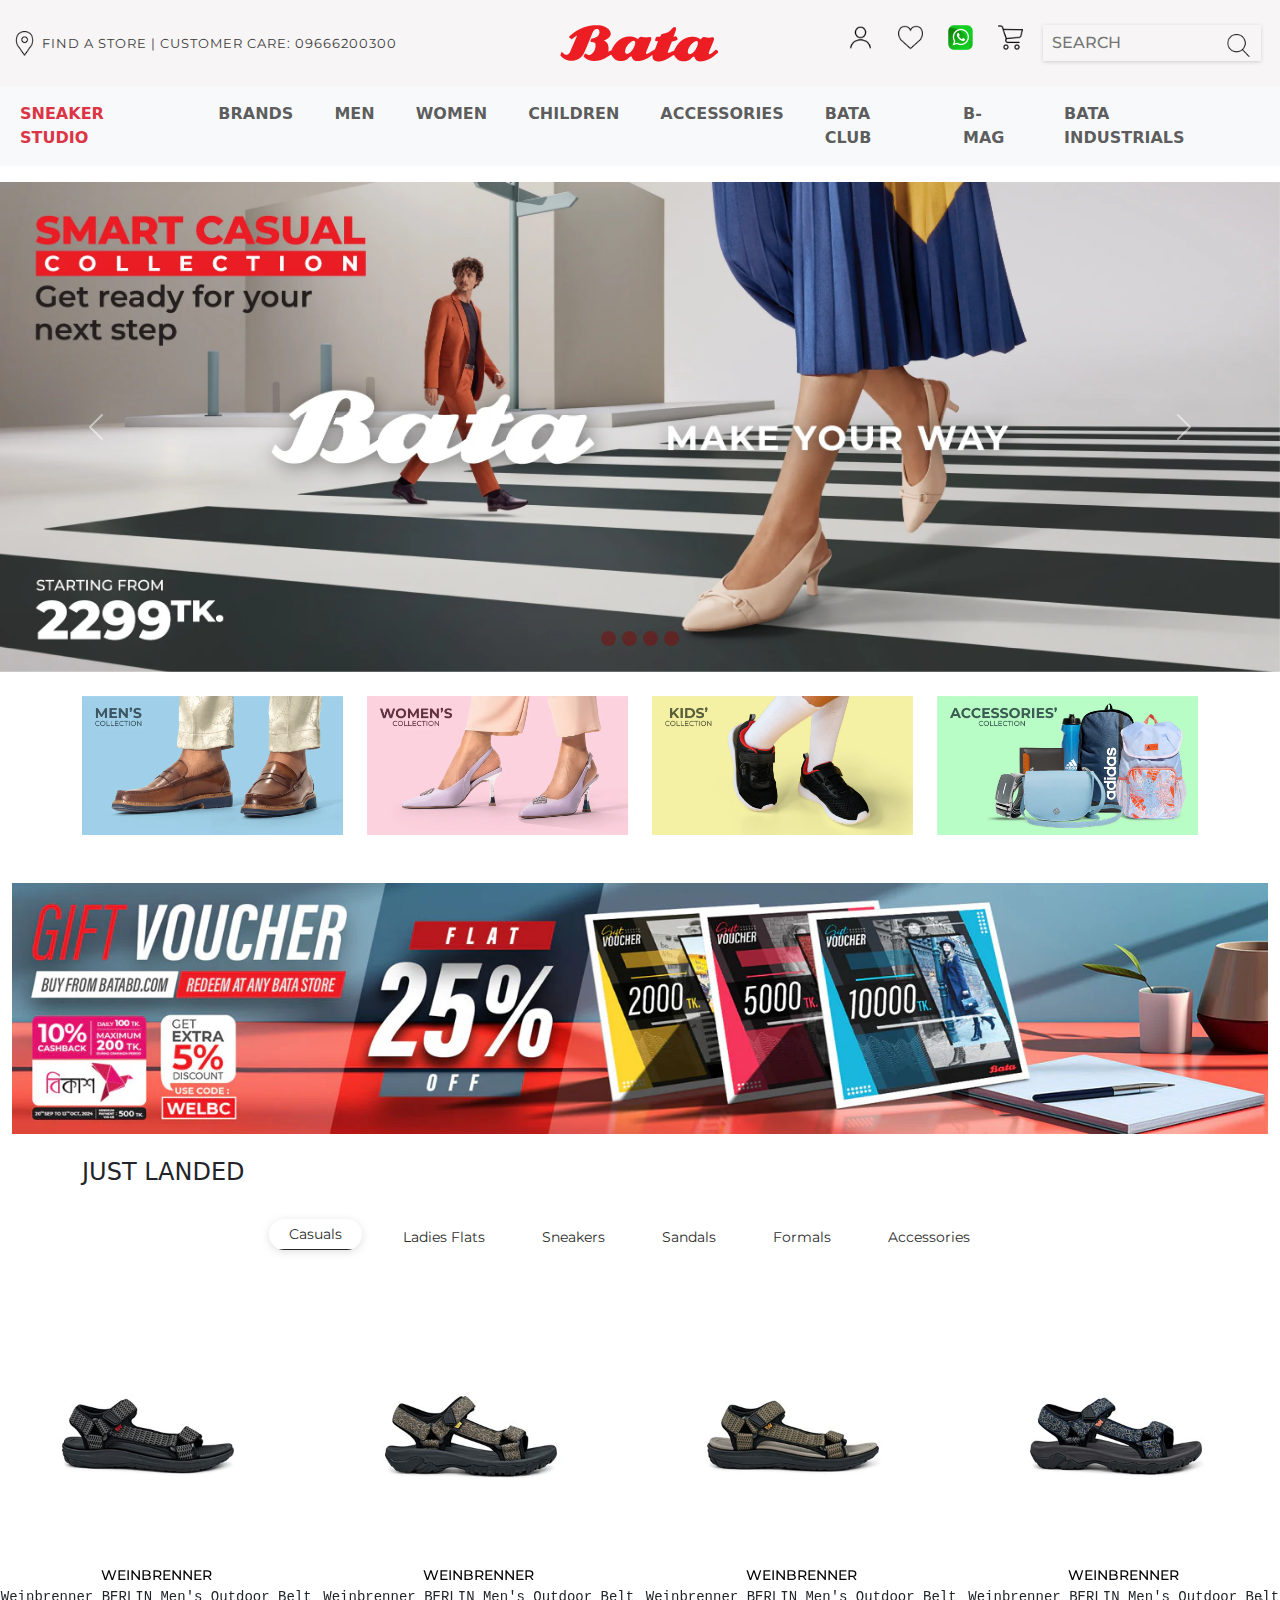
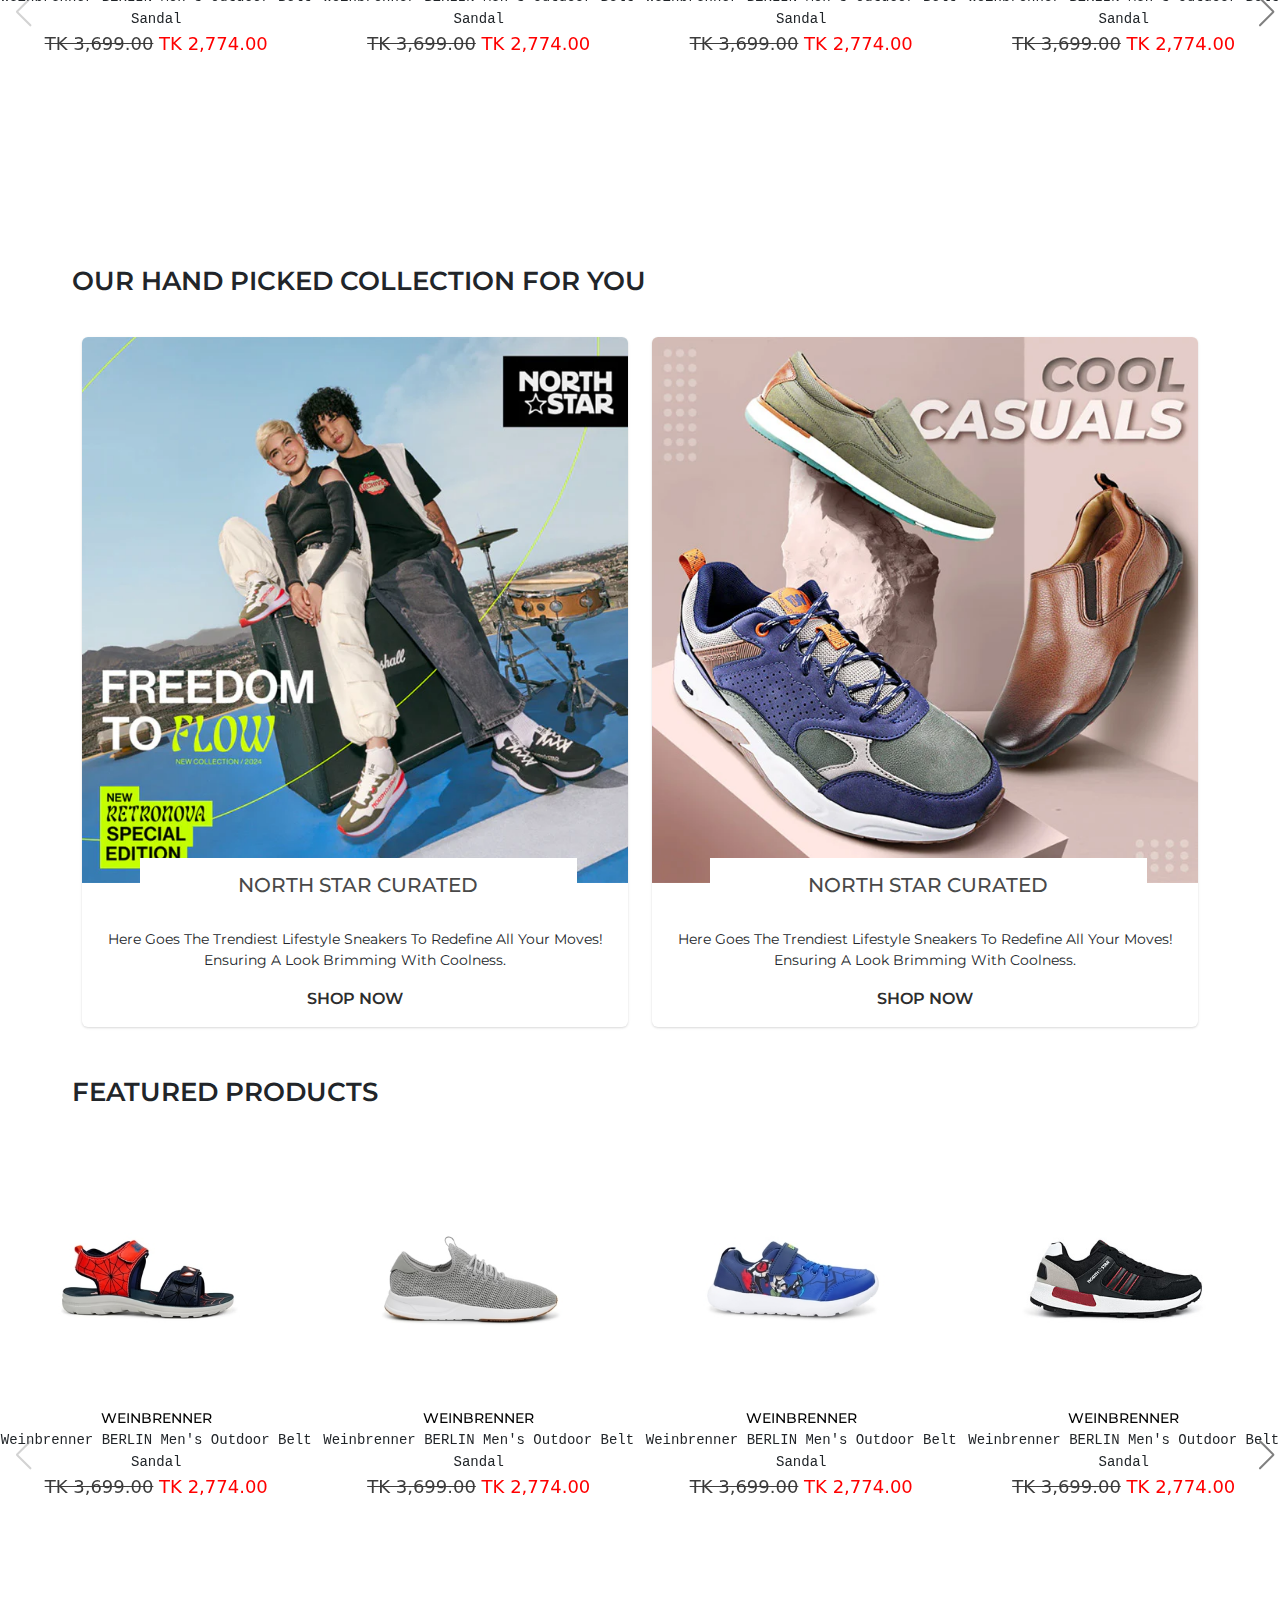
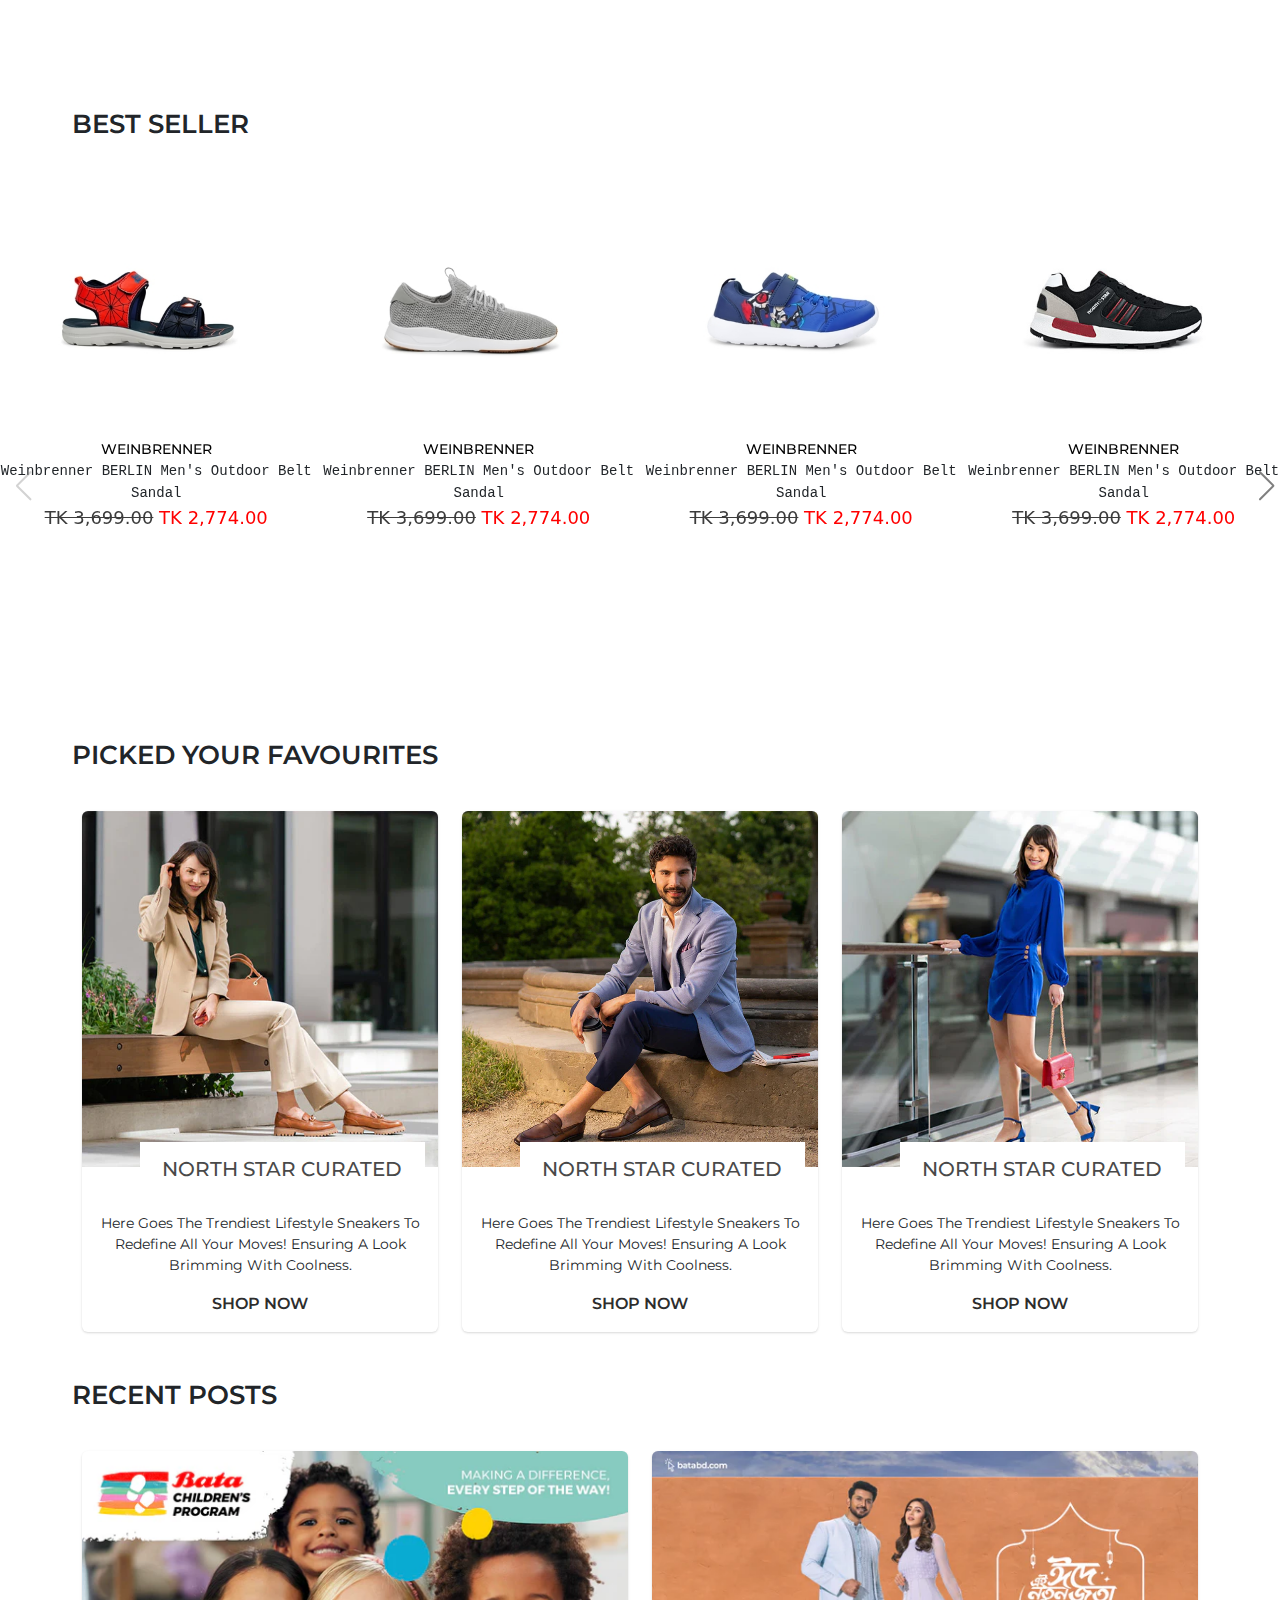
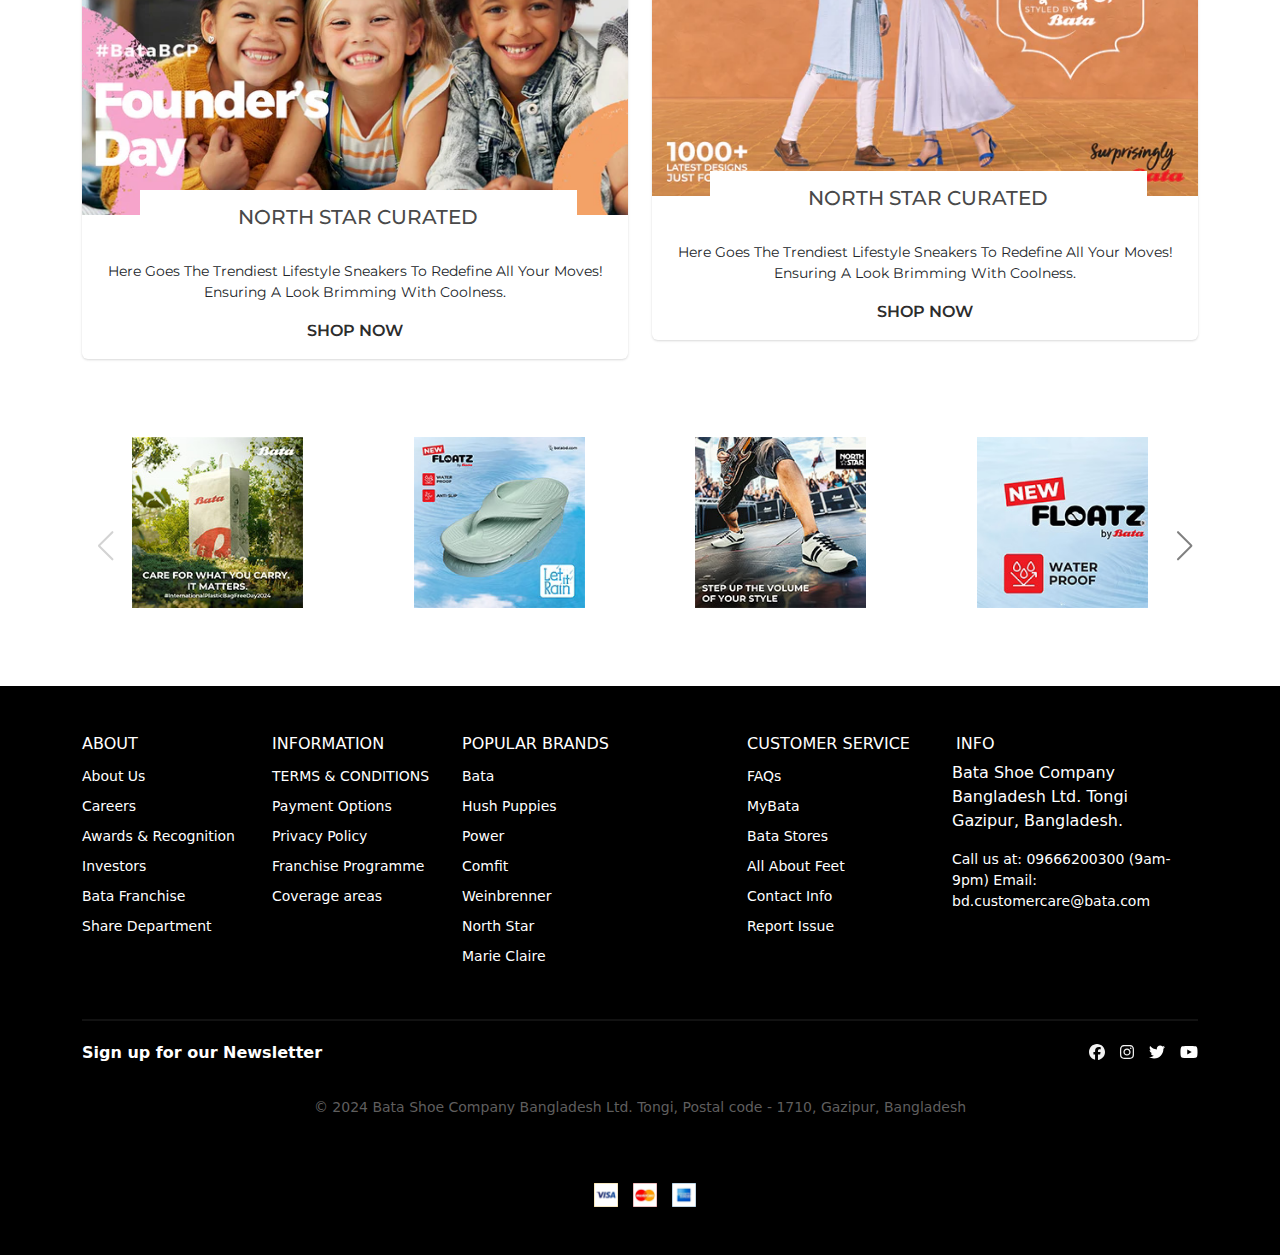
==== commit 8118f7b4: "bata" ====
--- a/index.html
+++ b/index.html
@@ -1,224 +1,158 @@
 <!DOCTYPE html>
 <html lang="en">
-  <head>
-    <meta charset="UTF-8" />
-    <meta name="viewport" content="width=device-width, initial-scale=1.0" />
-    <title>Bata_Clone</title>
-    <link rel="preconnect" href="https://fonts.googleapis.com" />
-    <link rel="preconnect" href="https://fonts.gstatic.com" crossorigin />
-    <link
-      href="https://fonts.googleapis.com/css2?family=Montserrat:ital,wght@0,100..900;1,100..900&display=swap"
-      rel="stylesheet"
-    />
-    <link rel="stylesheet" href="css/bootstrap.min.css" />
-    <link rel="stylesheet" href="css/all.min.css" />
-    <link
-      rel="stylesheet"
-      href="https://cdn.jsdelivr.net/npm/swiper@11/swiper-bundle.min.css"
-    />
-    <link rel="stylesheet" href="css/style.css" />
-  </head>
-
-  <body>
-    <!-----------------------------------Hader part Htnl start ------------------------------>
-
-    <section
-      class="main_head container-fluid"
-      style="background-color: rgb(247, 245, 245)"
-    >
-      <div class="heder_container">
-        <div class="head_content">
-          <div class="row main_head-content">
-            <div class="col-4 py-4 d-flex align-items-center d">
-              <div
-                class="start_content d-flex justify-content-center align-content-center"
-              >
-                <div class="logo">
-                  <a href="#">
-                    <img
-                      src="img/Bata_imge/placeholder.png"
-                      alt="location logo"
-                      width="25px"
-                    />
-                  </a>
-                </div>
-                <div class="content_s" style="color: #3c3c3c">
-                  <span>Find A Store | Customer care: 09666200300</span>
-                </div>
-              </div>
-            </div>
-            <div class="col-4 py-4">
-              <div
-                class="midel_content d-flex justify-content-center align-items-center"
-              >
-                <img src="img/Bata_imge/logo.png" alt="" />
-              </div>
-            </div>
-            <div class="col-4 d-flex justify-content-center align-items-center">
-              <div
-                class="end_content d-flex justify-content-center align-content-center"
-              >
+
+<head>
+  <meta charset="UTF-8" />
+  <meta name="viewport" content="width=device-width, initial-scale=1.0" />
+  <title>Bata_Clone</title>
+  <link rel="preconnect" href="https://fonts.googleapis.com" />
+  <link rel="preconnect" href="https://fonts.gstatic.com" crossorigin />
+  <link href="https://fonts.googleapis.com/css2?family=Montserrat:ital,wght@0,100..900;1,100..900&display=swap"
+    rel="stylesheet" />
+  <link rel="stylesheet" href="css/bootstrap.min.css" />
+  <link rel="stylesheet" href="css/all.min.css" />
+  <link rel="stylesheet" href="https://cdn.jsdelivr.net/npm/swiper@11/swiper-bundle.min.css" />
+  <link rel="stylesheet" href="css/style.css" />
+</head>
+
+<body>
+  <!-----------------------------------Hader part Htnl start ------------------------------>
+
+  <section class="main_head container-fluid" style="background-color: rgb(247, 245, 245)">
+    <div class="heder_container">
+      <div class="head_content">
+        <div class="row main_head-content">
+          <div class="col-4 py-4 d-flex align-items-center d">
+            <div class="start_content d-flex justify-content-center align-content-center">
+              <div class="logo">
+                <a href="#">
+                  <img src="img/Bata_imge/placeholder.png" alt="location logo" width="25px" />
+                </a>
+              </div>
+              <div class="content_s" style="color: #3c3c3c">
+                <span>Find A Store | Customer care: 09666200300</span>
+              </div>
+            </div>
+          </div>
+          <div class="col-4 py-4">
+            <div class="midel_content d-flex justify-content-center align-items-center">
+              <img src="img/Bata_imge/logo.png" alt="" />
+            </div>
+          </div>
+          <div class="col-4 d-flex justify-content-center align-items-center">
+            <div class="end_content d-flex justify-content-center align-content-center">
+              <li>
+                <a href="#"><img src="img/Bata_imge/people.png" alt="" width="25px" /></a>
+              </li>
+              <li>
+                <a href="#"><img src="img/Bata_imge/like.png" alt="" width="25px" /></a>
+              </li>
+              <li>
+                <a href="#"><img src="img/Bata_imge/whatsapp-icon.png" alt="" width="25px" /></a>
+              </li>
+
+              <div class="dropdown dpdw">
+                <a href="#"><img src="img/Bata_imge/shopping-cart.png" alt="" width="25px" /></a>
+                <ul class="dropdown-menu drpdwn">
+                  <li>
+                    <a class="dropdown-item my_item" href="#">Your cart is currently empty.</a>
+                  </li>
+                  <li>
+                    <a class="dropdown-item" href="#"><button type="button" class="btn-outline-dark">
+                        continue shopping
+                      </button></a>
+                  </li>
+                </ul>
+              </div>
+              <li>
+                <div class="search d-flex justify-content-center align-content-center">
+                  <div class="search_box">
+                    <input type="search" placeholder="Search" aria-label="Search" />
+                  </div>
+                  <div class="search_icon d-flex justify-content-center align-items-center">
+                    <a href="#">
+                      <img src="img/Bata_imge/search.png" alt="" width="23px" />
+                    </a>
+                  </div>
+                </div>
+              </li>
+            </div>
+          </div>
+        </div>
+      </div>
+    </div>
+  </section>
+
+  <!-----------------------------------Hader part Htnl End ------------------------------>
+  <!------------------------------------- Nevbar Html Part Start ---------------------------->
+
+  <section class="naber_main">
+    <nav class="navbar navbar-expand-lg bg-body-tertiary">
+      <div class="container-fluid">
+        <button class="navbar-toggler" type="button" data-bs-toggle="collapse" data-bs-target="#navbarNav"
+          aria-controls="navbarNav" aria-expanded="false" aria-label="Toggle navigation">
+          <span class="navbar-toggler-icon"></span>
+        </button>
+        <div class="collapse navbar-collapse justify-content-center" id="navbarNav">
+          <ul class="navbar-nav fw-bold">
+            <li class="nav-item">
+              <a class="nav-link text-uppercase text-danger" aria-current="page" href="#">Sneaker Studio
+              </a>
+            </li>
+            <li class="nav-item dropdown text-uppercase">
+              <a class="nav-link dropdown-toggle" href="#" role="button" data-bs-toggle="dropdown"
+                aria-expanded="false">
+                Brands
+              </a>
+              <ul class="dropdown-menu">
+                <li><a class="dropdown-item" href="#">Power</a></li>
                 <li>
-                  <a href="#"
-                    ><img src="img/Bata_imge/people.png" alt="" width="25px"
-                  /></a>
+                  <hr class="dropdown-divider" />
+                </li>
+                <li><a class="dropdown-item" href="#">Another action</a></li>
+                <li>
+                  <hr class="dropdown-divider" />
                 </li>
                 <li>
-                  <a href="#"
-                    ><img src="img/Bata_imge/like.png" alt="" width="25px"
-                  /></a>
+                  <a class="dropdown-item" href="#">Something else here</a>
                 </li>
-                <li>
-                  <a href="#"
-                    ><img
-                      src="img/Bata_imge/whatsapp-icon.png"
-                      alt=""
-                      width="25px"
-                  /></a>
-                </li>
-
-                <div class="dropdown dpdw">
-                  <a href="#"
-                    ><img
-                      src="img/Bata_imge/shopping-cart.png"
-                      alt=""
-                      width="25px"
-                  /></a>
-                  <ul class="dropdown-menu drpdwn">
-                    <li>
-                      <a class="dropdown-item my_item" href="#"
-                        >Your cart is currently empty.</a
-                      >
-                    </li>
-                    <li>
-                      <a class="dropdown-item" href="#"
-                        ><button type="button" class="btn-outline-dark">
-                          continue shopping
-                        </button></a
-                      >
-                    </li>
-                  </ul>
-                </div>
-                <li>
-                  <div
-                    class="search d-flex justify-content-center align-content-center"
-                  >
-                    <div class="search_box">
-                      <input
-                        type="search"
-                        placeholder="Search"
-                        aria-label="Search"
-                      />
-                    </div>
-                    <div
-                      class="search_icon d-flex justify-content-center align-items-center"
-                    >
-                      <a href="#">
-                        <img
-                          src="img/Bata_imge/search.png"
-                          alt=""
-                          width="23px"
-                        />
-                      </a>
-                    </div>
-                  </div>
-                </li>
-              </div>
-            </div>
-          </div>
+              </ul>
+            </li>
+            <li class="nav-item">
+              <a class="nav-link" href="men.html">MEN </a>
+            </li>
+            <li class="nav-item">
+              <a class="nav-link" href="women.html">WOMEN </a>
+            </li>
+            <li class="nav-item">
+              <a class="nav-link" href="kids.html">CHILDREN </a>
+            </li>
+            <li class="nav-item">
+              <a class="nav-link" href="#">ACCESSORIES </a>
+            </li>
+            <li class="nav-item">
+              <a class="nav-link" href="#">BATA CLUB </a>
+            </li>
+            <li class="nav-item">
+              <a class="nav-link" href="#">B-MAG </a>
+            </li>
+            <li class="nav-item">
+              <a class="nav-link text-uppercase" href="#">Bata Industrials</a>
+            </li>
+          </ul>
         </div>
       </div>
-    </section>
-
-    <!-----------------------------------Hader part Htnl End ------------------------------>
-    <!------------------------------------- Nevbar Html Part Start ---------------------------->
-
-    <section class="naber_main">
-      <nav class="navbar navbar-expand-lg bg-body-tertiary">
-        <div class="container-fluid">
-          <button
-            class="navbar-toggler"
-            type="button"
-            data-bs-toggle="collapse"
-            data-bs-target="#navbarNav"
-            aria-controls="navbarNav"
-            aria-expanded="false"
-            aria-label="Toggle navigation"
-          >
-            <span class="navbar-toggler-icon"></span>
-          </button>
-          <div
-            class="collapse navbar-collapse justify-content-center"
-            id="navbarNav"
-          >
-            <ul class="navbar-nav fw-bold">
-              <li class="nav-item">
-                <a
-                  class="nav-link text-uppercase text-danger"
-                  aria-current="page"
-                  href="#"
-                  >Sneaker Studio
-                </a>
-              </li>
-              <li class="nav-item dropdown text-uppercase">
-                <a
-                  class="nav-link dropdown-toggle"
-                  href="#"
-                  role="button"
-                  data-bs-toggle="dropdown"
-                  aria-expanded="false"
-                >
-                  Brands
-                </a>
-                <ul class="dropdown-menu">
-                  <li><a class="dropdown-item" href="#">Power</a></li>
-                  <li>
-                    <hr class="dropdown-divider" />
-                  </li>
-                  <li><a class="dropdown-item" href="#">Another action</a></li>
-                  <li>
-                    <hr class="dropdown-divider" />
-                  </li>
-                  <li>
-                    <a class="dropdown-item" href="#">Something else here</a>
-                  </li>
-                </ul>
-              </li>
-              <li class="nav-item">
-                <a class="nav-link" href="#">MEN </a>
-              </li>
-              <li class="nav-item">
-                <a class="nav-link" href="#">WOMEN </a>
-              </li>
-              <li class="nav-item">
-                <a class="nav-link" href="#">CHILDREN </a>
-              </li>
-              <li class="nav-item">
-                <a class="nav-link" href="#">ACCESSORIES </a>
-              </li>
-              <li class="nav-item">
-                <a class="nav-link" href="#">BATA CLUB </a>
-              </li>
-              <li class="nav-item">
-                <a class="nav-link" href="#">B-MAG </a>
-              </li>
-              <li class="nav-item">
-                <a class="nav-link text-uppercase" href="#">Bata Industrials</a>
-              </li>
-            </ul>
-          </div>
-        </div>
-      </nav>
-    </section>
-
-    <!------------------------------------- Nevbar Html Part End ---------------------------->
-
-    <!-- --------------- small and media device navbar html part start -------------------- -->
-    <!-- <header>
+    </nav>
+  </section>
+
+  <!------------------------------------- Nevbar Html Part End ---------------------------->
+
+  <!-- --------------- small and media device navbar html part start -------------------- -->
+  <!-- <header>
       <nav class="navbar bg-body-tertiary fixed-top">
         <div class="container-fluid">
           <! <a class="navbar-brand" href="#">Offcanvas navbar</a> -->
-    <!---- <button
+  <!---- <button
             class="navbar-toggler"
             type="button"
             data-bs-toggle="offcanvas"
@@ -310,3629 +244,2434 @@
         </div>
       </nav>
     </header> -->
-    <!-- --------------- small and media device navbar html part start -------------------- -->
-
-    <!------------------------------------- Banner Caresol Html Part Start ---------------------------->
-    <section class="banner pt-3">
-      <div
-        id="carouselExampleIndicators"
-        class="carousel slide"
-        data-bs-ride="carousel"
-        data-bs-interval="2000"
-      >
-        <div class="carousel-indicators">
-          <button
-            type="button"
-            data-bs-target="#carouselExampleIndicators"
-            data-bs-slide-to="0"
-            class="active"
-            aria-current="true"
-            aria-label="Slide 1"
-          ></button>
-          <button
-            type="button"
-            data-bs-target="#carouselExampleIndicators"
-            data-bs-slide-to="1"
-            aria-label="Slide 2"
-          ></button>
-          <button
-            type="button"
-            data-bs-target="#carouselExampleIndicators"
-            data-bs-slide-to="2"
-            aria-label="Slide 3"
-          ></button>
-          <button
-            type="button"
-            data-bs-target="#carouselExampleIndicators"
-            data-bs-slide-to="3"
-            aria-label="Slide 4"
-          ></button>
-        </div>
-        <div class="carousel-inner">
-          <div class="carousel-item active">
-            <img
-              src="img/Bata_imge/banner-1.webp"
-              class="d-block w-100"
-              alt="..."
-            />
-          </div>
-          <div class="carousel-item">
-            <img
-              src="img/Bata_imge/banner-2.webp"
-              class="d-block w-100"
-              alt="..."
-            />
-          </div>
-          <div class="carousel-item">
-            <img
-              src="img/Bata_imge/banner-3.webp"
-              class="d-block w-100"
-              alt="..."
-            />
-          </div>
-          <div class="carousel-item">
-            <img
-              src="img/Bata_imge/banner_4.webp"
-              class="d-block w-100"
-              alt="..."
-            />
-          </div>
-        </div>
-        <button
-          class="carousel-control-prev"
-          type="button"
-          data-bs-target="#carouselExampleIndicators"
-          data-bs-slide="prev"
-        >
-          <span class="carousel-control-prev-icon" aria-hidden="true"></span>
-          <span class="visually-hidden">Previous</span>
-        </button>
-        <button
-          class="carousel-control-next"
-          type="button"
-          data-bs-target="#carouselExampleIndicators"
-          data-bs-slide="next"
-        >
-          <span class="carousel-control-next-icon" aria-hidden="true"></span>
-          <span class="visually-hidden">Next</span>
-        </button>
+  <!-- --------------- small and media device navbar html part start -------------------- -->
+
+  <!------------------------------------- Banner Caresol Html Part Start ---------------------------->
+  <section class="banner pt-3">
+    <div id="carouselExampleIndicators" class="carousel slide" data-bs-ride="carousel" data-bs-interval="2000">
+      <div class="carousel-indicators">
+        <button type="button" data-bs-target="#carouselExampleIndicators" data-bs-slide-to="0" class="active"
+          aria-current="true" aria-label="Slide 1"></button>
+        <button type="button" data-bs-target="#carouselExampleIndicators" data-bs-slide-to="1"
+          aria-label="Slide 2"></button>
+        <button type="button" data-bs-target="#carouselExampleIndicators" data-bs-slide-to="2"
+          aria-label="Slide 3"></button>
+        <button type="button" data-bs-target="#carouselExampleIndicators" data-bs-slide-to="3"
+          aria-label="Slide 4"></button>
       </div>
-    </section>
-    <!------------------------------------- Banner Caresol Html Part End ---------------------------->
-
-    <!-------------------------------------  Catagori Html Part Start ---------------------------->
-    <section class="catagory">
-      <div class="container mt-4 mb-4">
-        <div class="row">
-          <div class="col-md-3 col-6 mb-4">
-            <div class="catagoru_content">
-              <div class="over_lay"></div>
-              <img src="img/Bata_imge/men_1_crop.webp" alt="" />
-            </div>
-          </div>
-          <div class="col-md-3 col-6 mb-4">
-            <div class="catagoru_content">
-              <div class="over_lay"></div>
-              <img src="img/Bata_imge/women_1_crop.webp" alt="" />
-            </div>
-          </div>
-          <div class="col-md-3 col-6">
-            <div class="catagoru_content">
-              <div class="over_lay"></div>
-              <img src="img/Bata_imge/kids_1.webp" alt="" />
-            </div>
-          </div>
-          <div class="col-6 col-md-3">
-            <div class="catagoru_content">
-              <div class="over_lay"></div>
-              <img src="img/Bata_imge/accessories_1.webp" alt="" />
-            </div>
-          </div>
+      <div class="carousel-inner">
+        <div class="carousel-item active">
+          <img src="img/Bata_imge/banner-1.webp" class="d-block w-100" alt="..." />
+        </div>
+        <div class="carousel-item">
+          <img src="img/Bata_imge/banner-2.webp" class="d-block w-100" alt="..." />
+        </div>
+        <div class="carousel-item">
+          <img src="img/Bata_imge/banner-3.webp" class="d-block w-100" alt="..." />
+        </div>
+        <div class="carousel-item">
+          <img src="img/Bata_imge/banner_4.webp" class="d-block w-100" alt="..." />
         </div>
       </div>
-    </section>
-    <!------------------------------------- Catagori Caresol Html Part End ---------------------------->
-
-    <!----------------------------------------- Midle Banner Html Start ------------------------------->
-
-    <section>
-      <div class="container-fluid">
-        <div class="row">
-          <div class="col-md-12">
-            <img src="img/Bata_imge/banner-2-d.webp" alt="" width="100%" />
-          </div>
-        </div>
-      </div>
-    </section>
-
-    <!----------------------------------------- Midle Banner Html end ------------------------------->
-    <!----------------------------------------- Catagory titel Html start ------------------------------->
-
-    <section>
-      <div class="container">
-        <div class="row mt-4 mb-4">
-          <div class="col-12">
-            <h4 class="">JUST LANDED</h4>
-          </div>
-        </div>
-      </div>
-    </section>
-    <!----------------------------------------- Catagory titel Html end ------------------------------->
-
-    <!----------------------------------------- Product list Html Start ------------------------------->
-    <section>
-      <ul class="nav nav-box justify-content-center mb-4">
-        <li class="nav-item">
-          <a class="nav-link active act" aria-current="page" href="#"
-            >Casuals</a
-          >
-        </li>
-        <li class="nav-item">
-          <a class="nav-link" href="#"> Ladies Flats </a>
-        </li>
-        <li class="nav-item">
-          <a class="nav-link" href="#">Sneakers</a>
-        </li>
-        <li class="nav-item">
-          <a class="nav-link" href="#">Sandals</a>
-        </li>
-        <li class="nav-item">
-          <a class="nav-link" href="#">Formals</a>
-        </li>
-        <li class="nav-item">
-          <a class="nav-link" href="#">Accessories</a>
-        </li>
-      </ul>
-    </section>
-    <!----------------------------------------- Product list Html end ------------------------------->
-
-    <!-------------------------------------------- Lofer part html start ------------------------------->
-    <section style="margin: 50px 0">
-      <!-- Swiper -->
-      <div class="swiper mySwiper">
-        <div class="swiper-wrapper">
-          <div class="swiper-slide">
-            <div class="main_product">
-              <div class="product_content">
-                <div class="product_img">
-                  <img class="img1" src="img/Bata_imge/shoe_win_5.jpg" alt="" />
-                  <img
-                    class="img2"
-                    src="img/Bata_imge/shoe_hover_5.jpg"
-                    alt=""
-                  />
-                </div>
-                <div class="text_content" style="text-align: center">
-                  <samp class="size">
-                    <a style="text-decoration: none; color: #3c3c3c" href="#"
-                      >10</a
-                    ></samp
-                  >
-                  <samp class="size">
-                    <a style="text-decoration: none; color: #3c3c3c" href="#"
-                      >9</a
-                    ></samp
-                  >
-                  <samp class="size">
-                    <a style="text-decoration: none; color: #3c3c3c" href="#"
-                      >8</a
-                    ></samp
-                  >
-                  <samp class="size">
-                    <a style="text-decoration: none; color: #3c3c3c" href="#"
-                      >7</a
-                    ></samp
-                  >
-                  <samp class="size">
-                    <a style="text-decoration: none; color: #3c3c3c" href="#"
-                      >+1</a
-                    ></samp
-                  >
-                  <samp
-                    style="
-                      font-family: Montserrat, sans-serif;
-                      color: #000;
-                      font-size: 14px;
-                      font-weight: 500;
-                      text-transform: uppercase;
-                      display: block;
-                    "
-                  >
-                    Weinbrenner
-                  </samp>
-                  <samp
-                    style="
-                      text-transform: capitalize;
-                      font-size: 14px;
-                      line-height: 22px;
-                      font-weight: 500;
-                      display: block;
-                    "
-                  >
-                    Weinbrenner BERLIN Men's Outdoor Belt Sandal
-                  </samp>
-                  <span style="color: #3c3c3c">
-                    <del>TK 3,699.00</del>
-                  </span>
-
-                  <span style="color: red">TK 2,774.00</span>
-                  <div class="btn_container">
-                    <button class="product_button" type="button">
-                      Shop now
-                    </button>
-                    <div class="cyical"></div>
-                  </div>
-                </div>
-
-                <img
-                  class="like"
-                  src="img/Bata_imge/like.png"
-                  alt=""
-                  width="20px"
-                />
-              </div>
-            </div>
-          </div>
-          <div class="swiper-slide">
-            <div class="main_product">
-              <div class="product_content">
-                <div class="product_img">
-                  <img class="img1" src="img/Bata_imge/shoe_win_3.jpg" alt="" />
-                  <img
-                    class="img2"
-                    src="img/Bata_imge/shoe_hover_3.jpg"
-                    alt=""
-                  />
-                </div>
-                <div class="text_content" style="text-align: center">
-                  <samp class="size">
-                    <a style="text-decoration: none; color: #3c3c3c" href="#"
-                      >10</a
-                    ></samp
-                  >
-                  <samp class="size">
-                    <a style="text-decoration: none; color: #3c3c3c" href="#"
-                      >9</a
-                    ></samp
-                  >
-                  <samp class="size">
-                    <a style="text-decoration: none; color: #3c3c3c" href="#"
-                      >8</a
-                    ></samp
-                  >
-                  <samp class="size">
-                    <a style="text-decoration: none; color: #3c3c3c" href="#"
-                      >7</a
-                    ></samp
-                  >
-                  <samp class="size">
-                    <a style="text-decoration: none; color: #3c3c3c" href="#"
-                      >+1</a
-                    ></samp
-                  >
-                  <samp
-                    style="
-                      font-family: Montserrat, sans-serif;
-                      color: #000;
-                      font-size: 14px;
-                      font-weight: 500;
-                      text-transform: uppercase;
-                      display: block;
-                    "
-                  >
-                    Weinbrenner
-                  </samp>
-                  <samp
-                    style="
-                      text-transform: capitalize;
-                      font-size: 14px;
-                      line-height: 22px;
-                      font-weight: 500;
-                      display: block;
-                    "
-                  >
-                    Weinbrenner BERLIN Men's Outdoor Belt Sandal
-                  </samp>
-                  <span style="color: #3c3c3c">
-                    <del>TK 3,699.00</del>
-                  </span>
-
-                  <span style="color: red">TK 2,774.00</span>
-                  <div class="btn_container">
-                    <button class="product_button" type="button">
-                      Shop now
-                    </button>
-                    <div class="cyical"></div>
-                  </div>
-                </div>
-
-                <img
-                  class="like"
-                  src="img/Bata_imge/like.png"
-                  alt=""
-                  width="20px"
-                />
-              </div>
-            </div>
-          </div>
-          <div class="swiper-slide">
-            <div class="main_product">
-              <div class="product_content">
-                <div class="product_img">
-                  <img class="img1" src="img/Bata_imge/shoe_win_1.jpg" alt="" />
-                  <img
-                    class="img2"
-                    src="img/Bata_imge/shoe_hover_1.jpg"
-                    alt=""
-                  />
-                </div>
-                <div class="text_content" style="text-align: center">
-                  <samp class="size">
-                    <a style="text-decoration: none; color: #3c3c3c" href="#"
-                      >10</a
-                    ></samp
-                  >
-                  <samp class="size">
-                    <a style="text-decoration: none; color: #3c3c3c" href="#"
-                      >9</a
-                    ></samp
-                  >
-                  <samp class="size">
-                    <a style="text-decoration: none; color: #3c3c3c" href="#"
-                      >8</a
-                    ></samp
-                  >
-                  <samp class="size">
-                    <a style="text-decoration: none; color: #3c3c3c" href="#"
-                      >7</a
-                    ></samp
-                  >
-                  <samp class="size">
-                    <a style="text-decoration: none; color: #3c3c3c" href="#"
-                      >+1</a
-                    ></samp
-                  >
-                  <samp
-                    style="
-                      font-family: Montserrat, sans-serif;
-                      color: #000;
-                      font-size: 14px;
-                      font-weight: 500;
-                      text-transform: uppercase;
-                      display: block;
-                    "
-                  >
-                    Weinbrenner
-                  </samp>
-                  <samp
-                    style="
-                      text-transform: capitalize;
-                      font-size: 14px;
-                      line-height: 22px;
-                      font-weight: 500;
-                      display: block;
-                    "
-                  >
-                    Weinbrenner BERLIN Men's Outdoor Belt Sandal
-                  </samp>
-                  <span style="color: #3c3c3c">
-                    <del>TK 3,699.00</del>
-                  </span>
-
-                  <span style="color: red">TK 2,774.00</span>
-                  <div class="btn_container">
-                    <button class="product_button" type="button">
-                      Shop now
-                    </button>
-                    <div class="cyical"></div>
-                  </div>
-                </div>
-
-                <img
-                  class="like"
-                  src="img/Bata_imge/like.png"
-                  alt=""
-                  width="20px"
-                />
-              </div>
-            </div>
-          </div>
-          <div class="swiper-slide">
-            <div class="main_product">
-              <div class="product_content">
-                <div class="product_img">
-                  <img
-                    class="img1"
-                    src="img/Bata_imge/lofer_win_8.jpg"
-                    alt=""
-                  />
-                  <img
-                    class="img2"
-                    src="img/Bata_imge/lofer_hover_8.jpg"
-                    alt=""
-                  />
-                </div>
-                <div class="text_content" style="text-align: center">
-                  <samp class="size">
-                    <a style="text-decoration: none; color: #3c3c3c" href="#"
-                      >10</a
-                    ></samp
-                  >
-                  <samp class="size">
-                    <a style="text-decoration: none; color: #3c3c3c" href="#"
-                      >9</a
-                    ></samp
-                  >
-                  <samp class="size">
-                    <a style="text-decoration: none; color: #3c3c3c" href="#"
-                      >8</a
-                    ></samp
-                  >
-                  <samp class="size">
-                    <a style="text-decoration: none; color: #3c3c3c" href="#"
-                      >7</a
-                    ></samp
-                  >
-                  <samp class="size">
-                    <a style="text-decoration: none; color: #3c3c3c" href="#"
-                      >+1</a
-                    ></samp
-                  >
-                  <samp
-                    style="
-                      font-family: Montserrat, sans-serif;
-                      color: #000;
-                      font-size: 14px;
-                      font-weight: 500;
-                      text-transform: uppercase;
-                      display: block;
-                    "
-                  >
-                    Weinbrenner
-                  </samp>
-                  <samp
-                    style="
-                      text-transform: capitalize;
-                      font-size: 14px;
-                      line-height: 22px;
-                      font-weight: 500;
-                      display: block;
-                    "
-                  >
-                    Weinbrenner BERLIN Men's Outdoor Belt Sandal
-                  </samp>
-                  <span style="color: #3c3c3c">
-                    <del>TK 3,699.00</del>
-                  </span>
-
-                  <span style="color: red">TK 2,774.00</span>
-                  <div class="btn_container">
-                    <button class="product_button" type="button">
-                      Shop now
-                    </button>
-                    <div class="cyical"></div>
-                  </div>
-                </div>
-
-                <img
-                  class="like"
-                  src="img/Bata_imge/like.png"
-                  alt=""
-                  width="20px"
-                />
-              </div>
-            </div>
-          </div>
-          <div class="swiper-slide">
-            <div class="main_product">
-              <div class="product_content">
-                <div class="product_img">
-                  <img
-                    class="img1"
-                    src="img/Bata_imge/lofer_win_7.jpg"
-                    alt=""
-                  />
-                  <img
-                    class="img2"
-                    src="img/Bata_imge/lofer_hover_7.jpg"
-                    alt=""
-                  />
-                </div>
-                <div class="text_content" style="text-align: center">
-                  <samp class="size">
-                    <a style="text-decoration: none; color: #3c3c3c" href="#"
-                      >10</a
-                    ></samp
-                  >
-                  <samp class="size">
-                    <a style="text-decoration: none; color: #3c3c3c" href="#"
-                      >9</a
-                    ></samp
-                  >
-                  <samp class="size">
-                    <a style="text-decoration: none; color: #3c3c3c" href="#"
-                      >8</a
-                    ></samp
-                  >
-                  <samp class="size">
-                    <a style="text-decoration: none; color: #3c3c3c" href="#"
-                      >7</a
-                    ></samp
-                  >
-                  <samp class="size">
-                    <a style="text-decoration: none; color: #3c3c3c" href="#"
-                      >+1</a
-                    ></samp
-                  >
-                  <samp
-                    style="
-                      font-family: Montserrat, sans-serif;
-                      color: #000;
-                      font-size: 14px;
-                      font-weight: 500;
-                      text-transform: uppercase;
-                      display: block;
-                    "
-                  >
-                    Weinbrenner
-                  </samp>
-                  <samp
-                    style="
-                      text-transform: capitalize;
-                      font-size: 14px;
-                      line-height: 22px;
-                      font-weight: 500;
-                      display: block;
-                    "
-                  >
-                    Weinbrenner BERLIN Men's Outdoor Belt Sandal
-                  </samp>
-                  <span style="color: #3c3c3c">
-                    <del>TK 3,699.00</del>
-                  </span>
-
-                  <span style="color: red">TK 2,774.00</span>
-                  <div class="btn_container">
-                    <button class="product_button" type="button">
-                      Shop now
-                    </button>
-                    <div class="cyical"></div>
-                  </div>
-                </div>
-
-                <img
-                  class="like"
-                  src="img/Bata_imge/like.png"
-                  alt=""
-                  width="20px"
-                />
-              </div>
-            </div>
-          </div>
-          <div class="swiper-slide">
-            <div class="main_product">
-              <div class="product_content">
-                <div class="product_img">
-                  <img
-                    class="img1"
-                    src="img/Bata_imge/lofer_win_3.jpg"
-                    alt=""
-                  />
-                  <img
-                    class="img2"
-                    src="img/Bata_imge/lofer_hover_3.jpg"
-                    alt=""
-                  />
-                </div>
-                <div class="text_content" style="text-align: center">
-                  <samp class="size">
-                    <a style="text-decoration: none; color: #3c3c3c" href="#"
-                      >10</a
-                    ></samp
-                  >
-                  <samp class="size">
-                    <a style="text-decoration: none; color: #3c3c3c" href="#"
-                      >9</a
-                    ></samp
-                  >
-                  <samp class="size">
-                    <a style="text-decoration: none; color: #3c3c3c" href="#"
-                      >8</a
-                    ></samp
-                  >
-                  <samp class="size">
-                    <a style="text-decoration: none; color: #3c3c3c" href="#"
-                      >7</a
-                    ></samp
-                  >
-                  <samp class="size">
-                    <a style="text-decoration: none; color: #3c3c3c" href="#"
-                      >+1</a
-                    ></samp
-                  >
-                  <samp
-                    style="
-                      font-family: Montserrat, sans-serif;
-                      color: #000;
-                      font-size: 14px;
-                      font-weight: 500;
-                      text-transform: uppercase;
-                      display: block;
-                    "
-                  >
-                    Weinbrenner
-                  </samp>
-                  <samp
-                    style="
-                      text-transform: capitalize;
-                      font-size: 14px;
-                      line-height: 22px;
-                      font-weight: 500;
-                      display: block;
-                    "
-                  >
-                    Weinbrenner BERLIN Men's Outdoor Belt Sandal
-                  </samp>
-                  <span style="color: #3c3c3c">
-                    <del>TK 3,699.00</del>
-                  </span>
-
-                  <span style="color: red">TK 2,774.00</span>
-                  <div class="btn_container">
-                    <button class="product_button" type="button">
-                      Shop now
-                    </button>
-                    <div class="cyical"></div>
-                  </div>
-                </div>
-
-                <img
-                  class="like"
-                  src="/img/Bata_imge/like.png"
-                  alt=""
-                  width="20px"
-                />
-              </div>
-            </div>
-          </div>
-          <div class="swiper-slide">
-            <div class="main_product">
-              <div class="product_content">
-                <div class="product_img">
-                  <img
-                    class="img1"
-                    src="img/Bata_imge/lofer_win_6.jpg"
-                    alt=""
-                  />
-                  <img
-                    class="img2"
-                    src="img/Bata_imge/lofer_hover_6.jpg"
-                    alt=""
-                  />
-                </div>
-                <div class="text_content" style="text-align: center">
-                  <samp class="size">
-                    <a style="text-decoration: none; color: #3c3c3c" href="#"
-                      >10</a
-                    ></samp
-                  >
-                  <samp class="size">
-                    <a style="text-decoration: none; color: #3c3c3c" href="#"
-                      >9</a
-                    ></samp
-                  >
-                  <samp class="size">
-                    <a style="text-decoration: none; color: #3c3c3c" href="#"
-                      >8</a
-                    ></samp
-                  >
-                  <samp class="size">
-                    <a style="text-decoration: none; color: #3c3c3c" href="#"
-                      >7</a
-                    ></samp
-                  >
-                  <samp class="size">
-                    <a style="text-decoration: none; color: #3c3c3c" href="#"
-                      >+1</a
-                    ></samp
-                  >
-                  <samp
-                    style="
-                      font-family: Montserrat, sans-serif;
-                      color: #000;
-                      font-size: 14px;
-                      font-weight: 500;
-                      text-transform: uppercase;
-                      display: block;
-                    "
-                  >
-                    Weinbrenner
-                  </samp>
-                  <samp
-                    style="
-                      text-transform: capitalize;
-                      font-size: 14px;
-                      line-height: 22px;
-                      font-weight: 500;
-                      display: block;
-                    "
-                  >
-                    Weinbrenner BERLIN Men's Outdoor Belt Sandal
-                  </samp>
-                  <span style="color: #3c3c3c">
-                    <del>TK 3,699.00</del>
-                  </span>
-
-                  <span style="color: red">TK 2,774.00</span>
-                  <div class="btn_container">
-                    <button class="product_button" type="button">
-                      Shop now
-                    </button>
-                    <div class="cyical"></div>
-                  </div>
-                </div>
-
-                <img
-                  class="like"
-                  src="/img/Bata_imge/like.png"
-                  alt=""
-                  width="20px"
-                />
-              </div>
-            </div>
-          </div>
-          <div class="swiper-slide">
-            <div class="main_product">
-              <div class="product_content">
-                <div class="product_img">
-                  <img
-                    class="img1"
-                    src="img/Bata_imge/lofer_win_8.jpg"
-                    alt=""
-                  />
-                  <img
-                    class="img2"
-                    src="img/Bata_imge/lofer_hover_8.jpg"
-                    alt=""
-                  />
-                </div>
-                <div class="text_content" style="text-align: center">
-                  <samp class="size">
-                    <a style="text-decoration: none; color: #3c3c3c" href="#"
-                      >10</a
-                    ></samp
-                  >
-                  <samp class="size">
-                    <a style="text-decoration: none; color: #3c3c3c" href="#"
-                      >9</a
-                    ></samp
-                  >
-                  <samp class="size">
-                    <a style="text-decoration: none; color: #3c3c3c" href="#"
-                      >8</a
-                    ></samp
-                  >
-                  <samp class="size">
-                    <a style="text-decoration: none; color: #3c3c3c" href="#"
-                      >7</a
-                    ></samp
-                  >
-                  <samp class="size">
-                    <a style="text-decoration: none; color: #3c3c3c" href="#"
-                      >+1</a
-                    ></samp
-                  >
-                  <samp
-                    style="
-                      font-family: Montserrat, sans-serif;
-                      color: #000;
-                      font-size: 14px;
-                      font-weight: 500;
-                      text-transform: uppercase;
-                      display: block;
-                    "
-                  >
-                    Weinbrenner
-                  </samp>
-                  <samp
-                    style="
-                      text-transform: capitalize;
-                      font-size: 14px;
-                      line-height: 22px;
-                      font-weight: 500;
-                      display: block;
-                    "
-                  >
-                    Weinbrenner BERLIN Men's Outdoor Belt Sandal
-                  </samp>
-                  <span style="color: #3c3c3c">
-                    <del>TK 3,699.00</del>
-                  </span>
-
-                  <span style="color: red">TK 2,774.00</span>
-                  <div class="btn_container">
-                    <button class="product_button" type="button">
-                      Shop now
-                    </button>
-                    <div class="cyical"></div>
-                  </div>
-                </div>
-
-                <img
-                  class="like"
-                  src="/img/Bata_imge/like.png"
-                  alt=""
-                  width="20px"
-                />
-              </div>
-            </div>
-          </div>
-          <div class="swiper-slide">
-            <div class="main_product">
-              <div class="product_content">
-                <div class="product_img">
-                  <img
-                    class="img1"
-                    src="img/Bata_imge/lofer_win_1.jpg"
-                    alt=""
-                  />
-                  <img
-                    class="img2"
-                    src="img/Bata_imge/lofer_hover_1.jpg"
-                    alt=""
-                  />
-                </div>
-                <div class="text_content" style="text-align: center">
-                  <samp class="size">
-                    <a style="text-decoration: none; color: #3c3c3c" href="#"
-                      >10</a
-                    ></samp
-                  >
-                  <samp class="size">
-                    <a style="text-decoration: none; color: #3c3c3c" href="#"
-                      >9</a
-                    ></samp
-                  >
-                  <samp class="size">
-                    <a style="text-decoration: none; color: #3c3c3c" href="#"
-                      >8</a
-                    ></samp
-                  >
-                  <samp class="size">
-                    <a style="text-decoration: none; color: #3c3c3c" href="#"
-                      >7</a
-                    ></samp
-                  >
-                  <samp class="size">
-                    <a style="text-decoration: none; color: #3c3c3c" href="#"
-                      >+1</a
-                    ></samp
-                  >
-                  <samp
-                    style="
-                      font-family: Montserrat, sans-serif;
-                      color: #000;
-                      font-size: 14px;
-                      font-weight: 500;
-                      text-transform: uppercase;
-                      display: block;
-                    "
-                  >
-                    Weinbrenner
-                  </samp>
-                  <samp
-                    style="
-                      text-transform: capitalize;
-                      font-size: 14px;
-                      line-height: 22px;
-                      font-weight: 500;
-                      display: block;
-                    "
-                  >
-                    Weinbrenner BERLIN Men's Outdoor Belt Sandal
-                  </samp>
-                  <span style="color: #3c3c3c">
-                    <del>TK 3,699.00</del>
-                  </span>
-
-                  <span style="color: red">TK 2,774.00</span>
-                  <div class="btn_container">
-                    <button class="product_button" type="button">
-                      Shop now
-                    </button>
-                    <div class="cyical"></div>
-                  </div>
-                </div>
-
-                <img
-                  class="like"
-                  src="/img/Bata_imge/like.png"
-                  alt=""
-                  width="20px"
-                />
-              </div>
-            </div>
-          </div>
-          <div class="swiper-slide">
-            <div class="main_product">
-              <div class="product_content">
-                <div class="product_img">
-                  <img
-                    class="img1"
-                    src="img/Bata_imge/lofer_win_3.jpg"
-                    alt=""
-                  />
-                  <img
-                    class="img2"
-                    src="img/Bata_imge/lofer_hover_3.jpg"
-                    alt=""
-                  />
-                </div>
-                <div class="text_content" style="text-align: center">
-                  <samp class="size">
-                    <a style="text-decoration: none; color: #3c3c3c" href="#"
-                      >10</a
-                    ></samp
-                  >
-                  <samp class="size">
-                    <a style="text-decoration: none; color: #3c3c3c" href="#"
-                      >9</a
-                    ></samp
-                  >
-                  <samp class="size">
-                    <a style="text-decoration: none; color: #3c3c3c" href="#"
-                      >8</a
-                    ></samp
-                  >
-                  <samp class="size">
-                    <a style="text-decoration: none; color: #3c3c3c" href="#"
-                      >7</a
-                    ></samp
-                  >
-                  <samp class="size">
-                    <a style="text-decoration: none; color: #3c3c3c" href="#"
-                      >+1</a
-                    ></samp
-                  >
-                  <samp
-                    style="
-                      font-family: Montserrat, sans-serif;
-                      color: #000;
-                      font-size: 14px;
-                      font-weight: 500;
-                      text-transform: uppercase;
-                      display: block;
-                    "
-                  >
-                    Weinbrenner
-                  </samp>
-                  <samp
-                    style="
-                      text-transform: capitalize;
-                      font-size: 14px;
-                      line-height: 22px;
-                      font-weight: 500;
-                      display: block;
-                    "
-                  >
-                    Weinbrenner BERLIN Men's Outdoor Belt Sandal
-                  </samp>
-                  <span style="color: #3c3c3c">
-                    <del>TK 3,699.00</del>
-                  </span>
-
-                  <span style="color: red">TK 2,774.00</span>
-                  <div class="btn_container">
-                    <button class="product_button" type="button">
-                      Shop now
-                    </button>
-                    <div class="cyical"></div>
-                  </div>
-                </div>
-
-                <img
-                  class="like"
-                  src="/img/Bata_imge/like.png"
-                  alt=""
-                  width="20px"
-                />
-              </div>
-            </div>
-          </div>
-          <div class="swiper-slide">
-            <div class="main_product">
-              <div class="product_content">
-                <div class="product_img">
-                  <img
-                    class="img1"
-                    src="img/Bata_imge/lofer_win_5.jpg"
-                    alt=""
-                  />
-                  <img
-                    class="img2"
-                    src="img/Bata_imge/lofer_hover_5.jpg"
-                    alt=""
-                  />
-                </div>
-                <div class="text_content" style="text-align: center">
-                  <samp class="size">
-                    <a style="text-decoration: none; color: #3c3c3c" href="#"
-                      >10</a
-                    ></samp
-                  >
-                  <samp class="size">
-                    <a style="text-decoration: none; color: #3c3c3c" href="#"
-                      >9</a
-                    ></samp
-                  >
-                  <samp class="size">
-                    <a style="text-decoration: none; color: #3c3c3c" href="#"
-                      >8</a
-                    ></samp
-                  >
-                  <samp class="size">
-                    <a style="text-decoration: none; color: #3c3c3c" href="#"
-                      >7</a
-                    ></samp
-                  >
-                  <samp class="size">
-                    <a style="text-decoration: none; color: #3c3c3c" href="#"
-                      >+1</a
-                    ></samp
-                  >
-                  <samp
-                    style="
-                      font-family: Montserrat, sans-serif;
-                      color: #000;
-                      font-size: 14px;
-                      font-weight: 500;
-                      text-transform: uppercase;
-                      display: block;
-                    "
-                  >
-                    Weinbrenner
-                  </samp>
-                  <samp
-                    style="
-                      text-transform: capitalize;
-                      font-size: 14px;
-                      line-height: 22px;
-                      font-weight: 500;
-                      display: block;
-                    "
-                  >
-                    Weinbrenner BERLIN Men's Outdoor Belt Sandal
-                  </samp>
-                  <span style="color: #3c3c3c">
-                    <del>TK 3,699.00</del>
-                  </span>
-
-                  <span style="color: red">TK 2,774.00</span>
-                  <div class="btn_container">
-                    <button class="product_button" type="button">
-                      Shop now
-                    </button>
-                    <div class="cyical"></div>
-                  </div>
-                </div>
-
-                <img
-                  class="like"
-                  src="/img/Bata_imge/like.png"
-                  alt=""
-                  width="20px"
-                />
-              </div>
-            </div>
-          </div>
-        </div>
-        <div class="swiper-button-next"></div>
-        <div class="swiper-button-prev"></div>
-      </div>
-    </section>
-    <!-------------------------------------------- Lofer part html end ------------------------------->
-
-    <!-------------------------------------------- Collection part html Start ------------------------------->
-    <section>
-      <div class="container">
-        <div class="product_title">
-          <h6>
-            <span>OUR HAND PICKED COLLECTION FOR YOU</span>
-          </h6>
-        </div>
-      </div>
-      <div class="container mb-5">
-        <div class="product_collection">
-          <div class="row">
-            <div class="col-md-6 col-sm-12">
-              <div class="card" style="width: 100%">
-                <img
-                  src="img/Bata_imge/Banner_crop_center_left.webp"
-                  alt="..."
-                />
-                <div class="overlay"></div>
-                <div class="card-body">
-                  <div class="collectino_titel">
-                    <h3 class="collection_head">
-                      <span>NORTH STAR Curated</span>
-                    </h3>
-                  </div>
-                  <div class="collectino_content">
-                    <p class="">
-                      Here goes the trendiest lifestyle sneakers to redefine all
-                      your moves! Ensuring a look brimming with coolness.
-                    </p>
-                    <a href="#" class="shopNow">shop now</a>
-                  </div>
-                </div>
-              </div>
-            </div>
-            <div class="col-md-6 col-sm-12">
-              <div class="card" style="width: 100%">
-                <img
-                  src="img/Bata_imge/Banner_crop_center_right.webp"
-                  alt="..."
-                />
-                <div class="overlay"></div>
-                <div class="card-body">
-                  <div class="collectino_titel">
-                    <h3 class="collection_head">
-                      <span>NORTH STAR Curated</span>
-                    </h3>
-                  </div>
-                  <div class="collectino_content">
-                    <p class="">
-                      Here goes the trendiest lifestyle sneakers to redefine all
-                      your moves! Ensuring a look brimming with coolness.
-                    </p>
-                    <a href="#" class="shopNow">shop now</a>
-                  </div>
-                </div>
-              </div>
-            </div>
-          </div>
-        </div>
-      </div>
-    </section>
-    <!-------------------------------------------- Collection part html end ------------------------------->
-
-    <!------------------------------------------- Product_best html  part start ------------------------------>
-    <section style="margin: 50px 0">
-      <div class="container">
-        <div class="product_title">
-          <h6>
-            <span>Featured Products</span>
-          </h6>
-        </div>
-      </div>
-
-      <!-- Swiper -->
-      <div class="swiper mySwiper">
-        <div class="swiper-wrapper">
-          <div class="swiper-slide">
-            <div class="main_product">
-              <div class="product_content">
-                <div class="product_img">
-                  <img class="img1" src="img/Bata_imge/shoe_win_5.jpg" alt="" />
-                  <img
-                    class="img2"
-                    src="img/Bata_imge/shoe_hover_5.jpg"
-                    alt=""
-                  />
-                </div>
-                <div class="text_content" style="text-align: center">
-                  <samp class="size">
-                    <a style="text-decoration: none; color: #3c3c3c" href="#"
-                      >10</a
-                    ></samp
-                  >
-                  <samp class="size">
-                    <a style="text-decoration: none; color: #3c3c3c" href="#"
-                      >9</a
-                    ></samp
-                  >
-                  <samp class="size">
-                    <a style="text-decoration: none; color: #3c3c3c" href="#"
-                      >8</a
-                    ></samp
-                  >
-                  <samp class="size">
-                    <a style="text-decoration: none; color: #3c3c3c" href="#"
-                      >7</a
-                    ></samp
-                  >
-                  <samp class="size">
-                    <a style="text-decoration: none; color: #3c3c3c" href="#"
-                      >+1</a
-                    ></samp
-                  >
-                  <samp
-                    style="
-                      font-family: Montserrat, sans-serif;
-                      color: #000;
-                      font-size: 14px;
-                      font-weight: 500;
-                      text-transform: uppercase;
-                      display: block;
-                    "
-                  >
-                    Weinbrenner
-                  </samp>
-                  <samp
-                    style="
-                      text-transform: capitalize;
-                      font-size: 14px;
-                      line-height: 22px;
-                      font-weight: 500;
-                      display: block;
-                    "
-                  >
-                    Weinbrenner BERLIN Men's Outdoor Belt Sandal
-                  </samp>
-                  <span style="color: #3c3c3c">
-                    <del>TK 3,699.00</del>
-                  </span>
-
-                  <span style="color: red">TK 2,774.00</span>
-                  <div class="btn_container">
-                    <button class="product_button" type="button">
-                      Shop now
-                    </button>
-                    <div class="cyical"></div>
-                  </div>
-                </div>
-
-                <img
-                  class="like"
-                  src="img/Bata_imge/like.png"
-                  alt=""
-                  width="20px"
-                />
-              </div>
-            </div>
-          </div>
-          <div class="swiper-slide">
-            <div class="main_product">
-              <div class="product_content">
-                <div class="product_img">
-                  <img class="img1" src="img/Bata_imge/shoe_win_3.jpg" alt="" />
-                  <img
-                    class="img2"
-                    src="img/Bata_imge/shoe_hover_3.jpg"
-                    alt=""
-                  />
-                </div>
-                <div class="text_content" style="text-align: center">
-                  <samp class="size">
-                    <a style="text-decoration: none; color: #3c3c3c" href="#"
-                      >10</a
-                    ></samp
-                  >
-                  <samp class="size">
-                    <a style="text-decoration: none; color: #3c3c3c" href="#"
-                      >9</a
-                    ></samp
-                  >
-                  <samp class="size">
-                    <a style="text-decoration: none; color: #3c3c3c" href="#"
-                      >8</a
-                    ></samp
-                  >
-                  <samp class="size">
-                    <a style="text-decoration: none; color: #3c3c3c" href="#"
-                      >7</a
-                    ></samp
-                  >
-                  <samp class="size">
-                    <a style="text-decoration: none; color: #3c3c3c" href="#"
-                      >+1</a
-                    ></samp
-                  >
-                  <samp
-                    style="
-                      font-family: Montserrat, sans-serif;
-                      color: #000;
-                      font-size: 14px;
-                      font-weight: 500;
-                      text-transform: uppercase;
-                      display: block;
-                    "
-                  >
-                    Weinbrenner
-                  </samp>
-                  <samp
-                    style="
-                      text-transform: capitalize;
-                      font-size: 14px;
-                      line-height: 22px;
-                      font-weight: 500;
-                      display: block;
-                    "
-                  >
-                    Weinbrenner BERLIN Men's Outdoor Belt Sandal
-                  </samp>
-                  <span style="color: #3c3c3c">
-                    <del>TK 3,699.00</del>
-                  </span>
-
-                  <span style="color: red">TK 2,774.00</span>
-                  <div class="btn_container">
-                    <button class="product_button" type="button">
-                      Shop now
-                    </button>
-                    <div class="cyical"></div>
-                  </div>
-                </div>
-
-                <img
-                  class="like"
-                  src="img/Bata_imge/like.png"
-                  alt=""
-                  width="20px"
-                />
-              </div>
-            </div>
-          </div>
-          <div class="swiper-slide">
-            <div class="main_product">
-              <div class="product_content">
-                <div class="product_img">
-                  <img class="img1" src="img/Bata_imge/shoe_win_1.jpg" alt="" />
-                  <img
-                    class="img2"
-                    src="img/Bata_imge/shoe_hover_1.jpg"
-                    alt=""
-                  />
-                </div>
-                <div class="text_content" style="text-align: center">
-                  <samp class="size">
-                    <a style="text-decoration: none; color: #3c3c3c" href="#"
-                      >10</a
-                    ></samp
-                  >
-                  <samp class="size">
-                    <a style="text-decoration: none; color: #3c3c3c" href="#"
-                      >9</a
-                    ></samp
-                  >
-                  <samp class="size">
-                    <a style="text-decoration: none; color: #3c3c3c" href="#"
-                      >8</a
-                    ></samp
-                  >
-                  <samp class="size">
-                    <a style="text-decoration: none; color: #3c3c3c" href="#"
-                      >7</a
-                    ></samp
-                  >
-                  <samp class="size">
-                    <a style="text-decoration: none; color: #3c3c3c" href="#"
-                      >+1</a
-                    ></samp
-                  >
-                  <samp
-                    style="
-                      font-family: Montserrat, sans-serif;
-                      color: #000;
-                      font-size: 14px;
-                      font-weight: 500;
-                      text-transform: uppercase;
-                      display: block;
-                    "
-                  >
-                    Weinbrenner
-                  </samp>
-                  <samp
-                    style="
-                      text-transform: capitalize;
-                      font-size: 14px;
-                      line-height: 22px;
-                      font-weight: 500;
-                      display: block;
-                    "
-                  >
-                    Weinbrenner BERLIN Men's Outdoor Belt Sandal
-                  </samp>
-                  <span style="color: #3c3c3c">
-                    <del>TK 3,699.00</del>
-                  </span>
-
-                  <span style="color: red">TK 2,774.00</span>
-                  <div class="btn_container">
-                    <button class="product_button" type="button">
-                      Shop now
-                    </button>
-                    <div class="cyical"></div>
-                  </div>
-                </div>
-
-                <img
-                  class="like"
-                  src="img/Bata_imge/like.png"
-                  alt=""
-                  width="20px"
-                />
-              </div>
-            </div>
-          </div>
-          <div class="swiper-slide">
-            <div class="main_product">
-              <div class="product_content">
-                <div class="product_img">
-                  <img
-                    class="img1"
-                    src="img/Bata_imge/lofer_win_8.jpg"
-                    alt=""
-                  />
-                  <img
-                    class="img2"
-                    src="img/Bata_imge/lofer_hover_8.jpg"
-                    alt=""
-                  />
-                </div>
-                <div class="text_content" style="text-align: center">
-                  <samp class="size">
-                    <a style="text-decoration: none; color: #3c3c3c" href="#"
-                      >10</a
-                    ></samp
-                  >
-                  <samp class="size">
-                    <a style="text-decoration: none; color: #3c3c3c" href="#"
-                      >9</a
-                    ></samp
-                  >
-                  <samp class="size">
-                    <a style="text-decoration: none; color: #3c3c3c" href="#"
-                      >8</a
-                    ></samp
-                  >
-                  <samp class="size">
-                    <a style="text-decoration: none; color: #3c3c3c" href="#"
-                      >7</a
-                    ></samp
-                  >
-                  <samp class="size">
-                    <a style="text-decoration: none; color: #3c3c3c" href="#"
-                      >+1</a
-                    ></samp
-                  >
-                  <samp
-                    style="
-                      font-family: Montserrat, sans-serif;
-                      color: #000;
-                      font-size: 14px;
-                      font-weight: 500;
-                      text-transform: uppercase;
-                      display: block;
-                    "
-                  >
-                    Weinbrenner
-                  </samp>
-                  <samp
-                    style="
-                      text-transform: capitalize;
-                      font-size: 14px;
-                      line-height: 22px;
-                      font-weight: 500;
-                      display: block;
-                    "
-                  >
-                    Weinbrenner BERLIN Men's Outdoor Belt Sandal
-                  </samp>
-                  <span style="color: #3c3c3c">
-                    <del>TK 3,699.00</del>
-                  </span>
-
-                  <span style="color: red">TK 2,774.00</span>
-                  <div class="btn_container">
-                    <button class="product_button" type="button">
-                      Shop now
-                    </button>
-                    <div class="cyical"></div>
-                  </div>
-                </div>
-
-                <img
-                  class="like"
-                  src="img/Bata_imge/like.png"
-                  alt=""
-                  width="20px"
-                />
-              </div>
-            </div>
-          </div>
-          <div class="swiper-slide">
-            <div class="main_product">
-              <div class="product_content">
-                <div class="product_img">
-                  <img
-                    class="img1"
-                    src="img/Bata_imge/lofer_win_7.jpg"
-                    alt=""
-                  />
-                  <img
-                    class="img2"
-                    src="img/Bata_imge/lofer_hover_7.jpg"
-                    alt=""
-                  />
-                </div>
-                <div class="text_content" style="text-align: center">
-                  <samp class="size">
-                    <a style="text-decoration: none; color: #3c3c3c" href="#"
-                      >10</a
-                    ></samp
-                  >
-                  <samp class="size">
-                    <a style="text-decoration: none; color: #3c3c3c" href="#"
-                      >9</a
-                    ></samp
-                  >
-                  <samp class="size">
-                    <a style="text-decoration: none; color: #3c3c3c" href="#"
-                      >8</a
-                    ></samp
-                  >
-                  <samp class="size">
-                    <a style="text-decoration: none; color: #3c3c3c" href="#"
-                      >7</a
-                    ></samp
-                  >
-                  <samp class="size">
-                    <a style="text-decoration: none; color: #3c3c3c" href="#"
-                      >+1</a
-                    ></samp
-                  >
-                  <samp
-                    style="
-                      font-family: Montserrat, sans-serif;
-                      color: #000;
-                      font-size: 14px;
-                      font-weight: 500;
-                      text-transform: uppercase;
-                      display: block;
-                    "
-                  >
-                    Weinbrenner
-                  </samp>
-                  <samp
-                    style="
-                      text-transform: capitalize;
-                      font-size: 14px;
-                      line-height: 22px;
-                      font-weight: 500;
-                      display: block;
-                    "
-                  >
-                    Weinbrenner BERLIN Men's Outdoor Belt Sandal
-                  </samp>
-                  <span style="color: #3c3c3c">
-                    <del>TK 3,699.00</del>
-                  </span>
-
-                  <span style="color: red">TK 2,774.00</span>
-                  <div class="btn_container">
-                    <button class="product_button" type="button">
-                      Shop now
-                    </button>
-                    <div class="cyical"></div>
-                  </div>
-                </div>
-
-                <img
-                  class="like"
-                  src="img/Bata_imge/like.png"
-                  alt=""
-                  width="20px"
-                />
-              </div>
-            </div>
-          </div>
-          <div class="swiper-slide">
-            <div class="main_product">
-              <div class="product_content">
-                <div class="product_img">
-                  <img
-                    class="img1"
-                    src="img/Bata_imge/lofer_win_3.jpg"
-                    alt=""
-                  />
-                  <img
-                    class="img2"
-                    src="img/Bata_imge/lofer_hover_3.jpg"
-                    alt=""
-                  />
-                </div>
-                <div class="text_content" style="text-align: center">
-                  <samp class="size">
-                    <a style="text-decoration: none; color: #3c3c3c" href="#"
-                      >10</a
-                    ></samp
-                  >
-                  <samp class="size">
-                    <a style="text-decoration: none; color: #3c3c3c" href="#"
-                      >9</a
-                    ></samp
-                  >
-                  <samp class="size">
-                    <a style="text-decoration: none; color: #3c3c3c" href="#"
-                      >8</a
-                    ></samp
-                  >
-                  <samp class="size">
-                    <a style="text-decoration: none; color: #3c3c3c" href="#"
-                      >7</a
-                    ></samp
-                  >
-                  <samp class="size">
-                    <a style="text-decoration: none; color: #3c3c3c" href="#"
-                      >+1</a
-                    ></samp
-                  >
-                  <samp
-                    style="
-                      font-family: Montserrat, sans-serif;
-                      color: #000;
-                      font-size: 14px;
-                      font-weight: 500;
-                      text-transform: uppercase;
-                      display: block;
-                    "
-                  >
-                    Weinbrenner
-                  </samp>
-                  <samp
-                    style="
-                      text-transform: capitalize;
-                      font-size: 14px;
-                      line-height: 22px;
-                      font-weight: 500;
-                      display: block;
-                    "
-                  >
-                    Weinbrenner BERLIN Men's Outdoor Belt Sandal
-                  </samp>
-                  <span style="color: #3c3c3c">
-                    <del>TK 3,699.00</del>
-                  </span>
-
-                  <span style="color: red">TK 2,774.00</span>
-                  <div class="btn_container">
-                    <button class="product_button" type="button">
-                      Shop now
-                    </button>
-                    <div class="cyical"></div>
-                  </div>
-                </div>
-
-                <img
-                  class="like"
-                  src="/img/Bata_imge/like.png"
-                  alt=""
-                  width="20px"
-                />
-              </div>
-            </div>
-          </div>
-          <div class="swiper-slide">
-            <div class="main_product">
-              <div class="product_content">
-                <div class="product_img">
-                  <img
-                    class="img1"
-                    src="img/Bata_imge/lofer_win_6.jpg"
-                    alt=""
-                  />
-                  <img
-                    class="img2"
-                    src="img/Bata_imge/lofer_hover_6.jpg"
-                    alt=""
-                  />
-                </div>
-                <div class="text_content" style="text-align: center">
-                  <samp class="size">
-                    <a style="text-decoration: none; color: #3c3c3c" href="#"
-                      >10</a
-                    ></samp
-                  >
-                  <samp class="size">
-                    <a style="text-decoration: none; color: #3c3c3c" href="#"
-                      >9</a
-                    ></samp
-                  >
-                  <samp class="size">
-                    <a style="text-decoration: none; color: #3c3c3c" href="#"
-                      >8</a
-                    ></samp
-                  >
-                  <samp class="size">
-                    <a style="text-decoration: none; color: #3c3c3c" href="#"
-                      >7</a
-                    ></samp
-                  >
-                  <samp class="size">
-                    <a style="text-decoration: none; color: #3c3c3c" href="#"
-                      >+1</a
-                    ></samp
-                  >
-                  <samp
-                    style="
-                      font-family: Montserrat, sans-serif;
-                      color: #000;
-                      font-size: 14px;
-                      font-weight: 500;
-                      text-transform: uppercase;
-                      display: block;
-                    "
-                  >
-                    Weinbrenner
-                  </samp>
-                  <samp
-                    style="
-                      text-transform: capitalize;
-                      font-size: 14px;
-                      line-height: 22px;
-                      font-weight: 500;
-                      display: block;
-                    "
-                  >
-                    Weinbrenner BERLIN Men's Outdoor Belt Sandal
-                  </samp>
-                  <span style="color: #3c3c3c">
-                    <del>TK 3,699.00</del>
-                  </span>
-
-                  <span style="color: red">TK 2,774.00</span>
-                  <div class="btn_container">
-                    <button class="product_button" type="button">
-                      Shop now
-                    </button>
-                    <div class="cyical"></div>
-                  </div>
-                </div>
-
-                <img
-                  class="like"
-                  src="/img/Bata_imge/like.png"
-                  alt=""
-                  width="20px"
-                />
-              </div>
-            </div>
-          </div>
-          <div class="swiper-slide">
-            <div class="main_product">
-              <div class="product_content">
-                <div class="product_img">
-                  <img
-                    class="img1"
-                    src="img/Bata_imge/lofer_win_8.jpg"
-                    alt=""
-                  />
-                  <img
-                    class="img2"
-                    src="img/Bata_imge/lofer_hover_8.jpg"
-                    alt=""
-                  />
-                </div>
-                <div class="text_content" style="text-align: center">
-                  <samp class="size">
-                    <a style="text-decoration: none; color: #3c3c3c" href="#"
-                      >10</a
-                    ></samp
-                  >
-                  <samp class="size">
-                    <a style="text-decoration: none; color: #3c3c3c" href="#"
-                      >9</a
-                    ></samp
-                  >
-                  <samp class="size">
-                    <a style="text-decoration: none; color: #3c3c3c" href="#"
-                      >8</a
-                    ></samp
-                  >
-                  <samp class="size">
-                    <a style="text-decoration: none; color: #3c3c3c" href="#"
-                      >7</a
-                    ></samp
-                  >
-                  <samp class="size">
-                    <a style="text-decoration: none; color: #3c3c3c" href="#"
-                      >+1</a
-                    ></samp
-                  >
-                  <samp
-                    style="
-                      font-family: Montserrat, sans-serif;
-                      color: #000;
-                      font-size: 14px;
-                      font-weight: 500;
-                      text-transform: uppercase;
-                      display: block;
-                    "
-                  >
-                    Weinbrenner
-                  </samp>
-                  <samp
-                    style="
-                      text-transform: capitalize;
-                      font-size: 14px;
-                      line-height: 22px;
-                      font-weight: 500;
-                      display: block;
-                    "
-                  >
-                    Weinbrenner BERLIN Men's Outdoor Belt Sandal
-                  </samp>
-                  <span style="color: #3c3c3c">
-                    <del>TK 3,699.00</del>
-                  </span>
-
-                  <span style="color: red">TK 2,774.00</span>
-                  <div class="btn_container">
-                    <button class="product_button" type="button">
-                      Shop now
-                    </button>
-                    <div class="cyical"></div>
-                  </div>
-                </div>
-
-                <img
-                  class="like"
-                  src="/img/Bata_imge/like.png"
-                  alt=""
-                  width="20px"
-                />
-              </div>
-            </div>
-          </div>
-          <div class="swiper-slide">
-            <div class="main_product">
-              <div class="product_content">
-                <div class="product_img">
-                  <img
-                    class="img1"
-                    src="img/Bata_imge/lofer_win_1.jpg"
-                    alt=""
-                  />
-                  <img
-                    class="img2"
-                    src="img/Bata_imge/lofer_hover_1.jpg"
-                    alt=""
-                  />
-                </div>
-                <div class="text_content" style="text-align: center">
-                  <samp class="size">
-                    <a style="text-decoration: none; color: #3c3c3c" href="#"
-                      >10</a
-                    ></samp
-                  >
-                  <samp class="size">
-                    <a style="text-decoration: none; color: #3c3c3c" href="#"
-                      >9</a
-                    ></samp
-                  >
-                  <samp class="size">
-                    <a style="text-decoration: none; color: #3c3c3c" href="#"
-                      >8</a
-                    ></samp
-                  >
-                  <samp class="size">
-                    <a style="text-decoration: none; color: #3c3c3c" href="#"
-                      >7</a
-                    ></samp
-                  >
-                  <samp class="size">
-                    <a style="text-decoration: none; color: #3c3c3c" href="#"
-                      >+1</a
-                    ></samp
-                  >
-                  <samp
-                    style="
-                      font-family: Montserrat, sans-serif;
-                      color: #000;
-                      font-size: 14px;
-                      font-weight: 500;
-                      text-transform: uppercase;
-                      display: block;
-                    "
-                  >
-                    Weinbrenner
-                  </samp>
-                  <samp
-                    style="
-                      text-transform: capitalize;
-                      font-size: 14px;
-                      line-height: 22px;
-                      font-weight: 500;
-                      display: block;
-                    "
-                  >
-                    Weinbrenner BERLIN Men's Outdoor Belt Sandal
-                  </samp>
-                  <span style="color: #3c3c3c">
-                    <del>TK 3,699.00</del>
-                  </span>
-
-                  <span style="color: red">TK 2,774.00</span>
-                  <div class="btn_container">
-                    <button class="product_button" type="button">
-                      Shop now
-                    </button>
-                    <div class="cyical"></div>
-                  </div>
-                </div>
-
-                <img
-                  class="like"
-                  src="/img/Bata_imge/like.png"
-                  alt=""
-                  width="20px"
-                />
-              </div>
-            </div>
-          </div>
-          <div class="swiper-slide">
-            <div class="main_product">
-              <div class="product_content">
-                <div class="product_img">
-                  <img
-                    class="img1"
-                    src="img/Bata_imge/lofer_win_3.jpg"
-                    alt=""
-                  />
-                  <img
-                    class="img2"
-                    src="img/Bata_imge/lofer_hover_3.jpg"
-                    alt=""
-                  />
-                </div>
-                <div class="text_content" style="text-align: center">
-                  <samp class="size">
-                    <a style="text-decoration: none; color: #3c3c3c" href="#"
-                      >10</a
-                    ></samp
-                  >
-                  <samp class="size">
-                    <a style="text-decoration: none; color: #3c3c3c" href="#"
-                      >9</a
-                    ></samp
-                  >
-                  <samp class="size">
-                    <a style="text-decoration: none; color: #3c3c3c" href="#"
-                      >8</a
-                    ></samp
-                  >
-                  <samp class="size">
-                    <a style="text-decoration: none; color: #3c3c3c" href="#"
-                      >7</a
-                    ></samp
-                  >
-                  <samp class="size">
-                    <a style="text-decoration: none; color: #3c3c3c" href="#"
-                      >+1</a
-                    ></samp
-                  >
-                  <samp
-                    style="
-                      font-family: Montserrat, sans-serif;
-                      color: #000;
-                      font-size: 14px;
-                      font-weight: 500;
-                      text-transform: uppercase;
-                      display: block;
-                    "
-                  >
-                    Weinbrenner
-                  </samp>
-                  <samp
-                    style="
-                      text-transform: capitalize;
-                      font-size: 14px;
-                      line-height: 22px;
-                      font-weight: 500;
-                      display: block;
-                    "
-                  >
-                    Weinbrenner BERLIN Men's Outdoor Belt Sandal
-                  </samp>
-                  <span style="color: #3c3c3c">
-                    <del>TK 3,699.00</del>
-                  </span>
-
-                  <span style="color: red">TK 2,774.00</span>
-                  <div class="btn_container">
-                    <button class="product_button" type="button">
-                      Shop now
-                    </button>
-                    <div class="cyical"></div>
-                  </div>
-                </div>
-
-                <img
-                  class="like"
-                  src="/img/Bata_imge/like.png"
-                  alt=""
-                  width="20px"
-                />
-              </div>
-            </div>
-          </div>
-          <div class="swiper-slide">
-            <div class="main_product">
-              <div class="product_content">
-                <div class="product_img">
-                  <img
-                    class="img1"
-                    src="img/Bata_imge/lofer_win_5.jpg"
-                    alt=""
-                  />
-                  <img
-                    class="img2"
-                    src="img/Bata_imge/lofer_hover_5.jpg"
-                    alt=""
-                  />
-                </div>
-                <div class="text_content" style="text-align: center">
-                  <samp class="size">
-                    <a style="text-decoration: none; color: #3c3c3c" href="#"
-                      >10</a
-                    ></samp
-                  >
-                  <samp class="size">
-                    <a style="text-decoration: none; color: #3c3c3c" href="#"
-                      >9</a
-                    ></samp
-                  >
-                  <samp class="size">
-                    <a style="text-decoration: none; color: #3c3c3c" href="#"
-                      >8</a
-                    ></samp
-                  >
-                  <samp class="size">
-                    <a style="text-decoration: none; color: #3c3c3c" href="#"
-                      >7</a
-                    ></samp
-                  >
-                  <samp class="size">
-                    <a style="text-decoration: none; color: #3c3c3c" href="#"
-                      >+1</a
-                    ></samp
-                  >
-                  <samp
-                    style="
-                      font-family: Montserrat, sans-serif;
-                      color: #000;
-                      font-size: 14px;
-                      font-weight: 500;
-                      text-transform: uppercase;
-                      display: block;
-                    "
-                  >
-                    Weinbrenner
-                  </samp>
-                  <samp
-                    style="
-                      text-transform: capitalize;
-                      font-size: 14px;
-                      line-height: 22px;
-                      font-weight: 500;
-                      display: block;
-                    "
-                  >
-                    Weinbrenner BERLIN Men's Outdoor Belt Sandal
-                  </samp>
-                  <span style="color: #3c3c3c">
-                    <del>TK 3,699.00</del>
-                  </span>
-
-                  <span style="color: red">TK 2,774.00</span>
-                  <div class="btn_container">
-                    <button class="product_button" type="button">
-                      Shop now
-                    </button>
-                    <div class="cyical"></div>
-                  </div>
-                </div>
-
-                <img
-                  class="like"
-                  src="/img/Bata_imge/like.png"
-                  alt=""
-                  width="20px"
-                />
-              </div>
-            </div>
-          </div>
-        </div>
-        <div class="swiper-button-next"></div>
-        <div class="swiper-button-prev"></div>
-      </div>
-    </section>
-    <!------------------------------------------- Product_best html  part end ------------------------------>
-    <!------------------------------------------- Product_best_sell html  part start ------------------------------>
-    <section style="margin: 50px 0">
-      <div class="container">
-        <div class="product_title">
-          <h6>
-            <span>Best seller</span>
-          </h6>
-        </div>
-      </div>
-      <!-- Swiper -->
-      <div class="swiper mySwiper">
-        <div class="swiper-wrapper">
-          <div class="swiper-slide">
-            <div class="main_product">
-              <div class="product_content">
-                <div class="product_img">
-                  <img class="img1" src="img/Bata_imge/shoe_win_5.jpg" alt="" />
-                  <img
-                    class="img2"
-                    src="img/Bata_imge/shoe_hover_5.jpg"
-                    alt=""
-                  />
-                </div>
-                <div class="text_content" style="text-align: center">
-                  <samp class="size">
-                    <a style="text-decoration: none; color: #3c3c3c" href="#"
-                      >10</a
-                    ></samp
-                  >
-                  <samp class="size">
-                    <a style="text-decoration: none; color: #3c3c3c" href="#"
-                      >9</a
-                    ></samp
-                  >
-                  <samp class="size">
-                    <a style="text-decoration: none; color: #3c3c3c" href="#"
-                      >8</a
-                    ></samp
-                  >
-                  <samp class="size">
-                    <a style="text-decoration: none; color: #3c3c3c" href="#"
-                      >7</a
-                    ></samp
-                  >
-                  <samp class="size">
-                    <a style="text-decoration: none; color: #3c3c3c" href="#"
-                      >+1</a
-                    ></samp
-                  >
-                  <samp
-                    style="
-                      font-family: Montserrat, sans-serif;
-                      color: #000;
-                      font-size: 14px;
-                      font-weight: 500;
-                      text-transform: uppercase;
-                      display: block;
-                    "
-                  >
-                    Weinbrenner
-                  </samp>
-                  <samp
-                    style="
-                      text-transform: capitalize;
-                      font-size: 14px;
-                      line-height: 22px;
-                      font-weight: 500;
-                      display: block;
-                    "
-                  >
-                    Weinbrenner BERLIN Men's Outdoor Belt Sandal
-                  </samp>
-                  <span style="color: #3c3c3c">
-                    <del>TK 3,699.00</del>
-                  </span>
-
-                  <span style="color: red">TK 2,774.00</span>
-                  <div class="btn_container">
-                    <button class="product_button" type="button">
-                      Shop now
-                    </button>
-                    <div class="cyical"></div>
-                  </div>
-                </div>
-
-                <img
-                  class="like"
-                  src="/img/Bata_imge/like.png"
-                  alt=""
-                  width="20px"
-                />
-              </div>
-            </div>
-          </div>
-          <div class="swiper-slide">
-            <div class="main_product">
-              <div class="product_content">
-                <div class="product_img">
-                  <img class="img1" src="img/Bata_imge/shoe_win_3.jpg" alt="" />
-                  <img
-                    class="img2"
-                    src="img/Bata_imge/shoe_hover_3.jpg"
-                    alt=""
-                  />
-                </div>
-                <div class="text_content" style="text-align: center">
-                  <samp class="size">
-                    <a style="text-decoration: none; color: #3c3c3c" href="#"
-                      >10</a
-                    ></samp
-                  >
-                  <samp class="size">
-                    <a style="text-decoration: none; color: #3c3c3c" href="#"
-                      >9</a
-                    ></samp
-                  >
-                  <samp class="size">
-                    <a style="text-decoration: none; color: #3c3c3c" href="#"
-                      >8</a
-                    ></samp
-                  >
-                  <samp class="size">
-                    <a style="text-decoration: none; color: #3c3c3c" href="#"
-                      >7</a
-                    ></samp
-                  >
-                  <samp class="size">
-                    <a style="text-decoration: none; color: #3c3c3c" href="#"
-                      >+1</a
-                    ></samp
-                  >
-                  <samp
-                    style="
-                      font-family: Montserrat, sans-serif;
-                      color: #000;
-                      font-size: 14px;
-                      font-weight: 500;
-                      text-transform: uppercase;
-                      display: block;
-                    "
-                  >
-                    Weinbrenner
-                  </samp>
-                  <samp
-                    style="
-                      text-transform: capitalize;
-                      font-size: 14px;
-                      line-height: 22px;
-                      font-weight: 500;
-                      display: block;
-                    "
-                  >
-                    Weinbrenner BERLIN Men's Outdoor Belt Sandal
-                  </samp>
-                  <span style="color: #3c3c3c">
-                    <del>TK 3,699.00</del>
-                  </span>
-
-                  <span style="color: red">TK 2,774.00</span>
-                  <div class="btn_container">
-                    <button class="product_button" type="button">
-                      Shop now
-                    </button>
-                    <div class="cyical"></div>
-                  </div>
-                </div>
-
-                <img
-                  class="like"
-                  src="img/Bata_imge/like.png"
-                  alt=""
-                  width="20px"
-                />
-              </div>
-            </div>
-          </div>
-          <div class="swiper-slide">
-            <div class="main_product">
-              <div class="product_content">
-                <div class="product_img">
-                  <img class="img1" src="img/Bata_imge/shoe_win_1.jpg" alt="" />
-                  <img
-                    class="img2"
-                    src="img/Bata_imge/shoe_hover_1.jpg"
-                    alt=""
-                  />
-                </div>
-                <div class="text_content" style="text-align: center">
-                  <samp class="size">
-                    <a style="text-decoration: none; color: #3c3c3c" href="#"
-                      >10</a
-                    ></samp
-                  >
-                  <samp class="size">
-                    <a style="text-decoration: none; color: #3c3c3c" href="#"
-                      >9</a
-                    ></samp
-                  >
-                  <samp class="size">
-                    <a style="text-decoration: none; color: #3c3c3c" href="#"
-                      >8</a
-                    ></samp
-                  >
-                  <samp class="size">
-                    <a style="text-decoration: none; color: #3c3c3c" href="#"
-                      >7</a
-                    ></samp
-                  >
-                  <samp class="size">
-                    <a style="text-decoration: none; color: #3c3c3c" href="#"
-                      >+1</a
-                    ></samp
-                  >
-                  <samp
-                    style="
-                      font-family: Montserrat, sans-serif;
-                      color: #000;
-                      font-size: 14px;
-                      font-weight: 500;
-                      text-transform: uppercase;
-                      display: block;
-                    "
-                  >
-                    Weinbrenner
-                  </samp>
-                  <samp
-                    style="
-                      text-transform: capitalize;
-                      font-size: 14px;
-                      line-height: 22px;
-                      font-weight: 500;
-                      display: block;
-                    "
-                  >
-                    Weinbrenner BERLIN Men's Outdoor Belt Sandal
-                  </samp>
-                  <span style="color: #3c3c3c">
-                    <del>TK 3,699.00</del>
-                  </span>
-
-                  <span style="color: red">TK 2,774.00</span>
-                  <div class="btn_container">
-                    <button class="product_button" type="button">
-                      Shop now
-                    </button>
-                    <div class="cyical"></div>
-                  </div>
-                </div>
-
-                <img
-                  class="like"
-                  src="img/Bata_imge/like.png"
-                  alt=""
-                  width="20px"
-                />
-              </div>
-            </div>
-          </div>
-          <div class="swiper-slide">
-            <div class="main_product">
-              <div class="product_content">
-                <div class="product_img">
-                  <img
-                    class="img1"
-                    src="img/Bata_imge/lofer_win_8.jpg"
-                    alt=""
-                  />
-                  <img
-                    class="img2"
-                    src="img/Bata_imge/lofer_hover_8.jpg"
-                    alt=""
-                  />
-                </div>
-                <div class="text_content" style="text-align: center">
-                  <samp class="size">
-                    <a style="text-decoration: none; color: #3c3c3c" href="#"
-                      >10</a
-                    ></samp
-                  >
-                  <samp class="size">
-                    <a style="text-decoration: none; color: #3c3c3c" href="#"
-                      >9</a
-                    ></samp
-                  >
-                  <samp class="size">
-                    <a style="text-decoration: none; color: #3c3c3c" href="#"
-                      >8</a
-                    ></samp
-                  >
-                  <samp class="size">
-                    <a style="text-decoration: none; color: #3c3c3c" href="#"
-                      >7</a
-                    ></samp
-                  >
-                  <samp class="size">
-                    <a style="text-decoration: none; color: #3c3c3c" href="#"
-                      >+1</a
-                    ></samp
-                  >
-                  <samp
-                    style="
-                      font-family: Montserrat, sans-serif;
-                      color: #000;
-                      font-size: 14px;
-                      font-weight: 500;
-                      text-transform: uppercase;
-                      display: block;
-                    "
-                  >
-                    Weinbrenner
-                  </samp>
-                  <samp
-                    style="
-                      text-transform: capitalize;
-                      font-size: 14px;
-                      line-height: 22px;
-                      font-weight: 500;
-                      display: block;
-                    "
-                  >
-                    Weinbrenner BERLIN Men's Outdoor Belt Sandal
-                  </samp>
-                  <span style="color: #3c3c3c">
-                    <del>TK 3,699.00</del>
-                  </span>
-
-                  <span style="color: red">TK 2,774.00</span>
-                  <div class="btn_container">
-                    <button class="product_button" type="button">
-                      Shop now
-                    </button>
-                    <div class="cyical"></div>
-                  </div>
-                </div>
-
-                <img
-                  class="like"
-                  src="img/Bata_imge/like.png"
-                  alt=""
-                  width="20px"
-                />
-              </div>
-            </div>
-          </div>
-          <div class="swiper-slide">
-            <div class="main_product">
-              <div class="product_content">
-                <div class="product_img">
-                  <img
-                    class="img1"
-                    src="img/Bata_imge/lofer_win_7.jpg"
-                    alt=""
-                  />
-                  <img
-                    class="img2"
-                    src="img/Bata_imge/lofer_hover_7.jpg"
-                    alt=""
-                  />
-                </div>
-                <div class="text_content" style="text-align: center">
-                  <samp class="size">
-                    <a style="text-decoration: none; color: #3c3c3c" href="#"
-                      >10</a
-                    ></samp
-                  >
-                  <samp class="size">
-                    <a style="text-decoration: none; color: #3c3c3c" href="#"
-                      >9</a
-                    ></samp
-                  >
-                  <samp class="size">
-                    <a style="text-decoration: none; color: #3c3c3c" href="#"
-                      >8</a
-                    ></samp
-                  >
-                  <samp class="size">
-                    <a style="text-decoration: none; color: #3c3c3c" href="#"
-                      >7</a
-                    ></samp
-                  >
-                  <samp class="size">
-                    <a style="text-decoration: none; color: #3c3c3c" href="#"
-                      >+1</a
-                    ></samp
-                  >
-                  <samp
-                    style="
-                      font-family: Montserrat, sans-serif;
-                      color: #000;
-                      font-size: 14px;
-                      font-weight: 500;
-                      text-transform: uppercase;
-                      display: block;
-                    "
-                  >
-                    Weinbrenner
-                  </samp>
-                  <samp
-                    style="
-                      text-transform: capitalize;
-                      font-size: 14px;
-                      line-height: 22px;
-                      font-weight: 500;
-                      display: block;
-                    "
-                  >
-                    Weinbrenner BERLIN Men's Outdoor Belt Sandal
-                  </samp>
-                  <span style="color: #3c3c3c">
-                    <del>TK 3,699.00</del>
-                  </span>
-
-                  <span style="color: red">TK 2,774.00</span>
-                  <div class="btn_container">
-                    <button class="product_button" type="button">
-                      Shop now
-                    </button>
-                    <div class="cyical"></div>
-                  </div>
-                </div>
-
-                <img
-                  class="like"
-                  src="img/Bata_imge/like.png"
-                  alt=""
-                  width="20px"
-                />
-              </div>
-            </div>
-          </div>
-          <div class="swiper-slide">
-            <div class="main_product">
-              <div class="product_content">
-                <div class="product_img">
-                  <img
-                    class="img1"
-                    src="img/Bata_imge/lofer_win_3.jpg"
-                    alt=""
-                  />
-                  <img
-                    class="img2"
-                    src="img/Bata_imge/lofer_hover_3.jpg"
-                    alt=""
-                  />
-                </div>
-                <div class="text_content" style="text-align: center">
-                  <samp class="size">
-                    <a style="text-decoration: none; color: #3c3c3c" href="#"
-                      >10</a
-                    ></samp
-                  >
-                  <samp class="size">
-                    <a style="text-decoration: none; color: #3c3c3c" href="#"
-                      >9</a
-                    ></samp
-                  >
-                  <samp class="size">
-                    <a style="text-decoration: none; color: #3c3c3c" href="#"
-                      >8</a
-                    ></samp
-                  >
-                  <samp class="size">
-                    <a style="text-decoration: none; color: #3c3c3c" href="#"
-                      >7</a
-                    ></samp
-                  >
-                  <samp class="size">
-                    <a style="text-decoration: none; color: #3c3c3c" href="#"
-                      >+1</a
-                    ></samp
-                  >
-                  <samp
-                    style="
-                      font-family: Montserrat, sans-serif;
-                      color: #000;
-                      font-size: 14px;
-                      font-weight: 500;
-                      text-transform: uppercase;
-                      display: block;
-                    "
-                  >
-                    Weinbrenner
-                  </samp>
-                  <samp
-                    style="
-                      text-transform: capitalize;
-                      font-size: 14px;
-                      line-height: 22px;
-                      font-weight: 500;
-                      display: block;
-                    "
-                  >
-                    Weinbrenner BERLIN Men's Outdoor Belt Sandal
-                  </samp>
-                  <span style="color: #3c3c3c">
-                    <del>TK 3,699.00</del>
-                  </span>
-
-                  <span style="color: red">TK 2,774.00</span>
-                  <div class="btn_container">
-                    <button class="product_button" type="button">
-                      Shop now
-                    </button>
-                    <div class="cyical"></div>
-                  </div>
-                </div>
-
-                <img
-                  class="like"
-                  src="/img/Bata_imge/like.png"
-                  alt=""
-                  width="20px"
-                />
-              </div>
-            </div>
-          </div>
-          <div class="swiper-slide">
-            <div class="main_product">
-              <div class="product_content">
-                <div class="product_img">
-                  <img
-                    class="img1"
-                    src="img/Bata_imge/lofer_win_6.jpg"
-                    alt=""
-                  />
-                  <img
-                    class="img2"
-                    src="img/Bata_imge/lofer_hover_6.jpg"
-                    alt=""
-                  />
-                </div>
-                <div class="text_content" style="text-align: center">
-                  <samp class="size">
-                    <a style="text-decoration: none; color: #3c3c3c" href="#"
-                      >10</a
-                    ></samp
-                  >
-                  <samp class="size">
-                    <a style="text-decoration: none; color: #3c3c3c" href="#"
-                      >9</a
-                    ></samp
-                  >
-                  <samp class="size">
-                    <a style="text-decoration: none; color: #3c3c3c" href="#"
-                      >8</a
-                    ></samp
-                  >
-                  <samp class="size">
-                    <a style="text-decoration: none; color: #3c3c3c" href="#"
-                      >7</a
-                    ></samp
-                  >
-                  <samp class="size">
-                    <a style="text-decoration: none; color: #3c3c3c" href="#"
-                      >+1</a
-                    ></samp
-                  >
-                  <samp
-                    style="
-                      font-family: Montserrat, sans-serif;
-                      color: #000;
-                      font-size: 14px;
-                      font-weight: 500;
-                      text-transform: uppercase;
-                      display: block;
-                    "
-                  >
-                    Weinbrenner
-                  </samp>
-                  <samp
-                    style="
-                      text-transform: capitalize;
-                      font-size: 14px;
-                      line-height: 22px;
-                      font-weight: 500;
-                      display: block;
-                    "
-                  >
-                    Weinbrenner BERLIN Men's Outdoor Belt Sandal
-                  </samp>
-                  <span style="color: #3c3c3c">
-                    <del>TK 3,699.00</del>
-                  </span>
-
-                  <span style="color: red">TK 2,774.00</span>
-                  <div class="btn_container">
-                    <button class="product_button" type="button">
-                      Shop now
-                    </button>
-                    <div class="cyical"></div>
-                  </div>
-                </div>
-
-                <img
-                  class="like"
-                  src="/img/Bata_imge/like.png"
-                  alt=""
-                  width="20px"
-                />
-              </div>
-            </div>
-          </div>
-          <div class="swiper-slide">
-            <div class="main_product">
-              <div class="product_content">
-                <div class="product_img">
-                  <img
-                    class="img1"
-                    src="img/Bata_imge/lofer_win_8.jpg"
-                    alt=""
-                  />
-                  <img
-                    class="img2"
-                    src="img/Bata_imge/lofer_hover_8.jpg"
-                    alt=""
-                  />
-                </div>
-                <div class="text_content" style="text-align: center">
-                  <samp class="size">
-                    <a style="text-decoration: none; color: #3c3c3c" href="#"
-                      >10</a
-                    ></samp
-                  >
-                  <samp class="size">
-                    <a style="text-decoration: none; color: #3c3c3c" href="#"
-                      >9</a
-                    ></samp
-                  >
-                  <samp class="size">
-                    <a style="text-decoration: none; color: #3c3c3c" href="#"
-                      >8</a
-                    ></samp
-                  >
-                  <samp class="size">
-                    <a style="text-decoration: none; color: #3c3c3c" href="#"
-                      >7</a
-                    ></samp
-                  >
-                  <samp class="size">
-                    <a style="text-decoration: none; color: #3c3c3c" href="#"
-                      >+1</a
-                    ></samp
-                  >
-                  <samp
-                    style="
-                      font-family: Montserrat, sans-serif;
-                      color: #000;
-                      font-size: 14px;
-                      font-weight: 500;
-                      text-transform: uppercase;
-                      display: block;
-                    "
-                  >
-                    Weinbrenner
-                  </samp>
-                  <samp
-                    style="
-                      text-transform: capitalize;
-                      font-size: 14px;
-                      line-height: 22px;
-                      font-weight: 500;
-                      display: block;
-                    "
-                  >
-                    Weinbrenner BERLIN Men's Outdoor Belt Sandal
-                  </samp>
-                  <span style="color: #3c3c3c">
-                    <del>TK 3,699.00</del>
-                  </span>
-
-                  <span style="color: red">TK 2,774.00</span>
-                  <div class="btn_container">
-                    <button class="product_button" type="button">
-                      Shop now
-                    </button>
-                    <div class="cyical"></div>
-                  </div>
-                </div>
-
-                <img
-                  class="like"
-                  src="/img/Bata_imge/like.png"
-                  alt=""
-                  width="20px"
-                />
-              </div>
-            </div>
-          </div>
-          <div class="swiper-slide">
-            <div class="main_product">
-              <div class="product_content">
-                <div class="product_img">
-                  <img
-                    class="img1"
-                    src="img/Bata_imge/lofer_win_1.jpg"
-                    alt=""
-                  />
-                  <img
-                    class="img2"
-                    src="img/Bata_imge/lofer_hover_1.jpg"
-                    alt=""
-                  />
-                </div>
-                <div class="text_content" style="text-align: center">
-                  <samp class="size">
-                    <a style="text-decoration: none; color: #3c3c3c" href="#"
-                      >10</a
-                    ></samp
-                  >
-                  <samp class="size">
-                    <a style="text-decoration: none; color: #3c3c3c" href="#"
-                      >9</a
-                    ></samp
-                  >
-                  <samp class="size">
-                    <a style="text-decoration: none; color: #3c3c3c" href="#"
-                      >8</a
-                    ></samp
-                  >
-                  <samp class="size">
-                    <a style="text-decoration: none; color: #3c3c3c" href="#"
-                      >7</a
-                    ></samp
-                  >
-                  <samp class="size">
-                    <a style="text-decoration: none; color: #3c3c3c" href="#"
-                      >+1</a
-                    ></samp
-                  >
-                  <samp
-                    style="
-                      font-family: Montserrat, sans-serif;
-                      color: #000;
-                      font-size: 14px;
-                      font-weight: 500;
-                      text-transform: uppercase;
-                      display: block;
-                    "
-                  >
-                    Weinbrenner
-                  </samp>
-                  <samp
-                    style="
-                      text-transform: capitalize;
-                      font-size: 14px;
-                      line-height: 22px;
-                      font-weight: 500;
-                      display: block;
-                    "
-                  >
-                    Weinbrenner BERLIN Men's Outdoor Belt Sandal
-                  </samp>
-                  <span style="color: #3c3c3c">
-                    <del>TK 3,699.00</del>
-                  </span>
-
-                  <span style="color: red">TK 2,774.00</span>
-                  <div class="btn_container">
-                    <button class="product_button" type="button">
-                      Shop now
-                    </button>
-                    <div class="cyical"></div>
-                  </div>
-                </div>
-
-                <img
-                  class="like"
-                  src="/img/Bata_imge/like.png"
-                  alt=""
-                  width="20px"
-                />
-              </div>
-            </div>
-          </div>
-          <div class="swiper-slide">
-            <div class="main_product">
-              <div class="product_content">
-                <div class="product_img">
-                  <img
-                    class="img1"
-                    src="img/Bata_imge/lofer_win_3.jpg"
-                    alt=""
-                  />
-                  <img
-                    class="img2"
-                    src="img/Bata_imge/lofer_hover_3.jpg"
-                    alt=""
-                  />
-                </div>
-                <div class="text_content" style="text-align: center">
-                  <samp class="size">
-                    <a style="text-decoration: none; color: #3c3c3c" href="#"
-                      >10</a
-                    ></samp
-                  >
-                  <samp class="size">
-                    <a style="text-decoration: none; color: #3c3c3c" href="#"
-                      >9</a
-                    ></samp
-                  >
-                  <samp class="size">
-                    <a style="text-decoration: none; color: #3c3c3c" href="#"
-                      >8</a
-                    ></samp
-                  >
-                  <samp class="size">
-                    <a style="text-decoration: none; color: #3c3c3c" href="#"
-                      >7</a
-                    ></samp
-                  >
-                  <samp class="size">
-                    <a style="text-decoration: none; color: #3c3c3c" href="#"
-                      >+1</a
-                    ></samp
-                  >
-                  <samp
-                    style="
-                      font-family: Montserrat, sans-serif;
-                      color: #000;
-                      font-size: 14px;
-                      font-weight: 500;
-                      text-transform: uppercase;
-                      display: block;
-                    "
-                  >
-                    Weinbrenner
-                  </samp>
-                  <samp
-                    style="
-                      text-transform: capitalize;
-                      font-size: 14px;
-                      line-height: 22px;
-                      font-weight: 500;
-                      display: block;
-                    "
-                  >
-                    Weinbrenner BERLIN Men's Outdoor Belt Sandal
-                  </samp>
-                  <span style="color: #3c3c3c">
-                    <del>TK 3,699.00</del>
-                  </span>
-
-                  <span style="color: red">TK 2,774.00</span>
-                  <div class="btn_container">
-                    <button class="product_button" type="button">
-                      Shop now
-                    </button>
-                    <div class="cyical"></div>
-                  </div>
-                </div>
-
-                <img
-                  class="like"
-                  src="/img/Bata_imge/like.png"
-                  alt=""
-                  width="20px"
-                />
-              </div>
-            </div>
-          </div>
-          <div class="swiper-slide">
-            <div class="main_product">
-              <div class="product_content">
-                <div class="product_img">
-                  <img
-                    class="img1"
-                    src="img/Bata_imge/lofer_win_5.jpg"
-                    alt=""
-                  />
-                  <img
-                    class="img2"
-                    src="img/Bata_imge/lofer_hover_5.jpg"
-                    alt=""
-                  />
-                </div>
-                <div class="text_content" style="text-align: center">
-                  <samp class="size">
-                    <a style="text-decoration: none; color: #3c3c3c" href="#"
-                      >10</a
-                    ></samp
-                  >
-                  <samp class="size">
-                    <a style="text-decoration: none; color: #3c3c3c" href="#"
-                      >9</a
-                    ></samp
-                  >
-                  <samp class="size">
-                    <a style="text-decoration: none; color: #3c3c3c" href="#"
-                      >8</a
-                    ></samp
-                  >
-                  <samp class="size">
-                    <a style="text-decoration: none; color: #3c3c3c" href="#"
-                      >7</a
-                    ></samp
-                  >
-                  <samp class="size">
-                    <a style="text-decoration: none; color: #3c3c3c" href="#"
-                      >+1</a
-                    ></samp
-                  >
-                  <samp
-                    style="
-                      font-family: Montserrat, sans-serif;
-                      color: #000;
-                      font-size: 14px;
-                      font-weight: 500;
-                      text-transform: uppercase;
-                      display: block;
-                    "
-                  >
-                    Weinbrenner
-                  </samp>
-                  <samp
-                    style="
-                      text-transform: capitalize;
-                      font-size: 14px;
-                      line-height: 22px;
-                      font-weight: 500;
-                      display: block;
-                    "
-                  >
-                    Weinbrenner BERLIN Men's Outdoor Belt Sandal
-                  </samp>
-                  <span style="color: #3c3c3c">
-                    <del>TK 3,699.00</del>
-                  </span>
-
-                  <span style="color: red">TK 2,774.00</span>
-                  <div class="btn_container">
-                    <button class="product_button" type="button">
-                      Shop now
-                    </button>
-                    <div class="cyical"></div>
-                  </div>
-                </div>
-
-                <img
-                  class="like"
-                  src="/img/Bata_imge/like.png"
-                  alt=""
-                  width="20px"
-                />
-              </div>
-            </div>
-          </div>
-        </div>
-        <div class="swiper-button-next"></div>
-        <div class="swiper-button-prev"></div>
-      </div>
-    </section>
-    <!------------------------------------------- Product_best_sell html  part end ------------------------------>
-
-    <!-------------------------------------------- Collection part html end ------------------------------->
-    <section>
-      <div class="container">
-        <div class="product_title">
-          <h6>
-            <span>PICKED your favourites </span>
-          </h6>
-        </div>
-      </div>
-      <div class="container mb-5">
-        <div class="product_collection">
-          <div class="row">
-            <div class="col-md-4 col-sm-12">
-              <div class="card" style="width: 100%">
-                <img src="img/Bata_imge/card_1.webp" alt="..." />
-                <div class="overlay2"></div>
-                <div class="card-body">
-                  <div class="collectino_titel">
-                    <h3 class="collection_head">
-                      <span>NORTH STAR Curated</span>
-                    </h3>
-                  </div>
-                  <div class="collectino_content">
-                    <p class="">
-                      Here goes the trendiest lifestyle sneakers to redefine all
-                      your moves! Ensuring a look brimming with coolness.
-                    </p>
-                    <a href="#" class="shopNow">shop now</a>
-                  </div>
-                </div>
-              </div>
-            </div>
-            <div class="col-md-4 col-sm-12">
-              <div class="card" style="width: 100%">
-                <img src="img/Bata_imge/card_2.webp" alt="..." />
-                <div class="overlay2"></div>
-                <div class="card-body">
-                  <div class="collectino_titel">
-                    <h3 class="collection_head">
-                      <span>NORTH STAR Curated</span>
-                    </h3>
-                  </div>
-                  <div class="collectino_content">
-                    <p class="">
-                      Here goes the trendiest lifestyle sneakers to redefine all
-                      your moves! Ensuring a look brimming with coolness.
-                    </p>
-                    <a href="#" class="shopNow">shop now</a>
-                  </div>
-                </div>
-              </div>
-            </div>
-            <div class="col-md-4 col-sm-12">
-              <div class="card" style="width: 100%">
-                <img src="img/Bata_imge/card_3.webp" alt="..." />
-                <div class="overlay2"></div>
-                <div class="card-body">
-                  <div class="collectino_titel">
-                    <h3 class="collection_head">
-                      <span>NORTH STAR Curated</span>
-                    </h3>
-                  </div>
-                  <div class="collectino_content">
-                    <p class="">
-                      Here goes the trendiest lifestyle sneakers to redefine all
-                      your moves! Ensuring a look brimming with coolness.
-                    </p>
-                    <a href="#" class="shopNow">shop now</a>
-                  </div>
-                </div>
-              </div>
-            </div>
-          </div>
-        </div>
-      </div>
-    </section>
-    <!-------------------------------------------- Collection part html end ------------------------------->
-    <!-------------------------------------------- Collection part html end ------------------------------->
-    <section>
-      <div class="container">
-        <div class="product_title">
-          <h6>
-            <span>Recent Posts</span>
-          </h6>
-        </div>
-      </div>
-      <div class="container mb-5">
-        <div class="product_collection">
-          <div class="row">
-            <div class="col-md-6 col-sm-12">
-              <div class="card" style="width: 100%">
-                <img src="img/Bata_imge/left_card.webp" alt="..." />
-                <div class="overlay3"></div>
-                <div class="card-body">
-                  <div class="collectino_titel">
-                    <h3 class="collection_head">
-                      <span>NORTH STAR Curated</span>
-                    </h3>
-                  </div>
-                  <div class="collectino_content">
-                    <p class="">
-                      Here goes the trendiest lifestyle sneakers to redefine all
-                      your moves! Ensuring a look brimming with coolness.
-                    </p>
-                    <a href="#" class="shopNow">shop now</a>
-                  </div>
-                </div>
-              </div>
-            </div>
-            <div class="col-md-6 col-sm-12">
-              <div class="card" style="width: 100%">
-                <img src="img/Bata_imge/right_card.webp" alt="..." />
-                <div class="overlay3"></div>
-                <div class="card-body">
-                  <div class="collectino_titel">
-                    <h3 class="collection_head">
-                      <span>NORTH STAR Curated</span>
-                    </h3>
-                  </div>
-                  <div class="collectino_content">
-                    <p class="">
-                      Here goes the trendiest lifestyle sneakers to redefine all
-                      your moves! Ensuring a look brimming with coolness.
-                    </p>
-                    <a href="#" class="shopNow">shop now</a>
-                  </div>
-                </div>
-              </div>
-            </div>
-          </div>
-        </div>
-      </div>
-    </section>
-    <!-------------------------------------------- Collection part html end ------------------------------->
-
-    <!-------------------------------------------- Down Banner part html start ------------------------------->
-
-    <div class="container mb-5">
-      <div class="swiper mySwiper">
-        <div class="swiper-button-prev"></div>
-        <div class="swiper-wrapper">
-          <div class="swiper-slide">
-            <img src="img/Bata_imge/down_card_1.jpg" alt="" />
-          </div>
-          <div class="swiper-slide">
-            <img src="img/Bata_imge/down_card_2.jpg" alt="" />
-          </div>
-          <div class="swiper-slide">
-            <img src="img/Bata_imge/down_card_3.jpg" alt="" />
-          </div>
-          <div class="swiper-slide">
-            <img src="img/Bata_imge/down_card_4.jpg" alt="" />
-          </div>
-          <div class="swiper-slide">
-            <img src="img/Bata_imge/down_card_5.jpg" alt="" />
-          </div>
-          <div class="swiper-slide">
-            <img src="img/Bata_imge/down_card_6.jpg" alt="" />
-          </div>
-          <div class="swiper-slide">
-            <img src="img/Bata_imge/down_card_7.jpg" alt="" />
-          </div>
-          <div class="swiper-slide">
-            <img src="img/Bata_imge/down_card_8.jpg" alt="" />
-          </div>
-          <div class="swiper-slide">
-            <img src="img/Bata_imge/down_card-9.jpg" alt="" />
-          </div>
-          <div class="swiper-slide">
-            <img src="img/Bata_imge/down_card_10.jpg" alt="" />
-          </div>
-        </div>
-
-        <div class="swiper-button-next"></div>
+      <button class="carousel-control-prev" type="button" data-bs-target="#carouselExampleIndicators"
+        data-bs-slide="prev">
+        <span class="carousel-control-prev-icon" aria-hidden="true"></span>
+        <span class="visually-hidden">Previous</span>
+      </button>
+      <button class="carousel-control-next" type="button" data-bs-target="#carouselExampleIndicators"
+        data-bs-slide="next">
+        <span class="carousel-control-next-icon" aria-hidden="true"></span>
+        <span class="visually-hidden">Next</span>
+      </button>
+    </div>
+  </section>
+  <!------------------------------------- Banner Caresol Html Part End ---------------------------->
+
+  <!-------------------------------------  Catagori Html Part Start ---------------------------->
+  <section class="catagory">
+    <div class="container mt-4 mb-4">
+      <div class="row">
+        <div class="col-md-3 col-6 mb-4">
+          <div class="catagoru_content">
+            <div class="over_lay"></div>
+            <img src="img/Bata_imge/men_1_crop.webp" alt="" />
+          </div>
+        </div>
+        <div class="col-md-3 col-6 mb-4">
+          <div class="catagoru_content">
+            <div class="over_lay"></div>
+            <img src="img/Bata_imge/women_1_crop.webp" alt="" />
+          </div>
+        </div>
+        <div class="col-md-3 col-6">
+          <div class="catagoru_content">
+            <div class="over_lay"></div>
+            <img src="img/Bata_imge/kids_1.webp" alt="" />
+          </div>
+        </div>
+        <div class="col-6 col-md-3">
+          <div class="catagoru_content">
+            <div class="over_lay"></div>
+            <img src="img/Bata_imge/accessories_1.webp" alt="" />
+          </div>
+        </div>
       </div>
     </div>
-
-    <!-------------------------------------------- Down Banner part html end ------------------------------->
-
-    <!-------------------------------------- Footer part html start ----------------------------->
-    <section class="main_footer bg-black p-5">
-      <!----------- footer_top  part html start -------------->
-      <div class="footer_top mb-5">
-        <div class="container">
-          <div class="row">
-            <div class="col-6 col-md-2">
-              <div class="footer_top_content">
-                <h6
-                  style="
+  </section>
+  <!------------------------------------- Catagori Caresol Html Part End ---------------------------->
+
+  <!----------------------------------------- Midle Banner Html Start ------------------------------->
+
+  <section>
+    <div class="container-fluid">
+      <div class="row">
+        <div class="col-md-12">
+          <img src="img/Bata_imge/banner-2-d.webp" alt="" width="100%" />
+        </div>
+      </div>
+    </div>
+  </section>
+
+  <!----------------------------------------- Midle Banner Html end ------------------------------->
+  <!----------------------------------------- Catagory titel Html start ------------------------------->
+
+  <section>
+    <div class="container">
+      <div class="row mt-4 mb-4">
+        <div class="col-12">
+          <h4 class="">JUST LANDED</h4>
+        </div>
+      </div>
+    </div>
+  </section>
+  <!----------------------------------------- Catagory titel Html end ------------------------------->
+
+  <!----------------------------------------- Product list Html Start ------------------------------->
+  <section>
+    <ul class="nav nav-box justify-content-center mb-4">
+      <li class="nav-item">
+        <a class="nav-link active act" aria-current="page" href="#">Casuals</a>
+      </li>
+      <li class="nav-item">
+        <a class="nav-link" href="#"> Ladies Flats </a>
+      </li>
+      <li class="nav-item">
+        <a class="nav-link" href="#">Sneakers</a>
+      </li>
+      <li class="nav-item">
+        <a class="nav-link" href="#">Sandals</a>
+      </li>
+      <li class="nav-item">
+        <a class="nav-link" href="#">Formals</a>
+      </li>
+      <li class="nav-item">
+        <a class="nav-link" href="#">Accessories</a>
+      </li>
+    </ul>
+  </section>
+  <!----------------------------------------- Product list Html end ------------------------------->
+
+  <!-------------------------------------------- Lofer part html start ------------------------------->
+  <section style="margin: 50px 0">
+    <!-- Swiper -->
+    <div class="swiper mySwiper">
+      <div class="swiper-wrapper">
+        <div class="swiper-slide">
+          <div class="main_product">
+            <div class="product_content">
+              <div class="product_img">
+                <img class="img1" src="img/Bata_imge/lofer_win_1.jpg" alt="" />
+                <img class="img2" src="img/Bata_imge/lofer_hover_1.jpg" alt="" />
+              </div>
+              <div class="text_content" style="text-align: center">
+                <samp class="size">
+                  <a style="text-decoration: none; color: #3c3c3c" href="#">10</a></samp>
+                <samp class="size">
+                  <a style="text-decoration: none; color: #3c3c3c" href="#">9</a></samp>
+                <samp class="size">
+                  <a style="text-decoration: none; color: #3c3c3c" href="#">8</a></samp>
+                <samp class="size">
+                  <a style="text-decoration: none; color: #3c3c3c" href="#">7</a></samp>
+                <samp class="size">
+                  <a style="text-decoration: none; color: #3c3c3c" href="#">+1</a></samp>
+                <samp style="
+                      font-family: Montserrat, sans-serif;
+                      color: #000;
+                      font-size: 14px;
+                      font-weight: 500;
+                      text-transform: uppercase;
+                      display: block;
+                    ">
+                  Weinbrenner
+                </samp>
+                <samp style="
+                      text-transform: capitalize;
+                      font-size: 14px;
+                      line-height: 22px;
+                      font-weight: 500;
+                      display: block;
+                    ">
+                  Weinbrenner BERLIN Men's Outdoor Belt Sandal
+                </samp>
+                <span style="color: #3c3c3c">
+                  <del>TK 3,699.00</del>
+                </span>
+
+                <span style="color: red">TK 2,774.00</span>
+                <div class="btn_container">
+                  <button class="product_button" type="button">
+                    Shop now
+                  </button>
+                  <div class="cyical"></div>
+                </div>
+              </div>
+
+              <img class="like" src="img/Bata_imge/like.png" alt="" width="20px" />
+            </div>
+          </div>
+        </div>
+        <div class="swiper-slide">
+          <div class="main_product">
+            <div class="product_content">
+              <div class="product_img">
+                <img class="img1" src="img/Bata_imge/lofer_win_2.jpg" alt="" />
+                <img class="img2" src="img/Bata_imge/lofer_hover_2.jpg" alt="" />
+              </div>
+              <div class="text_content" style="text-align: center">
+                <samp class="size">
+                  <a style="text-decoration: none; color: #3c3c3c" href="#">10</a></samp>
+                <samp class="size">
+                  <a style="text-decoration: none; color: #3c3c3c" href="#">9</a></samp>
+                <samp class="size">
+                  <a style="text-decoration: none; color: #3c3c3c" href="#">8</a></samp>
+                <samp class="size">
+                  <a style="text-decoration: none; color: #3c3c3c" href="#">7</a></samp>
+                <samp class="size">
+                  <a style="text-decoration: none; color: #3c3c3c" href="#">+1</a></samp>
+                <samp style="
+                      font-family: Montserrat, sans-serif;
+                      color: #000;
+                      font-size: 14px;
+                      font-weight: 500;
+                      text-transform: uppercase;
+                      display: block;
+                    ">
+                  Weinbrenner
+                </samp>
+                <samp style="
+                      text-transform: capitalize;
+                      font-size: 14px;
+                      line-height: 22px;
+                      font-weight: 500;
+                      display: block;
+                    ">
+                  Weinbrenner BERLIN Men's Outdoor Belt Sandal
+                </samp>
+                <span style="color: #3c3c3c">
+                  <del>TK 3,699.00</del>
+                </span>
+
+                <span style="color: red">TK 2,774.00</span>
+                <div class="btn_container">
+                  <button class="product_button" type="button">
+                    Shop now
+                  </button>
+                  <div class="cyical"></div>
+                </div>
+              </div>
+
+              <img class="like" src="img/Bata_imge/like.png" alt="" width="20px" />
+            </div>
+          </div>
+        </div>
+        <div class="swiper-slide">
+          <div class="main_product">
+            <div class="product_content">
+              <div class="product_img">
+                <img class="img1" src="img/Bata_imge/lofer_win_3.jpg" alt="" />
+                <img class="img2" src="img/Bata_imge/lofer_hover_3.jpg" alt="" />
+              </div>
+              <div class="text_content" style="text-align: center">
+                <samp class="size">
+                  <a style="text-decoration: none; color: #3c3c3c" href="#">10</a></samp>
+                <samp class="size">
+                  <a style="text-decoration: none; color: #3c3c3c" href="#">9</a></samp>
+                <samp class="size">
+                  <a style="text-decoration: none; color: #3c3c3c" href="#">8</a></samp>
+                <samp class="size">
+                  <a style="text-decoration: none; color: #3c3c3c" href="#">7</a></samp>
+                <samp class="size">
+                  <a style="text-decoration: none; color: #3c3c3c" href="#">+1</a></samp>
+                <samp style="
+                      font-family: Montserrat, sans-serif;
+                      color: #000;
+                      font-size: 14px;
+                      font-weight: 500;
+                      text-transform: uppercase;
+                      display: block;
+                    ">
+                  Weinbrenner
+                </samp>
+                <samp style="
+                      text-transform: capitalize;
+                      font-size: 14px;
+                      line-height: 22px;
+                      font-weight: 500;
+                      display: block;
+                    ">
+                  Weinbrenner BERLIN Men's Outdoor Belt Sandal
+                </samp>
+                <span style="color: #3c3c3c">
+                  <del>TK 3,699.00</del>
+                </span>
+
+                <span style="color: red">TK 2,774.00</span>
+                <div class="btn_container">
+                  <button class="product_button" type="button">
+                    Shop now
+                  </button>
+                  <div class="cyical"></div>
+                </div>
+              </div>
+
+              <img class="like" src="img/Bata_imge/like.png" alt="" width="20px" />
+            </div>
+          </div>
+        </div>
+        <div class="swiper-slide">
+          <div class="main_product">
+            <div class="product_content">
+              <div class="product_img">
+                <img class="img1" src="img/Bata_imge/lofer_win_4.jpg" alt="" />
+                <img class="img2" src="img/Bata_imge/lofer_hover_4.jpg" alt="" />
+              </div>
+              <div class="text_content" style="text-align: center">
+                <samp class="size">
+                  <a style="text-decoration: none; color: #3c3c3c" href="#">10</a></samp>
+                <samp class="size">
+                  <a style="text-decoration: none; color: #3c3c3c" href="#">9</a></samp>
+                <samp class="size">
+                  <a style="text-decoration: none; color: #3c3c3c" href="#">8</a></samp>
+                <samp class="size">
+                  <a style="text-decoration: none; color: #3c3c3c" href="#">7</a></samp>
+                <samp class="size">
+                  <a style="text-decoration: none; color: #3c3c3c" href="#">+1</a></samp>
+                <samp style="
+                      font-family: Montserrat, sans-serif;
+                      color: #000;
+                      font-size: 14px;
+                      font-weight: 500;
+                      text-transform: uppercase;
+                      display: block;
+                    ">
+                  Weinbrenner
+                </samp>
+                <samp style="
+                      text-transform: capitalize;
+                      font-size: 14px;
+                      line-height: 22px;
+                      font-weight: 500;
+                      display: block;
+                    ">
+                  Weinbrenner BERLIN Men's Outdoor Belt Sandal
+                </samp>
+                <span style="color: #3c3c3c">
+                  <del>TK 3,699.00</del>
+                </span>
+
+                <span style="color: red">TK 2,774.00</span>
+                <div class="btn_container">
+                  <button class="product_button" type="button">
+                    Shop now
+                  </button>
+                  <div class="cyical"></div>
+                </div>
+              </div>
+
+              <img class="like" src="img/Bata_imge/like.png" alt="" width="20px" />
+            </div>
+          </div>
+        </div>
+        <div class="swiper-slide">
+          <div class="main_product">
+            <div class="product_content">
+              <div class="product_img">
+                <img class="img1" src="img/Bata_imge/lofer_win_5.jpg" alt="" />
+                <img class="img2" src="img/Bata_imge/lofer_hover_5.jpg" alt="" />
+              </div>
+              <div class="text_content" style="text-align: center">
+                <samp class="size">
+                  <a style="text-decoration: none; color: #3c3c3c" href="#">10</a></samp>
+                <samp class="size">
+                  <a style="text-decoration: none; color: #3c3c3c" href="#">9</a></samp>
+                <samp class="size">
+                  <a style="text-decoration: none; color: #3c3c3c" href="#">8</a></samp>
+                <samp class="size">
+                  <a style="text-decoration: none; color: #3c3c3c" href="#">7</a></samp>
+                <samp class="size">
+                  <a style="text-decoration: none; color: #3c3c3c" href="#">+1</a></samp>
+                <samp style="
+                      font-family: Montserrat, sans-serif;
+                      color: #000;
+                      font-size: 14px;
+                      font-weight: 500;
+                      text-transform: uppercase;
+                      display: block;
+                    ">
+                  Weinbrenner
+                </samp>
+                <samp style="
+                      text-transform: capitalize;
+                      font-size: 14px;
+                      line-height: 22px;
+                      font-weight: 500;
+                      display: block;
+                    ">
+                  Weinbrenner BERLIN Men's Outdoor Belt Sandal
+                </samp>
+                <span style="color: #3c3c3c">
+                  <del>TK 3,699.00</del>
+                </span>
+
+                <span style="color: red">TK 2,774.00</span>
+                <div class="btn_container">
+                  <button class="product_button" type="button">
+                    Shop now
+                  </button>
+                  <div class="cyical"></div>
+                </div>
+              </div>
+
+              <img class="like" src="img/Bata_imge/like.png" alt="" width="20px" />
+            </div>
+          </div>
+        </div>
+        <div class="swiper-slide">
+          <div class="main_product">
+            <div class="product_content">
+              <div class="product_img">
+                <img class="img1" src="img/Bata_imge/lofer_win_6.jpg" alt="" />
+                <img class="img2" src="img/Bata_imge/lofer_hover_6.jpg" alt="" />
+              </div>
+              <div class="text_content" style="text-align: center">
+                <samp class="size">
+                  <a style="text-decoration: none; color: #3c3c3c" href="#">10</a></samp>
+                <samp class="size">
+                  <a style="text-decoration: none; color: #3c3c3c" href="#">9</a></samp>
+                <samp class="size">
+                  <a style="text-decoration: none; color: #3c3c3c" href="#">8</a></samp>
+                <samp class="size">
+                  <a style="text-decoration: none; color: #3c3c3c" href="#">7</a></samp>
+                <samp class="size">
+                  <a style="text-decoration: none; color: #3c3c3c" href="#">+1</a></samp>
+                <samp style="
+                      font-family: Montserrat, sans-serif;
+                      color: #000;
+                      font-size: 14px;
+                      font-weight: 500;
+                      text-transform: uppercase;
+                      display: block;
+                    ">
+                  Weinbrenner
+                </samp>
+                <samp style="
+                      text-transform: capitalize;
+                      font-size: 14px;
+                      line-height: 22px;
+                      font-weight: 500;
+                      display: block;
+                    ">
+                  Weinbrenner BERLIN Men's Outdoor Belt Sandal
+                </samp>
+                <span style="color: #3c3c3c">
+                  <del>TK 3,699.00</del>
+                </span>
+
+                <span style="color: red">TK 2,774.00</span>
+                <div class="btn_container">
+                  <button class="product_button" type="button">
+                    Shop now
+                  </button>
+                  <div class="cyical"></div>
+                </div>
+              </div>
+
+              <img class="like" src="/img/Bata_imge/like.png" alt="" width="20px" />
+            </div>
+          </div>
+        </div>
+        <div class="swiper-slide">
+          <div class="main_product">
+            <div class="product_content">
+              <div class="product_img">
+                <img class="img1" src="img/Bata_imge/lofer_win_7.jpg" alt="" />
+                <img class="img2" src="img/Bata_imge/lofer_hover_7.jpg" alt="" />
+              </div>
+              <div class="text_content" style="text-align: center">
+                <samp class="size">
+                  <a style="text-decoration: none; color: #3c3c3c" href="#">10</a></samp>
+                <samp class="size">
+                  <a style="text-decoration: none; color: #3c3c3c" href="#">9</a></samp>
+                <samp class="size">
+                  <a style="text-decoration: none; color: #3c3c3c" href="#">8</a></samp>
+                <samp class="size">
+                  <a style="text-decoration: none; color: #3c3c3c" href="#">7</a></samp>
+                <samp class="size">
+                  <a style="text-decoration: none; color: #3c3c3c" href="#">+1</a></samp>
+                <samp style="
+                      font-family: Montserrat, sans-serif;
+                      color: #000;
+                      font-size: 14px;
+                      font-weight: 500;
+                      text-transform: uppercase;
+                      display: block;
+                    ">
+                  Weinbrenner
+                </samp>
+                <samp style="
+                      text-transform: capitalize;
+                      font-size: 14px;
+                      line-height: 22px;
+                      font-weight: 500;
+                      display: block;
+                    ">
+                  Weinbrenner BERLIN Men's Outdoor Belt Sandal
+                </samp>
+                <span style="color: #3c3c3c">
+                  <del>TK 3,699.00</del>
+                </span>
+
+                <span style="color: red">TK 2,774.00</span>
+                <div class="btn_container">
+                  <button class="product_button" type="button">
+                    Shop now
+                  </button>
+                  <div class="cyical"></div>
+                </div>
+              </div>
+
+              <img class="like" src="/img/Bata_imge/like.png" alt="" width="20px" />
+            </div>
+          </div>
+        </div>
+        <div class="swiper-slide">
+          <div class="main_product">
+            <div class="product_content">
+              <div class="product_img">
+                <img class="img1" src="img/Bata_imge/lofer_win_8.jpg" alt="" />
+                <img class="img2" src="img/Bata_imge/lofer_hover_8.jpg" alt="" />
+              </div>
+              <div class="text_content" style="text-align: center">
+                <samp class="size">
+                  <a style="text-decoration: none; color: #3c3c3c" href="#">10</a></samp>
+                <samp class="size">
+                  <a style="text-decoration: none; color: #3c3c3c" href="#">9</a></samp>
+                <samp class="size">
+                  <a style="text-decoration: none; color: #3c3c3c" href="#">8</a></samp>
+                <samp class="size">
+                  <a style="text-decoration: none; color: #3c3c3c" href="#">7</a></samp>
+                <samp class="size">
+                  <a style="text-decoration: none; color: #3c3c3c" href="#">+1</a></samp>
+                <samp style="
+                      font-family: Montserrat, sans-serif;
+                      color: #000;
+                      font-size: 14px;
+                      font-weight: 500;
+                      text-transform: uppercase;
+                      display: block;
+                    ">
+                  Weinbrenner
+                </samp>
+                <samp style="
+                      text-transform: capitalize;
+                      font-size: 14px;
+                      line-height: 22px;
+                      font-weight: 500;
+                      display: block;
+                    ">
+                  Weinbrenner BERLIN Men's Outdoor Belt Sandal
+                </samp>
+                <span style="color: #3c3c3c">
+                  <del>TK 3,699.00</del>
+                </span>
+
+                <span style="color: red">TK 2,774.00</span>
+                <div class="btn_container">
+                  <button class="product_button" type="button">
+                    Shop now
+                  </button>
+                  <div class="cyical"></div>
+                </div>
+              </div>
+
+              <img class="like" src="/img/Bata_imge/like.png" alt="" width="20px" />
+            </div>
+          </div>
+        </div>
+        <div class="swiper-slide">
+          <div class="main_product">
+            <div class="product_content">
+              <div class="product_img">
+                <img class="img1" src="img/Bata_imge/lofer_win_1.jpg" alt="" />
+                <img class="img2" src="img/Bata_imge/lofer_hover_1.jpg" alt="" />
+              </div>
+              <div class="text_content" style="text-align: center">
+                <samp class="size">
+                  <a style="text-decoration: none; color: #3c3c3c" href="#">10</a></samp>
+                <samp class="size">
+                  <a style="text-decoration: none; color: #3c3c3c" href="#">9</a></samp>
+                <samp class="size">
+                  <a style="text-decoration: none; color: #3c3c3c" href="#">8</a></samp>
+                <samp class="size">
+                  <a style="text-decoration: none; color: #3c3c3c" href="#">7</a></samp>
+                <samp class="size">
+                  <a style="text-decoration: none; color: #3c3c3c" href="#">+1</a></samp>
+                <samp style="
+                      font-family: Montserrat, sans-serif;
+                      color: #000;
+                      font-size: 14px;
+                      font-weight: 500;
+                      text-transform: uppercase;
+                      display: block;
+                    ">
+                  Weinbrenner
+                </samp>
+                <samp style="
+                      text-transform: capitalize;
+                      font-size: 14px;
+                      line-height: 22px;
+                      font-weight: 500;
+                      display: block;
+                    ">
+                  Weinbrenner BERLIN Men's Outdoor Belt Sandal
+                </samp>
+                <span style="color: #3c3c3c">
+                  <del>TK 3,699.00</del>
+                </span>
+
+                <span style="color: red">TK 2,774.00</span>
+                <div class="btn_container">
+                  <button class="product_button" type="button">
+                    Shop now
+                  </button>
+                  <div class="cyical"></div>
+                </div>
+              </div>
+
+              <img class="like" src="/img/Bata_imge/like.png" alt="" width="20px" />
+            </div>
+          </div>
+        </div>
+        <div class="swiper-slide">
+          <div class="main_product">
+            <div class="product_content">
+              <div class="product_img">
+                <img class="img1" src="img/Bata_imge/lofer_win_3.jpg" alt="" />
+                <img class="img2" src="img/Bata_imge/lofer_hover_3.jpg" alt="" />
+              </div>
+              <div class="text_content" style="text-align: center">
+                <samp class="size">
+                  <a style="text-decoration: none; color: #3c3c3c" href="#">10</a></samp>
+                <samp class="size">
+                  <a style="text-decoration: none; color: #3c3c3c" href="#">9</a></samp>
+                <samp class="size">
+                  <a style="text-decoration: none; color: #3c3c3c" href="#">8</a></samp>
+                <samp class="size">
+                  <a style="text-decoration: none; color: #3c3c3c" href="#">7</a></samp>
+                <samp class="size">
+                  <a style="text-decoration: none; color: #3c3c3c" href="#">+1</a></samp>
+                <samp style="
+                      font-family: Montserrat, sans-serif;
+                      color: #000;
+                      font-size: 14px;
+                      font-weight: 500;
+                      text-transform: uppercase;
+                      display: block;
+                    ">
+                  Weinbrenner
+                </samp>
+                <samp style="
+                      text-transform: capitalize;
+                      font-size: 14px;
+                      line-height: 22px;
+                      font-weight: 500;
+                      display: block;
+                    ">
+                  Weinbrenner BERLIN Men's Outdoor Belt Sandal
+                </samp>
+                <span style="color: #3c3c3c">
+                  <del>TK 3,699.00</del>
+                </span>
+
+                <span style="color: red">TK 2,774.00</span>
+                <div class="btn_container">
+                  <button class="product_button" type="button">
+                    Shop now
+                  </button>
+                  <div class="cyical"></div>
+                </div>
+              </div>
+
+              <img class="like" src="/img/Bata_imge/like.png" alt="" width="20px" />
+            </div>
+          </div>
+        </div>
+        <div class="swiper-slide">
+          <div class="main_product">
+            <div class="product_content">
+              <div class="product_img">
+                <img class="img1" src="img/Bata_imge/lofer_win_5.jpg" alt="" />
+                <img class="img2" src="img/Bata_imge/lofer_hover_5.jpg" alt="" />
+              </div>
+              <div class="text_content" style="text-align: center">
+                <samp class="size">
+                  <a style="text-decoration: none; color: #3c3c3c" href="#">10</a></samp>
+                <samp class="size">
+                  <a style="text-decoration: none; color: #3c3c3c" href="#">9</a></samp>
+                <samp class="size">
+                  <a style="text-decoration: none; color: #3c3c3c" href="#">8</a></samp>
+                <samp class="size">
+                  <a style="text-decoration: none; color: #3c3c3c" href="#">7</a></samp>
+                <samp class="size">
+                  <a style="text-decoration: none; color: #3c3c3c" href="#">+1</a></samp>
+                <samp style="
+                      font-family: Montserrat, sans-serif;
+                      color: #000;
+                      font-size: 14px;
+                      font-weight: 500;
+                      text-transform: uppercase;
+                      display: block;
+                    ">
+                  Weinbrenner
+                </samp>
+                <samp style="
+                      text-transform: capitalize;
+                      font-size: 14px;
+                      line-height: 22px;
+                      font-weight: 500;
+                      display: block;
+                    ">
+                  Weinbrenner BERLIN Men's Outdoor Belt Sandal
+                </samp>
+                <span style="color: #3c3c3c">
+                  <del>TK 3,699.00</del>
+                </span>
+
+                <span style="color: red">TK 2,774.00</span>
+                <div class="btn_container">
+                  <button class="product_button" type="button">
+                    Shop now
+                  </button>
+                  <div class="cyical"></div>
+                </div>
+              </div>
+
+              <img class="like" src="/img/Bata_imge/like.png" alt="" width="20px" />
+            </div>
+          </div>
+        </div>
+      </div>
+      <div class="swiper-button-next"></div>
+      <div class="swiper-button-prev"></div>
+    </div>
+  </section>
+  <!-------------------------------------------- Lofer part html end ------------------------------->
+
+  <!-------------------------------------------- Collection part html Start ------------------------------->
+  <section>
+    <div class="container">
+      <div class="product_title">
+        <h6>
+          <span>OUR HAND PICKED COLLECTION FOR YOU</span>
+        </h6>
+      </div>
+    </div>
+    <div class="container mb-5">
+      <div class="product_collection">
+        <div class="row">
+          <div class="col-md-6 col-sm-12">
+            <div class="card" style="width: 100%">
+              <img src="img/Bata_imge/Banner_crop_center_left.webp" alt="..." />
+              <div class="overlay"></div>
+              <div class="card-body">
+                <div class="collectino_titel">
+                  <h3 class="collection_head">
+                    <span>NORTH STAR Curated</span>
+                  </h3>
+                </div>
+                <div class="collectino_content">
+                  <p class="">
+                    Here goes the trendiest lifestyle sneakers to redefine all
+                    your moves! Ensuring a look brimming with coolness.
+                  </p>
+                  <a href="#" class="shopNow">shop now</a>
+                </div>
+              </div>
+            </div>
+          </div>
+          <div class="col-md-6 col-sm-12">
+            <div class="card" style="width: 100%">
+              <img src="img/Bata_imge/Banner_crop_center_right.webp" alt="..." />
+              <div class="overlay"></div>
+              <div class="card-body">
+                <div class="collectino_titel">
+                  <h3 class="collection_head">
+                    <span>NORTH STAR Curated</span>
+                  </h3>
+                </div>
+                <div class="collectino_content">
+                  <p class="">
+                    Here goes the trendiest lifestyle sneakers to redefine all
+                    your moves! Ensuring a look brimming with coolness.
+                  </p>
+                  <a href="#" class="shopNow">shop now</a>
+                </div>
+              </div>
+            </div>
+          </div>
+        </div>
+      </div>
+    </div>
+  </section>
+  <!-------------------------------------------- Collection part html end ------------------------------->
+
+  <!------------------------------------------- Product_best html  part start ------------------------------>
+  <section style="margin: 50px 0">
+    <div class="container">
+      <div class="product_title">
+        <h6>
+          <span>Featured Products</span>
+        </h6>
+      </div>
+    </div>
+
+    <!-- Swiper -->
+    <div class="swiper mySwiper">
+      <div class="swiper-wrapper">
+        <div class="swiper-slide">
+          <div class="main_product">
+            <div class="product_content">
+              <div class="product_img">
+                <img class="img1" src="img/Bata_imge/shoe_win_5.jpg" alt="" />
+                <img class="img2" src="img/Bata_imge/shoe_hover_5.jpg" alt="" />
+              </div>
+              <div class="text_content" style="text-align: center">
+                <samp class="size">
+                  <a style="text-decoration: none; color: #3c3c3c" href="#">10</a></samp>
+                <samp class="size">
+                  <a style="text-decoration: none; color: #3c3c3c" href="#">9</a></samp>
+                <samp class="size">
+                  <a style="text-decoration: none; color: #3c3c3c" href="#">8</a></samp>
+                <samp class="size">
+                  <a style="text-decoration: none; color: #3c3c3c" href="#">7</a></samp>
+                <samp class="size">
+                  <a style="text-decoration: none; color: #3c3c3c" href="#">+1</a></samp>
+                <samp style="
+                      font-family: Montserrat, sans-serif;
+                      color: #000;
+                      font-size: 14px;
+                      font-weight: 500;
+                      text-transform: uppercase;
+                      display: block;
+                    ">
+                  Weinbrenner
+                </samp>
+                <samp style="
+                      text-transform: capitalize;
+                      font-size: 14px;
+                      line-height: 22px;
+                      font-weight: 500;
+                      display: block;
+                    ">
+                  Weinbrenner BERLIN Men's Outdoor Belt Sandal
+                </samp>
+                <span style="color: #3c3c3c">
+                  <del>TK 3,699.00</del>
+                </span>
+
+                <span style="color: red">TK 2,774.00</span>
+                <div class="btn_container">
+                  <button class="product_button" type="button">
+                    Shop now
+                  </button>
+                  <div class="cyical"></div>
+                </div>
+              </div>
+
+              <img class="like" src="img/Bata_imge/like.png" alt="" width="20px" />
+            </div>
+          </div>
+        </div>
+        <div class="swiper-slide">
+          <div class="main_product">
+            <div class="product_content">
+              <div class="product_img">
+                <img class="img1" src="img/Bata_imge/shoe_win_3.jpg" alt="" />
+                <img class="img2" src="img/Bata_imge/shoe_hover_3.jpg" alt="" />
+              </div>
+              <div class="text_content" style="text-align: center">
+                <samp class="size">
+                  <a style="text-decoration: none; color: #3c3c3c" href="#">10</a></samp>
+                <samp class="size">
+                  <a style="text-decoration: none; color: #3c3c3c" href="#">9</a></samp>
+                <samp class="size">
+                  <a style="text-decoration: none; color: #3c3c3c" href="#">8</a></samp>
+                <samp class="size">
+                  <a style="text-decoration: none; color: #3c3c3c" href="#">7</a></samp>
+                <samp class="size">
+                  <a style="text-decoration: none; color: #3c3c3c" href="#">+1</a></samp>
+                <samp style="
+                      font-family: Montserrat, sans-serif;
+                      color: #000;
+                      font-size: 14px;
+                      font-weight: 500;
+                      text-transform: uppercase;
+                      display: block;
+                    ">
+                  Weinbrenner
+                </samp>
+                <samp style="
+                      text-transform: capitalize;
+                      font-size: 14px;
+                      line-height: 22px;
+                      font-weight: 500;
+                      display: block;
+                    ">
+                  Weinbrenner BERLIN Men's Outdoor Belt Sandal
+                </samp>
+                <span style="color: #3c3c3c">
+                  <del>TK 3,699.00</del>
+                </span>
+
+                <span style="color: red">TK 2,774.00</span>
+                <div class="btn_container">
+                  <button class="product_button" type="button">
+                    Shop now
+                  </button>
+                  <div class="cyical"></div>
+                </div>
+              </div>
+
+              <img class="like" src="img/Bata_imge/like.png" alt="" width="20px" />
+            </div>
+          </div>
+        </div>
+        <div class="swiper-slide">
+          <div class="main_product">
+            <div class="product_content">
+              <div class="product_img">
+                <img class="img1" src="img/Bata_imge/shoe_win_1.jpg" alt="" />
+                <img class="img2" src="img/Bata_imge/shoe_hover_1.jpg" alt="" />
+              </div>
+              <div class="text_content" style="text-align: center">
+                <samp class="size">
+                  <a style="text-decoration: none; color: #3c3c3c" href="#">10</a></samp>
+                <samp class="size">
+                  <a style="text-decoration: none; color: #3c3c3c" href="#">9</a></samp>
+                <samp class="size">
+                  <a style="text-decoration: none; color: #3c3c3c" href="#">8</a></samp>
+                <samp class="size">
+                  <a style="text-decoration: none; color: #3c3c3c" href="#">7</a></samp>
+                <samp class="size">
+                  <a style="text-decoration: none; color: #3c3c3c" href="#">+1</a></samp>
+                <samp style="
+                      font-family: Montserrat, sans-serif;
+                      color: #000;
+                      font-size: 14px;
+                      font-weight: 500;
+                      text-transform: uppercase;
+                      display: block;
+                    ">
+                  Weinbrenner
+                </samp>
+                <samp style="
+                      text-transform: capitalize;
+                      font-size: 14px;
+                      line-height: 22px;
+                      font-weight: 500;
+                      display: block;
+                    ">
+                  Weinbrenner BERLIN Men's Outdoor Belt Sandal
+                </samp>
+                <span style="color: #3c3c3c">
+                  <del>TK 3,699.00</del>
+                </span>
+
+                <span style="color: red">TK 2,774.00</span>
+                <div class="btn_container">
+                  <button class="product_button" type="button">
+                    Shop now
+                  </button>
+                  <div class="cyical"></div>
+                </div>
+              </div>
+
+              <img class="like" src="img/Bata_imge/like.png" alt="" width="20px" />
+            </div>
+          </div>
+        </div>
+        <div class="swiper-slide">
+          <div class="main_product">
+            <div class="product_content">
+              <div class="product_img">
+                <img class="img1" src="img/Bata_imge/lofer_win_8.jpg" alt="" />
+                <img class="img2" src="img/Bata_imge/lofer_hover_8.jpg" alt="" />
+              </div>
+              <div class="text_content" style="text-align: center">
+                <samp class="size">
+                  <a style="text-decoration: none; color: #3c3c3c" href="#">10</a></samp>
+                <samp class="size">
+                  <a style="text-decoration: none; color: #3c3c3c" href="#">9</a></samp>
+                <samp class="size">
+                  <a style="text-decoration: none; color: #3c3c3c" href="#">8</a></samp>
+                <samp class="size">
+                  <a style="text-decoration: none; color: #3c3c3c" href="#">7</a></samp>
+                <samp class="size">
+                  <a style="text-decoration: none; color: #3c3c3c" href="#">+1</a></samp>
+                <samp style="
+                      font-family: Montserrat, sans-serif;
+                      color: #000;
+                      font-size: 14px;
+                      font-weight: 500;
+                      text-transform: uppercase;
+                      display: block;
+                    ">
+                  Weinbrenner
+                </samp>
+                <samp style="
+                      text-transform: capitalize;
+                      font-size: 14px;
+                      line-height: 22px;
+                      font-weight: 500;
+                      display: block;
+                    ">
+                  Weinbrenner BERLIN Men's Outdoor Belt Sandal
+                </samp>
+                <span style="color: #3c3c3c">
+                  <del>TK 3,699.00</del>
+                </span>
+
+                <span style="color: red">TK 2,774.00</span>
+                <div class="btn_container">
+                  <button class="product_button" type="button">
+                    Shop now
+                  </button>
+                  <div class="cyical"></div>
+                </div>
+              </div>
+
+              <img class="like" src="img/Bata_imge/like.png" alt="" width="20px" />
+            </div>
+          </div>
+        </div>
+        <div class="swiper-slide">
+          <div class="main_product">
+            <div class="product_content">
+              <div class="product_img">
+                <img class="img1" src="img/Bata_imge/lofer_win_7.jpg" alt="" />
+                <img class="img2" src="img/Bata_imge/lofer_hover_7.jpg" alt="" />
+              </div>
+              <div class="text_content" style="text-align: center">
+                <samp class="size">
+                  <a style="text-decoration: none; color: #3c3c3c" href="#">10</a></samp>
+                <samp class="size">
+                  <a style="text-decoration: none; color: #3c3c3c" href="#">9</a></samp>
+                <samp class="size">
+                  <a style="text-decoration: none; color: #3c3c3c" href="#">8</a></samp>
+                <samp class="size">
+                  <a style="text-decoration: none; color: #3c3c3c" href="#">7</a></samp>
+                <samp class="size">
+                  <a style="text-decoration: none; color: #3c3c3c" href="#">+1</a></samp>
+                <samp style="
+                      font-family: Montserrat, sans-serif;
+                      color: #000;
+                      font-size: 14px;
+                      font-weight: 500;
+                      text-transform: uppercase;
+                      display: block;
+                    ">
+                  Weinbrenner
+                </samp>
+                <samp style="
+                      text-transform: capitalize;
+                      font-size: 14px;
+                      line-height: 22px;
+                      font-weight: 500;
+                      display: block;
+                    ">
+                  Weinbrenner BERLIN Men's Outdoor Belt Sandal
+                </samp>
+                <span style="color: #3c3c3c">
+                  <del>TK 3,699.00</del>
+                </span>
+
+                <span style="color: red">TK 2,774.00</span>
+                <div class="btn_container">
+                  <button class="product_button" type="button">
+                    Shop now
+                  </button>
+                  <div class="cyical"></div>
+                </div>
+              </div>
+
+              <img class="like" src="img/Bata_imge/like.png" alt="" width="20px" />
+            </div>
+          </div>
+        </div>
+        <div class="swiper-slide">
+          <div class="main_product">
+            <div class="product_content">
+              <div class="product_img">
+                <img class="img1" src="img/Bata_imge/lofer_win_3.jpg" alt="" />
+                <img class="img2" src="img/Bata_imge/lofer_hover_3.jpg" alt="" />
+              </div>
+              <div class="text_content" style="text-align: center">
+                <samp class="size">
+                  <a style="text-decoration: none; color: #3c3c3c" href="#">10</a></samp>
+                <samp class="size">
+                  <a style="text-decoration: none; color: #3c3c3c" href="#">9</a></samp>
+                <samp class="size">
+                  <a style="text-decoration: none; color: #3c3c3c" href="#">8</a></samp>
+                <samp class="size">
+                  <a style="text-decoration: none; color: #3c3c3c" href="#">7</a></samp>
+                <samp class="size">
+                  <a style="text-decoration: none; color: #3c3c3c" href="#">+1</a></samp>
+                <samp style="
+                      font-family: Montserrat, sans-serif;
+                      color: #000;
+                      font-size: 14px;
+                      font-weight: 500;
+                      text-transform: uppercase;
+                      display: block;
+                    ">
+                  Weinbrenner
+                </samp>
+                <samp style="
+                      text-transform: capitalize;
+                      font-size: 14px;
+                      line-height: 22px;
+                      font-weight: 500;
+                      display: block;
+                    ">
+                  Weinbrenner BERLIN Men's Outdoor Belt Sandal
+                </samp>
+                <span style="color: #3c3c3c">
+                  <del>TK 3,699.00</del>
+                </span>
+
+                <span style="color: red">TK 2,774.00</span>
+                <div class="btn_container">
+                  <button class="product_button" type="button">
+                    Shop now
+                  </button>
+                  <div class="cyical"></div>
+                </div>
+              </div>
+
+              <img class="like" src="/img/Bata_imge/like.png" alt="" width="20px" />
+            </div>
+          </div>
+        </div>
+        <div class="swiper-slide">
+          <div class="main_product">
+            <div class="product_content">
+              <div class="product_img">
+                <img class="img1" src="img/Bata_imge/lofer_win_6.jpg" alt="" />
+                <img class="img2" src="img/Bata_imge/lofer_hover_6.jpg" alt="" />
+              </div>
+              <div class="text_content" style="text-align: center">
+                <samp class="size">
+                  <a style="text-decoration: none; color: #3c3c3c" href="#">10</a></samp>
+                <samp class="size">
+                  <a style="text-decoration: none; color: #3c3c3c" href="#">9</a></samp>
+                <samp class="size">
+                  <a style="text-decoration: none; color: #3c3c3c" href="#">8</a></samp>
+                <samp class="size">
+                  <a style="text-decoration: none; color: #3c3c3c" href="#">7</a></samp>
+                <samp class="size">
+                  <a style="text-decoration: none; color: #3c3c3c" href="#">+1</a></samp>
+                <samp style="
+                      font-family: Montserrat, sans-serif;
+                      color: #000;
+                      font-size: 14px;
+                      font-weight: 500;
+                      text-transform: uppercase;
+                      display: block;
+                    ">
+                  Weinbrenner
+                </samp>
+                <samp style="
+                      text-transform: capitalize;
+                      font-size: 14px;
+                      line-height: 22px;
+                      font-weight: 500;
+                      display: block;
+                    ">
+                  Weinbrenner BERLIN Men's Outdoor Belt Sandal
+                </samp>
+                <span style="color: #3c3c3c">
+                  <del>TK 3,699.00</del>
+                </span>
+
+                <span style="color: red">TK 2,774.00</span>
+                <div class="btn_container">
+                  <button class="product_button" type="button">
+                    Shop now
+                  </button>
+                  <div class="cyical"></div>
+                </div>
+              </div>
+
+              <img class="like" src="/img/Bata_imge/like.png" alt="" width="20px" />
+            </div>
+          </div>
+        </div>
+        <div class="swiper-slide">
+          <div class="main_product">
+            <div class="product_content">
+              <div class="product_img">
+                <img class="img1" src="img/Bata_imge/lofer_win_8.jpg" alt="" />
+                <img class="img2" src="img/Bata_imge/lofer_hover_8.jpg" alt="" />
+              </div>
+              <div class="text_content" style="text-align: center">
+                <samp class="size">
+                  <a style="text-decoration: none; color: #3c3c3c" href="#">10</a></samp>
+                <samp class="size">
+                  <a style="text-decoration: none; color: #3c3c3c" href="#">9</a></samp>
+                <samp class="size">
+                  <a style="text-decoration: none; color: #3c3c3c" href="#">8</a></samp>
+                <samp class="size">
+                  <a style="text-decoration: none; color: #3c3c3c" href="#">7</a></samp>
+                <samp class="size">
+                  <a style="text-decoration: none; color: #3c3c3c" href="#">+1</a></samp>
+                <samp style="
+                      font-family: Montserrat, sans-serif;
+                      color: #000;
+                      font-size: 14px;
+                      font-weight: 500;
+                      text-transform: uppercase;
+                      display: block;
+                    ">
+                  Weinbrenner
+                </samp>
+                <samp style="
+                      text-transform: capitalize;
+                      font-size: 14px;
+                      line-height: 22px;
+                      font-weight: 500;
+                      display: block;
+                    ">
+                  Weinbrenner BERLIN Men's Outdoor Belt Sandal
+                </samp>
+                <span style="color: #3c3c3c">
+                  <del>TK 3,699.00</del>
+                </span>
+
+                <span style="color: red">TK 2,774.00</span>
+                <div class="btn_container">
+                  <button class="product_button" type="button">
+                    Shop now
+                  </button>
+                  <div class="cyical"></div>
+                </div>
+              </div>
+
+              <img class="like" src="/img/Bata_imge/like.png" alt="" width="20px" />
+            </div>
+          </div>
+        </div>
+        <div class="swiper-slide">
+          <div class="main_product">
+            <div class="product_content">
+              <div class="product_img">
+                <img class="img1" src="img/Bata_imge/lofer_win_1.jpg" alt="" />
+                <img class="img2" src="img/Bata_imge/lofer_hover_1.jpg" alt="" />
+              </div>
+              <div class="text_content" style="text-align: center">
+                <samp class="size">
+                  <a style="text-decoration: none; color: #3c3c3c" href="#">10</a></samp>
+                <samp class="size">
+                  <a style="text-decoration: none; color: #3c3c3c" href="#">9</a></samp>
+                <samp class="size">
+                  <a style="text-decoration: none; color: #3c3c3c" href="#">8</a></samp>
+                <samp class="size">
+                  <a style="text-decoration: none; color: #3c3c3c" href="#">7</a></samp>
+                <samp class="size">
+                  <a style="text-decoration: none; color: #3c3c3c" href="#">+1</a></samp>
+                <samp style="
+                      font-family: Montserrat, sans-serif;
+                      color: #000;
+                      font-size: 14px;
+                      font-weight: 500;
+                      text-transform: uppercase;
+                      display: block;
+                    ">
+                  Weinbrenner
+                </samp>
+                <samp style="
+                      text-transform: capitalize;
+                      font-size: 14px;
+                      line-height: 22px;
+                      font-weight: 500;
+                      display: block;
+                    ">
+                  Weinbrenner BERLIN Men's Outdoor Belt Sandal
+                </samp>
+                <span style="color: #3c3c3c">
+                  <del>TK 3,699.00</del>
+                </span>
+
+                <span style="color: red">TK 2,774.00</span>
+                <div class="btn_container">
+                  <button class="product_button" type="button">
+                    Shop now
+                  </button>
+                  <div class="cyical"></div>
+                </div>
+              </div>
+
+              <img class="like" src="/img/Bata_imge/like.png" alt="" width="20px" />
+            </div>
+          </div>
+        </div>
+        <div class="swiper-slide">
+          <div class="main_product">
+            <div class="product_content">
+              <div class="product_img">
+                <img class="img1" src="img/Bata_imge/lofer_win_3.jpg" alt="" />
+                <img class="img2" src="img/Bata_imge/lofer_hover_3.jpg" alt="" />
+              </div>
+              <div class="text_content" style="text-align: center">
+                <samp class="size">
+                  <a style="text-decoration: none; color: #3c3c3c" href="#">10</a></samp>
+                <samp class="size">
+                  <a style="text-decoration: none; color: #3c3c3c" href="#">9</a></samp>
+                <samp class="size">
+                  <a style="text-decoration: none; color: #3c3c3c" href="#">8</a></samp>
+                <samp class="size">
+                  <a style="text-decoration: none; color: #3c3c3c" href="#">7</a></samp>
+                <samp class="size">
+                  <a style="text-decoration: none; color: #3c3c3c" href="#">+1</a></samp>
+                <samp style="
+                      font-family: Montserrat, sans-serif;
+                      color: #000;
+                      font-size: 14px;
+                      font-weight: 500;
+                      text-transform: uppercase;
+                      display: block;
+                    ">
+                  Weinbrenner
+                </samp>
+                <samp style="
+                      text-transform: capitalize;
+                      font-size: 14px;
+                      line-height: 22px;
+                      font-weight: 500;
+                      display: block;
+                    ">
+                  Weinbrenner BERLIN Men's Outdoor Belt Sandal
+                </samp>
+                <span style="color: #3c3c3c">
+                  <del>TK 3,699.00</del>
+                </span>
+
+                <span style="color: red">TK 2,774.00</span>
+                <div class="btn_container">
+                  <button class="product_button" type="button">
+                    Shop now
+                  </button>
+                  <div class="cyical"></div>
+                </div>
+              </div>
+
+              <img class="like" src="/img/Bata_imge/like.png" alt="" width="20px" />
+            </div>
+          </div>
+        </div>
+        <div class="swiper-slide">
+          <div class="main_product">
+            <div class="product_content">
+              <div class="product_img">
+                <img class="img1" src="img/Bata_imge/lofer_win_5.jpg" alt="" />
+                <img class="img2" src="img/Bata_imge/lofer_hover_5.jpg" alt="" />
+              </div>
+              <div class="text_content" style="text-align: center">
+                <samp class="size">
+                  <a style="text-decoration: none; color: #3c3c3c" href="#">10</a></samp>
+                <samp class="size">
+                  <a style="text-decoration: none; color: #3c3c3c" href="#">9</a></samp>
+                <samp class="size">
+                  <a style="text-decoration: none; color: #3c3c3c" href="#">8</a></samp>
+                <samp class="size">
+                  <a style="text-decoration: none; color: #3c3c3c" href="#">7</a></samp>
+                <samp class="size">
+                  <a style="text-decoration: none; color: #3c3c3c" href="#">+1</a></samp>
+                <samp style="
+                      font-family: Montserrat, sans-serif;
+                      color: #000;
+                      font-size: 14px;
+                      font-weight: 500;
+                      text-transform: uppercase;
+                      display: block;
+                    ">
+                  Weinbrenner
+                </samp>
+                <samp style="
+                      text-transform: capitalize;
+                      font-size: 14px;
+                      line-height: 22px;
+                      font-weight: 500;
+                      display: block;
+                    ">
+                  Weinbrenner BERLIN Men's Outdoor Belt Sandal
+                </samp>
+                <span style="color: #3c3c3c">
+                  <del>TK 3,699.00</del>
+                </span>
+
+                <span style="color: red">TK 2,774.00</span>
+                <div class="btn_container">
+                  <button class="product_button" type="button">
+                    Shop now
+                  </button>
+                  <div class="cyical"></div>
+                </div>
+              </div>
+
+              <img class="like" src="/img/Bata_imge/like.png" alt="" width="20px" />
+            </div>
+          </div>
+        </div>
+      </div>
+      <div class="swiper-button-next"></div>
+      <div class="swiper-button-prev"></div>
+    </div>
+  </section>
+  <!------------------------------------------- Product_best html  part end ------------------------------>
+  <!------------------------------------------- Product_best_sell html  part start ------------------------------>
+  <section style="margin: 50px 0">
+    <div class="container">
+      <div class="product_title">
+        <h6>
+          <span>Best seller</span>
+        </h6>
+      </div>
+    </div>
+    <!-- Swiper -->
+    <div class="swiper mySwiper">
+      <div class="swiper-wrapper">
+        <div class="swiper-slide">
+          <div class="main_product">
+            <div class="product_content">
+              <div class="product_img">
+                <img class="img1" src="img/Bata_imge/shoe_win_5.jpg" alt="" />
+                <img class="img2" src="img/Bata_imge/shoe_hover_5.jpg" alt="" />
+              </div>
+              <div class="text_content" style="text-align: center">
+                <samp class="size">
+                  <a style="text-decoration: none; color: #3c3c3c" href="#">10</a></samp>
+                <samp class="size">
+                  <a style="text-decoration: none; color: #3c3c3c" href="#">9</a></samp>
+                <samp class="size">
+                  <a style="text-decoration: none; color: #3c3c3c" href="#">8</a></samp>
+                <samp class="size">
+                  <a style="text-decoration: none; color: #3c3c3c" href="#">7</a></samp>
+                <samp class="size">
+                  <a style="text-decoration: none; color: #3c3c3c" href="#">+1</a></samp>
+                <samp style="
+                      font-family: Montserrat, sans-serif;
+                      color: #000;
+                      font-size: 14px;
+                      font-weight: 500;
+                      text-transform: uppercase;
+                      display: block;
+                    ">
+                  Weinbrenner
+                </samp>
+                <samp style="
+                      text-transform: capitalize;
+                      font-size: 14px;
+                      line-height: 22px;
+                      font-weight: 500;
+                      display: block;
+                    ">
+                  Weinbrenner BERLIN Men's Outdoor Belt Sandal
+                </samp>
+                <span style="color: #3c3c3c">
+                  <del>TK 3,699.00</del>
+                </span>
+
+                <span style="color: red">TK 2,774.00</span>
+                <div class="btn_container">
+                  <button class="product_button" type="button">
+                    Shop now
+                  </button>
+                  <div class="cyical"></div>
+                </div>
+              </div>
+
+              <img class="like" src="/img/Bata_imge/like.png" alt="" width="20px" />
+            </div>
+          </div>
+        </div>
+        <div class="swiper-slide">
+          <div class="main_product">
+            <div class="product_content">
+              <div class="product_img">
+                <img class="img1" src="img/Bata_imge/shoe_win_3.jpg" alt="" />
+                <img class="img2" src="img/Bata_imge/shoe_hover_3.jpg" alt="" />
+              </div>
+              <div class="text_content" style="text-align: center">
+                <samp class="size">
+                  <a style="text-decoration: none; color: #3c3c3c" href="#">10</a></samp>
+                <samp class="size">
+                  <a style="text-decoration: none; color: #3c3c3c" href="#">9</a></samp>
+                <samp class="size">
+                  <a style="text-decoration: none; color: #3c3c3c" href="#">8</a></samp>
+                <samp class="size">
+                  <a style="text-decoration: none; color: #3c3c3c" href="#">7</a></samp>
+                <samp class="size">
+                  <a style="text-decoration: none; color: #3c3c3c" href="#">+1</a></samp>
+                <samp style="
+                      font-family: Montserrat, sans-serif;
+                      color: #000;
+                      font-size: 14px;
+                      font-weight: 500;
+                      text-transform: uppercase;
+                      display: block;
+                    ">
+                  Weinbrenner
+                </samp>
+                <samp style="
+                      text-transform: capitalize;
+                      font-size: 14px;
+                      line-height: 22px;
+                      font-weight: 500;
+                      display: block;
+                    ">
+                  Weinbrenner BERLIN Men's Outdoor Belt Sandal
+                </samp>
+                <span style="color: #3c3c3c">
+                  <del>TK 3,699.00</del>
+                </span>
+
+                <span style="color: red">TK 2,774.00</span>
+                <div class="btn_container">
+                  <button class="product_button" type="button">
+                    Shop now
+                  </button>
+                  <div class="cyical"></div>
+                </div>
+              </div>
+
+              <img class="like" src="img/Bata_imge/like.png" alt="" width="20px" />
+            </div>
+          </div>
+        </div>
+        <div class="swiper-slide">
+          <div class="main_product">
+            <div class="product_content">
+              <div class="product_img">
+                <img class="img1" src="img/Bata_imge/shoe_win_1.jpg" alt="" />
+                <img class="img2" src="img/Bata_imge/shoe_hover_1.jpg" alt="" />
+              </div>
+              <div class="text_content" style="text-align: center">
+                <samp class="size">
+                  <a style="text-decoration: none; color: #3c3c3c" href="#">10</a></samp>
+                <samp class="size">
+                  <a style="text-decoration: none; color: #3c3c3c" href="#">9</a></samp>
+                <samp class="size">
+                  <a style="text-decoration: none; color: #3c3c3c" href="#">8</a></samp>
+                <samp class="size">
+                  <a style="text-decoration: none; color: #3c3c3c" href="#">7</a></samp>
+                <samp class="size">
+                  <a style="text-decoration: none; color: #3c3c3c" href="#">+1</a></samp>
+                <samp style="
+                      font-family: Montserrat, sans-serif;
+                      color: #000;
+                      font-size: 14px;
+                      font-weight: 500;
+                      text-transform: uppercase;
+                      display: block;
+                    ">
+                  Weinbrenner
+                </samp>
+                <samp style="
+                      text-transform: capitalize;
+                      font-size: 14px;
+                      line-height: 22px;
+                      font-weight: 500;
+                      display: block;
+                    ">
+                  Weinbrenner BERLIN Men's Outdoor Belt Sandal
+                </samp>
+                <span style="color: #3c3c3c">
+                  <del>TK 3,699.00</del>
+                </span>
+
+                <span style="color: red">TK 2,774.00</span>
+                <div class="btn_container">
+                  <button class="product_button" type="button">
+                    Shop now
+                  </button>
+                  <div class="cyical"></div>
+                </div>
+              </div>
+
+              <img class="like" src="img/Bata_imge/like.png" alt="" width="20px" />
+            </div>
+          </div>
+        </div>
+        <div class="swiper-slide">
+          <div class="main_product">
+            <div class="product_content">
+              <div class="product_img">
+                <img class="img1" src="img/Bata_imge/lofer_win_8.jpg" alt="" />
+                <img class="img2" src="img/Bata_imge/lofer_hover_8.jpg" alt="" />
+              </div>
+              <div class="text_content" style="text-align: center">
+                <samp class="size">
+                  <a style="text-decoration: none; color: #3c3c3c" href="#">10</a></samp>
+                <samp class="size">
+                  <a style="text-decoration: none; color: #3c3c3c" href="#">9</a></samp>
+                <samp class="size">
+                  <a style="text-decoration: none; color: #3c3c3c" href="#">8</a></samp>
+                <samp class="size">
+                  <a style="text-decoration: none; color: #3c3c3c" href="#">7</a></samp>
+                <samp class="size">
+                  <a style="text-decoration: none; color: #3c3c3c" href="#">+1</a></samp>
+                <samp style="
+                      font-family: Montserrat, sans-serif;
+                      color: #000;
+                      font-size: 14px;
+                      font-weight: 500;
+                      text-transform: uppercase;
+                      display: block;
+                    ">
+                  Weinbrenner
+                </samp>
+                <samp style="
+                      text-transform: capitalize;
+                      font-size: 14px;
+                      line-height: 22px;
+                      font-weight: 500;
+                      display: block;
+                    ">
+                  Weinbrenner BERLIN Men's Outdoor Belt Sandal
+                </samp>
+                <span style="color: #3c3c3c">
+                  <del>TK 3,699.00</del>
+                </span>
+
+                <span style="color: red">TK 2,774.00</span>
+                <div class="btn_container">
+                  <button class="product_button" type="button">
+                    Shop now
+                  </button>
+                  <div class="cyical"></div>
+                </div>
+              </div>
+
+              <img class="like" src="img/Bata_imge/like.png" alt="" width="20px" />
+            </div>
+          </div>
+        </div>
+        <div class="swiper-slide">
+          <div class="main_product">
+            <div class="product_content">
+              <div class="product_img">
+                <img class="img1" src="img/Bata_imge/lofer_win_7.jpg" alt="" />
+                <img class="img2" src="img/Bata_imge/lofer_hover_7.jpg" alt="" />
+              </div>
+              <div class="text_content" style="text-align: center">
+                <samp class="size">
+                  <a style="text-decoration: none; color: #3c3c3c" href="#">10</a></samp>
+                <samp class="size">
+                  <a style="text-decoration: none; color: #3c3c3c" href="#">9</a></samp>
+                <samp class="size">
+                  <a style="text-decoration: none; color: #3c3c3c" href="#">8</a></samp>
+                <samp class="size">
+                  <a style="text-decoration: none; color: #3c3c3c" href="#">7</a></samp>
+                <samp class="size">
+                  <a style="text-decoration: none; color: #3c3c3c" href="#">+1</a></samp>
+                <samp style="
+                      font-family: Montserrat, sans-serif;
+                      color: #000;
+                      font-size: 14px;
+                      font-weight: 500;
+                      text-transform: uppercase;
+                      display: block;
+                    ">
+                  Weinbrenner
+                </samp>
+                <samp style="
+                      text-transform: capitalize;
+                      font-size: 14px;
+                      line-height: 22px;
+                      font-weight: 500;
+                      display: block;
+                    ">
+                  Weinbrenner BERLIN Men's Outdoor Belt Sandal
+                </samp>
+                <span style="color: #3c3c3c">
+                  <del>TK 3,699.00</del>
+                </span>
+
+                <span style="color: red">TK 2,774.00</span>
+                <div class="btn_container">
+                  <button class="product_button" type="button">
+                    Shop now
+                  </button>
+                  <div class="cyical"></div>
+                </div>
+              </div>
+
+              <img class="like" src="img/Bata_imge/like.png" alt="" width="20px" />
+            </div>
+          </div>
+        </div>
+        <div class="swiper-slide">
+          <div class="main_product">
+            <div class="product_content">
+              <div class="product_img">
+                <img class="img1" src="img/Bata_imge/lofer_win_3.jpg" alt="" />
+                <img class="img2" src="img/Bata_imge/lofer_hover_3.jpg" alt="" />
+              </div>
+              <div class="text_content" style="text-align: center">
+                <samp class="size">
+                  <a style="text-decoration: none; color: #3c3c3c" href="#">10</a></samp>
+                <samp class="size">
+                  <a style="text-decoration: none; color: #3c3c3c" href="#">9</a></samp>
+                <samp class="size">
+                  <a style="text-decoration: none; color: #3c3c3c" href="#">8</a></samp>
+                <samp class="size">
+                  <a style="text-decoration: none; color: #3c3c3c" href="#">7</a></samp>
+                <samp class="size">
+                  <a style="text-decoration: none; color: #3c3c3c" href="#">+1</a></samp>
+                <samp style="
+                      font-family: Montserrat, sans-serif;
+                      color: #000;
+                      font-size: 14px;
+                      font-weight: 500;
+                      text-transform: uppercase;
+                      display: block;
+                    ">
+                  Weinbrenner
+                </samp>
+                <samp style="
+                      text-transform: capitalize;
+                      font-size: 14px;
+                      line-height: 22px;
+                      font-weight: 500;
+                      display: block;
+                    ">
+                  Weinbrenner BERLIN Men's Outdoor Belt Sandal
+                </samp>
+                <span style="color: #3c3c3c">
+                  <del>TK 3,699.00</del>
+                </span>
+
+                <span style="color: red">TK 2,774.00</span>
+                <div class="btn_container">
+                  <button class="product_button" type="button">
+                    Shop now
+                  </button>
+                  <div class="cyical"></div>
+                </div>
+              </div>
+
+              <img class="like" src="/img/Bata_imge/like.png" alt="" width="20px" />
+            </div>
+          </div>
+        </div>
+        <div class="swiper-slide">
+          <div class="main_product">
+            <div class="product_content">
+              <div class="product_img">
+                <img class="img1" src="img/Bata_imge/lofer_win_6.jpg" alt="" />
+                <img class="img2" src="img/Bata_imge/lofer_hover_6.jpg" alt="" />
+              </div>
+              <div class="text_content" style="text-align: center">
+                <samp class="size">
+                  <a style="text-decoration: none; color: #3c3c3c" href="#">10</a></samp>
+                <samp class="size">
+                  <a style="text-decoration: none; color: #3c3c3c" href="#">9</a></samp>
+                <samp class="size">
+                  <a style="text-decoration: none; color: #3c3c3c" href="#">8</a></samp>
+                <samp class="size">
+                  <a style="text-decoration: none; color: #3c3c3c" href="#">7</a></samp>
+                <samp class="size">
+                  <a style="text-decoration: none; color: #3c3c3c" href="#">+1</a></samp>
+                <samp style="
+                      font-family: Montserrat, sans-serif;
+                      color: #000;
+                      font-size: 14px;
+                      font-weight: 500;
+                      text-transform: uppercase;
+                      display: block;
+                    ">
+                  Weinbrenner
+                </samp>
+                <samp style="
+                      text-transform: capitalize;
+                      font-size: 14px;
+                      line-height: 22px;
+                      font-weight: 500;
+                      display: block;
+                    ">
+                  Weinbrenner BERLIN Men's Outdoor Belt Sandal
+                </samp>
+                <span style="color: #3c3c3c">
+                  <del>TK 3,699.00</del>
+                </span>
+
+                <span style="color: red">TK 2,774.00</span>
+                <div class="btn_container">
+                  <button class="product_button" type="button">
+                    Shop now
+                  </button>
+                  <div class="cyical"></div>
+                </div>
+              </div>
+
+              <img class="like" src="/img/Bata_imge/like.png" alt="" width="20px" />
+            </div>
+          </div>
+        </div>
+        <div class="swiper-slide">
+          <div class="main_product">
+            <div class="product_content">
+              <div class="product_img">
+                <img class="img1" src="img/Bata_imge/lofer_win_8.jpg" alt="" />
+                <img class="img2" src="img/Bata_imge/lofer_hover_8.jpg" alt="" />
+              </div>
+              <div class="text_content" style="text-align: center">
+                <samp class="size">
+                  <a style="text-decoration: none; color: #3c3c3c" href="#">10</a></samp>
+                <samp class="size">
+                  <a style="text-decoration: none; color: #3c3c3c" href="#">9</a></samp>
+                <samp class="size">
+                  <a style="text-decoration: none; color: #3c3c3c" href="#">8</a></samp>
+                <samp class="size">
+                  <a style="text-decoration: none; color: #3c3c3c" href="#">7</a></samp>
+                <samp class="size">
+                  <a style="text-decoration: none; color: #3c3c3c" href="#">+1</a></samp>
+                <samp style="
+                      font-family: Montserrat, sans-serif;
+                      color: #000;
+                      font-size: 14px;
+                      font-weight: 500;
+                      text-transform: uppercase;
+                      display: block;
+                    ">
+                  Weinbrenner
+                </samp>
+                <samp style="
+                      text-transform: capitalize;
+                      font-size: 14px;
+                      line-height: 22px;
+                      font-weight: 500;
+                      display: block;
+                    ">
+                  Weinbrenner BERLIN Men's Outdoor Belt Sandal
+                </samp>
+                <span style="color: #3c3c3c">
+                  <del>TK 3,699.00</del>
+                </span>
+
+                <span style="color: red">TK 2,774.00</span>
+                <div class="btn_container">
+                  <button class="product_button" type="button">
+                    Shop now
+                  </button>
+                  <div class="cyical"></div>
+                </div>
+              </div>
+
+              <img class="like" src="/img/Bata_imge/like.png" alt="" width="20px" />
+            </div>
+          </div>
+        </div>
+        <div class="swiper-slide">
+          <div class="main_product">
+            <div class="product_content">
+              <div class="product_img">
+                <img class="img1" src="img/Bata_imge/lofer_win_1.jpg" alt="" />
+                <img class="img2" src="img/Bata_imge/lofer_hover_1.jpg" alt="" />
+              </div>
+              <div class="text_content" style="text-align: center">
+                <samp class="size">
+                  <a style="text-decoration: none; color: #3c3c3c" href="#">10</a></samp>
+                <samp class="size">
+                  <a style="text-decoration: none; color: #3c3c3c" href="#">9</a></samp>
+                <samp class="size">
+                  <a style="text-decoration: none; color: #3c3c3c" href="#">8</a></samp>
+                <samp class="size">
+                  <a style="text-decoration: none; color: #3c3c3c" href="#">7</a></samp>
+                <samp class="size">
+                  <a style="text-decoration: none; color: #3c3c3c" href="#">+1</a></samp>
+                <samp style="
+                      font-family: Montserrat, sans-serif;
+                      color: #000;
+                      font-size: 14px;
+                      font-weight: 500;
+                      text-transform: uppercase;
+                      display: block;
+                    ">
+                  Weinbrenner
+                </samp>
+                <samp style="
+                      text-transform: capitalize;
+                      font-size: 14px;
+                      line-height: 22px;
+                      font-weight: 500;
+                      display: block;
+                    ">
+                  Weinbrenner BERLIN Men's Outdoor Belt Sandal
+                </samp>
+                <span style="color: #3c3c3c">
+                  <del>TK 3,699.00</del>
+                </span>
+
+                <span style="color: red">TK 2,774.00</span>
+                <div class="btn_container">
+                  <button class="product_button" type="button">
+                    Shop now
+                  </button>
+                  <div class="cyical"></div>
+                </div>
+              </div>
+
+              <img class="like" src="/img/Bata_imge/like.png" alt="" width="20px" />
+            </div>
+          </div>
+        </div>
+        <div class="swiper-slide">
+          <div class="main_product">
+            <div class="product_content">
+              <div class="product_img">
+                <img class="img1" src="img/Bata_imge/lofer_win_3.jpg" alt="" />
+                <img class="img2" src="img/Bata_imge/lofer_hover_3.jpg" alt="" />
+              </div>
+              <div class="text_content" style="text-align: center">
+                <samp class="size">
+                  <a style="text-decoration: none; color: #3c3c3c" href="#">10</a></samp>
+                <samp class="size">
+                  <a style="text-decoration: none; color: #3c3c3c" href="#">9</a></samp>
+                <samp class="size">
+                  <a style="text-decoration: none; color: #3c3c3c" href="#">8</a></samp>
+                <samp class="size">
+                  <a style="text-decoration: none; color: #3c3c3c" href="#">7</a></samp>
+                <samp class="size">
+                  <a style="text-decoration: none; color: #3c3c3c" href="#">+1</a></samp>
+                <samp style="
+                      font-family: Montserrat, sans-serif;
+                      color: #000;
+                      font-size: 14px;
+                      font-weight: 500;
+                      text-transform: uppercase;
+                      display: block;
+                    ">
+                  Weinbrenner
+                </samp>
+                <samp style="
+                      text-transform: capitalize;
+                      font-size: 14px;
+                      line-height: 22px;
+                      font-weight: 500;
+                      display: block;
+                    ">
+                  Weinbrenner BERLIN Men's Outdoor Belt Sandal
+                </samp>
+                <span style="color: #3c3c3c">
+                  <del>TK 3,699.00</del>
+                </span>
+
+                <span style="color: red">TK 2,774.00</span>
+                <div class="btn_container">
+                  <button class="product_button" type="button">
+                    Shop now
+                  </button>
+                  <div class="cyical"></div>
+                </div>
+              </div>
+
+              <img class="like" src="/img/Bata_imge/like.png" alt="" width="20px" />
+            </div>
+          </div>
+        </div>
+        <div class="swiper-slide">
+          <div class="main_product">
+            <div class="product_content">
+              <div class="product_img">
+                <img class="img1" src="img/Bata_imge/lofer_win_5.jpg" alt="" />
+                <img class="img2" src="img/Bata_imge/lofer_hover_5.jpg" alt="" />
+              </div>
+              <div class="text_content" style="text-align: center">
+                <samp class="size">
+                  <a style="text-decoration: none; color: #3c3c3c" href="#">10</a></samp>
+                <samp class="size">
+                  <a style="text-decoration: none; color: #3c3c3c" href="#">9</a></samp>
+                <samp class="size">
+                  <a style="text-decoration: none; color: #3c3c3c" href="#">8</a></samp>
+                <samp class="size">
+                  <a style="text-decoration: none; color: #3c3c3c" href="#">7</a></samp>
+                <samp class="size">
+                  <a style="text-decoration: none; color: #3c3c3c" href="#">+1</a></samp>
+                <samp style="
+                      font-family: Montserrat, sans-serif;
+                      color: #000;
+                      font-size: 14px;
+                      font-weight: 500;
+                      text-transform: uppercase;
+                      display: block;
+                    ">
+                  Weinbrenner
+                </samp>
+                <samp style="
+                      text-transform: capitalize;
+                      font-size: 14px;
+                      line-height: 22px;
+                      font-weight: 500;
+                      display: block;
+                    ">
+                  Weinbrenner BERLIN Men's Outdoor Belt Sandal
+                </samp>
+                <span style="color: #3c3c3c">
+                  <del>TK 3,699.00</del>
+                </span>
+
+                <span style="color: red">TK 2,774.00</span>
+                <div class="btn_container">
+                  <button class="product_button" type="button">
+                    Shop now
+                  </button>
+                  <div class="cyical"></div>
+                </div>
+              </div>
+
+              <img class="like" src="/img/Bata_imge/like.png" alt="" width="20px" />
+            </div>
+          </div>
+        </div>
+      </div>
+      <div class="swiper-button-next"></div>
+      <div class="swiper-button-prev"></div>
+    </div>
+  </section>
+  <!------------------------------------------- Product_best_sell html  part end ------------------------------>
+
+  <!-------------------------------------------- Collection part html end ------------------------------->
+  <section>
+    <div class="container">
+      <div class="product_title">
+        <h6>
+          <span>PICKED your favourites </span>
+        </h6>
+      </div>
+    </div>
+    <div class="container mb-5">
+      <div class="product_collection">
+        <div class="row">
+          <div class="col-md-4 col-sm-12">
+            <div class="card" style="width: 100%">
+              <img src="img/Bata_imge/card_1.webp" alt="..." />
+              <div class="overlay2"></div>
+              <div class="card-body">
+                <div class="collectino_titel">
+                  <h3 class="collection_head">
+                    <span>NORTH STAR Curated</span>
+                  </h3>
+                </div>
+                <div class="collectino_content">
+                  <p class="">
+                    Here goes the trendiest lifestyle sneakers to redefine all
+                    your moves! Ensuring a look brimming with coolness.
+                  </p>
+                  <a href="#" class="shopNow">shop now</a>
+                </div>
+              </div>
+            </div>
+          </div>
+          <div class="col-md-4 col-sm-12">
+            <div class="card" style="width: 100%">
+              <img src="img/Bata_imge/card_2.webp" alt="..." />
+              <div class="overlay2"></div>
+              <div class="card-body">
+                <div class="collectino_titel">
+                  <h3 class="collection_head">
+                    <span>NORTH STAR Curated</span>
+                  </h3>
+                </div>
+                <div class="collectino_content">
+                  <p class="">
+                    Here goes the trendiest lifestyle sneakers to redefine all
+                    your moves! Ensuring a look brimming with coolness.
+                  </p>
+                  <a href="#" class="shopNow">shop now</a>
+                </div>
+              </div>
+            </div>
+          </div>
+          <div class="col-md-4 col-sm-12">
+            <div class="card" style="width: 100%">
+              <img src="img/Bata_imge/card_3.webp" alt="..." />
+              <div class="overlay2"></div>
+              <div class="card-body">
+                <div class="collectino_titel">
+                  <h3 class="collection_head">
+                    <span>NORTH STAR Curated</span>
+                  </h3>
+                </div>
+                <div class="collectino_content">
+                  <p class="">
+                    Here goes the trendiest lifestyle sneakers to redefine all
+                    your moves! Ensuring a look brimming with coolness.
+                  </p>
+                  <a href="#" class="shopNow">shop now</a>
+                </div>
+              </div>
+            </div>
+          </div>
+        </div>
+      </div>
+    </div>
+  </section>
+  <!-------------------------------------------- Collection part html end ------------------------------->
+  <!-------------------------------------------- Collection part html end ------------------------------->
+  <section>
+    <div class="container">
+      <div class="product_title">
+        <h6>
+          <span>Recent Posts</span>
+        </h6>
+      </div>
+    </div>
+    <div class="container mb-5">
+      <div class="product_collection">
+        <div class="row">
+          <div class="col-md-6 col-sm-12">
+            <div class="card" style="width: 100%">
+              <img src="img/Bata_imge/left_card.webp" alt="..." />
+              <div class="overlay3"></div>
+              <div class="card-body">
+                <div class="collectino_titel">
+                  <h3 class="collection_head">
+                    <span>NORTH STAR Curated</span>
+                  </h3>
+                </div>
+                <div class="collectino_content">
+                  <p class="">
+                    Here goes the trendiest lifestyle sneakers to redefine all
+                    your moves! Ensuring a look brimming with coolness.
+                  </p>
+                  <a href="#" class="shopNow">shop now</a>
+                </div>
+              </div>
+            </div>
+          </div>
+          <div class="col-md-6 col-sm-12">
+            <div class="card" style="width: 100%">
+              <img src="img/Bata_imge/right_card.webp" alt="..." />
+              <div class="overlay3"></div>
+              <div class="card-body">
+                <div class="collectino_titel">
+                  <h3 class="collection_head">
+                    <span>NORTH STAR Curated</span>
+                  </h3>
+                </div>
+                <div class="collectino_content">
+                  <p class="">
+                    Here goes the trendiest lifestyle sneakers to redefine all
+                    your moves! Ensuring a look brimming with coolness.
+                  </p>
+                  <a href="#" class="shopNow">shop now</a>
+                </div>
+              </div>
+            </div>
+          </div>
+        </div>
+      </div>
+    </div>
+  </section>
+  <!-------------------------------------------- Collection part html end ------------------------------->
+
+  <!-------------------------------------------- Down Banner part html start ------------------------------->
+
+  <div class="container mb-5">
+    <div class="swiper mySwiper">
+      <div class="swiper-button-prev"></div>
+      <div class="swiper-wrapper">
+        <div class="swiper-slide">
+          <img src="img/Bata_imge/down_card_1.jpg" alt="" />
+        </div>
+        <div class="swiper-slide">
+          <img src="img/Bata_imge/down_card_2.jpg" alt="" />
+        </div>
+        <div class="swiper-slide">
+          <img src="img/Bata_imge/down_card_3.jpg" alt="" />
+        </div>
+        <div class="swiper-slide">
+          <img src="img/Bata_imge/down_card_4.jpg" alt="" />
+        </div>
+        <div class="swiper-slide">
+          <img src="img/Bata_imge/down_card_5.jpg" alt="" />
+        </div>
+        <div class="swiper-slide">
+          <img src="img/Bata_imge/down_card_6.jpg" alt="" />
+        </div>
+        <div class="swiper-slide">
+          <img src="img/Bata_imge/down_card_7.jpg" alt="" />
+        </div>
+        <div class="swiper-slide">
+          <img src="img/Bata_imge/down_card_8.jpg" alt="" />
+        </div>
+        <div class="swiper-slide">
+          <img src="img/Bata_imge/down_card-9.jpg" alt="" />
+        </div>
+        <div class="swiper-slide">
+          <img src="img/Bata_imge/down_card_10.jpg" alt="" />
+        </div>
+      </div>
+
+      <div class="swiper-button-next"></div>
+    </div>
+  </div>
+
+  <!-------------------------------------------- Down Banner part html end ------------------------------->
+
+  <!-------------------------------------- Footer part html start ----------------------------->
+  <section class="main_footer bg-black p-5">
+    <!----------- footer_top  part html start -------------->
+    <div class="footer_top mb-5">
+      <div class="container">
+        <div class="row">
+          <div class="col-6 col-md-2">
+            <div class="footer_top_content">
+              <h6 style="
                     color: white;
                     font-size: 16px;
                     text-transform: uppercase;
-                  "
-                >
-                  About
-                </h6>
-                <li style="list-style: none; padding: 3px 0">
-                  <a
-                    class="animation"
-                    href="#"
-                    style="text-decoration: none; font-size: 14px; color: white"
-                    >About Us</a
-                  >
-                </li>
-                <li style="list-style: none; padding: 3px 0">
-                  <a
-                    class="animation"
-                    href="#"
-                    style="text-decoration: none; font-size: 14px; color: white"
-                    >Careers</a
-                  >
-                </li>
-                <li style="list-style: none; padding: 3px 0">
-                  <a
-                    class="animation"
-                    href="#"
-                    style="text-decoration: none; font-size: 14px; color: white"
-                    >Awards & Recognition</a
-                  >
-                </li>
-                <li style="list-style: none; padding: 3px 0">
-                  <a
-                    class="animation"
-                    href="#"
-                    style="text-decoration: none; font-size: 14px; color: white"
-                    >Investors</a
-                  >
-                </li>
-                <li style="list-style: none; padding: 3px 0">
-                  <a
-                    class="animation"
-                    href="#"
-                    style="text-decoration: none; font-size: 14px; color: white"
-                    >Bata Franchise</a
-                  >
-                </li>
-                <li style="list-style: none; padding: 3px 0">
-                  <a
-                    class="animation"
-                    href="#"
-                    style="text-decoration: none; font-size: 14px; color: white"
-                    >Share Department</a
-                  >
-                </li>
-              </div>
-            </div>
-            <div class="col-6 col-md-2">
-              <div class="footer_top_content">
-                <h6
-                  style="
+                  ">
+                About
+              </h6>
+              <li style="list-style: none; padding: 3px 0">
+                <a class="animation" href="#" style="text-decoration: none; font-size: 14px; color: white">About Us</a>
+              </li>
+              <li style="list-style: none; padding: 3px 0">
+                <a class="animation" href="#" style="text-decoration: none; font-size: 14px; color: white">Careers</a>
+              </li>
+              <li style="list-style: none; padding: 3px 0">
+                <a class="animation" href="#" style="text-decoration: none; font-size: 14px; color: white">Awards &
+                  Recognition</a>
+              </li>
+              <li style="list-style: none; padding: 3px 0">
+                <a class="animation" href="#" style="text-decoration: none; font-size: 14px; color: white">Investors</a>
+              </li>
+              <li style="list-style: none; padding: 3px 0">
+                <a class="animation" href="#" style="text-decoration: none; font-size: 14px; color: white">Bata
+                  Franchise</a>
+              </li>
+              <li style="list-style: none; padding: 3px 0">
+                <a class="animation" href="#" style="text-decoration: none; font-size: 14px; color: white">Share
+                  Department</a>
+              </li>
+            </div>
+          </div>
+          <div class="col-6 col-md-2">
+            <div class="footer_top_content">
+              <h6 style="
                     color: white;
                     font-size: 16px;
                     text-transform: uppercase;
-                  "
-                >
-                  Information
-                </h6>
-                <li style="list-style: none; padding: 3px 0">
-                  <a
-                    class="animation"
-                    href="#"
-                    style="text-decoration: none; font-size: 14px; color: white"
-                    >TERMS & CONDITIONS</a
-                  >
-                </li>
-                <li style="list-style: none; padding: 3px 0">
-                  <a
-                    class="animation"
-                    href="#"
-                    style="text-decoration: none; font-size: 14px; color: white"
-                    >Payment Options</a
-                  >
-                </li>
-                <li style="list-style: none; padding: 3px 0">
-                  <a
-                    class="animation"
-                    href="#"
-                    style="text-decoration: none; font-size: 14px; color: white"
-                    >Privacy Policy</a
-                  >
-                </li>
-                <li style="list-style: none; padding: 3px 0">
-                  <a
-                    class="animation"
-                    href="#"
-                    style="text-decoration: none; font-size: 14px; color: white"
-                    >Franchise Programme</a
-                  >
-                </li>
-                <li style="list-style: none; padding: 3px 0">
-                  <a
-                    class="animation"
-                    href="#"
-                    style="text-decoration: none; font-size: 14px; color: white"
-                    >Coverage areas</a
-                  >
-                </li>
-              </div>
-            </div>
-            <div class="col-6 col-md-3">
-              <div class="footer_top_content">
-                <h6
-                  style="
+                  ">
+                Information
+              </h6>
+              <li style="list-style: none; padding: 3px 0">
+                <a class="animation" href="#" style="text-decoration: none; font-size: 14px; color: white">TERMS &
+                  CONDITIONS</a>
+              </li>
+              <li style="list-style: none; padding: 3px 0">
+                <a class="animation" href="#" style="text-decoration: none; font-size: 14px; color: white">Payment
+                  Options</a>
+              </li>
+              <li style="list-style: none; padding: 3px 0">
+                <a class="animation" href="#" style="text-decoration: none; font-size: 14px; color: white">Privacy
+                  Policy</a>
+              </li>
+              <li style="list-style: none; padding: 3px 0">
+                <a class="animation" href="#" style="text-decoration: none; font-size: 14px; color: white">Franchise
+                  Programme</a>
+              </li>
+              <li style="list-style: none; padding: 3px 0">
+                <a class="animation" href="#" style="text-decoration: none; font-size: 14px; color: white">Coverage
+                  areas</a>
+              </li>
+            </div>
+          </div>
+          <div class="col-6 col-md-3">
+            <div class="footer_top_content">
+              <h6 style="
                     color: white;
                     font-size: 16px;
                     text-transform: uppercase;
-                  "
-                >
-                  Popular Brands
-                </h6>
-                <li style="list-style: none; padding: 3px 0">
-                  <a
-                    class="animation"
-                    href="#"
-                    style="text-decoration: none; font-size: 14px; color: white"
-                    >Bata</a
-                  >
-                </li>
-                <li style="list-style: none; padding: 3px 0">
-                  <a
-                    class="animation"
-                    href="#"
-                    style="text-decoration: none; font-size: 14px; color: white"
-                    >Hush Puppies</a
-                  >
-                </li>
-                <li style="list-style: none; padding: 3px 0">
-                  <a
-                    class="animation"
-                    href="#"
-                    style="text-decoration: none; font-size: 14px; color: white"
-                    >Power
-                  </a>
-                </li>
-                <li style="list-style: none; padding: 3px 0">
-                  <a
-                    class="animation"
-                    href="#"
-                    style="text-decoration: none; font-size: 14px; color: white"
-                    >Comfit</a
-                  >
-                </li>
-                <li style="list-style: none; padding: 3px 0">
-                  <a
-                    class="animation"
-                    href="#"
-                    style="text-decoration: none; font-size: 14px; color: white"
-                    >Weinbrenner</a
-                  >
-                </li>
-                <li style="list-style: none; padding: 3px 0">
-                  <a
-                    class="animation"
-                    href="#"
-                    style="text-decoration: none; font-size: 14px; color: white"
-                    >North Star</a
-                  >
-                </li>
-                <li style="list-style: none; padding: 3px 0">
-                  <a
-                    class="animation"
-                    href="#"
-                    style="text-decoration: none; font-size: 14px; color: white"
-                    >Marie Claire</a
-                  >
-                </li>
-              </div>
-            </div>
-            <div class="col-6 col-md-2">
-              <div class="footer_top_content">
-                <h6
-                  style="
+                  ">
+                Popular Brands
+              </h6>
+              <li style="list-style: none; padding: 3px 0">
+                <a class="animation" href="#" style="text-decoration: none; font-size: 14px; color: white">Bata</a>
+              </li>
+              <li style="list-style: none; padding: 3px 0">
+                <a class="animation" href="#" style="text-decoration: none; font-size: 14px; color: white">Hush
+                  Puppies</a>
+              </li>
+              <li style="list-style: none; padding: 3px 0">
+                <a class="animation" href="#" style="text-decoration: none; font-size: 14px; color: white">Power
+                </a>
+              </li>
+              <li style="list-style: none; padding: 3px 0">
+                <a class="animation" href="#" style="text-decoration: none; font-size: 14px; color: white">Comfit</a>
+              </li>
+              <li style="list-style: none; padding: 3px 0">
+                <a class="animation" href="#"
+                  style="text-decoration: none; font-size: 14px; color: white">Weinbrenner</a>
+              </li>
+              <li style="list-style: none; padding: 3px 0">
+                <a class="animation" href="#" style="text-decoration: none; font-size: 14px; color: white">North
+                  Star</a>
+              </li>
+              <li style="list-style: none; padding: 3px 0">
+                <a class="animation" href="#" style="text-decoration: none; font-size: 14px; color: white">Marie
+                  Claire</a>
+              </li>
+            </div>
+          </div>
+          <div class="col-6 col-md-2">
+            <div class="footer_top_content">
+              <h6 style="
                     color: white;
                     font-size: 16px;
                     text-transform: uppercase;
-                  "
-                >
-                  Customer Service
-                </h6>
-                <li style="list-style: none; padding: 3px 0">
-                  <a
-                    class="animation"
-                    href="#"
-                    style="text-decoration: none; font-size: 14px; color: white"
-                    >FAQs</a
-                  >
-                </li>
-                <li style="list-style: none; padding: 3px 0">
-                  <a
-                    class="animation"
-                    href="#"
-                    style="text-decoration: none; font-size: 14px; color: white"
-                    >MyBata</a
-                  >
-                </li>
-                <li style="list-style: none; padding: 3px 0">
-                  <a
-                    class="animation"
-                    href="#"
-                    style="text-decoration: none; font-size: 14px; color: white"
-                    >Bata Stores
-                  </a>
-                </li>
-                <li style="list-style: none; padding: 3px 0">
-                  <a
-                    class="animation"
-                    href="#"
-                    style="text-decoration: none; font-size: 14px; color: white"
-                    >All About Feet</a
-                  >
-                </li>
-                <li style="list-style: none; padding: 3px 0">
-                  <a
-                    class="animation"
-                    href="#"
-                    style="text-decoration: none; font-size: 14px; color: white"
-                    >Contact Info</a
-                  >
-                </li>
-                <li style="list-style: none; padding: 3px 0">
-                  <a
-                    class="animation"
-                    href="#"
-                    style="text-decoration: none; font-size: 14px; color: white"
-                    >Report Issue</a
-                  >
-                </li>
-              </div>
-            </div>
-            <div class="col-12 col-md-3">
-              <div class="footer_top_content">
-                <h6
-                  style="
+                  ">
+                Customer Service
+              </h6>
+              <li style="list-style: none; padding: 3px 0">
+                <a class="animation" href="#" style="text-decoration: none; font-size: 14px; color: white">FAQs</a>
+              </li>
+              <li style="list-style: none; padding: 3px 0">
+                <a class="animation" href="#" style="text-decoration: none; font-size: 14px; color: white">MyBata</a>
+              </li>
+              <li style="list-style: none; padding: 3px 0">
+                <a class="animation" href="#" style="text-decoration: none; font-size: 14px; color: white">Bata Stores
+                </a>
+              </li>
+              <li style="list-style: none; padding: 3px 0">
+                <a class="animation" href="#" style="text-decoration: none; font-size: 14px; color: white">All About
+                  Feet</a>
+              </li>
+              <li style="list-style: none; padding: 3px 0">
+                <a class="animation" href="#" style="text-decoration: none; font-size: 14px; color: white">Contact
+                  Info</a>
+              </li>
+              <li style="list-style: none; padding: 3px 0">
+                <a class="animation" href="#" style="text-decoration: none; font-size: 14px; color: white">Report
+                  Issue</a>
+              </li>
+            </div>
+          </div>
+          <div class="col-12 col-md-3">
+            <div class="footer_top_content">
+              <h6 style="
                     color: white;
                     font-size: 16px;
                     text-transform: uppercase;
                     padding: 0 0 0 19px;
-                  "
-                >
-                  Info
-                </h6>
-                <p style="color: white; font-size: 14; padding: 0 0 0 15px">
-                  Bata Shoe Company Bangladesh Ltd. Tongi Gazipur, Bangladesh.
-                </p>
-                <p style="color: white; font-size: 14px; padding: 0 0 0 15px">
-                  Call us at: 09666200300 (9am-9pm) Email:
-                  bd.customercare@bata.com
-                </p>
-              </div>
+                  ">
+                Info
+              </h6>
+              <p style="color: white; font-size: 14; padding: 0 0 0 15px">
+                Bata Shoe Company Bangladesh Ltd. Tongi Gazipur, Bangladesh.
+              </p>
+              <p style="color: white; font-size: 14px; padding: 0 0 0 15px">
+                Call us at: 09666200300 (9am-9pm) Email:
+                bd.customercare@bata.com
+              </p>
             </div>
           </div>
         </div>
       </div>
-      <!------------------------------------- footer_top part html end ---------------------------->
-      <!------------------------------------- footer_bottom part html start ---------------------------->
-      <div class="footer_bottom">
-        <div class="container">
-          <hr class="custom-hr" />
-          <div class="row">
-            <div class="col-6">
-              <p style="color: white; font-size: 16px; font-weight: 700">
-                Sign up for our Newsletter
-              </p>
-            </div>
-            <div class="col-6">
-              <div class="footer_icons">
-                <a href="#"
-                  ><i class="fa-brands fa-facebook" style="color: #f2f2f2"></i
-                ></a>
-                <a href="#"
-                  ><i class="fa-brands fa-instagram" style="color: #f2f2f2"></i
-                ></a>
-                <a href="#"
-                  ><i class="fa-brands fa-twitter" style="color: #ffffff"></i
-                ></a>
-                <a href="#"
-                  ><i class="fa-brands fa-youtube" style="color: #ffffff"></i
-                ></a>
-              </div>
-            </div>
-            <div class="col-12 text-center mt-3">
-              <p style="color: #5f5e5e; font-size: 14px">
-                © 2024 Bata Shoe Company Bangladesh Ltd. Tongi, Postal code -
-                1710, Gazipur, Bangladesh
-              </p>
-            </div>
-          </div>
-          <div class="col-12 text-center mt-5">
-            <img src="img/Bata_imge/visa-sq_x300.png" width="24px" alt="" />
-            <img src="img/Bata_imge/masterc-sq_x300.png" width="24px" alt="" />
-            <img src="img/Bata_imge/amex-sq_x300.png" width="24px" alt="" />
-          </div>
+    </div>
+    <!------------------------------------- footer_top part html end ---------------------------->
+    <!------------------------------------- footer_bottom part html start ---------------------------->
+    <div class="footer_bottom">
+      <div class="container">
+        <hr class="custom-hr" />
+        <div class="row">
+          <div class="col-6">
+            <p style="color: white; font-size: 16px; font-weight: 700">
+              Sign up for our Newsletter
+            </p>
+          </div>
+          <div class="col-6">
+            <div class="footer_icons">
+              <a href="#"><i class="fa-brands fa-facebook" style="color: #f2f2f2"></i></a>
+              <a href="#"><i class="fa-brands fa-instagram" style="color: #f2f2f2"></i></a>
+              <a href="#"><i class="fa-brands fa-twitter" style="color: #ffffff"></i></a>
+              <a href="#"><i class="fa-brands fa-youtube" style="color: #ffffff"></i></a>
+            </div>
+          </div>
+          <div class="col-12 text-center mt-3">
+            <p style="color: #5f5e5e; font-size: 14px">
+              © 2024 Bata Shoe Company Bangladesh Ltd. Tongi, Postal code -
+              1710, Gazipur, Bangladesh
+            </p>
+          </div>
+        </div>
+        <div class="col-12 text-center mt-5">
+          <img src="img/Bata_imge/visa-sq_x300.png" width="24px" alt="" />
+          <img src="img/Bata_imge/masterc-sq_x300.png" width="24px" alt="" />
+          <img src="img/Bata_imge/amex-sq_x300.png" width="24px" alt="" />
         </div>
       </div>
-      <!------------------------------------- footer_bottom part html end ---------------------------->
-    </section>
-    <!-------------------------------------- Footer part html End ------------------------------->
-
-    <!--------------------------------- javascript link file part   ---------------------------------------->
-    <script src="https://cdn.jsdelivr.net/npm/swiper@11/swiper-bundle.min.js"></script>
-    <script src="JS/all.min.js"></script>
-    <script src="JS/bootstrap.bundle.min.js"></script>
-
-    <script>
-      var swiper = new Swiper(".mySwiper", {
-        slidesPerView: 4,
-        spaceBetween: 10,
-
-        navigation: {
-          nextEl: ".swiper-button-next",
-          prevEl: ".swiper-button-prev",
+    </div>
+    <!------------------------------------- footer_bottom part html end ---------------------------->
+  </section>
+  <!-------------------------------------- Footer part html End ------------------------------->
+
+  <!--------------------------------- javascript link file part   ---------------------------------------->
+  <script src="https://cdn.jsdelivr.net/npm/swiper@11/swiper-bundle.min.js"></script>
+  <script src="JS/all.min.js"></script>
+  <script src="JS/bootstrap.bundle.min.js"></script>
+
+  <script>
+    var swiper = new Swiper(".mySwiper", {
+      slidesPerView: 4,
+      spaceBetween: 10,
+
+      navigation: {
+        nextEl: ".swiper-button-next",
+        prevEl: ".swiper-button-prev",
+      },
+      breakpoints: {
+        380: {
+          slidesPerView: 1,
+          spaceBetween: 10,
         },
-        breakpoints: {
-          380: {
-            slidesPerView: 1,
-            spaceBetween: 10,
-          },
-          576: {
-            slidesPerView: 1,
-            spaceBetween: 10,
-          },
-          992: {
-            slidesPerView: 2,
-            spaceBetween: 10,
-          },
-          1024: {
-            slidesPerView: 4,
-            spaceBetween: 10,
-          },
+        576: {
+          slidesPerView: 1,
+          spaceBetween: 10,
         },
-      });
-    </script>
-  </body>
-</html>
+        992: {
+          slidesPerView: 2,
+          spaceBetween: 10,
+        },
+        1024: {
+          slidesPerView: 4,
+          spaceBetween: 10,
+        },
+      },
+    });
+  </script>
+</body>
+
+</html>